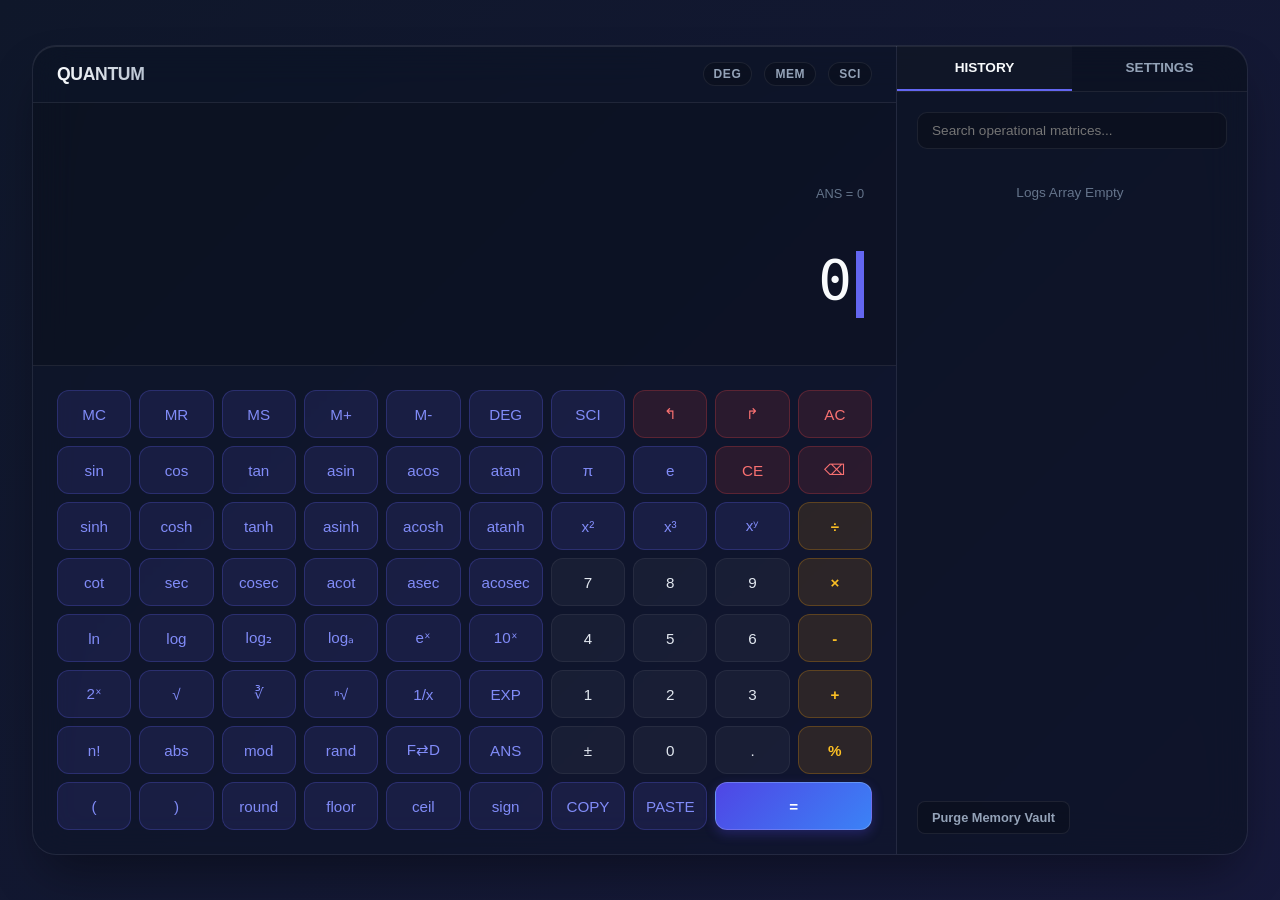
==== index.html @ cb6bd519 "Update index.html" ====
<!DOCTYPE html>
<html lang="en">
<head>
    <meta charset="UTF-8">
    <meta name="viewport" content="width=device-width, initial-scale=1.0">
    <title>QuantumCalc Premium | Advanced Scientific Workspace</title>
    <style>
        /* ==========================================================================
           CSS VARIABLES & SYSTEM DESIGN TOKENS
           ========================================================================== */
        :root {
            /* Fonts */
            --font-family: -apple-system, BlinkMacSystemFont, "Segoe UI", Roboto, Helvetica, Arial, sans-serif, "Apple Color Emoji", "Segoe UI Emoji";
            
            /* Dark Theme (Default) */
            --bg-gradient: linear-gradient(135deg, #0f172a 0%, #1e1b4b 50%, #020617 100%);
            --panel-bg: rgba(15, 23, 42, 0.45);
            --panel-border: rgba(255, 255, 255, 0.08);
            --text-primary: #f8fafc;
            --text-secondary: #94a3b8;
            --text-dim: #64748b;
            
            /* Button Tones */
            --btn-fn-bg: rgba(99, 102, 241, 0.12);
            --btn-fn-border: rgba(99, 102, 241, 0.25);
            --btn-fn-text: #818cf8;
            --btn-fn-hover: rgba(99, 102, 241, 0.25);
            
            --btn-op-bg: rgba(245, 158, 11, 0.12);
            --btn-op-border: rgba(245, 158, 11, 0.25);
            --btn-op-text: #fbbf24;
            --btn-op-hover: rgba(245, 158, 11, 0.25);
            
            --btn-num-bg: rgba(255, 255, 255, 0.04);
            --btn-num-border: rgba(255, 255, 255, 0.06);
            --btn-num-text: #e2e8f0;
            --btn-num-hover: rgba(255, 255, 255, 0.1);
            
            --btn-action-bg: rgba(239, 68, 68, 0.12);
            --btn-action-border: rgba(239, 68, 68, 0.25);
            --btn-action-text: #f87171;
            --btn-action-hover: rgba(239, 68, 68, 0.25);
            
            --btn-eq-bg: linear-gradient(135deg, #4f46e5 0%, #3b82f6 100%);
            --btn-eq-border: rgba(255, 255, 255, 0.2);
            --btn-eq-text: #ffffff;
            --btn-eq-hover: linear-gradient(135deg, #6366f1 0%, #60a5fa 100%);
            
            /* Accents & Effects */
            --glow-color: rgba(99, 102, 241, 0.15);
            --shadow-intensity: rgba(0, 0, 0, 0.4);
            --blur-radius: 20px;
            --transition-speed: 0.25s;
            --neon-accent: #6366f1;
            
            /* UI States */
            --active-indicator: #10b981;
        }

        [data-theme="light"] {
            --bg-gradient: linear-gradient(135deg, #f1f5f9 0%, #e0e7ff 50%, #f8fafc 100%);
            --panel-bg: rgba(255, 255, 255, 0.65);
            --panel-border: rgba(0, 0, 0, 0.08);
            --text-primary: #0f172a;
            --text-secondary: #475569;
            --text-dim: #94a3b8;
            
            --btn-fn-bg: rgba(79, 70, 229, 0.08);
            --btn-fn-border: rgba(79, 70, 229, 0.15);
            --btn-fn-text: #4f46e5;
            --btn-fn-hover: rgba(79, 70, 229, 0.15);
            
            --btn-op-bg: rgba(217, 119, 6, 0.08);
            --btn-op-border: rgba(217, 119, 6, 0.15);
            --btn-op-text: #b45309;
            --btn-op-hover: rgba(217, 119, 6, 0.15);
            
            --btn-num-bg: rgba(0, 0, 0, 0.03);
            --btn-num-border: rgba(0, 0, 0, 0.06);
            --btn-num-text: #1e293b;
            --btn-num-hover: rgba(0, 0, 0, 0.08);
            
            --btn-action-bg: rgba(220, 38, 38, 0.08);
            --btn-action-border: rgba(220, 38, 38, 0.15);
            --btn-action-text: #dc2626;
            --btn-action-hover: rgba(220, 38, 38, 0.15);
            
            --btn-eq-bg: linear-gradient(135deg, #4f46e5 0%, #2563eb 100%);
            --btn-eq-text: #ffffff;
            --btn-eq-hover: linear-gradient(135deg, #4338ca 0%, #1d4ed8 100%);
            
            --glow-color: rgba(79, 70, 229, 0.05);
            --shadow-intensity: rgba(0, 0, 0, 0.08);
            --neon-accent: #4f46e5;
        }

        /* ==========================================================================
           GLOBAL BASE STYLES & RESET
           ========================================================================== */
        * {
            box-sizing: border-box;
            margin: 0;
            padding: 0;
            font-family: var(--font-family);
            user-select: none;
            -webkit-user-select: none;
        }

        body {
            width: 100vw;
            height: 100vh;
            overflow: hidden;
            background: var(--bg-gradient);
            background-size: 400% 400%;
            animation: gradientBg 25s ease infinite;
            display: flex;
            justify-content: center;
            align-items: center;
            color: var(--text-primary);
            perspective: 1000px;
        }

        @keyframes gradientBg {
            0% { background-position: 0% 50%; }
            50% { background-position: 100% 50%; }
            100% { background-position: 0% 50%; }
        }

        /* ==========================================================================
           MAIN LAYER ARCHITECTURE (APPLICATION CONTAINER)
           ========================================================================== */
        .app-workspace {
            width: 95vw;
            max-width: 1440px;
            height: 90vh;
            max-height: 960px;
            background: var(--panel-bg);
            backdrop-filter: blur(var(--blur-radius));
            -webkit-backdrop-filter: blur(var(--blur-radius));
            border: 1px solid var(--panel-border);
            border-radius: 24px;
            box-shadow: 0 25px 50px -12px var(--shadow-intensity), 
                        inset 0 1px 0 rgba(255,255,255,0.1);
            display: grid;
            grid-template-columns: 1fr 350px;
            overflow: hidden;
            animation: appEntrance 0.8s cubic-bezier(0.16, 1, 0.3, 1) both;
            position: relative;
        }

        @keyframes appEntrance {
            0% { opacity: 0; transform: scale(0.96) translateY(20px); }
            100% { opacity: 1; transform: scale(1) translateY(0); }
        }

        /* ==========================================================================
           LEFT WORKSPACE: CALCULATOR CORE
           ========================================================================== */
        .calculator-core {
            display: grid;
            grid-template-rows: auto 1fr;
            border-right: 1px solid var(--panel-border);
            overflow: hidden;
            position: relative;
        }

        /* Header Bar */
        .core-header {
            display: flex;
            justify-content: space-between;
            align-items: center;
            padding: 16px 24px;
            background: rgba(0, 0, 0, 0.1);
            border-bottom: 1px solid var(--panel-border);
        }

        .brand-signature {
            font-weight: 700;
            font-size: 1.1rem;
            letter-spacing: -0.02em;
            background: linear-gradient(90deg, var(--text-primary), var(--text-secondary));
            -webkit-background-clip: text;
            -webkit-text-fill-color: transparent;
            display: flex;
            align-items: center;
            gap: 8px;
        }

        .system-status-indicators {
            display: flex;
            gap: 12px;
        }

        .status-pill {
            padding: 4px 10px;
            border-radius: 20px;
            font-size: 0.75rem;
            font-weight: 600;
            letter-spacing: 0.05em;
            background: rgba(0,0,0,0.2);
            border: 1px solid var(--panel-border);
            color: var(--text-secondary);
            transition: all var(--transition-speed);
        }

        .status-pill.active {
            color: var(--active-indicator);
            border-color: rgba(16, 185, 129, 0.3);
            box-shadow: 0 0 8px rgba(16, 185, 129, 0.15);
        }

        /* Unified Terminal Screen Display */
        .display-terminal {
            background: rgba(0, 0, 0, 0.2);
            padding: 24px 32px;
            display: flex;
            flex-direction: column;
            justify-content: flex-end;
            align-items: flex-end;
            position: relative;
            min-height: 180px;
            border-bottom: 1px solid var(--panel-border);
            overflow: hidden;
        }

        .meta-line {
            display: flex;
            gap: 12px;
            font-size: 0.8rem;
            color: var(--text-dim);
            margin-bottom: 8px;
            width: 100%;
            justify-content: flex-end;
            font-family: monospace;
        }

        .meta-line span {
            transition: color var(--transition-speed);
        }

        .meta-line span.active {
            color: var(--neon-accent);
            font-weight: bold;
        }

        .expression-stream {
            font-size: 1.4rem;
            color: var(--text-secondary);
            min-height: 2rem;
            word-wrap: break-word;
            word-break: break-all;
            text-align: right;
            width: 100%;
            max-height: 4rem;
            overflow-y: auto;
            font-family: monospace;
            line-height: 1.3;
        }

        .result-render-pipeline {
            font-size: 3.5rem;
            font-weight: 300;
            color: var(--text-primary);
            margin-top: 8px;
            white-space: nowrap;
            overflow-x: auto;
            width: 100%;
            text-align: right;
            font-family: monospace;
            scrollbar-width: none;
            position: relative;
            line-height: 1.1;
        }

        .result-render-pipeline::-webkit-scrollbar {
            display: none;
        }

        .live-preview-subline {
            font-size: 1rem;
            color: var(--text-dim);
            min-height: 1.2rem;
            margin-top: 4px;
            font-family: monospace;
        }

        /* Console Cursor Effect */
        .terminal-cursor {
            display: inline-block;
            width: 8px;
            height: 1.2em;
            background: var(--neon-accent);
            margin-left: 4px;
            vertical-align: middle;
            animation: cursorBlink 1s infinite;
        }

        @keyframes cursorBlink {
            0%, 100% { opacity: 0; }
            50% { opacity: 1; }
        }

        /* Matrix Core Input Workspace Matrix Grid Layout */
        .input-matrix-grid {
            display: grid;
            grid-template-columns: repeat(10, 1fr);
            gap: 8px;
            padding: 24px;
            background: rgba(0,0,0,0.05);
            align-content: stretch;
            height: calc(100% - 0px);
            overflow-y: auto;
        }

        /* Unified Keyboard Interface Units */
        .key-unit {
            border: 1px solid;
            border-radius: 12px;
            font-size: 0.95rem;
            font-weight: 500;
            display: flex;
            justify-content: center;
            align-items: center;
            cursor: pointer;
            transition: all 0.15s cubic-bezier(0.4, 0, 0.2, 1);
            position: relative;
            overflow: hidden;
            min-height: 48px;
            outline: none;
        }

        /* Key Theming & Class Specifiers */
        .key-fn {
            background: var(--btn-fn-bg);
            border-color: var(--btn-fn-border);
            color: var(--btn-fn-text);
        }
        .key-fn:hover { background: var(--btn-fn-hover); transform: translateY(-1px); }
        .key-fn:active { transform: translateY(1px); }

        .key-op {
            background: var(--btn-op-bg);
            border-color: var(--btn-op-border);
            color: var(--btn-op-text);
            font-weight: 600;
        }
        .key-op:hover { background: var(--btn-op-hover); transform: translateY(-1px); }
        .key-op:active { transform: translateY(1px); }

        .key-num {
            background: var(--btn-num-bg);
            border-color: var(--btn-num-border);
            color: var(--btn-num-text);
        }
        .key-num:hover { background: var(--btn-num-hover); transform: translateY(-1px); }
        .key-num:active { transform: translateY(1px); }

        .key-action {
            background: var(--btn-action-bg);
            border-color: var(--btn-action-border);
            color: var(--btn-action-text);
        }
        .key-action:hover { background: var(--btn-action-hover); transform: translateY(-1px); }
        .key-action:active { transform: translateY(1px); }

        .key-equal {
            background: var(--btn-eq-bg);
            border-color: var(--btn-eq-border);
            color: var(--btn-eq-text);
            font-weight: bold;
            grid-column: span 2;
            box-shadow: 0 4px 12px rgba(79, 70, 229, 0.3);
        }
        .key-equal:hover { background: var(--btn-eq-hover); transform: translateY(-1px); box-shadow: 0 6px 16px rgba(79, 70, 229, 0.4); }
        .key-equal:active { transform: translateY(1px); }

        .key-unit:focus-visible {
            box-shadow: 0 0 0 3px var(--neon-accent);
        }

        /* Keyboard Ripple Element */
        .ripple-surface {
            position: absolute;
            border-radius: 50%;
            background: rgba(255,255,255,0.25);
            transform: scale(0);
            animation: rippleEffect 0.4s linear;
            pointer-events: none;
        }

        @keyframes rippleEffect {
            to { transform: scale(4); opacity: 0; }
        }

        /* ==========================================================================
           RIGHT PANEL: METRICS, WORKSPACE LOGS, SYSTEM PREFERENCES
           ========================================================================== */
        .control-sidebar {
            display: grid;
            grid-template-rows: auto 1fr;
            background: rgba(0,0,0,0.15);
            overflow: hidden;
        }

        .sidebar-tabs {
            display: flex;
            border-bottom: 1px solid var(--panel-border);
            background: rgba(0,0,0,0.1);
        }

        .tab-trigger {
            flex: 1;
            padding: 14px;
            text-align: center;
            font-size: 0.85rem;
            font-weight: 600;
            cursor: pointer;
            color: var(--text-secondary);
            transition: all var(--transition-speed);
            border-bottom: 2px solid transparent;
        }

        .tab-trigger.active {
            color: var(--text-primary);
            border-bottom-color: var(--neon-accent);
            background: rgba(255,255,255,0.02);
        }

        .panel-content-viewport {
            overflow-y: auto;
            padding: 20px;
            position: relative;
            height: 100%;
        }

        .tab-panel {
            display: none;
            height: 100%;
            flex-direction: column;
        }

        .tab-panel.active {
            display: flex;
        }

        /* History Stream Architecture */
        .history-search-bar {
            width: 100%;
            padding: 10px 14px;
            border-radius: 10px;
            background: rgba(0,0,0,0.2);
            border: 1px solid var(--panel-border);
            color: var(--text-primary);
            font-size: 0.85rem;
            margin-bottom: 16px;
            outline: none;
        }
        
        .history-search-bar:focus {
            border-color: var(--neon-accent);
        }

        .history-list-stream {
            flex: 1;
            overflow-y: auto;
            display: flex;
            flex-direction: column;
            gap: 12px;
            padding-right: 4px;
        }

        .history-item-card {
            background: rgba(255,255,255,0.02);
            border: 1px solid var(--panel-border);
            border-radius: 12px;
            padding: 12px;
            position: relative;
            cursor: pointer;
            transition: all var(--transition-speed);
            animation: slideInUp 0.3s ease;
        }

        @keyframes slideInUp {
            from { opacity: 0; transform: translateY(10px); }
            to { opacity: 1; transform: translateY(0); }
        }

        .history-item-card:hover {
            background: rgba(255,255,255,0.05);
            border-color: rgba(255,255,255,0.15);
        }

        .history-card-meta {
            display: flex;
            justify-content: space-between;
            font-size: 0.7rem;
            color: var(--text-dim);
            margin-bottom: 6px;
        }

        .history-card-expr {
            font-size: 0.95rem;
            color: var(--text-secondary);
            word-break: break-all;
            text-align: right;
            font-family: monospace;
        }

        .history-card-res {
            font-size: 1.25rem;
            font-weight: 600;
            color: var(--text-primary);
            text-align: right;
            margin-top: 4px;
            word-break: break-all;
            font-family: monospace;
        }

        .history-item-actions {
            display: flex;
            justify-content: flex-end;
            gap: 8px;
            margin-top: 8px;
            opacity: 0;
            transition: opacity var(--transition-speed);
        }

        .history-item-card:hover .history-item-actions {
            opacity: 1;
        }

        .hist-action-btn {
            background: transparent;
            border: none;
            color: var(--text-dim);
            font-size: 0.75rem;
            cursor: pointer;
        }

        .hist-action-btn:hover {
            color: var(--text-primary);
        }

        .panel-action-footer {
            margin-top: 16px;
            display: flex;
            justify-content: space-between;
        }

        .footer-action-btn {
            padding: 8px 14px;
            border-radius: 8px;
            font-size: 0.8rem;
            font-weight: 600;
            cursor: pointer;
            background: rgba(0,0,0,0.2);
            border: 1px solid var(--panel-border);
            color: var(--text-secondary);
            transition: all var(--transition-speed);
        }

        .footer-action-btn:hover {
            color: var(--text-primary);
            background: rgba(255,255,255,0.05);
        }

        /* Settings Sub-System Layout Architecture */
        .settings-box-structure {
            display: flex;
            flex-direction: column;
            gap: 20px;
        }

        .setting-row-item {
            display: flex;
            flex-direction: column;
            gap: 6px;
        }

        .setting-row-header {
            display: flex;
            justify-content: space-between;
            align-items: center;
        }

        .setting-label {
            font-size: 0.9rem;
            font-weight: 600;
        }

        .setting-desc {
            font-size: 0.75rem;
            color: var(--text-dim);
        }

        /* Control Switch Toggle Mechanism */
        .toggle-switch-shell {
            width: 44px;
            height: 24px;
            background: rgba(0,0,0,0.3);
            border: 1px solid var(--panel-border);
            border-radius: 12px;
            position: relative;
            cursor: pointer;
            transition: background var(--transition-speed);
        }

        .toggle-switch-shell::after {
            content: '';
            position: absolute;
            width: 18px;
            height: 18px;
            border-radius: 50%;
            background: #ffffff;
            top: 2px;
            left: 2px;
            transition: transform var(--transition-speed);
            box-shadow: 0 2px 4px rgba(0,0,0,0.2);
        }

        .toggle-switch-shell.enabled {
            background: var(--neon-accent);
        }

        .toggle-switch-shell.enabled::after {
            transform: translateX(20px);
        }

        .select-native-wrapper select {
            width: 100%;
            padding: 8px 12px;
            border-radius: 8px;
            background: rgba(0,0,0,0.2);
            border: 1px solid var(--panel-border);
            color: var(--text-primary);
            font-size: 0.85rem;
            outline: none;
        }

        /* ==========================================================================
           MODAL SYSTEM: TOAST NOTIFICATIONS & ERRORS
           ========================================================================== */
        .toast-notification-system {
            position: absolute;
            bottom: 24px;
            left: 24px;
            z-index: 9999;
            display: flex;
            flex-direction: column;
            gap: 10px;
            pointer-events: none;
        }

        .toast-unit {
            padding: 12px 20px;
            border-radius: 10px;
            background: rgba(15, 23, 42, 0.9);
            border-left: 4px solid var(--neon-accent);
            box-shadow: 0 10px 25px -5px rgba(0,0,0,0.5);
            color: var(--text-primary);
            font-size: 0.85rem;
            display: flex;
            align-items: center;
            gap: 12px;
            transform: translateX(-120%);
            transition: transform 0.4s cubic-bezier(0.175, 0.885, 0.32, 1.275), opacity 0.3s;
            opacity: 0;
            pointer-events: auto;
        }

        .toast-unit.visible {
            transform: translateX(0);
            opacity: 1;
        }

        .toast-unit.toast-error {
            border-left-color: #ef4444;
        }

        /* ==========================================================================
           RESPONSIVE RE-ARCHITECTURE SYSTEM SPECIFICATIONS (MEDIA QUERIES)
           ========================================================================== */
        @media (max-width: 1100px) {
            .app-workspace {
                grid-template-columns: 1fr;
                height: 95vh;
            }
            .control-sidebar {
                display: none; /* Desktop sidebar hidden on portable units unless invoked */
            }
        }

        @media (max-width: 768px) {
            .input-matrix-grid {
                grid-template-columns: repeat(5, 1fr);
            }
            .key-equal {
                grid-column: span 2;
            }
            .result-render-pipeline {
                font-size: 2.5rem;
            }
        }

        /* Animation suppression utility logic */
        .no-animations *, .no-animations {
            animation: none !important;
            transition: none !important;
        }
    </style>
</head>
<body>

    <div class="app-workspace" id="rootWorkspace">
        <!-- CALCULATOR LOGICAL CORE CONTEXT -->
        <main class="calculator-core">
            <header class="core-header">
                <div class="brand-signature">
                    <span>QUANTUM</span><span style="font-weight:300; opacity:0.7;">CALC</span>
                </div>
                <div class="system-status-indicators">
                    <div class="status-pill" id="indicatorAngle">DEG</div>
                    <div class="status-pill" id="indicatorMemory">MEM</div>
                    <div class="status-pill" id="indicatorSci">SCI</div>
                </div>
            </header>

            <section class="display-terminal" aria-label="Calculator Screen Display">
                <div class="meta-line">
                    <span id="screenMetaAns">ANS = 0</span>
                </div>
                <div class="expression-stream" id="displayExpression" role="textbox" aria-placeholder="0"></div>
                <div class="result-render-pipeline" id="displayResult">0<span class="terminal-cursor"></span></div>
                <div class="live-preview-subline" id="displayLivePreview"></div>
            </section>

            <!-- KEYBOARD WORKSPACE INTERFACE GRID MAP -->
            <div class="input-matrix-grid" id="keyboardMatrixContainer" role="grid">
                <!-- ROW 1: MEMORY & CONFIGURATION AGENTS -->
                <button class="key-unit key-fn" data-token="MC" aria-label="Clear Memory">MC</button>
                <button class="key-unit key-fn" data-token="MR" aria-label="Recall Memory">MR</button>
                <button class="key-unit key-fn" data-token="MS" aria-label="Store Memory">MS</button>
                <button class="key-unit key-fn" data-token="M+" aria-label="Memory Add">M+</button>
                <button class="key-unit key-fn" data-token="M-" aria-label="Memory Subtract">M-</button>
                <button class="key-unit key-fn" data-token="DEG" id="btnToggleAngle" aria-label="Toggle Angle Mode">DEG</button>
                <button class="key-unit key-fn" data-token="SCI" id="btnToggleSci" aria-label="Toggle Scientific Mode">SCI</button>
                <button class="key-unit key-action" data-token="UNDO" aria-label="Undo Actions">↰</button>
                <button class="key-unit key-action" data-token="REDO" aria-label="Redo Actions">↱</button>
                <button class="key-unit key-action" data-token="AC" aria-label="All Clear">AC</button>

                <!-- ROW 2: ADVANCED MATHS & SCALING REPRESENTATIONS -->
                <button class="key-unit key-fn" data-token="sin" aria-label="Sine">sin</button>
                <button class="key-unit key-fn" data-token="cos" aria-label="Cosine">cos</button>
                <button class="key-unit key-fn" data-token="tan" aria-label="Tangent">tan</button>
                <button class="key-unit key-fn" data-token="asin" aria-label="Inverse Sine">asin</button>
                <button class="key-unit key-fn" data-token="acos" aria-label="Inverse Cosine">acos</button>
                <button class="key-unit key-fn" data-token="atan" aria-label="Inverse Tangent">atan</button>
                <button class="key-unit key-fn" data-token="π" aria-label="Constant Pi">π</button>
                <button class="key-unit key-fn" data-token="e" aria-label="Constant Euler Number">e</button>
                <button class="key-unit key-action" data-token="CE" aria-label="Clear Entry">CE</button>
                <button class="key-unit key-action" data-token="BACKSPACE" aria-label="Backspace">⌫</button>

                <!-- ROW 3: HYPERBOLICS & ALGEBRAIC COMPLEXITY PACKETS -->
                <button class="key-unit key-fn" data-token="sinh" aria-label="Hyperbolic Sine">sinh</button>
                <button class="key-unit key-fn" data-token="cosh" aria-label="Hyperbolic Cosine">cosh</button>
                <button class="key-unit key-fn" data-token="tanh" aria-label="Hyperbolic Tangent">tanh</button>
                <button class="key-unit key-fn" data-token="asinh" aria-label="Inverse Hyperbolic Sine">asinh</button>
                <button class="key-unit key-fn" data-token="acosh" aria-label="Inverse Hyperbolic Cosine">acosh</button>
                <button class="key-unit key-fn" data-token="atanh" aria-label="Inverse Hyperbolic Tangent">atanh</button>
                <button class="key-unit key-fn" data-token="x²" aria-label="Square">x²</button>
                <button class="key-unit key-fn" data-token="x³" aria-label="Cube">x³</button>
                <button class="key-unit key-fn" data-token="xʸ" aria-label="Power of Y">xʸ</button>
                <button class="key-unit key-op" data-token="÷" aria-label="Divide">÷</button>

                <!-- ROW 4: COSECANTS, INVERSES & CO-FUNCTIONS -->
                <button class="key-unit key-fn" data-token="cot" aria-label="Cotangent">cot</button>
                <button class="key-unit key-fn" data-token="sec" aria-label="Secant">sec</button>
                <button class="key-unit key-fn" data-token="cosec" aria-label="Cosecant">cosec</button>
                <button class="key-unit key-fn" data-token="acot" aria-label="Inverse Cotangent">acot</button>
                <button class="key-unit key-fn" data-token="asec" aria-label="Inverse Secant">asec</button>
                <button class="key-unit key-fn" data-token="acosec" aria-label="Inverse Cosecant">acosec</button>
                <button class="key-unit key-num" data-token="7" aria-label="Digit 7">7</button>
                <button class="key-unit key-num" data-token="8" aria-label="Digit 8">8</button>
                <button class="key-unit key-num" data-token="9" aria-label="Digit 9">9</button>
                <button class="key-unit key-op" data-token="×" aria-label="Multiply">×</button>

                <!-- ROW 5: LOGARITHMIC STREAM MECHANICS & EXPONENTIALS -->
                <button class="key-unit key-fn" data-token="ln" aria-label="Natural Logarithm">ln</button>
                <button class="key-unit key-fn" data-token="log" aria-label="Base 10 Logarithm">log</button>
                <button class="key-unit key-fn" data-token="log₂" aria-label="Base 2 Logarithm">log₂</button>
                <button class="key-unit key-fn" data-token="logₐ" aria-label="Logarithm base A">logₐ</button>
                <button class="key-unit key-fn" data-token="eˣ" aria-label="E to power X">eˣ</button>
                <button class="key-unit key-fn" data-token="10ˣ" aria-label="10 to power X">10ˣ</button>
                <button class="key-unit key-num" data-token="4" aria-label="Digit 4">4</button>
                <button class="key-unit key-num" data-token="5" aria-label="Digit 5">5</button>
                <button class="key-unit key-num" data-token="6" aria-label="Digit 6">6</button>
                <button class="key-unit key-op" data-token="-" aria-label="Subtract">-</button>

                <!-- ROW 6: ROOTS, RADICALS, GRAPH CONSTANTS -->
                <button class="key-unit key-fn" data-token="2ˣ" aria-label="2 to power X">2ˣ</button>
                <button class="key-unit key-fn" data-token="√" aria-label="Square Root">√</button>
                <button class="key-unit key-fn" data-token="∛" aria-label="Cube Root">∛</button>
                <button class="key-unit key-fn" data-token="ⁿ√" aria-label="Nth Root">ⁿ√</button>
                <button class="key-unit key-fn" data-token="1/x" aria-label="Reciprocal">1/x</button>
                <button class="key-unit key-fn" data-token="EXP" aria-label="Scientific Exponential">EXP</button>
                <button class="key-unit key-num" data-token="1" aria-label="Digit 1">1</button>
                <button class="key-unit key-num" data-token="2" aria-label="Digit 2">2</button>
                <button class="key-unit key-num" data-token="3" aria-label="Digit 3">3</button>
                <button class="key-unit key-op" data-token="+" aria-label="Add">+</button>

                <!-- ROW 7: NUMBER FUNCTIONS & PARSER MODES -->
                <button class="key-unit key-fn" data-token="!" aria-label="Factorial">n!</button>
                <button class="key-unit key-fn" data-token="abs" aria-label="Absolute Value">abs</button>
                <button class="key-unit key-fn" data-token="mod" aria-label="Modulo Operations">mod</button>
                <button class="key-unit key-fn" data-token="rand" aria-label="Random Float Generator">rand</button>
                <button class="key-unit key-fn" data-token="F⇄D" aria-label="Fraction to Decimal conversion">F⇄D</button>
                <button class="key-unit key-fn" data-token="ANS" aria-label="Answer Cache Reference">ANS</button>
                <button class="key-unit key-num" data-token="±" aria-label="Negate Value">±</button>
                <button class="key-unit key-num" data-token="0" aria-label="Digit 0">0</button>
                <button class="key-unit key-num" data-token="." aria-label="Decimal point">.</button>
                <button class="key-unit key-op" data-token="%" aria-label="Percentage">%</button>

                <!-- ROW 8: COMPLEX ALGEBRA GROUPERS & INVOCATION OPERATOR -->
                <button class="key-unit key-fn" data-token="(" aria-label="Left Parenthesis">(</button>
                <button class="key-unit key-fn" data-token=")" aria-label="Right Parenthesis">)</button>
                <button class="key-unit key-fn" data-token="round" aria-label="Round Real Number">round</button>
                <button class="key-unit key-fn" data-token="floor" aria-label="Floor Logic">floor</button>
                <button class="key-unit key-fn" data-token="ceil" aria-label="Ceiling Logic">ceil</button>
                <button class="key-unit key-fn" data-token="sign" aria-label="Signum Evaluation">sign</button>
                <button class="key-unit key-fn" data-token="COPY" aria-label="Copy Result">COPY</button>
                <button class="key-unit key-fn" data-token="PASTE" aria-label="Paste String Engine">PASTE</button>
                <button class="key-unit key-equal" data-token="=" aria-label="Evaluate Expression">=</button>
            </div>
        </main>

        <!-- CONTROL SIDEBAR INTERFACE FRAMEWORK -->
        <aside class="control-sidebar" aria-label="Workspace Configurations and Log Trackers">
            <nav class="sidebar-tabs" role="tablist">
                <div class="tab-trigger active" id="tabTriggerHistory" role="tab" aria-selected="true">HISTORY</div>
                <div class="tab-trigger" id="tabTriggerSettings" role="tab" aria-selected="false">SETTINGS</div>
            </nav>

            <div class="panel-content-viewport">
                <!-- PANEL: HISTORICAL ENGINE STORAGE SYSTEM -->
                <div class="tab-panel active" id="panelHistory" role="tabpanel">
                    <input type="text" class="history-search-bar" id="historySearchEngine" placeholder="Search operational matrices...">
                    <div class="history-list-stream" id="historyStreamTarget">
                        <!-- Hydrated programmatically via History Engine Modules -->
                    </div>
                    <footer class="panel-action-footer">
                        <button class="footer-action-btn" id="btnHistoryClearAll">Purge Memory Vault</button>
                    </footer>
                </div>

                <!-- PANEL: SYSTEM PREFERENCES CONFIGURATION ARCHITECTURE -->
                <div class="tab-panel" id="panelSettings" role="tabpanel">
                    <div class="settings-box-structure">
                        <div class="setting-row-item">
                            <div class="setting-row-header">
                                <div>
                                    <div class="setting-label">Visual Theme Architecture</div>
                                    <div class="setting-desc">Reconfigure system color tone spectrums</div>
                                </div>
                                <div class="select-native-wrapper">
                                    <select id="settingThemeSelector">
                                        <option value="dark">Deep Space (Dark)</option>
                                        <option value="light">Lab Cleanroom (Light)</option>
                                    </select>
                                </div>
                            </div>
                        </div>

                        <div class="setting-row-item">
                            <div class="setting-row-header">
                                <div>
                                    <div class="setting-label">Fluid Kinetic Framework</div>
                                    <div class="setting-desc">Toggle premium motion canvas physics</div>
                                </div>
                                <div class="toggle-switch-shell enabled" id="settingToggleAnimations"></div>
                            </div>
                        </div>

                        <div class="setting-row-item">
                            <div class="setting-row-header">
                                <div>
                                    <div class="setting-label">Acoustic Feedback Channels</div>
                                    <div class="setting-desc">Synthesize confirmation ticks on execution</div>
                                </div>
                                <div class="toggle-switch-shell" id="settingToggleAcoustics"></div>
                            </div>
                        </div>

                        <div class="setting-row-item">
                            <div class="setting-row-header">
                                <div>
                                    <div class="setting-label">Precision Mantissa Depth</div>
                                    <div class="setting-desc">Define decimal resolution limits</div>
                                </div>
                                <div class="select-native-wrapper">
                                    <select id="settingPrecisionLimit">
                                        <option value="4">4 Decimals</option>
                                        <option value="8">8 Decimals</option>
                                        <option value="12" selected>12 Decimals</option>
                                        <option value="16">16 Decimals</option>
                                    </select>
                                </div>
                            </div>
                        </div>

                        <div class="setting-row-item">
                            <div class="setting-row-header">
                                <div>
                                    <div class="setting-label">System Storage Array</div>
                                    <div class="setting-desc">Reset complete architectural footprint</div>
                                </div>
                                <button class="footer-action-btn" style="color:#ef4444; border-color:rgba(239,68,68,0.2);" id="btnResetConfigurationArray">Factory Reset</button>
                            </div>
                        </div>
                    </div>
                </div>
            </div>
        </aside>
    </div>

    <!-- NOTIFICATION SYSTEM FLOATING ELEMENT LAYER -->
    <div class="toast-notification-system" id="systemToastNotificationLayer"></div>

    <!-- ==========================================================================
         JAVASCRIPT RUNTIME EXECUTION ARCHITECTURE (ES2024 ENGINE CODES)
         ========================================================================== */ -->
    <script>
        document.addEventListener("DOMContentLoaded", () => {

            /* ==========================================================================
               1. DATA STATE CONTROL CENTER & STORAGE REGISTRY
               ========================================================================== */
            const STATE = {
                expression: "",
                result: "0",
                lastAnswer: 0,
                memory: 0,
                angleMode: "DEG", // DEG, RAD, GRAD
                scientificMode: false,
                undoStack: [],
                redoStack: [],
                settings: {
                    theme: "dark",
                    animations: true,
                    acoustics: false,
                    precision: 12,
                    historyLimit: 50
                },
                history: []
            };

            /* ==========================================================================
               2. DOM ELEMENT TARGET REGISTRY
               ========================================================================== */
            const DOM = {
                root: document.getElementById("rootWorkspace"),
                displayExpr: document.getElementById("displayExpression"),
                displayRes: document.getElementById("displayResult"),
                displayLive: document.getElementById("displayLivePreview"),
                metaAns: document.getElementById("screenMetaAns"),
                indAngle: document.getElementById("indicatorAngle"),
                indMemory: document.getElementById("indicatorMemory"),
                indSci: document.getElementById("indicatorSci"),
                keyboardContainer: document.getElementById("keyboardMatrixContainer"),
                toastLayer: document.getElementById("systemToastNotificationLayer"),
                // Navigation Sidebar Elements
                tabHistory: document.getElementById("tabTriggerHistory"),
                tabSettings: document.getElementById("tabTriggerSettings"),
                panelHistory: document.getElementById("panelHistory"),
                panelSettings: document.getElementById("panelSettings"),
                historyStream: document.getElementById("historyStreamTarget"),
                historySearch: document.getElementById("historySearchEngine"),
                clearHistory: document.getElementById("btnHistoryClearAll"),
                // Settings Controls
                themeSelect: document.getElementById("settingThemeSelector"),
                toggleAnim: document.getElementById("settingToggleAnimations"),
                toggleAcoustic: document.getElementById("settingToggleAcoustics"),
                precisionSelect: document.getElementById("settingPrecisionLimit"),
                resetAll: document.getElementById("btnResetConfigurationArray"),
                btnToggleAngle: document.getElementById("btnToggleAngle"),
                btnToggleSci: document.getElementById("btnToggleSci")
            };

            /* ==========================================================================
               3. MATHEMATICAL INTERPRETATION PARSER MATRIX ENGINE
               ========================================================================== */
            const MathEngine = {
                // Tokenizer Lexical Analysis Configuration Maps
                constants: { "π": Math.PI, "e": Math.E },
                
                // Lexical Parser & Core Engine Execution Modules
                tokenize(str) {
                    const tokens = [];
                    let i = 0;
                    // Pre-process conversion logic for specialized scientific signatures
                    str = str.replace(/×/g, "*").replace(/÷/g, "/").replace(/−/g, "-");
                    
                    while (i < str.length) {
                        let c = str[i];
                        
                        if (/\s/.test(c)) { i++; continue; }
                        
                        // Parse Numeric Floating Real Formats
                        if (/[0-9.]/.test(c)) {
                            let numStr = "";
                            while (i < str.length && /[0-9.]/.test(str[i])) {
                                numStr += str[i];
                                i++;
                            }
                            tokens.push({ type: "NUMBER", value: parseFloat(numStr) });
                            continue;
                        }
                        
                        // Parse Alphabetic Functional Vectors
                        if (/[a-zA-Z]/.test(c)) {
                            let fnStr = "";
                            while (i < str.length && /[a-zA-Z0-9₂ₐ]/.test(str[i])) {
                                fnStr += str[i];
                                i++;
                            }
                            if (fnStr === "mod") {
                                tokens.push({ type: "OPERATOR", value: "mod", precedence: 2 });
                            } else {
                                tokens.push({ type: "FUNCTION", value: fnStr });
                            }
                            continue;
                        }
                        
                        // Parenthetical Enclosures
                        if (c === "(" || c === ")") {
                            tokens.push({ type: "PAREN", value: c });
                            i++;
                            continue;
                        }
                        
                        // Custom Dynamic Separator for Log base variants
                        if (c === ",") {
                            tokens.push({ type: "COMMA", value: "," });
                            i++;
                            continue;
                        }

                        // Mathematical Operator Token Blocks
                        if (/[\+\-\*\/^!%]/.test(c)) {
                            let prec = 1;
                            if (c === "*" || c === "/") prec = 2;
                            if (c === "^" || c === "!" || c === "%") prec = 3;
                            tokens.push({ type: "OPERATOR", value: c, precedence: prec });
                            i++;
                            continue;
                        }
                        
                        // Fallback handling logic for structural UTF Characters
                        if (["√", "∛", "ⁿ√", "π", "e"].includes(c)) {
                            if (this.constants[c]) {
                                tokens.push({ type: "NUMBER", value: this.constants[c] });
                            } else {
                                tokens.push({ type: "FUNCTION", value: c });
                            }
                            i++;
                            continue;
                        }

                        throw new Error(`Invalid Character Detected: ${c}`);
                    }
                    return tokens;
                },

                // Abstract Syntax Tree Vector Resolution via Evaluator
                evaluate(expressionString) {
                    if (!expressionString.trim()) return 0;
                    try {
                        const tokenStream = this.tokenize(expressionString);
                        return this.parseAndCompute(tokenStream);
                    } catch (err) {
                        throw new Error(err.message || "Syntax Evaluation Failure");
                    }
                },

                parseAndCompute(tokens) {
                    // Shunting-Yard Engine Mapping Matrix Conversion Pipeline
                    const outputQueue = [];
                    const operatorStack = [];
                    
                    for (let j = 0; j < tokens.length; j++) {
                        const token = tokens[j];
                        
                        if (token.type === "NUMBER") {
                            outputQueue.push(token);
                        } else if (token.type === "FUNCTION") {
                            operatorStack.push(token);
                        } else if (token.type === "COMMA") {
                            while (operatorStack.length && operatorStack[operatorStack.length - 1].value !== "(") {
                                outputQueue.push(operatorStack.pop());
                            }
                            if (!operatorStack.length) throw new Error("Comma mismatch error");
                        } else if (token.type === "OPERATOR") {
                            while (operatorStack.length && operatorStack[operatorStack.length - 1].type === "OPERATOR" && 
                                   operatorStack[operatorStack.length - 1].precedence >= token.precedence) {
                                outputQueue.push(operatorStack.pop());
                            }
                            operatorStack.push(token);
                        } else if (token.type === "PAREN" && token.value === "(") {
                            operatorStack.push(token);
                        } else if (token.type === "PAREN" && token.value === ")") {
                            while (operatorStack.length && operatorStack[operatorStack.length - 1].value !== "(") {
                                outputQueue.push(operatorStack.pop());
                            }
                            if (!operatorStack.length) throw new Error("Parentheses Mismatch Variant");
                            operatorStack.pop(); // Remove the structural opening signature '('
                            
                            if (operatorStack.length && operatorStack[operatorStack.length - 1].type === "FUNCTION") {
                                outputQueue.push(operatorStack.pop());
                            }
                        }
                    }

                    while (operatorStack.length) {
                        const topOp = operatorStack.pop();
                        if (topOp.type === "PAREN") throw new Error("Parentheses Mismatch Variant");
                        outputQueue.push(topOp);
                    }

                    // Stack Execution Paradigm Pipeline Simulation
                    const processingStack = [];
                    
                    for (let k = 0; k < outputQueue.length; k++) {
                        const node = outputQueue[k];
                        
                        if (node.type === "NUMBER") {
                            processingStack.push(node.value);
                        } else if (node.type === "OPERATOR") {
                            if (node.value === "!" || node.value === "%") {
                                const arg = processingStack.pop();
                                if (arg === undefined) throw new Error("Unary Operator Parameter Deficit");
                                processingStack.push(node.value === "!" ? this.execFactorial(arg) : arg / 100);
                            } else {
                                const b = processingStack.pop();
                                const a = processingStack.pop();
                                if (a === undefined || b === undefined) throw new Error("Binary Operator Evaluation Interrupted");
                                processingStack.push(this.execBinaryOp(node.value, a, b));
                            }
                        } else if (node.type === "FUNCTION") {
                            // Compute Functional Nodes based on system signatures
                            const arity = this.getFunctionArity(node.value);
                            const args = [];
                            for (let a = 0; a < arity; a++) {
                                const popped = processingStack.pop();
                                if (popped === undefined) throw new Error(`Missing argument for function: ${node.value}`);
                                args.unshift(popped);
                            }
                            processingStack.push(this.execFunction(node.value, args));
                        }
                    }

                    if (processingStack.length !== 1) throw new Error("Malformed Calculation Pipeline Terminal");
                    return processingStack[0];
                },

                getFunctionArity(name) {
                    if (["logₐ", "ⁿ√"].includes(name)) return 2;
                    return 1;
                },

                execBinaryOp(op, a, b) {
                    switch(op) {
                        case "+": return a + b;
                        case "-": return a - b;
                        case "*": return a * b;
                        case "/": 
                            if (b === 0) throw new Error("Division by zero configuration blocked");
                            return a / b;
                        case "^": return Math.pow(a, b);
                        case "mod": return a % b;
                        default: throw new Error(`Unknown Engine Operator Structure: ${op}`);
                    }
                },

                execFactorial(n) {
                    if (n < 0 || !Number.isInteger(n)) throw new Error("Factorial domain space requires positive integers");
                    if (n > 170) throw new Error("Arithmetic limit overflow on structural processing stack");
                    let result = 1;
                    for (let i = 2; i <= n; i++) result *= i;
                    return result;
                },

                execFunction(name, args) {
                    let val = args[0];
                    
                    // Angle System Angular Transformation Filters
                    const toRad = (v) => {
                        if (STATE.angleMode === "DEG") return v * (Math.PI / 180);
                        if (STATE.angleMode === "GRAD") return v * (Math.PI / 200);
                        return v;
                    };
                    const fromRad = (v) => {
                        if (STATE.angleMode === "DEG") return v * (180 / Math.PI);
                        if (STATE.angleMode === "GRAD") return v * (200 / Math.PI);
                        return v;
                    };

                    switch(name) {
                        // Standard Trigonometrics
                        case "sin": return Math.sin(toRad(val));
                        case "cos": return Math.cos(toRad(val));
                        case "tan": return Math.tan(toRad(val));
                        case "cot": return 1 / Math.tan(toRad(val));
                        case "sec": return 1 / Math.cos(toRad(val));
                        case "cosec": return 1 / Math.sin(toRad(val));
                        
                        // Inverse Trigonometrics
                        case "asin": 
                            if (val < -1 || val > 1) throw new Error("Domain range violation across inverse trig execution");
                            return fromRad(Math.asin(val));
                        case "acos": 
                            if (val < -1 || val > 1) throw new Error("Domain range violation across inverse trig execution");
                            return fromRad(Math.acos(val));
                        case "atan": return fromRad(Math.atan(val));
                        case "acot": return fromRad(Math.PI / 2 - Math.atan(val));
                        case "asec": return fromRad(Math.acos(1 / val));
                        case "acosec": return fromRad(Math.asin(1 / val));
                        
                        // Hyperbolics System Matrix Blocks
                        case "sinh": return Math.sinh(val);
                        case "cosh": return Math.cosh(val);
                        case "tanh": return Math.tanh(val);
                        case "asinh": return Math.asinh(val);
                        case "acosh": 
                            if (val < 1) throw new Error("Domain limit exceeded for hyperbolic processing");
                            return Math.acosh(val);
                        case "atanh": 
                            if (val <= -1 || val >= 1) throw new Error("Domain limit exceeded for hyperbolic processing");
                            return Math.atanh(val);
                        
                        // Exponentials & Roots
                        case "ln": 
                            if (val <= 0) throw new Error("Logarithmic base range space constraints triggered");
                            return Math.log(val);
                        case "log": 
                            if (val <= 0) throw new Error("Logarithmic base range space constraints triggered");
                            return Math.log10(val);
                        case "log₂": 
                            if (val <= 0) throw new Error("Logarithmic base range space constraints triggered");
                            return Math.log2(val);
                        case "logₐ": 
                            if (args[0] <= 0 || args[1] <= 0) throw new Error("Log base dynamic configurations error");
                            return Math.log(args[1]) / Math.log(args[0]);
                        case "√": 
                            if (val < 0) throw new Error("Imaginary structural notation matrix space blocked");
                            return Math.sqrt(val);
                        case "∛": return Math.cbrt(val);
                        case "ⁿ√": 
                            if (args[0] === 0) throw new Error("Root index validation failed");
                            return Math.pow(args[1], 1 / args[0]);
                        case "eˣ": return Math.exp(val);
                        case "10ˣ": return Math.pow(10, val);
                        case "2ˣ": return Math.pow(2, val);
                        case "1/x": 
                            if (val === 0) throw new Error("Reciprocal resolution anomaly on zero spatial limit");
                            return 1 / val;
                        
                        // Discrete Structurals
                        case "abs": return Math.abs(val);
                        case "round": return Math.round(val);
                        case "floor": return Math.floor(val);
                        case "ceil": return Math.ceil(val);
                        case "sign": return Math.sign(val);
                        
                        default: throw new Error(`Unknown target operational pipeline validation signature: ${name}`);
                    }
                }
            };

            /* ==========================================================================
               4. FRACTION CONVERSION MODULES
               ========================================================================== */
            const FractionEngine = {
                decimalToFraction(val) {
                    if (isNaN(val) || !isFinite(val)) return "Invalid Operation Mapping";
                    if (Number.isInteger(val)) return `${val}/1`;
                    
                    const tolerance = 1.0E-9;
                    let h1 = 1, h2 = 0, k1 = 0, k2 = 1;
                    let b = val;
                    do {
                        let a = Math.floor(b);
                        let aux = h1; h1 = a * h1 + h2; h2 = aux;
                        aux = k1; k1 = a * k1 + k2; k2 = aux;
                        b = 1 / (b - a);
                    } while (Math.abs(val - h1 / k1) > val * tolerance);
                    
                    return `${h1}/${k1}`;
                },
                
                fractionToDecimal(str) {
                    if (!str.includes("/")) return parseFloat(str);
                    const parts = str.split("/");
                    if (parts.length !== 2) return NaN;
                    return parseFloat(parts[0]) / parseFloat(parts[1]);
                }
            };

            /* ==========================================================================
               5. USER INTERFACE DISPATCHERS & STATE HANDLERS
               ========================================================================== */
            const UI = {
                init() {
                    this.loadStorageContext();
                    this.attachEventSystemListeners();
                    this.syncSystemStateInterfaces();
                    this.pushStateHistoryFrame();
                },

                loadStorageContext() {
                    const savedSettings = localStorage.getItem("qc_settings");
                    if (savedSettings) {
                        try { STATE.settings = { ...STATE.settings, ...JSON.parse(savedSettings) }; } catch(e) {}
                    }
                    const savedHistory = localStorage.getItem("qc_history");
                    if (savedHistory) {
                        try { STATE.history = JSON.parse(savedHistory); } catch(e) {}
                    }
                    const savedState = localStorage.getItem("qc_state_meta");
                    if (savedState) {
                        try {
                            const parsed = JSON.parse(savedState);
                            STATE.lastAnswer = parsed.lastAnswer || 0;
                            STATE.memory = parsed.memory || 0;
                            STATE.angleMode = parsed.angleMode || "DEG";
                            STATE.scientificMode = parsed.scientificMode || false;
                        } catch(e) {}
                    }
                },

                saveStorageContext() {
                    localStorage.setItem("qc_settings", JSON.stringify(STATE.settings));
                    localStorage.setItem("qc_history", JSON.stringify(STATE.history));
                    localStorage.setItem("qc_state_meta", JSON.stringify({
                        lastAnswer: STATE.lastAnswer,
                        memory: STATE.memory,
                        angleMode: STATE.angleMode,
                        scientificMode: STATE.scientificMode
                    }));
                },

                syncSystemStateInterfaces() {
                    // Sync Configuration Toggles Visual System State Layouts
                    DOM.root.setAttribute("data-theme", STATE.settings.theme);
                    DOM.themeSelect.value = STATE.settings.theme;
                    
                    if (STATE.settings.animations) {
                        DOM.root.classList.remove("no-animations");
                        DOM.toggleAnim.classList.add("enabled");
                    } else {
                        DOM.root.classList.add("no-animations");
                        DOM.toggleAnim.classList.remove("enabled");
                    }

                    if (STATE.settings.acoustics) DOM.toggleAcoustic.classList.add("enabled");
                    else DOM.toggleAcoustic.classList.remove("enabled");

                    DOM.precisionSelect.value = STATE.settings.precision;
                    
                    // Sync Dynamic Application Status Pills
                    DOM.indAngle.textContent = STATE.angleMode;
                    DOM.btnToggleAngle.textContent = STATE.angleMode;
                    
                    if (STATE.memory !== 0) DOM.indMemory.classList.add("active");
                    else DOM.indMemory.classList.remove("active");
                    
                    if (STATE.scientificMode) {
                        DOM.indSci.classList.add("active");
                        DOM.btnToggleSci.style.background = "var(--btn-fn-hover)";
                    } else {
                        DOM.indSci.classList.remove("active");
                        DOM.btnToggleSci.style.background = "var(--btn-fn-bg)";
                    }

                    DOM.metaAns.textContent = `ANS = ${this.formatNumericalOutput(STATE.lastAnswer)}`;
                    
                    this.renderDisplayElements();
                    this.hydrateHistoryStreamDOM();
                },

                pushStateHistoryFrame() {
                    // Check duplicate framework boundaries prior saving internal history states
                    const currentFrame = JSON.stringify({
                        expr: STATE.expression,
                        res: STATE.result
                    });
                    if (STATE.undoStack.length > 0 && JSON.stringify(STATE.undoStack[STATE.undoStack.length - 1]) === currentFrame) return;
                    
                    STATE.undoStack.push({ expression: STATE.expression, result: STATE.result });
                    STATE.redoStack = []; // Break forward execution path vectors on normal workflow interventions
                },

                performUndoAction() {
                    if (STATE.undoStack.length > 1) {
                        const frame = STATE.undoStack.pop();
                        STATE.redoStack.push(frame);
                        const prevFrame = STATE.undoStack[STATE.undoStack.length - 1];
                        STATE.expression = prevFrame.expression;
                        STATE.result = prevFrame.result;
                        this.renderDisplayElements();
                        this.triggerAcousticFeedback();
                    } else {
                        this.spawnToastNotification("Undo bounds reached", "info");
                    }
                },

                performRedoAction() {
                    if (STATE.redoStack.length > 0) {
                        const frame = STATE.redoStack.pop();
                        STATE.undoStack.push(frame);
                        STATE.expression = frame.expression;
                        STATE.result = frame.result;
                        this.renderDisplayElements();
                        this.triggerAcousticFeedback();
                    } else {
                        this.spawnToastNotification("Redo framework tracks empty", "info");
                    }
                },

                renderDisplayElements() {
                    DOM.displayExpr.textContent = STATE.expression;
                    
                    // Render Active State Stream Elements with System Cursor Placement
                    if (STATE.result === "Error" || isNaN(STATE.result)) {
                        DOM.displayRes.innerHTML = `<span style="color:#ef4444;">${STATE.result}</span><span class="terminal-cursor"></span>`;
                    } else {
                        DOM.displayRes.innerHTML = `${STATE.result}<span class="terminal-cursor"></span>`;
                    }

                    // Render Real-Time Compilation Subviews Evaluator
                    if (STATE.expression.trim().length > 0) {
                        try {
                            // Suppress errors during structural mid-input parsing steps
                            const evaluatedPreview = MathEngine.evaluate(STATE.expression);
                            DOM.displayLive.textContent = `= ${this.formatNumericalOutput(evaluatedPreview)}`;
                        } catch(e) {
                            DOM.displayLive.textContent = "";
                        }
                    } else {
                        DOM.displayLive.textContent = "";
                    }
                },

                formatNumericalOutput(val) {
                    if (typeof val !== "number" || isNaN(val) || !isFinite(val)) return val;
                    
                    if (STATE.scientificMode) {
                        return val.toExponential(parseInt(STATE.settings.precision) - 4);
                    }
                    
                    // Enforce System Precision Limitation Paradigms
                    const fixedVal = parseFloat(val.toFixed(parseInt(STATE.settings.precision)));
                    return fixedVal.toString();
                },

                appendExpressionToken(tok) {
                    this.pushStateHistoryFrame();
                    
                    // Formatting map transforms from operational matrix structures
                    const map = {
                        "x²": "^2", "x³": "^3", "xʸ": "^", 
                        "eˣ": "e^", "10ˣ": "10^", "2ˣ": "2^",
                        "logₐ": "logₐ(", "ⁿ√": "ⁿ√("
                    };

                    if (map[tok]) {
                        STATE.expression += map[tok];
                    } else if (["sin","cos","tan","asin","acos","atan","sinh","cosh","tanh","asinh","acosh","atanh","ln","log","log₂","√","∛","abs","round","floor","ceil","sign"].includes(tok)) {
                        STATE.expression += tok + "(";
                    } else if (tok === "1/x") {
                        STATE.expression += "1/(";
                    } else if (tok === "EXP") {
                        STATE.expression += "*10^";
                    } else {
                        STATE.expression += tok;
                    }

                    this.renderDisplayElements();
                },

                handleCoreCommandInvocation(cmd) {
                    this.triggerAcousticFeedback();

                    switch(cmd) {
                        case "AC":
                            this.pushStateHistoryFrame();
                            STATE.expression = "";
                            STATE.result = "0";
                            this.renderDisplayElements();
                            break;
                        case "CE":
                            this.pushStateHistoryFrame();
                            STATE.expression = "";
                            this.renderDisplayElements();
                            break;
                        case "BACKSPACE":
                            this.pushStateHistoryFrame();
                            if (STATE.expression.length > 0) {
                                // Dynamic character sequence slicing logic
                                STATE.expression = STATE.expression.slice(0, -1);
                                this.renderDisplayElements();
                            }
                            break;
                        case "=":
                            this.executeCalculationPipeline();
                            break;
                        case "UNDO":
                            this.performUndoAction();
                            break;
                        case "REDO":
                            this.performRedoAction();
                            break;
                        case "DEG":
                        case "RAD":
                        case "GRAD":
                            this.rotateSystemAngleMode();
                            break;
                        case "SCI":
                            STATE.scientificMode = !STATE.scientificMode;
                            this.spawnToastNotification(`Scientific rendering mode: ${STATE.scientificMode ? 'Active':'Inactive'}`, "info");
                            this.syncSystemStateInterfaces();
                            this.saveStorageContext();
                            break;
                        case "±":
                            this.negateCurrentExpressionMatrix();
                            break;
                        case "F⇄D":
                            this.toggleFractionalDecimalRepresentation();
                            break;
                        case "COPY":
                            this.copyResultToClipboard();
                            break;
                        case "PASTE":
                            this.readClipboardToInputBuffer();
                            break;
                        // Memory Matrix Instructions
                        case "MC":
                            STATE.memory = 0;
                            this.spawnToastNotification("Memory Vault Purged", "info");
                            this.syncSystemStateInterfaces();
                            this.saveStorageContext();
                            break;
                        case "MR":
                            this.appendExpressionToken(STATE.memory.toString());
                            break;
                        case "MS":
                            try {
                                const mVal = MathEngine.evaluate(STATE.expression || STATE.result);
                                STATE.memory = mVal;
                                this.spawnToastNotification(`Stored in Memory: ${this.formatNumericalOutput(mVal)}`, "success");
                                this.syncSystemStateInterfaces();
                                this.saveStorageContext();
                            } catch(e) {
                                this.spawnToastNotification("Cannot store invalid calculation matrices", "error");
                            }
                            break;
                        case "M+":
                            try {
                                const addVal = MathEngine.evaluate(STATE.expression || STATE.result);
                                STATE.memory += addVal;
                                this.spawnToastNotification(`Memory Accumulation Level: ${this.formatNumericalOutput(STATE.memory)}`, "success");
                                this.syncSystemStateInterfaces();
                                this.saveStorageContext();
                            } catch(e) {
                                this.spawnToastNotification("Execution anomaly during memory aggregation", "error");
                            }
                            break;
                        case "M-":
                            try {
                                const subVal = MathEngine.evaluate(STATE.expression || STATE.result);
                                STATE.memory -= subVal;
                                this.spawnToastNotification(`Memory Reduction Level: ${this.formatNumericalOutput(STATE.memory)}`, "success");
                                this.syncSystemStateInterfaces();
                                this.saveStorageContext();
                            } catch(e) {
                                this.spawnToastNotification("Execution anomaly during memory differentiation", "error");
                            }
                            break;
                        default:
                            this.appendExpressionToken(cmd);
                            break;
                    }
                },

                executeCalculationPipeline() {
                    if (!STATE.expression.trim()) return;
                    
                    try {
                        const computationalOutput = MathEngine.evaluate(STATE.expression);
                        
                        // Push log payload record packets onto storage pipelines
                        const historyPayloadItem = {
                            id: crypto.randomUUID ? crypto.randomUUID() : Date.now().toString(),
                            timestamp: new Date().toLocaleTimeString([], { hour: '2-digit', minute: '2-digit', second: '2-digit' }),
                            expression: STATE.expression,
                            result: this.formatNumericalOutput(computationalOutput)
                        };

                        STATE.history.unshift(historyPayloadItem);
                        if (STATE.history.length > STATE.settings.historyLimit) STATE.history.pop();
                        
                        STATE.lastAnswer = computationalOutput;
                        STATE.result = this.formatNumericalOutput(computationalOutput);
                        STATE.expression = ""; // Reset primary structural display vector following calculation execution
                        
                        this.pushStateHistoryFrame();
                        this.syncSystemStateInterfaces();
                        this.saveStorageContext();
                    } catch (runtimeError) {
                        STATE.result = "Error";
                        this.spawnToastNotification(runtimeError.message || "Execution Interrupt Exception", "error");
                        this.renderDisplayElements();
                    }
                },

                rotateSystemAngleMode() {
                    if (STATE.angleMode === "DEG") STATE.angleMode = "RAD";
                    else if (STATE.angleMode === "RAD") STATE.angleMode = "GRAD";
                    else STATE.angleMode = "DEG";
                    
                    this.spawnToastNotification(`Angular tracking reconfigured to: ${STATE.angleMode}`, "info");
                    this.syncSystemStateInterfaces();
                    this.saveStorageContext();
                },

                negateCurrentExpressionMatrix() {
                    if (STATE.expression.startsWith("-(")) {
                        STATE.expression = STATE.expression.slice(2, -1);
                    } else if (STATE.expression) {
                        STATE.expression = `-(${STATE.expression})`;
                    } else {
                        STATE.expression = `-${STATE.result}`;
                    }
                    this.renderDisplayElements();
                },

                toggleFractionalDecimalRepresentation() {
                    if (STATE.result.includes("/")) {
                        const numericRepresentation = FractionEngine.fractionToDecimal(STATE.result);
                        STATE.result = this.formatNumericalOutput(numericRepresentation);
                    } else {
                        const decimalValue = parseFloat(STATE.result);
                        if (!isNaN(decimalValue)) {
                            STATE.result = FractionEngine.decimalToFraction(decimalValue);
                        }
                    }
                    this.renderDisplayElements();
                },

                copyResultToClipboard() {
                    navigator.clipboard.writeText(STATE.result).then(() => {
                        this.spawnToastNotification("Data copied to system clipboard array", "success");
                    }).catch(() => {
                        this.spawnToastNotification("Clipboard access authorization denied", "error");
                    });
                },

                readClipboardToInputBuffer() {
                    navigator.clipboard.readText().then((clipString) => {
                        // Filter untrusted character payloads prior ingestion processing
                        const cleanString = clipString.replace(/[^0-9\+\-\*\/\(\)\.\s]/g, "");
                        STATE.expression += cleanString;
                        this.renderDisplayElements();
                        this.spawnToastNotification("External clipboard string buffer ingested", "success");
                    }).catch(() => {
                        this.spawnToastNotification("Failed to fetch external memory segments", "error");
                    });
                },

                hydrateHistoryStreamDOM() {
                    DOM.historyStream.innerHTML = "";
                    const queryFilter = DOM.historySearch.value.toLowerCase().trim();
                    
                    const filteredItems = STATE.history.filter(item => 
                        item.expression.toLowerCase().includes(queryFilter) || 
                        item.result.toLowerCase().includes(queryFilter)
                    );

                    if (filteredItems.length === 0) {
                        DOM.historyStream.innerHTML = `<div style="text-align:center; color:var(--text-dim); font-size:0.85rem; margin-top:20px;">Logs Array Empty</div>`;
                        return;
                    }

                    filteredItems.forEach(item => {
                        const card = document.createElement("div");
                        card.className = "history-item-card";
                        card.setAttribute("role", "listitem");
                        card.innerHTML = `
                            <div class="history-card-meta">
                                <span>LOG UNIT ${item.id.slice(0,4).toUpperCase()}</span>
                                <span>${item.timestamp}</span>
                            </div>
                            <div class="history-card-expr">${item.expression}</div>
                            <div class="history-card-res">${item.result}</div>
                            <div class="history-item-actions">
                                <button class="hist-action-btn" data-action="load" data-id="${item.id}">Inject</button>
                                <button class="hist-action-btn" data-action="delete" data-id="${item.id}" style="color:#f87171;">Purge</button>
                            </div>
                        `;
                        
                        card.addEventListener("click", (e) => {
                            const btnAction = e.target.closest(".hist-action-btn");
                            if (btnAction) {
                                e.stopPropagation();
                                const act = btnAction.getAttribute("data-action");
                                if (act === "load") {
                                    STATE.expression = item.expression;
                                    this.renderDisplayElements();
                                    this.spawnToastNotification("Expression log tracking recovered", "info");
                                } else if (act === "delete") {
                                    STATE.history = STATE.history.filter(h => h.id !== item.id);
                                    this.hydrateHistoryStreamDOM();
                                    this.saveStorageContext();
                                    this.spawnToastNotification("Log entry deleted", "info");
                                }
                            } else {
                                STATE.expression = item.expression;
                                this.renderDisplayElements();
                            }
                        });

                        DOM.historyStream.appendChild(card);
                    });
                },

                spawnToastNotification(message, type = "info") {
                    const toast = document.createElement("div");
                    toast.className = `toast-unit ${type === 'error' ? 'toast-error' : ''}`;
                    toast.innerHTML = `<span>●</span><span>${message}</span>`;
                    
                    DOM.toastLayer.appendChild(toast);
                    
                    // Force DOM reflow optimization cycle execution
                    toast.offsetHeight;
                    toast.classList.add("visible");
                    
                    setTimeout(() => {
                        toast.classList.remove("visible");
                        toast.addEventListener("transitionend", () => toast.remove());
                    }, 3500);
                },

                triggerAcousticFeedback() {
                    if (!STATE.settings.acoustics) return;
                    try {
                        const ctx = new (window.AudioContext || window.webkitAudioContext)();
                        const osc = ctx.createOscillator();
                        const gainNode = ctx.createGain();
                        
                        osc.type = "sine";
                        osc.frequency.setValueAtTime(1200, ctx.currentTime);
                        
                        gainNode.gain.setValueAtTime(0.02, ctx.currentTime);
                        gainNode.gain.exponentialRampToValueAtTime(0.00001, ctx.currentTime + 0.04);
                        
                        osc.connect(gainNode);
                        gainNode.connect(ctx.destination);
                        
                        osc.start();
                        osc.stop(ctx.currentTime + 0.05);
                    } catch(e) {}
                },

                createKineticRippleEffect(event, element) {
                    if (!STATE.settings.animations) return;
                    const ripple = document.createElement("span");
                    ripple.className = "ripple-surface";
                    
                    const clientRect = element.getBoundingClientRect();
                    const diameter = Math.max(clientRect.width, clientRect.height);
                    const radius = diameter / 2;
                    
                    ripple.style.width = ripple.style.height = `${diameter}px`;
                    ripple.style.left = `${event.clientX - clientRect.left - radius}px`;
                    ripple.style.top = `${event.clientY - clientRect.top - radius}px`;
                    
                    element.appendChild(ripple);
                    ripple.addEventListener("animationend", () => ripple.remove());
                },

                attachEventSystemListeners() {
                    // Central Keyboard Grid Delegations Map Handler
                    DOM.keyboardContainer.addEventListener("click", (e) => {
                        const targetKey = e.target.closest(".key-unit");
                        if (!targetKey) return;
                        
                        const inputToken = targetKey.getAttribute("data-token");
                        this.createKineticRippleEffect(e, targetKey);
                        this.handleCoreCommandInvocation(inputToken);
                    });

                    // Navigation Side Tabs Events Routing
                    DOM.tabHistory.addEventListener("click", () => {
                        DOM.tabHistory.classList.add("active");
                        DOM.tabSettings.classList.remove("active");
                        DOM.panelHistory.classList.add("active");
                        DOM.panelSettings.classList.remove("active");
                    });

                    DOM.tabSettings.addEventListener("click", () => {
                        DOM.tabSettings.classList.add("active");
                        DOM.tabHistory.classList.remove("active");
                        DOM.panelSettings.classList.add("active");
                        DOM.panelHistory.classList.remove("active");
                    });

                    // Live Event Triggers History Search Indexer
                    DOM.historySearch.addEventListener("input", () => this.hydrateHistoryStreamDOM());
                    
                    DOM.clearHistory.addEventListener("click", () => {
                        STATE.history = [];
                        this.hydrateHistoryStreamDOM();
                        this.saveStorageContext();
                        this.spawnToastNotification("Historical storage arrays permanently purged", "info");
                    });

                    // Settings Framework Event Relays
                    DOM.themeSelect.addEventListener("change", (e) => {
                        STATE.settings.theme = e.target.value;
                        this.syncSystemStateInterfaces();
                        this.saveStorageContext();
                    });

                    DOM.toggleAnim.addEventListener("click", () => {
                        STATE.settings.animations = !STATE.settings.animations;
                        this.syncSystemStateInterfaces();
                        this.saveStorageContext();
                        this.spawnToastNotification(`Animations configuration set to: ${STATE.settings.animations ? 'On':'Off'}`, "info");
                    });

                    DOM.toggleAcoustic.addEventListener("click", () => {
                        STATE.settings.acoustics = !STATE.settings.acoustics;
                        this.syncSystemStateInterfaces();
                        this.saveStorageContext();
                        this.spawnToastNotification(`Acoustics feedback set to: ${STATE.settings.acoustics ? 'On':'Off'}`, "info");
                    });

                    DOM.precisionSelect.addEventListener("change", (e) => {
                        STATE.settings.precision = parseInt(e.target.value);
                        this.syncSystemStateInterfaces();
                        this.saveStorageContext();
                    });

                    DOM.resetAll.addEventListener("click", () => {
                        localStorage.clear();
                        STATE.expression = "";
                        STATE.result = "0";
                        STATE.history = [];
                        STATE.settings = { theme: "dark", animations: true, acoustics: false, precision: 12, historyLimit: 50 };
                        this.spawnToastNotification("Factory reset execution initialized successfully", "success");
                        this.syncSystemStateInterfaces();
                    });

                    // Hardware Physical Keyboard Matrix Hook Interceptors
                    document.addEventListener("keydown", (nativeEvent) => {
                        this.routeHardwareKeyboardMapping(nativeEvent);
                    });
                },

                routeHardwareKeyboardMapping(event) {
                    // Filter system overrides to prevent command collision issues
                    if (document.activeElement === DOM.historySearch) return;

                    const keySignature = event.key;
                    
                    // Handle Matrix Control Command Short Circuits
                    if (event.ctrlKey || event.metaKey) {
                        if (keySignature.toLowerCase() === "c") { event.preventDefault(); this.handleCoreCommandInvocation("COPY"); }
                        if (keySignature.toLowerCase() === "v") { event.preventDefault(); this.handleCoreCommandInvocation("PASTE"); }
                        if (keySignature.toLowerCase() === "z") { event.preventDefault(); this.handleCoreCommandInvocation("UNDO"); }
                        if (keySignature.toLowerCase() === "y") { event.preventDefault(); this.handleCoreCommandInvocation("REDO"); }
                        return;
                    }

                    const inputMapping = {
                        "0": "0", "1": "1", "2": "2", "3": "3", "4": "4", "5": "5", "6": "6", "7": "7", "8": "8", "9": "9",
                        ".": ".", "+": "+", "-": "-", "*": "×", "/": "÷", "(": "(", ")": ")", "%": "%",
                        "Enter": "=", "=": "=", "Backspace": "BACKSPACE", "Escape": "AC", "Delete": "CE"
                    };

                    if (inputMapping[keySignature]) {
                        event.preventDefault();
                        
                        // Visual key focus feedback injection cycle simulation
                        const btnDomNode = DOM.keyboardContainer.querySelector(`[data-token="${inputMapping[keySignature]}"]`);
                        if (btnDomNode) {
                            btnDomNode.focus();
                            setTimeout(() => btnDomNode.blur(), 120);
                        }
                        
                        this.handleCoreCommandInvocation(inputMapping[keySignature]);
                    }
                }
            };

            // Run application logic core initiation processing arrays
            UI.init();
        });
    </script>
</body>
</html>
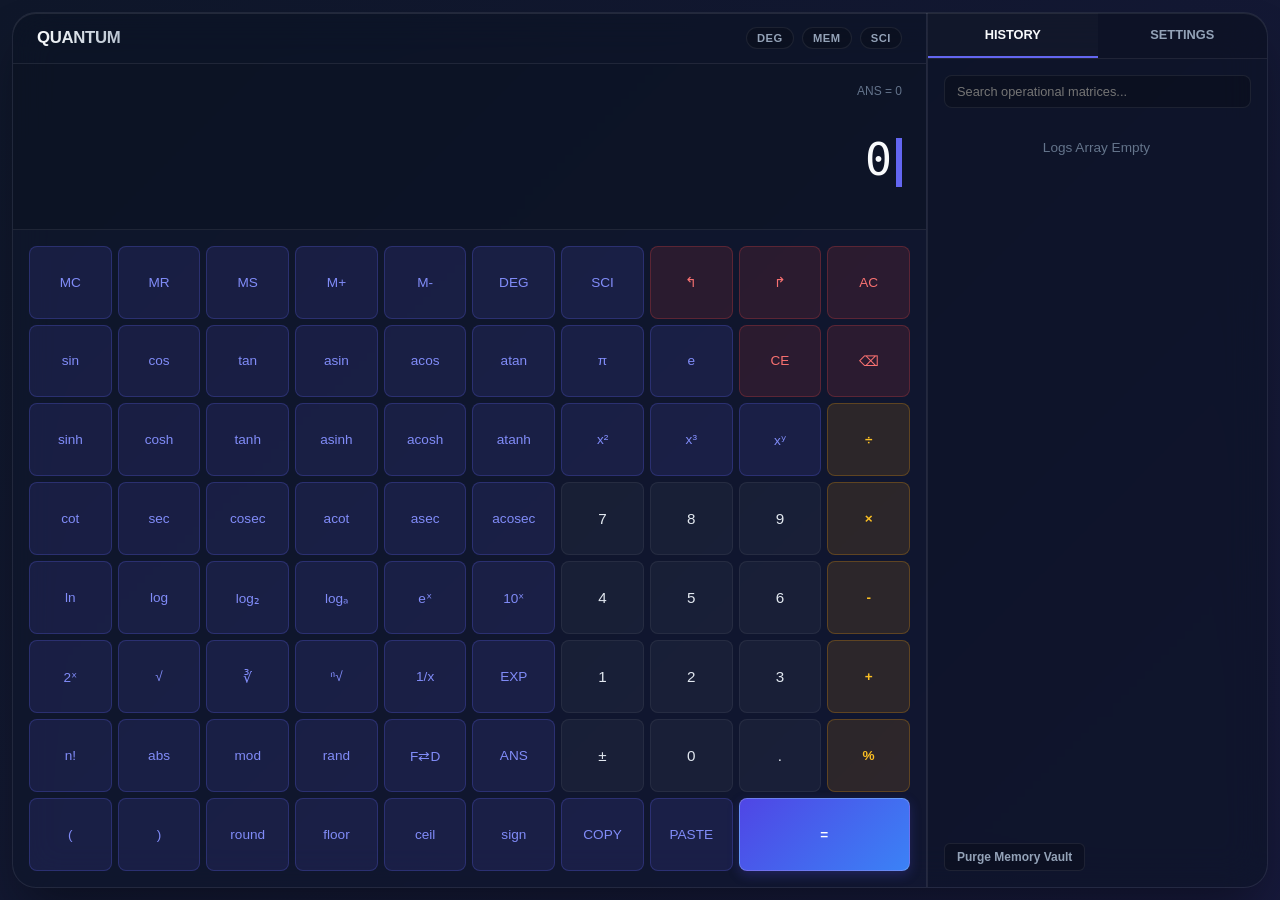
==== commit 4556ff38: "Update index.html" ====
--- a/index.html
+++ b/index.html
@@ -2,7 +2,7 @@
 <html lang="en">
 <head>
     <meta charset="UTF-8">
-    <meta name="viewport" content="width=device-width, initial-scale=1.0">
+    <meta name="viewport" content="width=device-width, initial-scale=1.0, maximum-scale=1.0, user-scalable=no">
     <title>QuantumCalc Premium | Advanced Scientific Workspace</title>
     <style>
         /* ==========================================================================
@@ -109,6 +109,7 @@
         body {
             width: 100vw;
             height: 100vh;
+            height: 100dvh;
             overflow: hidden;
             background: var(--bg-gradient);
             background-size: 400% 400%;
@@ -118,6 +119,7 @@
             align-items: center;
             color: var(--text-primary);
             perspective: 1000px;
+            padding: 12px;
         }
 
         @keyframes gradientBg {
@@ -130,10 +132,10 @@
            MAIN LAYER ARCHITECTURE (APPLICATION CONTAINER)
            ========================================================================== */
         .app-workspace {
-            width: 95vw;
+            width: 100%;
             max-width: 1440px;
-            height: 90vh;
-            max-height: 960px;
+            height: 100%;
+            max-height: 900px;
             background: var(--panel-bg);
             backdrop-filter: blur(var(--blur-radius));
             -webkit-backdrop-filter: blur(var(--blur-radius));
@@ -142,7 +144,7 @@
             box-shadow: 0 25px 50px -12px var(--shadow-intensity), 
                         inset 0 1px 0 rgba(255,255,255,0.1);
             display: grid;
-            grid-template-columns: 1fr 350px;
+            grid-template-columns: 1fr 340px;
             overflow: hidden;
             animation: appEntrance 0.8s cubic-bezier(0.16, 1, 0.3, 1) both;
             position: relative;
@@ -158,7 +160,7 @@
            ========================================================================== */
         .calculator-core {
             display: grid;
-            grid-template-rows: auto 1fr;
+            grid-template-rows: auto auto 1fr;
             border-right: 1px solid var(--panel-border);
             overflow: hidden;
             position: relative;
@@ -169,14 +171,14 @@
             display: flex;
             justify-content: space-between;
             align-items: center;
-            padding: 16px 24px;
+            padding: 14px 24px;
             background: rgba(0, 0, 0, 0.1);
             border-bottom: 1px solid var(--panel-border);
         }
 
         .brand-signature {
             font-weight: 700;
-            font-size: 1.1rem;
+            font-size: 1.05rem;
             letter-spacing: -0.02em;
             background: linear-gradient(90deg, var(--text-primary), var(--text-secondary));
             -webkit-background-clip: text;
@@ -188,13 +190,13 @@
 
         .system-status-indicators {
             display: flex;
-            gap: 12px;
+            gap: 8px;
         }
 
         .status-pill {
             padding: 4px 10px;
             border-radius: 20px;
-            font-size: 0.75rem;
+            font-size: 0.7rem;
             font-weight: 600;
             letter-spacing: 0.05em;
             background: rgba(0,0,0,0.2);
@@ -209,16 +211,29 @@
             box-shadow: 0 0 8px rgba(16, 185, 129, 0.15);
         }
 
+        .mobile-sidebar-toggle {
+            display: none;
+            padding: 6px 12px;
+            border-radius: 8px;
+            font-size: 0.75rem;
+            font-weight: 600;
+            background: rgba(255, 255, 255, 0.05);
+            border: 1px solid var(--panel-border);
+            color: var(--text-primary);
+            cursor: pointer;
+        }
+
         /* Unified Terminal Screen Display */
         .display-terminal {
-            background: rgba(0, 0, 0, 0.2);
-            padding: 24px 32px;
+            background: rgba(0, 0, 0, 0.15);
+            padding: 20px 24px;
             display: flex;
             flex-direction: column;
             justify-content: flex-end;
             align-items: flex-end;
             position: relative;
-            min-height: 180px;
+            min-height: 140px;
+            max-height: 220px;
             border-bottom: 1px solid var(--panel-border);
             overflow: hidden;
         }
@@ -226,42 +241,33 @@
         .meta-line {
             display: flex;
             gap: 12px;
-            font-size: 0.8rem;
+            font-size: 0.75rem;
             color: var(--text-dim);
-            margin-bottom: 8px;
+            margin-bottom: 4px;
             width: 100%;
             justify-content: flex-end;
             font-family: monospace;
         }
 
-        .meta-line span {
-            transition: color var(--transition-speed);
-        }
-
-        .meta-line span.active {
-            color: var(--neon-accent);
-            font-weight: bold;
-        }
-
         .expression-stream {
-            font-size: 1.4rem;
+            font-size: 1.25rem;
             color: var(--text-secondary);
-            min-height: 2rem;
+            min-height: 1.8rem;
             word-wrap: break-word;
             word-break: break-all;
             text-align: right;
             width: 100%;
-            max-height: 4rem;
+            max-height: 3.6rem;
             overflow-y: auto;
             font-family: monospace;
             line-height: 1.3;
         }
 
         .result-render-pipeline {
-            font-size: 3.5rem;
+            font-size: 2.8rem;
             font-weight: 300;
             color: var(--text-primary);
-            margin-top: 8px;
+            margin-top: 4px;
             white-space: nowrap;
             overflow-x: auto;
             width: 100%;
@@ -277,18 +283,18 @@
         }
 
         .live-preview-subline {
-            font-size: 1rem;
+            font-size: 0.95rem;
             color: var(--text-dim);
             min-height: 1.2rem;
-            margin-top: 4px;
+            margin-top: 2px;
             font-family: monospace;
         }
 
         /* Console Cursor Effect */
         .terminal-cursor {
             display: inline-block;
-            width: 8px;
-            height: 1.2em;
+            width: 6px;
+            height: 1.1em;
             background: var(--neon-accent);
             margin-left: 4px;
             vertical-align: middle;
@@ -304,19 +310,17 @@
         .input-matrix-grid {
             display: grid;
             grid-template-columns: repeat(10, 1fr);
-            gap: 8px;
-            padding: 24px;
-            background: rgba(0,0,0,0.05);
-            align-content: stretch;
-            height: calc(100% - 0px);
+            gap: 6px;
+            padding: 16px;
+            background: rgba(0,0,0,0.02);
             overflow-y: auto;
         }
 
         /* Unified Keyboard Interface Units */
         .key-unit {
             border: 1px solid;
-            border-radius: 12px;
-            font-size: 0.95rem;
+            border-radius: 8px;
+            font-size: 0.85rem;
             font-weight: 500;
             display: flex;
             justify-content: center;
@@ -325,8 +329,11 @@
             transition: all 0.15s cubic-bezier(0.4, 0, 0.2, 1);
             position: relative;
             overflow: hidden;
-            min-height: 48px;
+            min-height: 42px;
             outline: none;
+            padding: 4px;
+            text-overflow: ellipsis;
+            white-space: nowrap;
         }
 
         /* Key Theming & Class Specifiers */
@@ -351,6 +358,7 @@
             background: var(--btn-num-bg);
             border-color: var(--btn-num-border);
             color: var(--btn-num-text);
+            font-size: 0.95rem;
         }
         .key-num:hover { background: var(--btn-num-hover); transform: translateY(-1px); }
         .key-num:active { transform: translateY(1px); }
@@ -369,9 +377,9 @@
             color: var(--btn-eq-text);
             font-weight: bold;
             grid-column: span 2;
-            box-shadow: 0 4px 12px rgba(79, 70, 229, 0.3);
-        }
-        .key-equal:hover { background: var(--btn-eq-hover); transform: translateY(-1px); box-shadow: 0 6px 16px rgba(79, 70, 229, 0.4); }
+            box-shadow: 0 4px 12px rgba(79, 70, 229, 0.25);
+        }
+        .key-equal:hover { background: var(--btn-eq-hover); transform: translateY(-1px); box-shadow: 0 6px 16px rgba(79, 70, 229, 0.35); }
         .key-equal:active { transform: translateY(1px); }
 
         .key-unit:focus-visible {
@@ -398,21 +406,22 @@
         .control-sidebar {
             display: grid;
             grid-template-rows: auto 1fr;
-            background: rgba(0,0,0,0.15);
+            background: rgba(0,0,0,0.12);
             overflow: hidden;
+            border-left: 1px solid var(--panel-border);
         }
 
         .sidebar-tabs {
             display: flex;
             border-bottom: 1px solid var(--panel-border);
-            background: rgba(0,0,0,0.1);
+            background: rgba(0,0,0,0.08);
         }
 
         .tab-trigger {
             flex: 1;
             padding: 14px;
             text-align: center;
-            font-size: 0.85rem;
+            font-size: 0.8rem;
             font-weight: 600;
             cursor: pointer;
             color: var(--text-secondary);
@@ -428,7 +437,7 @@
 
         .panel-content-viewport {
             overflow-y: auto;
-            padding: 20px;
+            padding: 16px;
             position: relative;
             height: 100%;
         }
@@ -446,13 +455,13 @@
         /* History Stream Architecture */
         .history-search-bar {
             width: 100%;
-            padding: 10px 14px;
-            border-radius: 10px;
+            padding: 8px 12px;
+            border-radius: 8px;
             background: rgba(0,0,0,0.2);
             border: 1px solid var(--panel-border);
             color: var(--text-primary);
-            font-size: 0.85rem;
-            margin-bottom: 16px;
+            font-size: 0.8rem;
+            margin-bottom: 12px;
             outline: none;
         }
         
@@ -465,15 +474,15 @@
             overflow-y: auto;
             display: flex;
             flex-direction: column;
-            gap: 12px;
-            padding-right: 4px;
+            gap: 10px;
+            padding-right: 2px;
         }
 
         .history-item-card {
             background: rgba(255,255,255,0.02);
             border: 1px solid var(--panel-border);
-            border-radius: 12px;
-            padding: 12px;
+            border-radius: 10px;
+            padding: 10px;
             position: relative;
             cursor: pointer;
             transition: all var(--transition-speed);
@@ -486,20 +495,20 @@
         }
 
         .history-item-card:hover {
-            background: rgba(255,255,255,0.05);
-            border-color: rgba(255,255,255,0.15);
+            background: rgba(255,255,255,0.04);
+            border-color: rgba(255,255,255,0.12);
         }
 
         .history-card-meta {
             display: flex;
             justify-content: space-between;
-            font-size: 0.7rem;
+            font-size: 0.65rem;
             color: var(--text-dim);
-            margin-bottom: 6px;
+            margin-bottom: 4px;
         }
 
         .history-card-expr {
-            font-size: 0.95rem;
+            font-size: 0.85rem;
             color: var(--text-secondary);
             word-break: break-all;
             text-align: right;
@@ -507,11 +516,11 @@
         }
 
         .history-card-res {
-            font-size: 1.25rem;
+            font-size: 1.15rem;
             font-weight: 600;
             color: var(--text-primary);
             text-align: right;
-            margin-top: 4px;
+            margin-top: 2px;
             word-break: break-all;
             font-family: monospace;
         }
@@ -520,7 +529,7 @@
             display: flex;
             justify-content: flex-end;
             gap: 8px;
-            margin-top: 8px;
+            margin-top: 6px;
             opacity: 0;
             transition: opacity var(--transition-speed);
         }
@@ -533,7 +542,7 @@
             background: transparent;
             border: none;
             color: var(--text-dim);
-            font-size: 0.75rem;
+            font-size: 0.7rem;
             cursor: pointer;
         }
 
@@ -542,15 +551,15 @@
         }
 
         .panel-action-footer {
-            margin-top: 16px;
+            margin-top: 12px;
             display: flex;
             justify-content: space-between;
         }
 
         .footer-action-btn {
-            padding: 8px 14px;
-            border-radius: 8px;
-            font-size: 0.8rem;
+            padding: 6px 12px;
+            border-radius: 6px;
+            font-size: 0.75rem;
             font-weight: 600;
             cursor: pointer;
             background: rgba(0,0,0,0.2);
@@ -568,7 +577,7 @@
         .settings-box-structure {
             display: flex;
             flex-direction: column;
-            gap: 20px;
+            gap: 16px;
         }
 
         .setting-row-item {
@@ -581,35 +590,37 @@
             display: flex;
             justify-content: space-between;
             align-items: center;
+            gap: 12px;
         }
 
         .setting-label {
-            font-size: 0.9rem;
+            font-size: 0.85rem;
             font-weight: 600;
         }
 
         .setting-desc {
-            font-size: 0.75rem;
+            font-size: 0.7rem;
             color: var(--text-dim);
         }
 
         /* Control Switch Toggle Mechanism */
         .toggle-switch-shell {
-            width: 44px;
-            height: 24px;
+            width: 40px;
+            height: 22px;
             background: rgba(0,0,0,0.3);
             border: 1px solid var(--panel-border);
             border-radius: 12px;
             position: relative;
             cursor: pointer;
             transition: background var(--transition-speed);
+            flex-shrink: 0;
         }
 
         .toggle-switch-shell::after {
             content: '';
             position: absolute;
-            width: 18px;
-            height: 18px;
+            width: 16px;
+            height: 16px;
             border-radius: 50%;
             background: #ffffff;
             top: 2px;
@@ -623,17 +634,17 @@
         }
 
         .toggle-switch-shell.enabled::after {
-            transform: translateX(20px);
+            transform: translateX(18px);
         }
 
         .select-native-wrapper select {
             width: 100%;
-            padding: 8px 12px;
-            border-radius: 8px;
+            padding: 6px 10px;
+            border-radius: 6px;
             background: rgba(0,0,0,0.2);
             border: 1px solid var(--panel-border);
             color: var(--text-primary);
-            font-size: 0.85rem;
+            font-size: 0.8rem;
             outline: none;
         }
 
@@ -642,26 +653,27 @@
            ========================================================================== */
         .toast-notification-system {
             position: absolute;
-            bottom: 24px;
-            left: 24px;
+            bottom: 16px;
+            left: 16px;
             z-index: 9999;
             display: flex;
             flex-direction: column;
-            gap: 10px;
+            gap: 8px;
             pointer-events: none;
+            max-width: calc(100% - 32px);
         }
 
         .toast-unit {
-            padding: 12px 20px;
-            border-radius: 10px;
-            background: rgba(15, 23, 42, 0.9);
+            padding: 10px 16px;
+            border-radius: 8px;
+            background: rgba(15, 23, 42, 0.95);
             border-left: 4px solid var(--neon-accent);
             box-shadow: 0 10px 25px -5px rgba(0,0,0,0.5);
             color: var(--text-primary);
-            font-size: 0.85rem;
+            font-size: 0.8rem;
             display: flex;
             align-items: center;
-            gap: 12px;
+            gap: 10px;
             transform: translateX(-120%);
             transition: transform 0.4s cubic-bezier(0.175, 0.885, 0.32, 1.275), opacity 0.3s;
             opacity: 0;
@@ -678,27 +690,169 @@
         }
 
         /* ==========================================================================
-           RESPONSIVE RE-ARCHITECTURE SYSTEM SPECIFICATIONS (MEDIA QUERIES)
+           RESPONSIVE DESIGN BREAKPOINTS (ADAPTIVE SYSTEM RE-ARCHITECTURE)
            ========================================================================== */
-        @media (max-width: 1100px) {
+        
+        /* 1. Laptops and Smaller Desktops */
+        @media (max-width: 1200px) {
+            .app-workspace {
+                grid-template-columns: 1fr 300px;
+                height: 95vh;
+            }
+            .input-matrix-grid {
+                grid-template-columns: repeat(8, 1fr);
+            }
+            /* Re-map spanning buttons for dynamic compression alignment */
+            .key-equal {
+                grid-column: span 2;
+            }
+        }
+
+        /* 2. Tablets and Medium Screens (Landscape/Portrait Switchers) */
+        @media (max-width: 992px) {
+            body {
+                padding: 8px;
+            }
             .app-workspace {
                 grid-template-columns: 1fr;
-                height: 95vh;
-            }
+                height: 100%;
+                max-height: none;
+                border-radius: 16px;
+            }
+            .calculator-core {
+                border-right: none;
+            }
+            .mobile-sidebar-toggle {
+                display: block;
+            }
+            
+            /* Reposition Side Panel into Overlay Modal Sheets */
             .control-sidebar {
-                display: none; /* Desktop sidebar hidden on portable units unless invoked */
-            }
-        }
-
+                position: absolute;
+                top: 0;
+                right: 0;
+                width: 320px;
+                height: 100%;
+                z-index: 1000;
+                transform: translateX(100%);
+                transition: transform 0.3s cubic-bezier(0.4, 0, 0.2, 1);
+                background: rgba(15, 23, 42, 0.95);
+                backdrop-filter: blur(25px);
+                -webkit-backdrop-filter: blur(25px);
+                border-left: 1px solid var(--panel-border);
+            }
+            .control-sidebar.sidebar-open {
+                transform: translateX(0);
+                box-shadow: -10px 0 30px rgba(0,0,0,0.5);
+            }
+            
+            .input-matrix-grid {
+                grid-template-columns: repeat(6, 1fr);
+            }
+        }
+
+        /* 3. Small Tablets and Large Smartphones */
         @media (max-width: 768px) {
+            .display-terminal {
+                padding: 16px 20px;
+                min-height: 120px;
+            }
+            .result-render-pipeline {
+                font-size: 2.3rem;
+            }
             .input-matrix-grid {
                 grid-template-columns: repeat(5, 1fr);
-            }
+                gap: 5px;
+                padding: 12px;
+            }
+            .key-unit {
+                min-height: 44px;
+                font-size: 0.8rem;
+            }
+            .key-num {
+                font-size: 0.9rem;
+            }
+        }
+
+        /* 4. Ultra-Compact Mobile Architectures (Standard Phones Portrait) */
+        @media (max-width: 480px) {
+            body {
+                padding: 0;
+            }
+            .app-workspace {
+                border-radius: 0;
+                border: none;
+                height: 100dvh;
+            }
+            .core-header {
+                padding: 10px 16px;
+            }
+            .display-terminal {
+                padding: 12px 16px;
+                min-height: 100px;
+            }
+            .result-render-pipeline {
+                font-size: 2rem;
+            }
+            .expression-stream {
+                font-size: 1.1rem;
+            }
+            .input-matrix-grid {
+                grid-template-columns: repeat(4, 1fr);
+                gap: 4px;
+                padding: 8px;
+            }
+            .key-unit {
+                min-height: 40px;
+                border-radius: 6px;
+                font-size: 0.75rem;
+            }
+            /* Override explicit double grid alignments to protect narrow viewports */
             .key-equal {
-                grid-column: span 2;
+                grid-column: span 1;
+            }
+            .control-sidebar {
+                width: 100%;
+            }
+        }
+
+        /* 5. Device Landscape Mode Visual Protection Adaptations */
+        @media (max-height: 520px) and (orientation: landscape) {
+            body {
+                padding: 0;
+            }
+            .app-workspace {
+                border-radius: 0;
+                height: 100vh;
+                grid-template-columns: 1fr;
+            }
+            .calculator-core {
+                grid-template-rows: auto 1fr; /* Merge screen footprint headers */
+            }
+            .display-terminal {
+                padding: 6px 16px;
+                min-height: 65px;
+                max-height: 85px;
             }
             .result-render-pipeline {
-                font-size: 2.5rem;
+                font-size: 1.6rem;
+                margin-top: 0;
+            }
+            .expression-stream {
+                font-size: 0.95rem;
+                min-height: 1.2rem;
+            }
+            .live-preview-subline {
+                display: none;
+            }
+            .input-matrix-grid {
+                grid-template-columns: repeat(10, 1fr);
+                padding: 6px;
+                gap: 4px;
+            }
+            .key-unit {
+                min-height: 32px;
+                font-size: 0.75rem;
             }
         }
 
@@ -722,6 +876,7 @@
                     <div class="status-pill" id="indicatorAngle">DEG</div>
                     <div class="status-pill" id="indicatorMemory">MEM</div>
                     <div class="status-pill" id="indicatorSci">SCI</div>
+                    <button class="mobile-sidebar-toggle" id="mobilePanelTrigger" aria-label="Toggle Navigation Panel">Menu</button>
                 </div>
             </header>
 
@@ -834,7 +989,7 @@
         </main>
 
         <!-- CONTROL SIDEBAR INTERFACE FRAMEWORK -->
-        <aside class="control-sidebar" aria-label="Workspace Configurations and Log Trackers">
+        <aside class="control-sidebar" id="appSidebar" aria-label="Workspace Configurations and Log Trackers">
             <nav class="sidebar-tabs" role="tablist">
                 <div class="tab-trigger active" id="tabTriggerHistory" role="tab" aria-selected="true">HISTORY</div>
                 <div class="tab-trigger" id="tabTriggerSettings" role="tab" aria-selected="false">SETTINGS</div>
@@ -968,6 +1123,8 @@
                 keyboardContainer: document.getElementById("keyboardMatrixContainer"),
                 toastLayer: document.getElementById("systemToastNotificationLayer"),
                 // Navigation Sidebar Elements
+                sidebar: document.getElementById("appSidebar"),
+                mobilePanelTrigger: document.getElementById("mobilePanelTrigger"),
                 tabHistory: document.getElementById("tabTriggerHistory"),
                 tabSettings: document.getElementById("tabTriggerSettings"),
                 panelHistory: document.getElementById("panelHistory"),
@@ -989,14 +1146,11 @@
                3. MATHEMATICAL INTERPRETATION PARSER MATRIX ENGINE
                ========================================================================== */
             const MathEngine = {
-                // Tokenizer Lexical Analysis Configuration Maps
                 constants: { "π": Math.PI, "e": Math.E },
                 
-                // Lexical Parser & Core Engine Execution Modules
                 tokenize(str) {
                     const tokens = [];
                     let i = 0;
-                    // Pre-process conversion logic for specialized scientific signatures
                     str = str.replace(/×/g, "*").replace(/÷/g, "/").replace(/−/g, "-");
                     
                     while (i < str.length) {
@@ -1004,7 +1158,6 @@
                         
                         if (/\s/.test(c)) { i++; continue; }
                         
-                        // Parse Numeric Floating Real Formats
                         if (/[0-9.]/.test(c)) {
                             let numStr = "";
                             while (i < str.length && /[0-9.]/.test(str[i])) {
@@ -1015,7 +1168,6 @@
                             continue;
                         }
                         
-                        // Parse Alphabetic Functional Vectors
                         if (/[a-zA-Z]/.test(c)) {
                             let fnStr = "";
                             while (i < str.length && /[a-zA-Z0-9₂ₐ]/.test(str[i])) {
@@ -1030,21 +1182,18 @@
                             continue;
                         }
                         
-                        // Parenthetical Enclosures
                         if (c === "(" || c === ")") {
                             tokens.push({ type: "PAREN", value: c });
                             i++;
                             continue;
                         }
                         
-                        // Custom Dynamic Separator for Log base variants
                         if (c === ",") {
                             tokens.push({ type: "COMMA", value: "," });
                             i++;
                             continue;
                         }
 
-                        // Mathematical Operator Token Blocks
                         if (/[\+\-\*\/^!%]/.test(c)) {
                             let prec = 1;
                             if (c === "*" || c === "/") prec = 2;
@@ -1054,7 +1203,6 @@
                             continue;
                         }
                         
-                        // Fallback handling logic for structural UTF Characters
                         if (["√", "∛", "ⁿ√", "π", "e"].includes(c)) {
                             if (this.constants[c]) {
                                 tokens.push({ type: "NUMBER", value: this.constants[c] });
@@ -1070,7 +1218,6 @@
                     return tokens;
                 },
 
-                // Abstract Syntax Tree Vector Resolution via Evaluator
                 evaluate(expressionString) {
                     if (!expressionString.trim()) return 0;
                     try {
@@ -1082,7 +1229,6 @@
                 },
 
                 parseAndCompute(tokens) {
-                    // Shunting-Yard Engine Mapping Matrix Conversion Pipeline
                     const outputQueue = [];
                     const operatorStack = [];
                     
@@ -1108,11 +1254,16 @@
                             operatorStack.push(token);
                         } else if (token.type === "PAREN" && token.value === ")") {
                             while (operatorStack.length && operatorStack[operatorStack.length - 1].value !== "(") {
-                                outputQueue.push(operatorStack.pop());
+                                outputQueue.push(outputQueue.pop());
+                                let top = operatorStack.pop();
+                                while(top && top.value !== "(") {
+                                    outputQueue.push(top);
+                                    top = operatorStack.pop();
+                                }
                             }
-                            if (!operatorStack.length) throw new Error("Parentheses Mismatch Variant");
-                            operatorStack.pop(); // Remove the structural opening signature '('
-                            
+                            if (operatorStack.length && operatorStack[operatorStack.length - 1].value === "(") {
+                                operatorStack.pop();
+                            }
                             if (operatorStack.length && operatorStack[operatorStack.length - 1].type === "FUNCTION") {
                                 outputQueue.push(operatorStack.pop());
                             }
@@ -1125,7 +1276,6 @@
                         outputQueue.push(topOp);
                     }
 
-                    // Stack Execution Paradigm Pipeline Simulation
                     const processingStack = [];
                     
                     for (let k = 0; k < outputQueue.length; k++) {
@@ -1145,7 +1295,6 @@
                                 processingStack.push(this.execBinaryOp(node.value, a, b));
                             }
                         } else if (node.type === "FUNCTION") {
-                            // Compute Functional Nodes based on system signatures
                             const arity = this.getFunctionArity(node.value);
                             const args = [];
                             for (let a = 0; a < arity; a++) {
@@ -1190,8 +1339,6 @@
 
                 execFunction(name, args) {
                     let val = args[0];
-                    
-                    // Angle System Angular Transformation Filters
                     const toRad = (v) => {
                         if (STATE.angleMode === "DEG") return v * (Math.PI / 180);
                         if (STATE.angleMode === "GRAD") return v * (Math.PI / 200);
@@ -1204,15 +1351,12 @@
                     };
 
                     switch(name) {
-                        // Standard Trigonometrics
                         case "sin": return Math.sin(toRad(val));
                         case "cos": return Math.cos(toRad(val));
                         case "tan": return Math.tan(toRad(val));
                         case "cot": return 1 / Math.tan(toRad(val));
                         case "sec": return 1 / Math.cos(toRad(val));
                         case "cosec": return 1 / Math.sin(toRad(val));
-                        
-                        // Inverse Trigonometrics
                         case "asin": 
                             if (val < -1 || val > 1) throw new Error("Domain range violation across inverse trig execution");
                             return fromRad(Math.asin(val));
@@ -1223,8 +1367,6 @@
                         case "acot": return fromRad(Math.PI / 2 - Math.atan(val));
                         case "asec": return fromRad(Math.acos(1 / val));
                         case "acosec": return fromRad(Math.asin(1 / val));
-                        
-                        // Hyperbolics System Matrix Blocks
                         case "sinh": return Math.sinh(val);
                         case "cosh": return Math.cosh(val);
                         case "tanh": return Math.tanh(val);
@@ -1235,8 +1377,6 @@
                         case "atanh": 
                             if (val <= -1 || val >= 1) throw new Error("Domain limit exceeded for hyperbolic processing");
                             return Math.atanh(val);
-                        
-                        // Exponentials & Roots
                         case "ln": 
                             if (val <= 0) throw new Error("Logarithmic base range space constraints triggered");
                             return Math.log(val);
@@ -1262,15 +1402,12 @@
                         case "1/x": 
                             if (val === 0) throw new Error("Reciprocal resolution anomaly on zero spatial limit");
                             return 1 / val;
-                        
-                        // Discrete Structurals
                         case "abs": return Math.abs(val);
                         case "round": return Math.round(val);
                         case "floor": return Math.floor(val);
                         case "ceil": return Math.ceil(val);
                         case "sign": return Math.sign(val);
-                        
-                        default: throw new Error(`Unknown target operational pipeline validation signature: ${name}`);
+                        default: throw new Error(`Unknown target function: ${name}`);
                     }
                 }
             };
@@ -1313,6 +1450,7 @@
                     this.attachEventSystemListeners();
                     this.syncSystemStateInterfaces();
                     this.pushStateHistoryFrame();
+                    this.autoCloseSidebarOnOutsideClick();
                 },
 
                 loadStorageContext() {
@@ -1348,7 +1486,6 @@
                 },
 
                 syncSystemStateInterfaces() {
-                    // Sync Configuration Toggles Visual System State Layouts
                     DOM.root.setAttribute("data-theme", STATE.settings.theme);
                     DOM.themeSelect.value = STATE.settings.theme;
                     
@@ -1365,7 +1502,6 @@
 
                     DOM.precisionSelect.value = STATE.settings.precision;
                     
-                    // Sync Dynamic Application Status Pills
                     DOM.indAngle.textContent = STATE.angleMode;
                     DOM.btnToggleAngle.textContent = STATE.angleMode;
                     
@@ -1387,7 +1523,6 @@
                 },
 
                 pushStateHistoryFrame() {
-                    // Check duplicate framework boundaries prior saving internal history states
                     const currentFrame = JSON.stringify({
                         expr: STATE.expression,
                         res: STATE.result
@@ -1395,7 +1530,7 @@
                     if (STATE.undoStack.length > 0 && JSON.stringify(STATE.undoStack[STATE.undoStack.length - 1]) === currentFrame) return;
                     
                     STATE.undoStack.push({ expression: STATE.expression, result: STATE.result });
-                    STATE.redoStack = []; // Break forward execution path vectors on normal workflow interventions
+                    STATE.redoStack = [];
                 },
 
                 performUndoAction() {
@@ -1421,24 +1556,21 @@
                         this.renderDisplayElements();
                         this.triggerAcousticFeedback();
                     } else {
-                        this.spawnToastNotification("Redo framework tracks empty", "info");
+                        this.spawnToastNotification("Redo tracks empty", "info");
                     }
                 },
 
                 renderDisplayElements() {
                     DOM.displayExpr.textContent = STATE.expression;
                     
-                    // Render Active State Stream Elements with System Cursor Placement
                     if (STATE.result === "Error" || isNaN(STATE.result)) {
                         DOM.displayRes.innerHTML = `<span style="color:#ef4444;">${STATE.result}</span><span class="terminal-cursor"></span>`;
                     } else {
                         DOM.displayRes.innerHTML = `${STATE.result}<span class="terminal-cursor"></span>`;
                     }
 
-                    // Render Real-Time Compilation Subviews Evaluator
                     if (STATE.expression.trim().length > 0) {
                         try {
-                            // Suppress errors during structural mid-input parsing steps
                             const evaluatedPreview = MathEngine.evaluate(STATE.expression);
                             DOM.displayLive.textContent = `= ${this.formatNumericalOutput(evaluatedPreview)}`;
                         } catch(e) {
@@ -1447,6 +1579,9 @@
                     } else {
                         DOM.displayLive.textContent = "";
                     }
+                    
+                    // Maintain horizontal terminal scrolling position focus points on inputs
+                    DOM.displayRes.scrollLeft = DOM.displayRes.scrollWidth;
                 },
 
                 formatNumericalOutput(val) {
@@ -1456,7 +1591,6 @@
                         return val.toExponential(parseInt(STATE.settings.precision) - 4);
                     }
                     
-                    // Enforce System Precision Limitation Paradigms
                     const fixedVal = parseFloat(val.toFixed(parseInt(STATE.settings.precision)));
                     return fixedVal.toString();
                 },
@@ -1464,7 +1598,6 @@
                 appendExpressionToken(tok) {
                     this.pushStateHistoryFrame();
                     
-                    // Formatting map transforms from operational matrix structures
                     const map = {
                         "x²": "^2", "x³": "^3", "xʸ": "^", 
                         "eˣ": "e^", "10ˣ": "10^", "2ˣ": "2^",
@@ -1504,7 +1637,6 @@
                         case "BACKSPACE":
                             this.pushStateHistoryFrame();
                             if (STATE.expression.length > 0) {
-                                // Dynamic character sequence slicing logic
                                 STATE.expression = STATE.expression.slice(0, -1);
                                 this.renderDisplayElements();
                             }
@@ -1541,7 +1673,6 @@
                         case "PASTE":
                             this.readClipboardToInputBuffer();
                             break;
-                        // Memory Matrix Instructions
                         case "MC":
                             STATE.memory = 0;
                             this.spawnToastNotification("Memory Vault Purged", "info");
@@ -1596,7 +1727,6 @@
                     try {
                         const computationalOutput = MathEngine.evaluate(STATE.expression);
                         
-                        // Push log payload record packets onto storage pipelines
                         const historyPayloadItem = {
                             id: crypto.randomUUID ? crypto.randomUUID() : Date.now().toString(),
                             timestamp: new Date().toLocaleTimeString([], { hour: '2-digit', minute: '2-digit', second: '2-digit' }),
@@ -1609,7 +1739,7 @@
                         
                         STATE.lastAnswer = computationalOutput;
                         STATE.result = this.formatNumericalOutput(computationalOutput);
-                        STATE.expression = ""; // Reset primary structural display vector following calculation execution
+                        STATE.expression = ""; 
                         
                         this.pushStateHistoryFrame();
                         this.syncSystemStateInterfaces();
@@ -1665,7 +1795,6 @@
 
                 readClipboardToInputBuffer() {
                     navigator.clipboard.readText().then((clipString) => {
-                        // Filter untrusted character payloads prior ingestion processing
                         const cleanString = clipString.replace(/[^0-9\+\-\*\/\(\)\.\s]/g, "");
                         STATE.expression += cleanString;
                         this.renderDisplayElements();
@@ -1715,6 +1844,7 @@
                                     STATE.expression = item.expression;
                                     this.renderDisplayElements();
                                     this.spawnToastNotification("Expression log tracking recovered", "info");
+                                    DOM.sidebar.classList.remove("sidebar-open");
                                 } else if (act === "delete") {
                                     STATE.history = STATE.history.filter(h => h.id !== item.id);
                                     this.hydrateHistoryStreamDOM();
@@ -1724,6 +1854,7 @@
                             } else {
                                 STATE.expression = item.expression;
                                 this.renderDisplayElements();
+                                DOM.sidebar.classList.remove("sidebar-open");
                             }
                         });
 
@@ -1737,8 +1868,6 @@
                     toast.innerHTML = `<span>●</span><span>${message}</span>`;
                     
                     DOM.toastLayer.appendChild(toast);
-                    
-                    // Force DOM reflow optimization cycle execution
                     toast.offsetHeight;
                     toast.classList.add("visible");
                     
@@ -1786,8 +1915,17 @@
                     ripple.addEventListener("animationend", () => ripple.remove());
                 },
 
+                autoCloseSidebarOnOutsideClick() {
+                    document.addEventListener("click", (e) => {
+                        if (window.innerWidth <= 992 && DOM.sidebar.classList.contains("sidebar-open")) {
+                            if (!DOM.sidebar.contains(e.target) && e.target !== DOM.mobilePanelTrigger) {
+                                DOM.sidebar.classList.remove("sidebar-open");
+                            }
+                        }
+                    });
+                },
+
                 attachEventSystemListeners() {
-                    // Central Keyboard Grid Delegations Map Handler
                     DOM.keyboardContainer.addEventListener("click", (e) => {
                         const targetKey = e.target.closest(".key-unit");
                         if (!targetKey) return;
@@ -1797,7 +1935,11 @@
                         this.handleCoreCommandInvocation(inputToken);
                     });
 
-                    // Navigation Side Tabs Events Routing
+                    DOM.mobilePanelTrigger.addEventListener("click", (e) => {
+                        e.stopPropagation();
+                        DOM.sidebar.classList.toggle("sidebar-open");
+                    });
+
                     DOM.tabHistory.addEventListener("click", () => {
                         DOM.tabHistory.classList.add("active");
                         DOM.tabSettings.classList.remove("active");
@@ -1812,17 +1954,15 @@
                         DOM.panelHistory.classList.remove("active");
                     });
 
-                    // Live Event Triggers History Search Indexer
                     DOM.historySearch.addEventListener("input", () => this.hydrateHistoryStreamDOM());
                     
                     DOM.clearHistory.addEventListener("click", () => {
                         STATE.history = [];
                         this.hydrateHistoryStreamDOM();
                         this.saveStorageContext();
-                        this.spawnToastNotification("Historical storage arrays permanently purged", "info");
+                        this.spawnToastNotification("Historical storage arrays purged", "info");
                     });
 
-                    // Settings Framework Event Relays
                     DOM.themeSelect.addEventListener("change", (e) => {
                         STATE.settings.theme = e.target.value;
                         this.syncSystemStateInterfaces();
@@ -1857,21 +1997,19 @@
                         STATE.settings = { theme: "dark", animations: true, acoustics: false, precision: 12, historyLimit: 50 };
                         this.spawnToastNotification("Factory reset execution initialized successfully", "success");
                         this.syncSystemStateInterfaces();
+                        DOM.sidebar.classList.remove("sidebar-open");
                     });
 
-                    // Hardware Physical Keyboard Matrix Hook Interceptors
                     document.addEventListener("keydown", (nativeEvent) => {
                         this.routeHardwareKeyboardMapping(nativeEvent);
                     });
                 },
 
                 routeHardwareKeyboardMapping(event) {
-                    // Filter system overrides to prevent command collision issues
                     if (document.activeElement === DOM.historySearch) return;
 
                     const keySignature = event.key;
                     
-                    // Handle Matrix Control Command Short Circuits
                     if (event.ctrlKey || event.metaKey) {
                         if (keySignature.toLowerCase() === "c") { event.preventDefault(); this.handleCoreCommandInvocation("COPY"); }
                         if (keySignature.toLowerCase() === "v") { event.preventDefault(); this.handleCoreCommandInvocation("PASTE"); }
@@ -1888,20 +2026,16 @@
 
                     if (inputMapping[keySignature]) {
                         event.preventDefault();
-                        
-                        // Visual key focus feedback injection cycle simulation
                         const btnDomNode = DOM.keyboardContainer.querySelector(`[data-token="${inputMapping[keySignature]}"]`);
                         if (btnDomNode) {
                             btnDomNode.focus();
                             setTimeout(() => btnDomNode.blur(), 120);
                         }
-                        
                         this.handleCoreCommandInvocation(inputMapping[keySignature]);
                     }
                 }
             };
 
-            // Run application logic core initiation processing arrays
             UI.init();
         });
     </script>
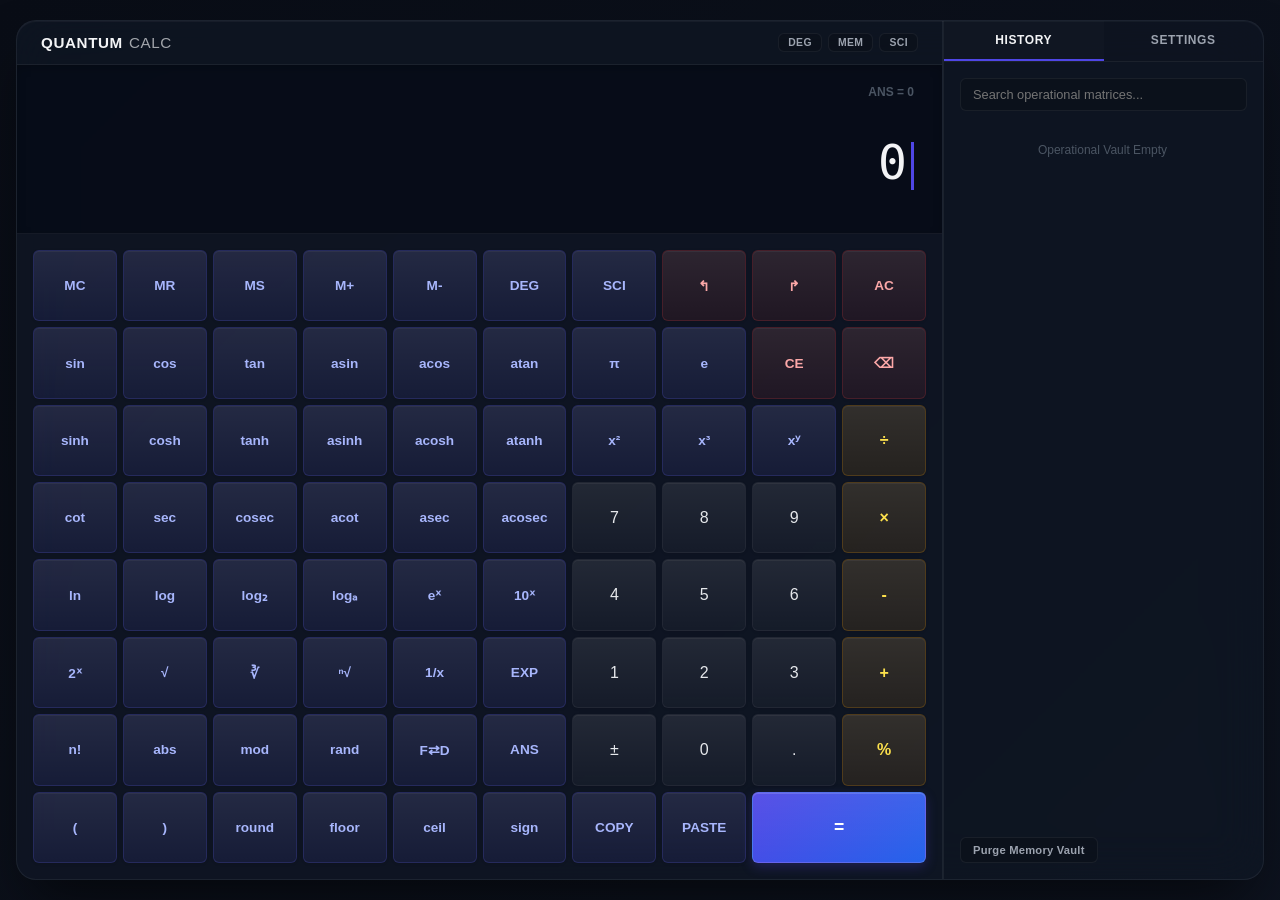
==== commit af2d56fe: "Update index.html" ====
--- a/index.html
+++ b/index.html
@@ -10,88 +10,89 @@
            ========================================================================== */
         :root {
             /* Fonts */
-            --font-family: -apple-system, BlinkMacSystemFont, "Segoe UI", Roboto, Helvetica, Arial, sans-serif, "Apple Color Emoji", "Segoe UI Emoji";
+            --font-family: -apple-system, BlinkMacSystemFont, "SF Pro Display", "Segoe UI", Roboto, Helvetica, Arial, sans-serif;
             
-            /* Dark Theme (Default) */
-            --bg-gradient: linear-gradient(135deg, #0f172a 0%, #1e1b4b 50%, #020617 100%);
-            --panel-bg: rgba(15, 23, 42, 0.45);
-            --panel-border: rgba(255, 255, 255, 0.08);
-            --text-primary: #f8fafc;
-            --text-secondary: #94a3b8;
-            --text-dim: #64748b;
+            /* Dark Theme (Default - Ultra Premium Slate / Matte Black) */
+            --bg-gradient: linear-gradient(135deg, #090d16 0%, #111827 50%, #030712 100%);
+            --panel-bg: rgba(17, 24, 39, 0.75);
+            --panel-border: rgba(255, 255, 255, 0.06);
+            --screen-bg: rgba(3, 7, 18, 0.6);
+            --text-primary: #f3f4f6;
+            --text-secondary: #9ca3af;
+            --text-dim: #4b5563;
             
-            /* Button Tones */
-            --btn-fn-bg: rgba(99, 102, 241, 0.12);
-            --btn-fn-border: rgba(99, 102, 241, 0.25);
-            --btn-fn-text: #818cf8;
-            --btn-fn-hover: rgba(99, 102, 241, 0.25);
+            /* Button Tones - Dark Mode */
+            --btn-fn-bg: rgba(99, 102, 241, 0.1);
+            --btn-fn-border: rgba(99, 102, 241, 0.2);
+            --btn-fn-text: #a5b4fc;
+            --btn-fn-hover: rgba(99, 102, 241, 0.22);
             
-            --btn-op-bg: rgba(245, 158, 11, 0.12);
-            --btn-op-border: rgba(245, 158, 11, 0.25);
-            --btn-op-text: #fbbf24;
-            --btn-op-hover: rgba(245, 158, 11, 0.25);
+            --btn-op-bg: rgba(245, 158, 11, 0.1);
+            --btn-op-border: rgba(245, 158, 11, 0.2);
+            --btn-op-text: #fde047;
+            --btn-op-hover: rgba(245, 158, 11, 0.22);
             
-            --btn-num-bg: rgba(255, 255, 255, 0.04);
-            --btn-num-border: rgba(255, 255, 255, 0.06);
-            --btn-num-text: #e2e8f0;
-            --btn-num-hover: rgba(255, 255, 255, 0.1);
+            --btn-num-bg: rgba(255, 255, 255, 0.03);
+            --btn-num-border: rgba(255, 255, 255, 0.05);
+            --btn-num-text: #e5e7eb;
+            --btn-num-hover: rgba(255, 255, 255, 0.08);
             
-            --btn-action-bg: rgba(239, 68, 68, 0.12);
-            --btn-action-border: rgba(239, 68, 68, 0.25);
-            --btn-action-text: #f87171;
-            --btn-action-hover: rgba(239, 68, 68, 0.25);
+            --btn-action-bg: rgba(239, 68, 68, 0.08);
+            --btn-action-border: rgba(239, 68, 68, 0.18);
+            --btn-action-text: #fca5a5;
+            --btn-action-hover: rgba(239, 68, 68, 0.18);
             
-            --btn-eq-bg: linear-gradient(135deg, #4f46e5 0%, #3b82f6 100%);
-            --btn-eq-border: rgba(255, 255, 255, 0.2);
+            --btn-eq-bg: linear-gradient(135deg, #4f46e5 0%, #2563eb 100%);
+            --btn-eq-border: rgba(255, 255, 255, 0.15);
             --btn-eq-text: #ffffff;
-            --btn-eq-hover: linear-gradient(135deg, #6366f1 0%, #60a5fa 100%);
+            --btn-eq-hover: linear-gradient(135deg, #6366f1 0%, #3b82f6 100%);
             
             /* Accents & Effects */
-            --glow-color: rgba(99, 102, 241, 0.15);
-            --shadow-intensity: rgba(0, 0, 0, 0.4);
-            --blur-radius: 20px;
-            --transition-speed: 0.25s;
-            --neon-accent: #6366f1;
-            
-            /* UI States */
+            --shadow-intensity: rgba(0, 0, 0, 0.6);
+            --blur-radius: 24px;
+            --transition-speed: 0.2s;
+            --neon-accent: #4f46e5;
             --active-indicator: #10b981;
         }
 
         [data-theme="light"] {
-            --bg-gradient: linear-gradient(135deg, #f1f5f9 0%, #e0e7ff 50%, #f8fafc 100%);
-            --panel-bg: rgba(255, 255, 255, 0.65);
-            --panel-border: rgba(0, 0, 0, 0.08);
+            /* Light Theme (Premium Precision Hardware Finish) */
+            --bg-gradient: linear-gradient(135deg, #e2e8f0 0%, #cbd5e1 50%, #94a3b8 100%);
+            --panel-bg: rgba(248, 250, 252, 0.82);
+            --panel-border: rgba(15, 23, 42, 0.08);
+            --screen-bg: rgba(255, 255, 255, 0.75);
             --text-primary: #0f172a;
             --text-secondary: #475569;
             --text-dim: #94a3b8;
             
-            --btn-fn-bg: rgba(79, 70, 229, 0.08);
-            --btn-fn-border: rgba(79, 70, 229, 0.15);
+            /* Button Tones - Light Mode */
+            --btn-fn-bg: rgba(79, 70, 229, 0.06);
+            --btn-fn-border: rgba(79, 70, 229, 0.12);
             --btn-fn-text: #4f46e5;
-            --btn-fn-hover: rgba(79, 70, 229, 0.15);
+            --btn-fn-hover: rgba(79, 70, 229, 0.14);
             
-            --btn-op-bg: rgba(217, 119, 6, 0.08);
-            --btn-op-border: rgba(217, 119, 6, 0.15);
-            --btn-op-text: #b45309;
-            --btn-op-hover: rgba(217, 119, 6, 0.15);
+            --btn-op-bg: rgba(217, 119, 6, 0.06);
+            --btn-op-border: rgba(217, 119, 6, 0.14);
+            --btn-op-text: #d97706;
+            --btn-op-hover: rgba(217, 119, 6, 0.14);
             
-            --btn-num-bg: rgba(0, 0, 0, 0.03);
+            --btn-num-bg: rgba(0, 0, 0, 0.02);
             --btn-num-border: rgba(0, 0, 0, 0.06);
             --btn-num-text: #1e293b;
-            --btn-num-hover: rgba(0, 0, 0, 0.08);
+            --btn-num-hover: rgba(0, 0, 0, 0.06);
             
-            --btn-action-bg: rgba(220, 38, 38, 0.08);
-            --btn-action-border: rgba(220, 38, 38, 0.15);
+            --btn-action-bg: rgba(220, 38, 38, 0.05);
+            --btn-action-border: rgba(220, 38, 38, 0.12);
             --btn-action-text: #dc2626;
-            --btn-action-hover: rgba(220, 38, 38, 0.15);
+            --btn-action-hover: rgba(220, 38, 38, 0.12);
             
-            --btn-eq-bg: linear-gradient(135deg, #4f46e5 0%, #2563eb 100%);
+            --btn-eq-bg: linear-gradient(135deg, #3b82f6 0%, #1d4ed8 100%);
+            --btn-eq-border: rgba(0, 0, 0, 0.1);
             --btn-eq-text: #ffffff;
-            --btn-eq-hover: linear-gradient(135deg, #4338ca 0%, #1d4ed8 100%);
+            --btn-eq-hover: linear-gradient(135deg, #2563eb 0%, #1e40af 100%);
             
-            --glow-color: rgba(79, 70, 229, 0.05);
-            --shadow-intensity: rgba(0, 0, 0, 0.08);
-            --neon-accent: #4f46e5;
+            --shadow-intensity: rgba(15, 23, 42, 0.12);
+            --neon-accent: #3b82f6;
         }
 
         /* ==========================================================================
@@ -113,13 +114,14 @@
             overflow: hidden;
             background: var(--bg-gradient);
             background-size: 400% 400%;
-            animation: gradientBg 25s ease infinite;
+            animation: gradientBg 20s ease infinite;
             display: flex;
             justify-content: center;
             align-items: center;
             color: var(--text-primary);
-            perspective: 1000px;
-            padding: 12px;
+            perspective: 1200px;
+            padding: 16px;
+            transition: background var(--transition-speed) ease;
         }
 
         @keyframes gradientBg {
@@ -133,25 +135,25 @@
            ========================================================================== */
         .app-workspace {
             width: 100%;
-            max-width: 1440px;
+            max-width: 1360px;
             height: 100%;
-            max-height: 900px;
+            max-height: 860px;
             background: var(--panel-bg);
             backdrop-filter: blur(var(--blur-radius));
             -webkit-backdrop-filter: blur(var(--blur-radius));
             border: 1px solid var(--panel-border);
-            border-radius: 24px;
-            box-shadow: 0 25px 50px -12px var(--shadow-intensity), 
-                        inset 0 1px 0 rgba(255,255,255,0.1);
+            border-radius: 20px;
+            box-shadow: 0 30px 60px -15px var(--shadow-intensity), 
+                        inset 0 1px 1px rgba(255,255,255,0.05);
             display: grid;
-            grid-template-columns: 1fr 340px;
+            grid-template-columns: 1fr 320px;
             overflow: hidden;
-            animation: appEntrance 0.8s cubic-bezier(0.16, 1, 0.3, 1) both;
+            animation: appEntrance 0.6s cubic-bezier(0.16, 1, 0.3, 1) both;
             position: relative;
         }
 
         @keyframes appEntrance {
-            0% { opacity: 0; transform: scale(0.96) translateY(20px); }
+            0% { opacity: 0; transform: scale(0.97) translateY(15px); }
             100% { opacity: 1; transform: scale(1) translateY(0); }
         }
 
@@ -171,71 +173,77 @@
             display: flex;
             justify-content: space-between;
             align-items: center;
-            padding: 14px 24px;
-            background: rgba(0, 0, 0, 0.1);
+            padding: 12px 24px;
+            background: rgba(0, 0, 0, 0.06);
             border-bottom: 1px solid var(--panel-border);
         }
 
         .brand-signature {
             font-weight: 700;
-            font-size: 1.05rem;
-            letter-spacing: -0.02em;
-            background: linear-gradient(90deg, var(--text-primary), var(--text-secondary));
-            -webkit-background-clip: text;
-            -webkit-text-fill-color: transparent;
+            font-size: 0.95rem;
+            letter-spacing: 0.04em;
+            color: var(--text-primary);
             display: flex;
             align-items: center;
-            gap: 8px;
+            gap: 6px;
         }
 
         .system-status-indicators {
             display: flex;
-            gap: 8px;
+            gap: 6px;
+            align-items: center;
         }
 
         .status-pill {
-            padding: 4px 10px;
-            border-radius: 20px;
-            font-size: 0.7rem;
+            padding: 3px 9px;
+            border-radius: 6px;
+            font-size: 0.65rem;
             font-weight: 600;
-            letter-spacing: 0.05em;
-            background: rgba(0,0,0,0.2);
+            letter-spacing: 0.04em;
+            background: rgba(0,0,0,0.15);
             border: 1px solid var(--panel-border);
             color: var(--text-secondary);
-            transition: all var(--transition-speed);
+            transition: all var(--transition-speed) ease;
         }
 
         .status-pill.active {
-            color: var(--active-indicator);
-            border-color: rgba(16, 185, 129, 0.3);
-            box-shadow: 0 0 8px rgba(16, 185, 129, 0.15);
+            color: #ffffff;
+            background: var(--neon-accent);
+            border-color: rgba(255,255,255,0.1);
+            box-shadow: 0 2px 6px rgba(79, 70, 229, 0.3);
         }
 
         .mobile-sidebar-toggle {
             display: none;
-            padding: 6px 12px;
-            border-radius: 8px;
-            font-size: 0.75rem;
+            padding: 5px 10px;
+            border-radius: 6px;
+            font-size: 0.7rem;
             font-weight: 600;
             background: rgba(255, 255, 255, 0.05);
             border: 1px solid var(--panel-border);
             color: var(--text-primary);
             cursor: pointer;
-        }
-
-        /* Unified Terminal Screen Display */
+            transition: all var(--transition-speed);
+        }
+        .mobile-sidebar-toggle:hover {
+            background: rgba(255, 255, 255, 0.1);
+        }
+
+        /* Premium Matte Screen Display */
         .display-terminal {
-            background: rgba(0, 0, 0, 0.15);
-            padding: 20px 24px;
+            background: var(--screen-bg);
+            padding: 20px 28px;
             display: flex;
             flex-direction: column;
             justify-content: flex-end;
             align-items: flex-end;
             position: relative;
-            min-height: 140px;
-            max-height: 220px;
+            min-height: 150px;
+            max-height: 200px;
             border-bottom: 1px solid var(--panel-border);
             overflow: hidden;
+            box-shadow: inset 0 3px 10px rgba(0,0,0,0.2);
+            transition: background var(--transition-speed) ease;
         }
 
         .meta-line {
@@ -243,14 +251,15 @@
             gap: 12px;
             font-size: 0.75rem;
             color: var(--text-dim);
-            margin-bottom: 4px;
+            margin-bottom: 6px;
             width: 100%;
             justify-content: flex-end;
             font-family: monospace;
+            font-weight: 600;
         }
 
         .expression-stream {
-            font-size: 1.25rem;
+            font-size: 1.3rem;
             color: var(--text-secondary);
             min-height: 1.8rem;
             word-wrap: break-word;
@@ -259,23 +268,26 @@
             width: 100%;
             max-height: 3.6rem;
             overflow-y: auto;
-            font-family: monospace;
+            font-family: "SF Mono", Monaco, Consolas, monospace;
             line-height: 1.3;
+            letter-spacing: -0.01em;
+            opacity: 0.85;
         }
 
         .result-render-pipeline {
-            font-size: 2.8rem;
-            font-weight: 300;
+            font-size: 3rem;
+            font-weight: 400;
             color: var(--text-primary);
-            margin-top: 4px;
+            margin-top: 2px;
             white-space: nowrap;
             overflow-x: auto;
             width: 100%;
             text-align: right;
-            font-family: monospace;
+            font-family: "SF Mono", Monaco, Consolas, monospace;
             scrollbar-width: none;
             position: relative;
             line-height: 1.1;
+            letter-spacing: -0.02em;
         }
 
         .result-render-pipeline::-webkit-scrollbar {
@@ -286,19 +298,19 @@
             font-size: 0.95rem;
             color: var(--text-dim);
             min-height: 1.2rem;
-            margin-top: 2px;
-            font-family: monospace;
+            margin-top: 4px;
+            font-family: "SF Mono", Monaco, Consolas, monospace;
         }
 
         /* Console Cursor Effect */
         .terminal-cursor {
             display: inline-block;
-            width: 6px;
-            height: 1.1em;
+            width: 3px;
+            height: 1em;
             background: var(--neon-accent);
-            margin-left: 4px;
+            margin-left: 5px;
             vertical-align: middle;
-            animation: cursorBlink 1s infinite;
+            animation: cursorBlink 1.2s steps(2, start) infinite;
         }
 
         @keyframes cursorBlink {
@@ -306,93 +318,108 @@
             50% { opacity: 1; }
         }
 
-        /* Matrix Core Input Workspace Matrix Grid Layout */
+        /* Keyboard Workspace Grid Layout */
         .input-matrix-grid {
             display: grid;
             grid-template-columns: repeat(10, 1fr);
             gap: 6px;
             padding: 16px;
-            background: rgba(0,0,0,0.02);
+            background: rgba(0,0,0,0.04);
             overflow-y: auto;
         }
 
-        /* Unified Keyboard Interface Units */
+        /* Tactical Button Interface Units */
         .key-unit {
             border: 1px solid;
-            border-radius: 8px;
+            border-radius: 6px;
             font-size: 0.85rem;
-            font-weight: 500;
+            font-weight: 600;
             display: flex;
             justify-content: center;
             align-items: center;
             cursor: pointer;
-            transition: all 0.15s cubic-bezier(0.4, 0, 0.2, 1);
+            transition: transform 0.08s ease, background-color var(--transition-speed) ease, border-color var(--transition-speed) ease, box-shadow var(--transition-speed) ease;
             position: relative;
             overflow: hidden;
-            min-height: 42px;
+            min-height: 44px;
             outline: none;
-            padding: 4px;
+            padding: 6px;
             text-overflow: ellipsis;
             white-space: nowrap;
-        }
-
-        /* Key Theming & Class Specifiers */
+            box-shadow: 0 1px 3px rgba(0,0,0,0.1), inset 0 1px 0 rgba(255,255,255,0.05);
+        }
+
+        .key-unit::after {
+            content: '';
+            position: absolute;
+            top: 0; left: 0; width: 100%; height: 100%;
+            background: linear-gradient(to bottom, rgba(255,255,255,0.06), transparent);
+            pointer-events: none;
+        }
+
+        /* Key Color Variants Map Mechanics */
         .key-fn {
             background: var(--btn-fn-bg);
             border-color: var(--btn-fn-border);
             color: var(--btn-fn-text);
         }
-        .key-fn:hover { background: var(--btn-fn-hover); transform: translateY(-1px); }
-        .key-fn:active { transform: translateY(1px); }
+        .key-fn:hover { background: var(--btn-fn-hover); border-color: rgba(99, 102, 241, 0.35); }
+        .key-fn:active { transform: scale(0.95); background: rgba(99, 102, 241, 0.3); }
 
         .key-op {
             background: var(--btn-op-bg);
             border-color: var(--btn-op-border);
             color: var(--btn-op-text);
-            font-weight: 600;
-        }
-        .key-op:hover { background: var(--btn-op-hover); transform: translateY(-1px); }
-        .key-op:active { transform: translateY(1px); }
+            font-size: 1rem;
+        }
+        .key-op:hover { background: var(--btn-op-hover); border-color: rgba(245, 158, 11, 0.35); }
+        .key-op:active { transform: scale(0.95); background: rgba(245, 158, 11, 0.3); }
 
         .key-num {
             background: var(--btn-num-bg);
             border-color: var(--btn-num-border);
             color: var(--btn-num-text);
-            font-size: 0.95rem;
-        }
-        .key-num:hover { background: var(--btn-num-hover); transform: translateY(-1px); }
-        .key-num:active { transform: translateY(1px); }
+            font-size: 1rem;
+            font-weight: 500;
+        }
+        .key-num:hover { background: var(--btn-num-hover); border-color: rgba(255, 255, 255, 0.15); }
+        .key-num:active { transform: scale(0.95); background: rgba(255, 255, 255, 0.15); }
+
+        [data-theme="light"] .key-num:hover {
+            border-color: rgba(0, 0, 0, 0.15);
+        }
 
         .key-action {
             background: var(--btn-action-bg);
             border-color: var(--btn-action-border);
             color: var(--btn-action-text);
         }
-        .key-action:hover { background: var(--btn-action-hover); transform: translateY(-1px); }
-        .key-action:active { transform: translateY(1px); }
+        .key-action:hover { background: var(--btn-action-hover); border-color: rgba(239, 68, 68, 0.35); }
+        .key-action:active { transform: scale(0.95); background: rgba(239, 68, 68, 0.25); }
 
         .key-equal {
             background: var(--btn-eq-bg);
             border-color: var(--btn-eq-border);
             color: var(--btn-eq-text);
-            font-weight: bold;
+            font-weight: 700;
+            font-size: 1.1rem;
             grid-column: span 2;
-            box-shadow: 0 4px 12px rgba(79, 70, 229, 0.25);
-        }
-        .key-equal:hover { background: var(--btn-eq-hover); transform: translateY(-1px); box-shadow: 0 6px 16px rgba(79, 70, 229, 0.35); }
-        .key-equal:active { transform: translateY(1px); }
+            box-shadow: 0 4px 12px rgba(79, 70, 229, 0.25), inset 0 1px 0 rgba(255,255,255,0.15);
+        }
+        .key-equal:hover { background: var(--btn-eq-hover); box-shadow: 0 6px 16px rgba(79, 70, 229, 0.35); }
+        .key-equal:active { transform: scale(0.97); }
 
         .key-unit:focus-visible {
             box-shadow: 0 0 0 3px var(--neon-accent);
         }
 
-        /* Keyboard Ripple Element */
+        /* Keyboard Kinetic Ripple Element */
         .ripple-surface {
             position: absolute;
             border-radius: 50%;
-            background: rgba(255,255,255,0.25);
+            background: rgba(255,255,255,0.18);
             transform: scale(0);
-            animation: rippleEffect 0.4s linear;
+            animation: rippleEffect 0.35s linear;
             pointer-events: none;
         }
 
@@ -406,7 +433,7 @@
         .control-sidebar {
             display: grid;
             grid-template-rows: auto 1fr;
-            background: rgba(0,0,0,0.12);
+            background: rgba(0,0,0,0.08);
             overflow: hidden;
             border-left: 1px solid var(--panel-border);
         }
@@ -414,25 +441,26 @@
         .sidebar-tabs {
             display: flex;
             border-bottom: 1px solid var(--panel-border);
-            background: rgba(0,0,0,0.08);
+            background: rgba(0,0,0,0.04);
         }
 
         .tab-trigger {
             flex: 1;
-            padding: 14px;
+            padding: 12px;
             text-align: center;
-            font-size: 0.8rem;
-            font-weight: 600;
+            font-size: 0.75rem;
+            font-weight: 700;
+            letter-spacing: 0.05em;
             cursor: pointer;
             color: var(--text-secondary);
-            transition: all var(--transition-speed);
+            transition: all var(--transition-speed) ease;
             border-bottom: 2px solid transparent;
         }
 
         .tab-trigger.active {
             color: var(--text-primary);
             border-bottom-color: var(--neon-accent);
-            background: rgba(255,255,255,0.02);
+            background: rgba(255,255,255,0.01);
         }
 
         .panel-content-viewport {
@@ -452,19 +480,19 @@
             display: flex;
         }
 
-        /* History Stream Architecture */
+        /* History Track Management Components */
         .history-search-bar {
             width: 100%;
             padding: 8px 12px;
-            border-radius: 8px;
-            background: rgba(0,0,0,0.2);
+            border-radius: 6px;
+            background: rgba(0,0,0,0.15);
             border: 1px solid var(--panel-border);
             color: var(--text-primary);
             font-size: 0.8rem;
             margin-bottom: 12px;
             outline: none;
-        }
-        
+            transition: border-color var(--transition-speed);
+        }
         .history-search-bar:focus {
             border-color: var(--neon-accent);
         }
@@ -474,29 +502,29 @@
             overflow-y: auto;
             display: flex;
             flex-direction: column;
-            gap: 10px;
+            gap: 8px;
             padding-right: 2px;
         }
 
         .history-item-card {
-            background: rgba(255,255,255,0.02);
+            background: rgba(255,255,255,0.01);
             border: 1px solid var(--panel-border);
-            border-radius: 10px;
+            border-radius: 8px;
             padding: 10px;
             position: relative;
             cursor: pointer;
-            transition: all var(--transition-speed);
-            animation: slideInUp 0.3s ease;
+            transition: all var(--transition-speed) ease;
+            animation: slideInUp 0.25s ease;
         }
 
         @keyframes slideInUp {
-            from { opacity: 0; transform: translateY(10px); }
+            from { opacity: 0; transform: translateY(8px); }
             to { opacity: 1; transform: translateY(0); }
         }
 
         .history-item-card:hover {
-            background: rgba(255,255,255,0.04);
-            border-color: rgba(255,255,255,0.12);
+            background: rgba(255,255,255,0.03);
+            border-color: rgba(255,255,255,0.1);
         }
 
         .history-card-meta {
@@ -505,6 +533,7 @@
             font-size: 0.65rem;
             color: var(--text-dim);
             margin-bottom: 4px;
+            font-weight: 600;
         }
 
         .history-card-expr {
@@ -516,7 +545,7 @@
         }
 
         .history-card-res {
-            font-size: 1.15rem;
+            font-size: 1.1rem;
             font-weight: 600;
             color: var(--text-primary);
             text-align: right;
@@ -542,7 +571,8 @@
             background: transparent;
             border: none;
             color: var(--text-dim);
-            font-size: 0.7rem;
+            font-size: 0.65rem;
+            font-weight: 600;
             cursor: pointer;
         }
 
@@ -559,31 +589,32 @@
         .footer-action-btn {
             padding: 6px 12px;
             border-radius: 6px;
-            font-size: 0.75rem;
-            font-weight: 600;
+            font-size: 0.7rem;
+            font-weight: 700;
+            letter-spacing: 0.02em;
             cursor: pointer;
-            background: rgba(0,0,0,0.2);
+            background: rgba(0,0,0,0.15);
             border: 1px solid var(--panel-border);
             color: var(--text-secondary);
-            transition: all var(--transition-speed);
+            transition: all var(--transition-speed) ease;
         }
 
         .footer-action-btn:hover {
             color: var(--text-primary);
-            background: rgba(255,255,255,0.05);
-        }
-
-        /* Settings Sub-System Layout Architecture */
+            background: rgba(255,255,255,0.04);
+        }
+
+        /* Settings Structurals */
         .settings-box-structure {
             display: flex;
             flex-direction: column;
-            gap: 16px;
+            gap: 14px;
         }
 
         .setting-row-item {
             display: flex;
             flex-direction: column;
-            gap: 6px;
+            gap: 4px;
         }
 
         .setting-row-header {
@@ -594,22 +625,22 @@
         }
 
         .setting-label {
-            font-size: 0.85rem;
-            font-weight: 600;
+            font-size: 0.8rem;
+            font-weight: 700;
         }
 
         .setting-desc {
-            font-size: 0.7rem;
+            font-size: 0.68rem;
             color: var(--text-dim);
         }
 
-        /* Control Switch Toggle Mechanism */
+        /* Toggle Switches */
         .toggle-switch-shell {
-            width: 40px;
-            height: 22px;
-            background: rgba(0,0,0,0.3);
+            width: 38px;
+            height: 20px;
+            background: rgba(0,0,0,0.2);
             border: 1px solid var(--panel-border);
-            border-radius: 12px;
+            border-radius: 10px;
             position: relative;
             cursor: pointer;
             transition: background var(--transition-speed);
@@ -619,14 +650,14 @@
         .toggle-switch-shell::after {
             content: '';
             position: absolute;
-            width: 16px;
-            height: 16px;
+            width: 14px;
+            height: 14px;
             border-radius: 50%;
             background: #ffffff;
             top: 2px;
             left: 2px;
-            transition: transform var(--transition-speed);
-            box-shadow: 0 2px 4px rgba(0,0,0,0.2);
+            transition: transform var(--transition-speed) cubic-bezier(0.25, 1, 0.5, 1);
+            box-shadow: 0 1px 3px rgba(0,0,0,0.3);
         }
 
         .toggle-switch-shell.enabled {
@@ -639,12 +670,13 @@
 
         .select-native-wrapper select {
             width: 100%;
-            padding: 6px 10px;
+            padding: 5px 8px;
             border-radius: 6px;
-            background: rgba(0,0,0,0.2);
+            background: rgba(0,0,0,0.15);
             border: 1px solid var(--panel-border);
             color: var(--text-primary);
-            font-size: 0.8rem;
+            font-size: 0.75rem;
+            font-weight: 600;
             outline: none;
         }
 
@@ -664,18 +696,19 @@
         }
 
         .toast-unit {
-            padding: 10px 16px;
-            border-radius: 8px;
-            background: rgba(15, 23, 42, 0.95);
-            border-left: 4px solid var(--neon-accent);
-            box-shadow: 0 10px 25px -5px rgba(0,0,0,0.5);
-            color: var(--text-primary);
-            font-size: 0.8rem;
+            padding: 8px 14px;
+            border-radius: 6px;
+            background: rgba(17, 24, 39, 0.95);
+            border-left: 3px solid var(--neon-accent);
+            box-shadow: 0 12px 30px rgba(0,0,0,0.4);
+            color: #f3f4f6;
+            font-size: 0.75rem;
+            font-weight: 600;
             display: flex;
             align-items: center;
-            gap: 10px;
+            gap: 8px;
             transform: translateX(-120%);
-            transition: transform 0.4s cubic-bezier(0.175, 0.885, 0.32, 1.275), opacity 0.3s;
+            transition: transform 0.35s cubic-bezier(0.175, 0.885, 0.32, 1.15), opacity 0.25s;
             opacity: 0;
             pointer-events: auto;
         }
@@ -690,173 +723,83 @@
         }
 
         /* ==========================================================================
-           RESPONSIVE DESIGN BREAKPOINTS (ADAPTIVE SYSTEM RE-ARCHITECTURE)
+           RESPONSIVE RE-ARCHITECTURE & MEDIA ADAPTATION MATRIX
            ========================================================================== */
-        
-        /* 1. Laptops and Smaller Desktops */
         @media (max-width: 1200px) {
             .app-workspace {
-                grid-template-columns: 1fr 300px;
+                grid-template-columns: 1fr 280px;
                 height: 95vh;
             }
             .input-matrix-grid {
                 grid-template-columns: repeat(8, 1fr);
             }
-            /* Re-map spanning buttons for dynamic compression alignment */
             .key-equal {
                 grid-column: span 2;
             }
         }
 
-        /* 2. Tablets and Medium Screens (Landscape/Portrait Switchers) */
         @media (max-width: 992px) {
-            body {
-                padding: 8px;
-            }
+            body { padding: 8px; }
             .app-workspace {
                 grid-template-columns: 1fr;
                 height: 100%;
                 max-height: none;
-                border-radius: 16px;
+                border-radius: 12px;
             }
-            .calculator-core {
-                border-right: none;
-            }
-            .mobile-sidebar-toggle {
-                display: block;
-            }
+            .calculator-core { border-right: none; }
+            .mobile-sidebar-toggle { display: block; }
             
-            /* Reposition Side Panel into Overlay Modal Sheets */
             .control-sidebar {
                 position: absolute;
-                top: 0;
-                right: 0;
-                width: 320px;
-                height: 100%;
+                top: 0; right: 0;
+                width: 300px; height: 100%;
                 z-index: 1000;
                 transform: translateX(100%);
                 transition: transform 0.3s cubic-bezier(0.4, 0, 0.2, 1);
-                background: rgba(15, 23, 42, 0.95);
-                backdrop-filter: blur(25px);
-                -webkit-backdrop-filter: blur(25px);
+                background: var(--panel-bg);
+                backdrop-filter: blur(30px);
+                -webkit-backdrop-filter: blur(30px);
                 border-left: 1px solid var(--panel-border);
             }
             .control-sidebar.sidebar-open {
                 transform: translateX(0);
-                box-shadow: -10px 0 30px rgba(0,0,0,0.5);
+                box-shadow: -10px 0 40px rgba(0,0,0,0.4);
             }
-            
-            .input-matrix-grid {
-                grid-template-columns: repeat(6, 1fr);
-            }
-        }
-
-        /* 3. Small Tablets and Large Smartphones */
+            .input-matrix-grid { grid-template-columns: repeat(6, 1fr); }
+        }
+
         @media (max-width: 768px) {
-            .display-terminal {
-                padding: 16px 20px;
-                min-height: 120px;
-            }
-            .result-render-pipeline {
-                font-size: 2.3rem;
-            }
-            .input-matrix-grid {
-                grid-template-columns: repeat(5, 1fr);
-                gap: 5px;
-                padding: 12px;
-            }
-            .key-unit {
-                min-height: 44px;
-                font-size: 0.8rem;
-            }
-            .key-num {
-                font-size: 0.9rem;
-            }
-        }
-
-        /* 4. Ultra-Compact Mobile Architectures (Standard Phones Portrait) */
+            .display-terminal { padding: 16px 20px; min-height: 120px; }
+            .result-render-pipeline { font-size: 2.4rem; }
+            .input-matrix-grid { grid-template-columns: repeat(5, 1fr); gap: 5px; padding: 12px; }
+            .key-unit { min-height: 42px; font-size: 0.8rem; }
+        }
+
         @media (max-width: 480px) {
-            body {
-                padding: 0;
-            }
-            .app-workspace {
-                border-radius: 0;
-                border: none;
-                height: 100dvh;
-            }
-            .core-header {
-                padding: 10px 16px;
-            }
-            .display-terminal {
-                padding: 12px 16px;
-                min-height: 100px;
-            }
-            .result-render-pipeline {
-                font-size: 2rem;
-            }
-            .expression-stream {
-                font-size: 1.1rem;
-            }
-            .input-matrix-grid {
-                grid-template-columns: repeat(4, 1fr);
-                gap: 4px;
-                padding: 8px;
-            }
-            .key-unit {
-                min-height: 40px;
-                border-radius: 6px;
-                font-size: 0.75rem;
-            }
-            /* Override explicit double grid alignments to protect narrow viewports */
-            .key-equal {
-                grid-column: span 1;
-            }
-            .control-sidebar {
-                width: 100%;
-            }
-        }
-
-        /* 5. Device Landscape Mode Visual Protection Adaptations */
+            body { padding: 0; }
+            .app-workspace { border-radius: 0; border: none; height: 100dvh; }
+            .core-header { padding: 8px 14px; }
+            .display-terminal { padding: 12px 16px; min-height: 95px; }
+            .result-render-pipeline { font-size: 1.9rem; }
+            .expression-stream { font-size: 1.05rem; }
+            .input-matrix-grid { grid-template-columns: repeat(4, 1fr); gap: 4px; padding: 6px; }
+            .key-unit { min-height: 38px; border-radius: 5px; font-size: 0.75rem; }
+            .key-equal { grid-column: span 1; }
+            .control-sidebar { width: 100%; }
+        }
+
         @media (max-height: 520px) and (orientation: landscape) {
-            body {
-                padding: 0;
-            }
-            .app-workspace {
-                border-radius: 0;
-                height: 100vh;
-                grid-template-columns: 1fr;
-            }
-            .calculator-core {
-                grid-template-rows: auto 1fr; /* Merge screen footprint headers */
-            }
-            .display-terminal {
-                padding: 6px 16px;
-                min-height: 65px;
-                max-height: 85px;
-            }
-            .result-render-pipeline {
-                font-size: 1.6rem;
-                margin-top: 0;
-            }
-            .expression-stream {
-                font-size: 0.95rem;
-                min-height: 1.2rem;
-            }
-            .live-preview-subline {
-                display: none;
-            }
-            .input-matrix-grid {
-                grid-template-columns: repeat(10, 1fr);
-                padding: 6px;
-                gap: 4px;
-            }
-            .key-unit {
-                min-height: 32px;
-                font-size: 0.75rem;
-            }
-        }
-
-        /* Animation suppression utility logic */
+            body { padding: 0; }
+            .app-workspace { border-radius: 0; height: 100vh; grid-template-columns: 1fr; }
+            .calculator-core { grid-template-rows: auto 1fr; }
+            .display-terminal { padding: 6px 16px; min-height: 60px; max-height: 80px; }
+            .result-render-pipeline { font-size: 1.5rem; margin-top: 0; }
+            .expression-stream { font-size: 0.9rem; min-height: 1.2rem; }
+            .live-preview-subline { display: none; }
+            .input-matrix-grid { grid-template-columns: repeat(10, 1fr); padding: 4px; gap: 4px; }
+            .key-unit { min-height: 30px; font-size: 0.72rem; padding: 2px; }
+        }
+
         .no-animations *, .no-animations {
             animation: none !important;
             transition: none !important;
@@ -870,13 +813,13 @@
         <main class="calculator-core">
             <header class="core-header">
                 <div class="brand-signature">
-                    <span>QUANTUM</span><span style="font-weight:300; opacity:0.7;">CALC</span>
+                    <span>QUANTUM</span><span style="font-weight:300; opacity:0.65;">CALC</span>
                 </div>
                 <div class="system-status-indicators">
                     <div class="status-pill" id="indicatorAngle">DEG</div>
                     <div class="status-pill" id="indicatorMemory">MEM</div>
                     <div class="status-pill" id="indicatorSci">SCI</div>
-                    <button class="mobile-sidebar-toggle" id="mobilePanelTrigger" aria-label="Toggle Navigation Panel">Menu</button>
+                    <button class="mobile-sidebar-toggle" id="mobilePanelTrigger" aria-label="Toggle Configuration Panel">Menu</button>
                 </div>
             </header>
 
@@ -889,9 +832,9 @@
                 <div class="live-preview-subline" id="displayLivePreview"></div>
             </section>
 
-            <!-- KEYBOARD WORKSPACE INTERFACE GRID MAP -->
+            <!-- KEYBOARD GRID MATRICES -->
             <div class="input-matrix-grid" id="keyboardMatrixContainer" role="grid">
-                <!-- ROW 1: MEMORY & CONFIGURATION AGENTS -->
+                <!-- ROW 1 -->
                 <button class="key-unit key-fn" data-token="MC" aria-label="Clear Memory">MC</button>
                 <button class="key-unit key-fn" data-token="MR" aria-label="Recall Memory">MR</button>
                 <button class="key-unit key-fn" data-token="MS" aria-label="Store Memory">MS</button>
@@ -903,7 +846,7 @@
                 <button class="key-unit key-action" data-token="REDO" aria-label="Redo Actions">↱</button>
                 <button class="key-unit key-action" data-token="AC" aria-label="All Clear">AC</button>
 
-                <!-- ROW 2: ADVANCED MATHS & SCALING REPRESENTATIONS -->
+                <!-- ROW 2 -->
                 <button class="key-unit key-fn" data-token="sin" aria-label="Sine">sin</button>
                 <button class="key-unit key-fn" data-token="cos" aria-label="Cosine">cos</button>
                 <button class="key-unit key-fn" data-token="tan" aria-label="Tangent">tan</button>
@@ -915,7 +858,7 @@
                 <button class="key-unit key-action" data-token="CE" aria-label="Clear Entry">CE</button>
                 <button class="key-unit key-action" data-token="BACKSPACE" aria-label="Backspace">⌫</button>
 
-                <!-- ROW 3: HYPERBOLICS & ALGEBRAIC COMPLEXITY PACKETS -->
+                <!-- ROW 3 -->
                 <button class="key-unit key-fn" data-token="sinh" aria-label="Hyperbolic Sine">sinh</button>
                 <button class="key-unit key-fn" data-token="cosh" aria-label="Hyperbolic Cosine">cosh</button>
                 <button class="key-unit key-fn" data-token="tanh" aria-label="Hyperbolic Tangent">tanh</button>
@@ -927,7 +870,7 @@
                 <button class="key-unit key-fn" data-token="xʸ" aria-label="Power of Y">xʸ</button>
                 <button class="key-unit key-op" data-token="÷" aria-label="Divide">÷</button>
 
-                <!-- ROW 4: COSECANTS, INVERSES & CO-FUNCTIONS -->
+                <!-- ROW 4 -->
                 <button class="key-unit key-fn" data-token="cot" aria-label="Cotangent">cot</button>
                 <button class="key-unit key-fn" data-token="sec" aria-label="Secant">sec</button>
                 <button class="key-unit key-fn" data-token="cosec" aria-label="Cosecant">cosec</button>
@@ -939,7 +882,7 @@
                 <button class="key-unit key-num" data-token="9" aria-label="Digit 9">9</button>
                 <button class="key-unit key-op" data-token="×" aria-label="Multiply">×</button>
 
-                <!-- ROW 5: LOGARITHMIC STREAM MECHANICS & EXPONENTIALS -->
+                <!-- ROW 5 -->
                 <button class="key-unit key-fn" data-token="ln" aria-label="Natural Logarithm">ln</button>
                 <button class="key-unit key-fn" data-token="log" aria-label="Base 10 Logarithm">log</button>
                 <button class="key-unit key-fn" data-token="log₂" aria-label="Base 2 Logarithm">log₂</button>
@@ -951,7 +894,7 @@
                 <button class="key-unit key-num" data-token="6" aria-label="Digit 6">6</button>
                 <button class="key-unit key-op" data-token="-" aria-label="Subtract">-</button>
 
-                <!-- ROW 6: ROOTS, RADICALS, GRAPH CONSTANTS -->
+                <!-- ROW 6 -->
                 <button class="key-unit key-fn" data-token="2ˣ" aria-label="2 to power X">2ˣ</button>
                 <button class="key-unit key-fn" data-token="√" aria-label="Square Root">√</button>
                 <button class="key-unit key-fn" data-token="∛" aria-label="Cube Root">∛</button>
@@ -963,7 +906,7 @@
                 <button class="key-unit key-num" data-token="3" aria-label="Digit 3">3</button>
                 <button class="key-unit key-op" data-token="+" aria-label="Add">+</button>
 
-                <!-- ROW 7: NUMBER FUNCTIONS & PARSER MODES -->
+                <!-- ROW 7 -->
                 <button class="key-unit key-fn" data-token="!" aria-label="Factorial">n!</button>
                 <button class="key-unit key-fn" data-token="abs" aria-label="Absolute Value">abs</button>
                 <button class="key-unit key-fn" data-token="mod" aria-label="Modulo Operations">mod</button>
@@ -975,7 +918,7 @@
                 <button class="key-unit key-num" data-token="." aria-label="Decimal point">.</button>
                 <button class="key-unit key-op" data-token="%" aria-label="Percentage">%</button>
 
-                <!-- ROW 8: COMPLEX ALGEBRA GROUPERS & INVOCATION OPERATOR -->
+                <!-- ROW 8 -->
                 <button class="key-unit key-fn" data-token="(" aria-label="Left Parenthesis">(</button>
                 <button class="key-unit key-fn" data-token=")" aria-label="Right Parenthesis">)</button>
                 <button class="key-unit key-fn" data-token="round" aria-label="Round Real Number">round</button>
@@ -996,25 +939,23 @@
             </nav>
 
             <div class="panel-content-viewport">
-                <!-- PANEL: HISTORICAL ENGINE STORAGE SYSTEM -->
+                <!-- PANEL: HISTORY -->
                 <div class="tab-panel active" id="panelHistory" role="tabpanel">
                     <input type="text" class="history-search-bar" id="historySearchEngine" placeholder="Search operational matrices...">
-                    <div class="history-list-stream" id="historyStreamTarget">
-                        <!-- Hydrated programmatically via History Engine Modules -->
-                    </div>
+                    <div class="history-list-stream" id="historyStreamTarget"></div>
                     <footer class="panel-action-footer">
                         <button class="footer-action-btn" id="btnHistoryClearAll">Purge Memory Vault</button>
                     </footer>
                 </div>
 
-                <!-- PANEL: SYSTEM PREFERENCES CONFIGURATION ARCHITECTURE -->
+                <!-- PANEL: SETTINGS -->
                 <div class="tab-panel" id="panelSettings" role="tabpanel">
                     <div class="settings-box-structure">
                         <div class="setting-row-item">
                             <div class="setting-row-header">
                                 <div>
                                     <div class="setting-label">Visual Theme Architecture</div>
-                                    <div class="setting-desc">Reconfigure system color tone spectrums</div>
+                                    <div class="setting-desc">Reconfigure color execution parameters</div>
                                 </div>
                                 <div class="select-native-wrapper">
                                     <select id="settingThemeSelector">
@@ -1029,7 +970,7 @@
                             <div class="setting-row-header">
                                 <div>
                                     <div class="setting-label">Fluid Kinetic Framework</div>
-                                    <div class="setting-desc">Toggle premium motion canvas physics</div>
+                                    <div class="setting-desc">Toggle layout physics layers</div>
                                 </div>
                                 <div class="toggle-switch-shell enabled" id="settingToggleAnimations"></div>
                             </div>
@@ -1039,7 +980,7 @@
                             <div class="setting-row-header">
                                 <div>
                                     <div class="setting-label">Acoustic Feedback Channels</div>
-                                    <div class="setting-desc">Synthesize confirmation ticks on execution</div>
+                                    <div class="setting-desc">Synthesize execution waveforms</div>
                                 </div>
                                 <div class="toggle-switch-shell" id="settingToggleAcoustics"></div>
                             </div>
@@ -1049,7 +990,7 @@
                             <div class="setting-row-header">
                                 <div>
                                     <div class="setting-label">Precision Mantissa Depth</div>
-                                    <div class="setting-desc">Define decimal resolution limits</div>
+                                    <div class="setting-desc">Define processing scaling cutoff limits</div>
                                 </div>
                                 <div class="select-native-wrapper">
                                     <select id="settingPrecisionLimit">
@@ -1066,7 +1007,7 @@
                             <div class="setting-row-header">
                                 <div>
                                     <div class="setting-label">System Storage Array</div>
-                                    <div class="setting-desc">Reset complete architectural footprint</div>
+                                    <div class="setting-desc">Purge state configurations array map</div>
                                 </div>
                                 <button class="footer-action-btn" style="color:#ef4444; border-color:rgba(239,68,68,0.2);" id="btnResetConfigurationArray">Factory Reset</button>
                             </div>
@@ -1077,24 +1018,20 @@
         </aside>
     </div>
 
-    <!-- NOTIFICATION SYSTEM FLOATING ELEMENT LAYER -->
+    <!-- TOAST NOTIFICATION STACK -->
     <div class="toast-notification-system" id="systemToastNotificationLayer"></div>
 
     <!-- ==========================================================================
-         JAVASCRIPT RUNTIME EXECUTION ARCHITECTURE (ES2024 ENGINE CODES)
+         JAVASCRIPT RUNTIME ENGINE CORE
          ========================================================================== */ -->
     <script>
         document.addEventListener("DOMContentLoaded", () => {
-
-            /* ==========================================================================
-               1. DATA STATE CONTROL CENTER & STORAGE REGISTRY
-               ========================================================================== */
             const STATE = {
                 expression: "",
                 result: "0",
                 lastAnswer: 0,
                 memory: 0,
-                angleMode: "DEG", // DEG, RAD, GRAD
+                angleMode: "DEG",
                 scientificMode: false,
                 undoStack: [],
                 redoStack: [],
@@ -1108,9 +1045,6 @@
                 history: []
             };
 
-            /* ==========================================================================
-               2. DOM ELEMENT TARGET REGISTRY
-               ========================================================================== */
             const DOM = {
                 root: document.getElementById("rootWorkspace"),
                 displayExpr: document.getElementById("displayExpression"),
@@ -1122,7 +1056,6 @@
                 indSci: document.getElementById("indicatorSci"),
                 keyboardContainer: document.getElementById("keyboardMatrixContainer"),
                 toastLayer: document.getElementById("systemToastNotificationLayer"),
-                // Navigation Sidebar Elements
                 sidebar: document.getElementById("appSidebar"),
                 mobilePanelTrigger: document.getElementById("mobilePanelTrigger"),
                 tabHistory: document.getElementById("tabTriggerHistory"),
@@ -1132,7 +1065,6 @@
                 historyStream: document.getElementById("historyStreamTarget"),
                 historySearch: document.getElementById("historySearchEngine"),
                 clearHistory: document.getElementById("btnHistoryClearAll"),
-                // Settings Controls
                 themeSelect: document.getElementById("settingThemeSelector"),
                 toggleAnim: document.getElementById("settingToggleAnimations"),
                 toggleAcoustic: document.getElementById("settingToggleAcoustics"),
@@ -1142,9 +1074,6 @@
                 btnToggleSci: document.getElementById("btnToggleSci")
             };
 
-            /* ==========================================================================
-               3. MATHEMATICAL INTERPRETATION PARSER MATRIX ENGINE
-               ========================================================================== */
             const MathEngine = {
                 constants: { "π": Math.PI, "e": Math.E },
                 
@@ -1155,7 +1084,6 @@
                     
                     while (i < str.length) {
                         let c = str[i];
-                        
                         if (/\s/.test(c)) { i++; continue; }
                         
                         if (/[0-9.]/.test(c)) {
@@ -1212,8 +1140,7 @@
                             i++;
                             continue;
                         }
-
-                        throw new Error(`Invalid Character Detected: ${c}`);
+                        throw new Error(`Syntax Error: ${c}`);
                     }
                     return tokens;
                 },
@@ -1224,7 +1151,7 @@
                         const tokenStream = this.tokenize(expressionString);
                         return this.parseAndCompute(tokenStream);
                     } catch (err) {
-                        throw new Error(err.message || "Syntax Evaluation Failure");
+                        throw new Error(err.message || "Execution Error");
                     }
                 },
 
@@ -1234,7 +1161,6 @@
                     
                     for (let j = 0; j < tokens.length; j++) {
                         const token = tokens[j];
-                        
                         if (token.type === "NUMBER") {
                             outputQueue.push(token);
                         } else if (token.type === "FUNCTION") {
@@ -1243,7 +1169,7 @@
                             while (operatorStack.length && operatorStack[operatorStack.length - 1].value !== "(") {
                                 outputQueue.push(operatorStack.pop());
                             }
-                            if (!operatorStack.length) throw new Error("Comma mismatch error");
+                            if (!operatorStack.length) throw new Error("Argument split error");
                         } else if (token.type === "OPERATOR") {
                             while (operatorStack.length && operatorStack[operatorStack.length - 1].type === "OPERATOR" && 
                                    operatorStack[operatorStack.length - 1].precedence >= token.precedence) {
@@ -1254,16 +1180,10 @@
                             operatorStack.push(token);
                         } else if (token.type === "PAREN" && token.value === ")") {
                             while (operatorStack.length && operatorStack[operatorStack.length - 1].value !== "(") {
-                                outputQueue.push(outputQueue.pop());
-                                let top = operatorStack.pop();
-                                while(top && top.value !== "(") {
-                                    outputQueue.push(top);
-                                    top = operatorStack.pop();
-                                }
+                                outputQueue.push(operatorStack.pop());
                             }
-                            if (operatorStack.length && operatorStack[operatorStack.length - 1].value === "(") {
-                                operatorStack.pop();
-                            }
+                            if (!operatorStack.length) throw new Error("Mismatched scope nesting");
+                            operatorStack.pop(); 
                             if (operatorStack.length && operatorStack[operatorStack.length - 1].type === "FUNCTION") {
                                 outputQueue.push(operatorStack.pop());
                             }
@@ -1272,26 +1192,24 @@
 
                     while (operatorStack.length) {
                         const topOp = operatorStack.pop();
-                        if (topOp.type === "PAREN") throw new Error("Parentheses Mismatch Variant");
+                        if (topOp.type === "PAREN") throw new Error("Mismatched bracket tokens");
                         outputQueue.push(topOp);
                     }
 
                     const processingStack = [];
-                    
                     for (let k = 0; k < outputQueue.length; k++) {
                         const node = outputQueue[k];
-                        
                         if (node.type === "NUMBER") {
                             processingStack.push(node.value);
                         } else if (node.type === "OPERATOR") {
                             if (node.value === "!" || node.value === "%") {
                                 const arg = processingStack.pop();
-                                if (arg === undefined) throw new Error("Unary Operator Parameter Deficit");
+                                if (arg === undefined) throw new Error("Validation breakdown on parameters");
                                 processingStack.push(node.value === "!" ? this.execFactorial(arg) : arg / 100);
                             } else {
                                 const b = processingStack.pop();
                                 const a = processingStack.pop();
-                                if (a === undefined || b === undefined) throw new Error("Binary Operator Evaluation Interrupted");
+                                if (a === undefined || b === undefined) throw new Error("Mathematical operational breakdown");
                                 processingStack.push(this.execBinaryOp(node.value, a, b));
                             }
                         } else if (node.type === "FUNCTION") {
@@ -1299,20 +1217,19 @@
                             const args = [];
                             for (let a = 0; a < arity; a++) {
                                 const popped = processingStack.pop();
-                                if (popped === undefined) throw new Error(`Missing argument for function: ${node.value}`);
+                                if (popped === undefined) throw new Error("Functional processing matrix failure");
                                 args.unshift(popped);
                             }
                             processingStack.push(this.execFunction(node.value, args));
                         }
                     }
 
-                    if (processingStack.length !== 1) throw new Error("Malformed Calculation Pipeline Terminal");
+                    if (processingStack.length !== 1) throw new Error("Parser computation flow mismatch");
                     return processingStack[0];
                 },
 
                 getFunctionArity(name) {
-                    if (["logₐ", "ⁿ√"].includes(name)) return 2;
-                    return 1;
+                    return ["logₐ", "ⁿ√"].includes(name) ? 2 : 1;
                 },
 
                 execBinaryOp(op, a, b) {
@@ -1321,17 +1238,17 @@
                         case "-": return a - b;
                         case "*": return a * b;
                         case "/": 
-                            if (b === 0) throw new Error("Division by zero configuration blocked");
+                            if (b === 0) throw new Error("Division by zero");
                             return a / b;
                         case "^": return Math.pow(a, b);
                         case "mod": return a % b;
-                        default: throw new Error(`Unknown Engine Operator Structure: ${op}`);
+                        default: throw new Error(`Operator unexpected: ${op}`);
                     }
                 },
 
                 execFactorial(n) {
-                    if (n < 0 || !Number.isInteger(n)) throw new Error("Factorial domain space requires positive integers");
-                    if (n > 170) throw new Error("Arithmetic limit overflow on structural processing stack");
+                    if (n < 0 || !Number.isInteger(n)) throw new Error("Factorial domain requires integers");
+                    if (n > 170) throw new Error("Overflow limits reached");
                     let result = 1;
                     for (let i = 2; i <= n; i++) result *= i;
                     return result;
@@ -1358,10 +1275,10 @@
                         case "sec": return 1 / Math.cos(toRad(val));
                         case "cosec": return 1 / Math.sin(toRad(val));
                         case "asin": 
-                            if (val < -1 || val > 1) throw new Error("Domain range violation across inverse trig execution");
+                            if (val < -1 || val > 1) throw new Error("Inverse trig scope bounds violation");
                             return fromRad(Math.asin(val));
                         case "acos": 
-                            if (val < -1 || val > 1) throw new Error("Domain range violation across inverse trig execution");
+                            if (val < -1 || val > 1) throw new Error("Inverse trig scope bounds violation");
                             return fromRad(Math.acos(val));
                         case "atan": return fromRad(Math.atan(val));
                         case "acot": return fromRad(Math.PI / 2 - Math.atan(val));
@@ -1372,54 +1289,50 @@
                         case "tanh": return Math.tanh(val);
                         case "asinh": return Math.asinh(val);
                         case "acosh": 
-                            if (val < 1) throw new Error("Domain limit exceeded for hyperbolic processing");
+                            if (val < 1) throw new Error("Hyperbolic constraint bounds error");
                             return Math.acosh(val);
                         case "atanh": 
-                            if (val <= -1 || val >= 1) throw new Error("Domain limit exceeded for hyperbolic processing");
+                            if (val <= -1 || val >= 1) throw new Error("Hyperbolic constraint bounds error");
                             return Math.atanh(val);
                         case "ln": 
-                            if (val <= 0) throw new Error("Logarithmic base range space constraints triggered");
+                            if (val <= 0) throw new Error("Log base space rules boundary error");
                             return Math.log(val);
                         case "log": 
-                            if (val <= 0) throw new Error("Logarithmic base range space constraints triggered");
+                            if (val <= 0) throw new Error("Log base space rules boundary error");
                             return Math.log10(val);
                         case "log₂": 
-                            if (val <= 0) throw new Error("Logarithmic base range space constraints triggered");
+                            if (val <= 0) throw new Error("Log base space rules boundary error");
                             return Math.log2(val);
                         case "logₐ": 
-                            if (args[0] <= 0 || args[1] <= 0) throw new Error("Log base dynamic configurations error");
+                            if (args[0] <= 0 || args[1] <= 0) throw new Error("Log base variable configuration matrix crash");
                             return Math.log(args[1]) / Math.log(args[0]);
                         case "√": 
-                            if (val < 0) throw new Error("Imaginary structural notation matrix space blocked");
+                            if (val < 0) throw new Error("Imaginary matrix space execution re-routed");
                             return Math.sqrt(val);
                         case "∛": return Math.cbrt(val);
                         case "ⁿ√": 
-                            if (args[0] === 0) throw new Error("Root index validation failed");
+                            if (args[0] === 0) throw new Error("Root mapping execution split exception");
                             return Math.pow(args[1], 1 / args[0]);
                         case "eˣ": return Math.exp(val);
                         case "10ˣ": return Math.pow(10, val);
                         case "2ˣ": return Math.pow(2, val);
                         case "1/x": 
-                            if (val === 0) throw new Error("Reciprocal resolution anomaly on zero spatial limit");
+                            if (val === 0) throw new Error("Zero reciprocity transformation structural lock");
                             return 1 / val;
                         case "abs": return Math.abs(val);
                         case "round": return Math.round(val);
                         case "floor": return Math.floor(val);
                         case "ceil": return Math.ceil(val);
                         case "sign": return Math.sign(val);
-                        default: throw new Error(`Unknown target function: ${name}`);
+                        default: throw new Error(`Matrix operation unknown: ${name}`);
                     }
                 }
             };
 
-            /* ==========================================================================
-               4. FRACTION CONVERSION MODULES
-               ========================================================================== */
             const FractionEngine = {
                 decimalToFraction(val) {
-                    if (isNaN(val) || !isFinite(val)) return "Invalid Operation Mapping";
+                    if (isNaN(val) || !isFinite(val)) return "Domain Mapping Error";
                     if (Number.isInteger(val)) return `${val}/1`;
-                    
                     const tolerance = 1.0E-9;
                     let h1 = 1, h2 = 0, k1 = 0, k2 = 1;
                     let b = val;
@@ -1429,10 +1342,8 @@
                         aux = k1; k1 = a * k1 + k2; k2 = aux;
                         b = 1 / (b - a);
                     } while (Math.abs(val - h1 / k1) > val * tolerance);
-                    
                     return `${h1}/${k1}`;
                 },
-                
                 fractionToDecimal(str) {
                     if (!str.includes("/")) return parseFloat(str);
                     const parts = str.split("/");
@@ -1441,9 +1352,6 @@
                 }
             };
 
-            /* ==========================================================================
-               5. USER INTERFACE DISPATCHERS & STATE HANDLERS
-               ========================================================================== */
             const UI = {
                 init() {
                     this.loadStorageContext();
@@ -1501,7 +1409,6 @@
                     else DOM.toggleAcoustic.classList.remove("enabled");
 
                     DOM.precisionSelect.value = STATE.settings.precision;
-                    
                     DOM.indAngle.textContent = STATE.angleMode;
                     DOM.btnToggleAngle.textContent = STATE.angleMode;
                     
@@ -1510,25 +1417,20 @@
                     
                     if (STATE.scientificMode) {
                         DOM.indSci.classList.add("active");
-                        DOM.btnToggleSci.style.background = "var(--btn-fn-hover)";
+                        DOM.btnToggleSci.classList.add("active");
                     } else {
                         DOM.indSci.classList.remove("active");
-                        DOM.btnToggleSci.style.background = "var(--btn-fn-bg)";
+                        DOM.btnToggleSci.classList.remove("active");
                     }
 
                     DOM.metaAns.textContent = `ANS = ${this.formatNumericalOutput(STATE.lastAnswer)}`;
-                    
                     this.renderDisplayElements();
                     this.hydrateHistoryStreamDOM();
                 },
 
                 pushStateHistoryFrame() {
-                    const currentFrame = JSON.stringify({
-                        expr: STATE.expression,
-                        res: STATE.result
-                    });
+                    const currentFrame = JSON.stringify({ expr: STATE.expression, res: STATE.result });
                     if (STATE.undoStack.length > 0 && JSON.stringify(STATE.undoStack[STATE.undoStack.length - 1]) === currentFrame) return;
-                    
                     STATE.undoStack.push({ expression: STATE.expression, result: STATE.result });
                     STATE.redoStack = [];
                 },
@@ -1543,7 +1445,7 @@
                         this.renderDisplayElements();
                         this.triggerAcousticFeedback();
                     } else {
-                        this.spawnToastNotification("Undo bounds reached", "info");
+                        this.spawnToastNotification("First operation reached", "info");
                     }
                 },
 
@@ -1556,13 +1458,12 @@
                         this.renderDisplayElements();
                         this.triggerAcousticFeedback();
                     } else {
-                        this.spawnToastNotification("Redo tracks empty", "info");
+                        this.spawnToastNotification("Redo cache terminal cleared", "info");
                     }
                 },
 
                 renderDisplayElements() {
                     DOM.displayExpr.textContent = STATE.expression;
-                    
                     if (STATE.result === "Error" || isNaN(STATE.result)) {
                         DOM.displayRes.innerHTML = `<span style="color:#ef4444;">${STATE.result}</span><span class="terminal-cursor"></span>`;
                     } else {
@@ -1579,25 +1480,19 @@
                     } else {
                         DOM.displayLive.textContent = "";
                     }
-                    
-                    // Maintain horizontal terminal scrolling position focus points on inputs
                     DOM.displayRes.scrollLeft = DOM.displayRes.scrollWidth;
                 },
 
                 formatNumericalOutput(val) {
                     if (typeof val !== "number" || isNaN(val) || !isFinite(val)) return val;
-                    
                     if (STATE.scientificMode) {
-                        return val.toExponential(parseInt(STATE.settings.precision) - 4);
-                    }
-                    
-                    const fixedVal = parseFloat(val.toFixed(parseInt(STATE.settings.precision)));
-                    return fixedVal.toString();
+                        return val.toExponential(Math.max(1, parseInt(STATE.settings.precision) - 4));
+                    }
+                    return parseFloat(val.toFixed(parseInt(STATE.settings.precision))).toString();
                 },
 
                 appendExpressionToken(tok) {
                     this.pushStateHistoryFrame();
-                    
                     const map = {
                         "x²": "^2", "x³": "^3", "xʸ": "^", 
                         "eˣ": "e^", "10ˣ": "10^", "2ˣ": "2^",
@@ -1615,7 +1510,6 @@
                     } else {
                         STATE.expression += tok;
                     }
-
                     this.renderDisplayElements();
                 },
 
@@ -1657,7 +1551,7 @@
                             break;
                         case "SCI":
                             STATE.scientificMode = !STATE.scientificMode;
-                            this.spawnToastNotification(`Scientific rendering mode: ${STATE.scientificMode ? 'Active':'Inactive'}`, "info");
+                            this.spawnToastNotification(`Scientific rendering: ${STATE.scientificMode ? 'Active':'Inactive'}`, "info");
                             this.syncSystemStateInterfaces();
                             this.saveStorageContext();
                             break;
@@ -1675,7 +1569,7 @@
                             break;
                         case "MC":
                             STATE.memory = 0;
-                            this.spawnToastNotification("Memory Vault Purged", "info");
+                            this.spawnToastNotification("Memory registers purged", "info");
                             this.syncSystemStateInterfaces();
                             this.saveStorageContext();
                             break;
@@ -1686,33 +1580,33 @@
                             try {
                                 const mVal = MathEngine.evaluate(STATE.expression || STATE.result);
                                 STATE.memory = mVal;
-                                this.spawnToastNotification(`Stored in Memory: ${this.formatNumericalOutput(mVal)}`, "success");
+                                this.spawnToastNotification(`Memory Saved: ${this.formatNumericalOutput(mVal)}`, "success");
                                 this.syncSystemStateInterfaces();
                                 this.saveStorageContext();
                             } catch(e) {
-                                this.spawnToastNotification("Cannot store invalid calculation matrices", "error");
+                                this.spawnToastNotification("Invalid format context", "error");
                             }
                             break;
                         case "M+":
                             try {
                                 const addVal = MathEngine.evaluate(STATE.expression || STATE.result);
                                 STATE.memory += addVal;
-                                this.spawnToastNotification(`Memory Accumulation Level: ${this.formatNumericalOutput(STATE.memory)}`, "success");
+                                this.spawnToastNotification(`Memory Stack Aggregated`, "success");
                                 this.syncSystemStateInterfaces();
                                 this.saveStorageContext();
                             } catch(e) {
-                                this.spawnToastNotification("Execution anomaly during memory aggregation", "error");
+                                this.spawnToastNotification("Aggregation structural exception", "error");
                             }
                             break;
                         case "M-":
                             try {
                                 const subVal = MathEngine.evaluate(STATE.expression || STATE.result);
                                 STATE.memory -= subVal;
-                                this.spawnToastNotification(`Memory Reduction Level: ${this.formatNumericalOutput(STATE.memory)}`, "success");
+                                this.spawnToastNotification(`Memory Stack Differentiated`, "success");
                                 this.syncSystemStateInterfaces();
                                 this.saveStorageContext();
                             } catch(e) {
-                                this.spawnToastNotification("Execution anomaly during memory differentiation", "error");
+                                this.spawnToastNotification("Differentiation structural exception", "error");
                             }
                             break;
                         default:
@@ -1723,10 +1617,8 @@
 
                 executeCalculationPipeline() {
                     if (!STATE.expression.trim()) return;
-                    
                     try {
                         const computationalOutput = MathEngine.evaluate(STATE.expression);
-                        
                         const historyPayloadItem = {
                             id: crypto.randomUUID ? crypto.randomUUID() : Date.now().toString(),
                             timestamp: new Date().toLocaleTimeString([], { hour: '2-digit', minute: '2-digit', second: '2-digit' }),
@@ -1746,7 +1638,7 @@
                         this.saveStorageContext();
                     } catch (runtimeError) {
                         STATE.result = "Error";
-                        this.spawnToastNotification(runtimeError.message || "Execution Interrupt Exception", "error");
+                        this.spawnToastNotification(runtimeError.message || "Compilation Breakdown Anomaly", "error");
                         this.renderDisplayElements();
                     }
                 },
@@ -1755,8 +1647,7 @@
                     if (STATE.angleMode === "DEG") STATE.angleMode = "RAD";
                     else if (STATE.angleMode === "RAD") STATE.angleMode = "GRAD";
                     else STATE.angleMode = "DEG";
-                    
-                    this.spawnToastNotification(`Angular tracking reconfigured to: ${STATE.angleMode}`, "info");
+                    this.spawnToastNotification(`Angular coordinates updated: ${STATE.angleMode}`, "info");
                     this.syncSystemStateInterfaces();
                     this.saveStorageContext();
                 },
@@ -1787,9 +1678,9 @@
 
                 copyResultToClipboard() {
                     navigator.clipboard.writeText(STATE.result).then(() => {
-                        this.spawnToastNotification("Data copied to system clipboard array", "success");
+                        this.spawnToastNotification("Calculated data saved to clipboard array", "success");
                     }).catch(() => {
-                        this.spawnToastNotification("Clipboard access authorization denied", "error");
+                        this.spawnToastNotification("Access request denied", "error");
                     });
                 },
 
@@ -1798,23 +1689,22 @@
                         const cleanString = clipString.replace(/[^0-9\+\-\*\/\(\)\.\s]/g, "");
                         STATE.expression += cleanString;
                         this.renderDisplayElements();
-                        this.spawnToastNotification("External clipboard string buffer ingested", "success");
+                        this.spawnToastNotification("Pipeline cache data ingested", "success");
                     }).catch(() => {
-                        this.spawnToastNotification("Failed to fetch external memory segments", "error");
+                        this.spawnToastNotification("Read request blocked", "error");
                     });
                 },
 
                 hydrateHistoryStreamDOM() {
                     DOM.historyStream.innerHTML = "";
                     const queryFilter = DOM.historySearch.value.toLowerCase().trim();
-                    
                     const filteredItems = STATE.history.filter(item => 
                         item.expression.toLowerCase().includes(queryFilter) || 
                         item.result.toLowerCase().includes(queryFilter)
                     );
 
                     if (filteredItems.length === 0) {
-                        DOM.historyStream.innerHTML = `<div style="text-align:center; color:var(--text-dim); font-size:0.85rem; margin-top:20px;">Logs Array Empty</div>`;
+                        DOM.historyStream.innerHTML = `<div style="text-align:center; color:var(--text-dim); font-size:0.75rem; margin-top:20px;">Operational Vault Empty</div>`;
                         return;
                     }
 
@@ -1824,14 +1714,14 @@
                         card.setAttribute("role", "listitem");
                         card.innerHTML = `
                             <div class="history-card-meta">
-                                <span>LOG UNIT ${item.id.slice(0,4).toUpperCase()}</span>
+                                <span>BLOCK ${item.id.slice(0,4).toUpperCase()}</span>
                                 <span>${item.timestamp}</span>
                             </div>
                             <div class="history-card-expr">${item.expression}</div>
                             <div class="history-card-res">${item.result}</div>
                             <div class="history-item-actions">
-                                <button class="hist-action-btn" data-action="load" data-id="${item.id}">Inject</button>
-                                <button class="hist-action-btn" data-action="delete" data-id="${item.id}" style="color:#f87171;">Purge</button>
+                                <button class="hist-action-btn" data-action="load" data-id="${item.id}">Recover</button>
+                                <button class="hist-action-btn" data-action="delete" data-id="${item.id}" style="color:#ef4444;">Purge</button>
                             </div>
                         `;
                         
@@ -1843,13 +1733,13 @@
                                 if (act === "load") {
                                     STATE.expression = item.expression;
                                     this.renderDisplayElements();
-                                    this.spawnToastNotification("Expression log tracking recovered", "info");
+                                    this.spawnToastNotification("Trace layer context recovered", "info");
                                     DOM.sidebar.classList.remove("sidebar-open");
                                 } else if (act === "delete") {
                                     STATE.history = STATE.history.filter(h => h.id !== item.id);
                                     this.hydrateHistoryStreamDOM();
                                     this.saveStorageContext();
-                                    this.spawnToastNotification("Log entry deleted", "info");
+                                    this.spawnToastNotification("Node wiped out", "info");
                                 }
                             } else {
                                 STATE.expression = item.expression;
@@ -1857,7 +1747,6 @@
                                 DOM.sidebar.classList.remove("sidebar-open");
                             }
                         });
-
                         DOM.historyStream.appendChild(card);
                     });
                 },
@@ -1866,7 +1755,6 @@
                     const toast = document.createElement("div");
                     toast.className = `toast-unit ${type === 'error' ? 'toast-error' : ''}`;
                     toast.innerHTML = `<span>●</span><span>${message}</span>`;
-                    
                     DOM.toastLayer.appendChild(toast);
                     toast.offsetHeight;
                     toast.classList.add("visible");
@@ -1874,7 +1762,7 @@
                     setTimeout(() => {
                         toast.classList.remove("visible");
                         toast.addEventListener("transitionend", () => toast.remove());
-                    }, 3500);
+                    }, 3000);
                 },
 
                 triggerAcousticFeedback() {
@@ -1883,18 +1771,14 @@
                         const ctx = new (window.AudioContext || window.webkitAudioContext)();
                         const osc = ctx.createOscillator();
                         const gainNode = ctx.createGain();
-                        
                         osc.type = "sine";
-                        osc.frequency.setValueAtTime(1200, ctx.currentTime);
-                        
-                        gainNode.gain.setValueAtTime(0.02, ctx.currentTime);
-                        gainNode.gain.exponentialRampToValueAtTime(0.00001, ctx.currentTime + 0.04);
-                        
+                        osc.frequency.setValueAtTime(1400, ctx.currentTime);
+                        gainNode.gain.setValueAtTime(0.015, ctx.currentTime);
+                        gainNode.gain.exponentialRampToValueAtTime(0.00001, ctx.currentTime + 0.03);
                         osc.connect(gainNode);
                         gainNode.connect(ctx.destination);
-                        
                         osc.start();
-                        osc.stop(ctx.currentTime + 0.05);
+                        osc.stop(ctx.currentTime + 0.04);
                     } catch(e) {}
                 },
 
@@ -1902,15 +1786,12 @@
                     if (!STATE.settings.animations) return;
                     const ripple = document.createElement("span");
                     ripple.className = "ripple-surface";
-                    
                     const clientRect = element.getBoundingClientRect();
                     const diameter = Math.max(clientRect.width, clientRect.height);
                     const radius = diameter / 2;
-                    
                     ripple.style.width = ripple.style.height = `${diameter}px`;
                     ripple.style.left = `${event.clientX - clientRect.left - radius}px`;
                     ripple.style.top = `${event.clientY - clientRect.top - radius}px`;
-                    
                     element.appendChild(ripple);
                     ripple.addEventListener("animationend", () => ripple.remove());
                 },
@@ -1929,7 +1810,6 @@
                     DOM.keyboardContainer.addEventListener("click", (e) => {
                         const targetKey = e.target.closest(".key-unit");
                         if (!targetKey) return;
-                        
                         const inputToken = targetKey.getAttribute("data-token");
                         this.createKineticRippleEffect(e, targetKey);
                         this.handleCoreCommandInvocation(inputToken);
@@ -1960,7 +1840,7 @@
                         STATE.history = [];
                         this.hydrateHistoryStreamDOM();
                         this.saveStorageContext();
-                        this.spawnToastNotification("Historical storage arrays purged", "info");
+                        this.spawnToastNotification("Calculated tracking arrays wiped out", "info");
                     });
 
                     DOM.themeSelect.addEventListener("change", (e) => {
@@ -1973,14 +1853,14 @@
                         STATE.settings.animations = !STATE.settings.animations;
                         this.syncSystemStateInterfaces();
                         this.saveStorageContext();
-                        this.spawnToastNotification(`Animations configuration set to: ${STATE.settings.animations ? 'On':'Off'}`, "info");
+                        this.spawnToastNotification(`Animations framework set to: ${STATE.settings.animations ? 'On':'Off'}`, "info");
                     });
 
                     DOM.toggleAcoustic.addEventListener("click", () => {
                         STATE.settings.acoustics = !STATE.settings.acoustics;
                         this.syncSystemStateInterfaces();
                         this.saveStorageContext();
-                        this.spawnToastNotification(`Acoustics feedback set to: ${STATE.settings.acoustics ? 'On':'Off'}`, "info");
+                        this.spawnToastNotification(`Acoustic tick signature set to: ${STATE.settings.acoustics ? 'On':'Off'}`, "info");
                     });
 
                     DOM.precisionSelect.addEventListener("change", (e) => {
@@ -1995,7 +1875,7 @@
                         STATE.result = "0";
                         STATE.history = [];
                         STATE.settings = { theme: "dark", animations: true, acoustics: false, precision: 12, historyLimit: 50 };
-                        this.spawnToastNotification("Factory reset execution initialized successfully", "success");
+                        this.spawnToastNotification("Calculated workspace tracking variables reset", "success");
                         this.syncSystemStateInterfaces();
                         DOM.sidebar.classList.remove("sidebar-open");
                     });
@@ -2007,7 +1887,6 @@
 
                 routeHardwareKeyboardMapping(event) {
                     if (document.activeElement === DOM.historySearch) return;
-
                     const keySignature = event.key;
                     
                     if (event.ctrlKey || event.metaKey) {
@@ -2029,7 +1908,7 @@
                         const btnDomNode = DOM.keyboardContainer.querySelector(`[data-token="${inputMapping[keySignature]}"]`);
                         if (btnDomNode) {
                             btnDomNode.focus();
-                            setTimeout(() => btnDomNode.blur(), 120);
+                            setTimeout(() => btnDomNode.blur(), 100);
                         }
                         this.handleCoreCommandInvocation(inputMapping[keySignature]);
                     }
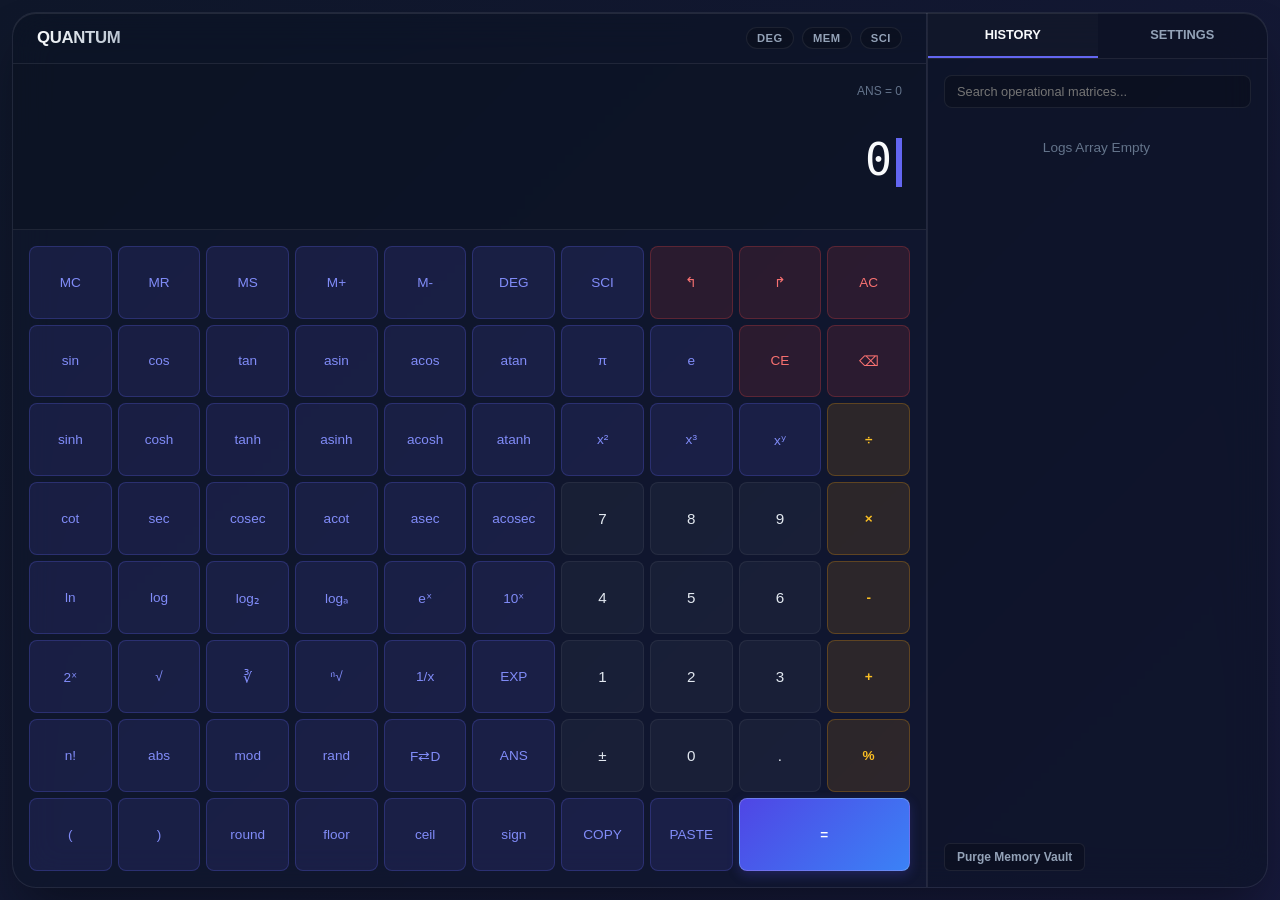
==== commit c65cc371: "Update index.html" ====
--- a/index.html
+++ b/index.html
@@ -10,89 +10,88 @@
            ========================================================================== */
         :root {
             /* Fonts */
-            --font-family: -apple-system, BlinkMacSystemFont, "SF Pro Display", "Segoe UI", Roboto, Helvetica, Arial, sans-serif;
+            --font-family: -apple-system, BlinkMacSystemFont, "Segoe UI", Roboto, Helvetica, Arial, sans-serif, "Apple Color Emoji", "Segoe UI Emoji";
             
-            /* Dark Theme (Default - Ultra Premium Slate / Matte Black) */
-            --bg-gradient: linear-gradient(135deg, #090d16 0%, #111827 50%, #030712 100%);
-            --panel-bg: rgba(17, 24, 39, 0.75);
-            --panel-border: rgba(255, 255, 255, 0.06);
-            --screen-bg: rgba(3, 7, 18, 0.6);
-            --text-primary: #f3f4f6;
-            --text-secondary: #9ca3af;
-            --text-dim: #4b5563;
+            /* Dark Theme (Default) */
+            --bg-gradient: linear-gradient(135deg, #0f172a 0%, #1e1b4b 50%, #020617 100%);
+            --panel-bg: rgba(15, 23, 42, 0.45);
+            --panel-border: rgba(255, 255, 255, 0.08);
+            --text-primary: #f8fafc;
+            --text-secondary: #94a3b8;
+            --text-dim: #64748b;
             
-            /* Button Tones - Dark Mode */
-            --btn-fn-bg: rgba(99, 102, 241, 0.1);
-            --btn-fn-border: rgba(99, 102, 241, 0.2);
-            --btn-fn-text: #a5b4fc;
-            --btn-fn-hover: rgba(99, 102, 241, 0.22);
+            /* Button Tones */
+            --btn-fn-bg: rgba(99, 102, 241, 0.12);
+            --btn-fn-border: rgba(99, 102, 241, 0.25);
+            --btn-fn-text: #818cf8;
+            --btn-fn-hover: rgba(99, 102, 241, 0.25);
             
-            --btn-op-bg: rgba(245, 158, 11, 0.1);
-            --btn-op-border: rgba(245, 158, 11, 0.2);
-            --btn-op-text: #fde047;
-            --btn-op-hover: rgba(245, 158, 11, 0.22);
+            --btn-op-bg: rgba(245, 158, 11, 0.12);
+            --btn-op-border: rgba(245, 158, 11, 0.25);
+            --btn-op-text: #fbbf24;
+            --btn-op-hover: rgba(245, 158, 11, 0.25);
             
-            --btn-num-bg: rgba(255, 255, 255, 0.03);
-            --btn-num-border: rgba(255, 255, 255, 0.05);
-            --btn-num-text: #e5e7eb;
-            --btn-num-hover: rgba(255, 255, 255, 0.08);
+            --btn-num-bg: rgba(255, 255, 255, 0.04);
+            --btn-num-border: rgba(255, 255, 255, 0.06);
+            --btn-num-text: #e2e8f0;
+            --btn-num-hover: rgba(255, 255, 255, 0.1);
             
-            --btn-action-bg: rgba(239, 68, 68, 0.08);
-            --btn-action-border: rgba(239, 68, 68, 0.18);
-            --btn-action-text: #fca5a5;
-            --btn-action-hover: rgba(239, 68, 68, 0.18);
+            --btn-action-bg: rgba(239, 68, 68, 0.12);
+            --btn-action-border: rgba(239, 68, 68, 0.25);
+            --btn-action-text: #f87171;
+            --btn-action-hover: rgba(239, 68, 68, 0.25);
             
-            --btn-eq-bg: linear-gradient(135deg, #4f46e5 0%, #2563eb 100%);
-            --btn-eq-border: rgba(255, 255, 255, 0.15);
+            --btn-eq-bg: linear-gradient(135deg, #4f46e5 0%, #3b82f6 100%);
+            --btn-eq-border: rgba(255, 255, 255, 0.2);
             --btn-eq-text: #ffffff;
-            --btn-eq-hover: linear-gradient(135deg, #6366f1 0%, #3b82f6 100%);
+            --btn-eq-hover: linear-gradient(135deg, #6366f1 0%, #60a5fa 100%);
             
             /* Accents & Effects */
-            --shadow-intensity: rgba(0, 0, 0, 0.6);
-            --blur-radius: 24px;
-            --transition-speed: 0.2s;
-            --neon-accent: #4f46e5;
+            --glow-color: rgba(99, 102, 241, 0.15);
+            --shadow-intensity: rgba(0, 0, 0, 0.4);
+            --blur-radius: 20px;
+            --transition-speed: 0.25s;
+            --neon-accent: #6366f1;
+            
+            /* UI States */
             --active-indicator: #10b981;
         }
 
         [data-theme="light"] {
-            /* Light Theme (Premium Precision Hardware Finish) */
-            --bg-gradient: linear-gradient(135deg, #e2e8f0 0%, #cbd5e1 50%, #94a3b8 100%);
-            --panel-bg: rgba(248, 250, 252, 0.82);
-            --panel-border: rgba(15, 23, 42, 0.08);
-            --screen-bg: rgba(255, 255, 255, 0.75);
+            --bg-gradient: linear-gradient(135deg, #f1f5f9 0%, #e0e7ff 50%, #f8fafc 100%);
+            --panel-bg: rgba(255, 255, 255, 0.65);
+            --panel-border: rgba(0, 0, 0, 0.08);
             --text-primary: #0f172a;
             --text-secondary: #475569;
             --text-dim: #94a3b8;
             
-            /* Button Tones - Light Mode */
-            --btn-fn-bg: rgba(79, 70, 229, 0.06);
-            --btn-fn-border: rgba(79, 70, 229, 0.12);
+            --btn-fn-bg: rgba(79, 70, 229, 0.08);
+            --btn-fn-border: rgba(79, 70, 229, 0.15);
             --btn-fn-text: #4f46e5;
-            --btn-fn-hover: rgba(79, 70, 229, 0.14);
+            --btn-fn-hover: rgba(79, 70, 229, 0.15);
             
-            --btn-op-bg: rgba(217, 119, 6, 0.06);
-            --btn-op-border: rgba(217, 119, 6, 0.14);
-            --btn-op-text: #d97706;
-            --btn-op-hover: rgba(217, 119, 6, 0.14);
+            --btn-op-bg: rgba(217, 119, 6, 0.08);
+            --btn-op-border: rgba(217, 119, 6, 0.15);
+            --btn-op-text: #b45309;
+            --btn-op-hover: rgba(217, 119, 6, 0.15);
             
-            --btn-num-bg: rgba(0, 0, 0, 0.02);
+            --btn-num-bg: rgba(0, 0, 0, 0.03);
             --btn-num-border: rgba(0, 0, 0, 0.06);
             --btn-num-text: #1e293b;
-            --btn-num-hover: rgba(0, 0, 0, 0.06);
+            --btn-num-hover: rgba(0, 0, 0, 0.08);
             
-            --btn-action-bg: rgba(220, 38, 38, 0.05);
-            --btn-action-border: rgba(220, 38, 38, 0.12);
+            --btn-action-bg: rgba(220, 38, 38, 0.08);
+            --btn-action-border: rgba(220, 38, 38, 0.15);
             --btn-action-text: #dc2626;
-            --btn-action-hover: rgba(220, 38, 38, 0.12);
+            --btn-action-hover: rgba(220, 38, 38, 0.15);
             
-            --btn-eq-bg: linear-gradient(135deg, #3b82f6 0%, #1d4ed8 100%);
-            --btn-eq-border: rgba(0, 0, 0, 0.1);
+            --btn-eq-bg: linear-gradient(135deg, #4f46e5 0%, #2563eb 100%);
             --btn-eq-text: #ffffff;
-            --btn-eq-hover: linear-gradient(135deg, #2563eb 0%, #1e40af 100%);
+            --btn-eq-hover: linear-gradient(135deg, #4338ca 0%, #1d4ed8 100%);
             
-            --shadow-intensity: rgba(15, 23, 42, 0.12);
-            --neon-accent: #3b82f6;
+            --glow-color: rgba(79, 70, 229, 0.05);
+            --shadow-intensity: rgba(0, 0, 0, 0.08);
+            --neon-accent: #4f46e5;
         }
 
         /* ==========================================================================
@@ -114,14 +113,13 @@
             overflow: hidden;
             background: var(--bg-gradient);
             background-size: 400% 400%;
-            animation: gradientBg 20s ease infinite;
+            animation: gradientBg 25s ease infinite;
             display: flex;
             justify-content: center;
             align-items: center;
             color: var(--text-primary);
-            perspective: 1200px;
-            padding: 16px;
-            transition: background var(--transition-speed) ease;
+            perspective: 1000px;
+            padding: 12px;
         }
 
         @keyframes gradientBg {
@@ -135,25 +133,25 @@
            ========================================================================== */
         .app-workspace {
             width: 100%;
-            max-width: 1360px;
+            max-width: 1440px;
             height: 100%;
-            max-height: 860px;
+            max-height: 900px;
             background: var(--panel-bg);
             backdrop-filter: blur(var(--blur-radius));
             -webkit-backdrop-filter: blur(var(--blur-radius));
             border: 1px solid var(--panel-border);
-            border-radius: 20px;
-            box-shadow: 0 30px 60px -15px var(--shadow-intensity), 
-                        inset 0 1px 1px rgba(255,255,255,0.05);
+            border-radius: 24px;
+            box-shadow: 0 25px 50px -12px var(--shadow-intensity), 
+                        inset 0 1px 0 rgba(255,255,255,0.1);
             display: grid;
-            grid-template-columns: 1fr 320px;
+            grid-template-columns: 1fr 340px;
             overflow: hidden;
-            animation: appEntrance 0.6s cubic-bezier(0.16, 1, 0.3, 1) both;
+            animation: appEntrance 0.8s cubic-bezier(0.16, 1, 0.3, 1) both;
             position: relative;
         }
 
         @keyframes appEntrance {
-            0% { opacity: 0; transform: scale(0.97) translateY(15px); }
+            0% { opacity: 0; transform: scale(0.96) translateY(20px); }
             100% { opacity: 1; transform: scale(1) translateY(0); }
         }
 
@@ -173,77 +171,71 @@
             display: flex;
             justify-content: space-between;
             align-items: center;
-            padding: 12px 24px;
-            background: rgba(0, 0, 0, 0.06);
+            padding: 14px 24px;
+            background: rgba(0, 0, 0, 0.1);
             border-bottom: 1px solid var(--panel-border);
         }
 
         .brand-signature {
             font-weight: 700;
-            font-size: 0.95rem;
-            letter-spacing: 0.04em;
-            color: var(--text-primary);
+            font-size: 1.05rem;
+            letter-spacing: -0.02em;
+            background: linear-gradient(90deg, var(--text-primary), var(--text-secondary));
+            -webkit-background-clip: text;
+            -webkit-text-fill-color: transparent;
             display: flex;
             align-items: center;
-            gap: 6px;
+            gap: 8px;
         }
 
         .system-status-indicators {
             display: flex;
-            gap: 6px;
-            align-items: center;
+            gap: 8px;
         }
 
         .status-pill {
-            padding: 3px 9px;
-            border-radius: 6px;
-            font-size: 0.65rem;
+            padding: 4px 10px;
+            border-radius: 20px;
+            font-size: 0.7rem;
             font-weight: 600;
-            letter-spacing: 0.04em;
-            background: rgba(0,0,0,0.15);
+            letter-spacing: 0.05em;
+            background: rgba(0,0,0,0.2);
             border: 1px solid var(--panel-border);
             color: var(--text-secondary);
-            transition: all var(--transition-speed) ease;
+            transition: all var(--transition-speed);
         }
 
         .status-pill.active {
-            color: #ffffff;
-            background: var(--neon-accent);
-            border-color: rgba(255,255,255,0.1);
-            box-shadow: 0 2px 6px rgba(79, 70, 229, 0.3);
+            color: var(--active-indicator);
+            border-color: rgba(16, 185, 129, 0.3);
+            box-shadow: 0 0 8px rgba(16, 185, 129, 0.15);
         }
 
         .mobile-sidebar-toggle {
             display: none;
-            padding: 5px 10px;
-            border-radius: 6px;
-            font-size: 0.7rem;
+            padding: 6px 12px;
+            border-radius: 8px;
+            font-size: 0.75rem;
             font-weight: 600;
             background: rgba(255, 255, 255, 0.05);
             border: 1px solid var(--panel-border);
             color: var(--text-primary);
             cursor: pointer;
-            transition: all var(--transition-speed);
-        }
-        .mobile-sidebar-toggle:hover {
-            background: rgba(255, 255, 255, 0.1);
-        }
-
-        /* Premium Matte Screen Display */
+        }
+
+        /* Unified Terminal Screen Display */
         .display-terminal {
-            background: var(--screen-bg);
-            padding: 20px 28px;
+            background: rgba(0, 0, 0, 0.15);
+            padding: 20px 24px;
             display: flex;
             flex-direction: column;
             justify-content: flex-end;
             align-items: flex-end;
             position: relative;
-            min-height: 150px;
-            max-height: 200px;
+            min-height: 140px;
+            max-height: 220px;
             border-bottom: 1px solid var(--panel-border);
             overflow: hidden;
-            box-shadow: inset 0 3px 10px rgba(0,0,0,0.2);
-            transition: background var(--transition-speed) ease;
         }
 
         .meta-line {
@@ -251,15 +243,14 @@
             gap: 12px;
             font-size: 0.75rem;
             color: var(--text-dim);
-            margin-bottom: 6px;
+            margin-bottom: 4px;
             width: 100%;
             justify-content: flex-end;
             font-family: monospace;
-            font-weight: 600;
         }
 
         .expression-stream {
-            font-size: 1.3rem;
+            font-size: 1.25rem;
             color: var(--text-secondary);
             min-height: 1.8rem;
             word-wrap: break-word;
@@ -268,26 +259,23 @@
             width: 100%;
             max-height: 3.6rem;
             overflow-y: auto;
-            font-family: "SF Mono", Monaco, Consolas, monospace;
+            font-family: monospace;
             line-height: 1.3;
-            letter-spacing: -0.01em;
-            opacity: 0.85;
         }
 
         .result-render-pipeline {
-            font-size: 3rem;
-            font-weight: 400;
+            font-size: 2.8rem;
+            font-weight: 300;
             color: var(--text-primary);
-            margin-top: 2px;
+            margin-top: 4px;
             white-space: nowrap;
             overflow-x: auto;
             width: 100%;
             text-align: right;
-            font-family: "SF Mono", Monaco, Consolas, monospace;
+            font-family: monospace;
             scrollbar-width: none;
             position: relative;
             line-height: 1.1;
-            letter-spacing: -0.02em;
         }
 
         .result-render-pipeline::-webkit-scrollbar {
@@ -298,19 +286,19 @@
             font-size: 0.95rem;
             color: var(--text-dim);
             min-height: 1.2rem;
-            margin-top: 4px;
-            font-family: "SF Mono", Monaco, Consolas, monospace;
+            margin-top: 2px;
+            font-family: monospace;
         }
 
         /* Console Cursor Effect */
         .terminal-cursor {
             display: inline-block;
-            width: 3px;
-            height: 1em;
+            width: 6px;
+            height: 1.1em;
             background: var(--neon-accent);
-            margin-left: 5px;
+            margin-left: 4px;
             vertical-align: middle;
-            animation: cursorBlink 1.2s steps(2, start) infinite;
+            animation: cursorBlink 1s infinite;
         }
 
         @keyframes cursorBlink {
@@ -318,108 +306,93 @@
             50% { opacity: 1; }
         }
 
-        /* Keyboard Workspace Grid Layout */
+        /* Matrix Core Input Workspace Matrix Grid Layout */
         .input-matrix-grid {
             display: grid;
             grid-template-columns: repeat(10, 1fr);
             gap: 6px;
             padding: 16px;
-            background: rgba(0,0,0,0.04);
+            background: rgba(0,0,0,0.02);
             overflow-y: auto;
         }
 
-        /* Tactical Button Interface Units */
+        /* Unified Keyboard Interface Units */
         .key-unit {
             border: 1px solid;
-            border-radius: 6px;
+            border-radius: 8px;
             font-size: 0.85rem;
-            font-weight: 600;
+            font-weight: 500;
             display: flex;
             justify-content: center;
             align-items: center;
             cursor: pointer;
-            transition: transform 0.08s ease, background-color var(--transition-speed) ease, border-color var(--transition-speed) ease, box-shadow var(--transition-speed) ease;
+            transition: all 0.15s cubic-bezier(0.4, 0, 0.2, 1);
             position: relative;
             overflow: hidden;
-            min-height: 44px;
+            min-height: 42px;
             outline: none;
-            padding: 6px;
+            padding: 4px;
             text-overflow: ellipsis;
             white-space: nowrap;
-            box-shadow: 0 1px 3px rgba(0,0,0,0.1), inset 0 1px 0 rgba(255,255,255,0.05);
-        }
-
-        .key-unit::after {
-            content: '';
-            position: absolute;
-            top: 0; left: 0; width: 100%; height: 100%;
-            background: linear-gradient(to bottom, rgba(255,255,255,0.06), transparent);
-            pointer-events: none;
-        }
-
-        /* Key Color Variants Map Mechanics */
+        }
+
+        /* Key Theming & Class Specifiers */
         .key-fn {
             background: var(--btn-fn-bg);
             border-color: var(--btn-fn-border);
             color: var(--btn-fn-text);
         }
-        .key-fn:hover { background: var(--btn-fn-hover); border-color: rgba(99, 102, 241, 0.35); }
-        .key-fn:active { transform: scale(0.95); background: rgba(99, 102, 241, 0.3); }
+        .key-fn:hover { background: var(--btn-fn-hover); transform: translateY(-1px); }
+        .key-fn:active { transform: translateY(1px); }
 
         .key-op {
             background: var(--btn-op-bg);
             border-color: var(--btn-op-border);
             color: var(--btn-op-text);
-            font-size: 1rem;
-        }
-        .key-op:hover { background: var(--btn-op-hover); border-color: rgba(245, 158, 11, 0.35); }
-        .key-op:active { transform: scale(0.95); background: rgba(245, 158, 11, 0.3); }
+            font-weight: 600;
+        }
+        .key-op:hover { background: var(--btn-op-hover); transform: translateY(-1px); }
+        .key-op:active { transform: translateY(1px); }
 
         .key-num {
             background: var(--btn-num-bg);
             border-color: var(--btn-num-border);
             color: var(--btn-num-text);
-            font-size: 1rem;
-            font-weight: 500;
-        }
-        .key-num:hover { background: var(--btn-num-hover); border-color: rgba(255, 255, 255, 0.15); }
-        .key-num:active { transform: scale(0.95); background: rgba(255, 255, 255, 0.15); }
-
-        [data-theme="light"] .key-num:hover {
-            border-color: rgba(0, 0, 0, 0.15);
-        }
+            font-size: 0.95rem;
+        }
+        .key-num:hover { background: var(--btn-num-hover); transform: translateY(-1px); }
+        .key-num:active { transform: translateY(1px); }
 
         .key-action {
             background: var(--btn-action-bg);
             border-color: var(--btn-action-border);
             color: var(--btn-action-text);
         }
-        .key-action:hover { background: var(--btn-action-hover); border-color: rgba(239, 68, 68, 0.35); }
-        .key-action:active { transform: scale(0.95); background: rgba(239, 68, 68, 0.25); }
+        .key-action:hover { background: var(--btn-action-hover); transform: translateY(-1px); }
+        .key-action:active { transform: translateY(1px); }
 
         .key-equal {
             background: var(--btn-eq-bg);
             border-color: var(--btn-eq-border);
             color: var(--btn-eq-text);
-            font-weight: 700;
-            font-size: 1.1rem;
+            font-weight: bold;
             grid-column: span 2;
-            box-shadow: 0 4px 12px rgba(79, 70, 229, 0.25), inset 0 1px 0 rgba(255,255,255,0.15);
-        }
-        .key-equal:hover { background: var(--btn-eq-hover); box-shadow: 0 6px 16px rgba(79, 70, 229, 0.35); }
-        .key-equal:active { transform: scale(0.97); }
+            box-shadow: 0 4px 12px rgba(79, 70, 229, 0.25);
+        }
+        .key-equal:hover { background: var(--btn-eq-hover); transform: translateY(-1px); box-shadow: 0 6px 16px rgba(79, 70, 229, 0.35); }
+        .key-equal:active { transform: translateY(1px); }
 
         .key-unit:focus-visible {
             box-shadow: 0 0 0 3px var(--neon-accent);
         }
 
-        /* Keyboard Kinetic Ripple Element */
+        /* Keyboard Ripple Element */
         .ripple-surface {
             position: absolute;
             border-radius: 50%;
-            background: rgba(255,255,255,0.18);
+            background: rgba(255,255,255,0.25);
             transform: scale(0);
-            animation: rippleEffect 0.35s linear;
+            animation: rippleEffect 0.4s linear;
             pointer-events: none;
         }
 
@@ -433,7 +406,7 @@
         .control-sidebar {
             display: grid;
             grid-template-rows: auto 1fr;
-            background: rgba(0,0,0,0.08);
+            background: rgba(0,0,0,0.12);
             overflow: hidden;
             border-left: 1px solid var(--panel-border);
         }
@@ -441,26 +414,25 @@
         .sidebar-tabs {
             display: flex;
             border-bottom: 1px solid var(--panel-border);
-            background: rgba(0,0,0,0.04);
+            background: rgba(0,0,0,0.08);
         }
 
         .tab-trigger {
             flex: 1;
-            padding: 12px;
+            padding: 14px;
             text-align: center;
-            font-size: 0.75rem;
-            font-weight: 700;
-            letter-spacing: 0.05em;
+            font-size: 0.8rem;
+            font-weight: 600;
             cursor: pointer;
             color: var(--text-secondary);
-            transition: all var(--transition-speed) ease;
+            transition: all var(--transition-speed);
             border-bottom: 2px solid transparent;
         }
 
         .tab-trigger.active {
             color: var(--text-primary);
             border-bottom-color: var(--neon-accent);
-            background: rgba(255,255,255,0.01);
+            background: rgba(255,255,255,0.02);
         }
 
         .panel-content-viewport {
@@ -480,19 +452,19 @@
             display: flex;
         }
 
-        /* History Track Management Components */
+        /* History Stream Architecture */
         .history-search-bar {
             width: 100%;
             padding: 8px 12px;
-            border-radius: 6px;
-            background: rgba(0,0,0,0.15);
+            border-radius: 8px;
+            background: rgba(0,0,0,0.2);
             border: 1px solid var(--panel-border);
             color: var(--text-primary);
             font-size: 0.8rem;
             margin-bottom: 12px;
             outline: none;
-            transition: border-color var(--transition-speed);
-        }
+        }
+        
         .history-search-bar:focus {
             border-color: var(--neon-accent);
         }
@@ -502,29 +474,29 @@
             overflow-y: auto;
             display: flex;
             flex-direction: column;
-            gap: 8px;
+            gap: 10px;
             padding-right: 2px;
         }
 
         .history-item-card {
-            background: rgba(255,255,255,0.01);
+            background: rgba(255,255,255,0.02);
             border: 1px solid var(--panel-border);
-            border-radius: 8px;
+            border-radius: 10px;
             padding: 10px;
             position: relative;
             cursor: pointer;
-            transition: all var(--transition-speed) ease;
-            animation: slideInUp 0.25s ease;
+            transition: all var(--transition-speed);
+            animation: slideInUp 0.3s ease;
         }
 
         @keyframes slideInUp {
-            from { opacity: 0; transform: translateY(8px); }
+            from { opacity: 0; transform: translateY(10px); }
             to { opacity: 1; transform: translateY(0); }
         }
 
         .history-item-card:hover {
-            background: rgba(255,255,255,0.03);
-            border-color: rgba(255,255,255,0.1);
+            background: rgba(255,255,255,0.04);
+            border-color: rgba(255,255,255,0.12);
         }
 
         .history-card-meta {
@@ -533,7 +505,6 @@
             font-size: 0.65rem;
             color: var(--text-dim);
             margin-bottom: 4px;
-            font-weight: 600;
         }
 
         .history-card-expr {
@@ -545,7 +516,7 @@
         }
 
         .history-card-res {
-            font-size: 1.1rem;
+            font-size: 1.15rem;
             font-weight: 600;
             color: var(--text-primary);
             text-align: right;
@@ -571,8 +542,7 @@
             background: transparent;
             border: none;
             color: var(--text-dim);
-            font-size: 0.65rem;
-            font-weight: 600;
+            font-size: 0.7rem;
             cursor: pointer;
         }
 
@@ -589,32 +559,31 @@
         .footer-action-btn {
             padding: 6px 12px;
             border-radius: 6px;
-            font-size: 0.7rem;
-            font-weight: 700;
-            letter-spacing: 0.02em;
+            font-size: 0.75rem;
+            font-weight: 600;
             cursor: pointer;
-            background: rgba(0,0,0,0.15);
+            background: rgba(0,0,0,0.2);
             border: 1px solid var(--panel-border);
             color: var(--text-secondary);
-            transition: all var(--transition-speed) ease;
+            transition: all var(--transition-speed);
         }
 
         .footer-action-btn:hover {
             color: var(--text-primary);
-            background: rgba(255,255,255,0.04);
-        }
-
-        /* Settings Structurals */
+            background: rgba(255,255,255,0.05);
+        }
+
+        /* Settings Sub-System Layout Architecture */
         .settings-box-structure {
             display: flex;
             flex-direction: column;
-            gap: 14px;
+            gap: 16px;
         }
 
         .setting-row-item {
             display: flex;
             flex-direction: column;
-            gap: 4px;
+            gap: 6px;
         }
 
         .setting-row-header {
@@ -625,22 +594,22 @@
         }
 
         .setting-label {
-            font-size: 0.8rem;
-            font-weight: 700;
+            font-size: 0.85rem;
+            font-weight: 600;
         }
 
         .setting-desc {
-            font-size: 0.68rem;
+            font-size: 0.7rem;
             color: var(--text-dim);
         }
 
-        /* Toggle Switches */
+        /* Control Switch Toggle Mechanism */
         .toggle-switch-shell {
-            width: 38px;
-            height: 20px;
-            background: rgba(0,0,0,0.2);
+            width: 40px;
+            height: 22px;
+            background: rgba(0,0,0,0.3);
             border: 1px solid var(--panel-border);
-            border-radius: 10px;
+            border-radius: 12px;
             position: relative;
             cursor: pointer;
             transition: background var(--transition-speed);
@@ -650,14 +619,14 @@
         .toggle-switch-shell::after {
             content: '';
             position: absolute;
-            width: 14px;
-            height: 14px;
+            width: 16px;
+            height: 16px;
             border-radius: 50%;
             background: #ffffff;
             top: 2px;
             left: 2px;
-            transition: transform var(--transition-speed) cubic-bezier(0.25, 1, 0.5, 1);
-            box-shadow: 0 1px 3px rgba(0,0,0,0.3);
+            transition: transform var(--transition-speed);
+            box-shadow: 0 2px 4px rgba(0,0,0,0.2);
         }
 
         .toggle-switch-shell.enabled {
@@ -670,13 +639,12 @@
 
         .select-native-wrapper select {
             width: 100%;
-            padding: 5px 8px;
+            padding: 6px 10px;
             border-radius: 6px;
-            background: rgba(0,0,0,0.15);
+            background: rgba(0,0,0,0.2);
             border: 1px solid var(--panel-border);
             color: var(--text-primary);
-            font-size: 0.75rem;
-            font-weight: 600;
+            font-size: 0.8rem;
             outline: none;
         }
 
@@ -696,19 +664,18 @@
         }
 
         .toast-unit {
-            padding: 8px 14px;
-            border-radius: 6px;
-            background: rgba(17, 24, 39, 0.95);
-            border-left: 3px solid var(--neon-accent);
-            box-shadow: 0 12px 30px rgba(0,0,0,0.4);
-            color: #f3f4f6;
-            font-size: 0.75rem;
-            font-weight: 600;
+            padding: 10px 16px;
+            border-radius: 8px;
+            background: rgba(15, 23, 42, 0.95);
+            border-left: 4px solid var(--neon-accent);
+            box-shadow: 0 10px 25px -5px rgba(0,0,0,0.5);
+            color: var(--text-primary);
+            font-size: 0.8rem;
             display: flex;
             align-items: center;
-            gap: 8px;
+            gap: 10px;
             transform: translateX(-120%);
-            transition: transform 0.35s cubic-bezier(0.175, 0.885, 0.32, 1.15), opacity 0.25s;
+            transition: transform 0.4s cubic-bezier(0.175, 0.885, 0.32, 1.275), opacity 0.3s;
             opacity: 0;
             pointer-events: auto;
         }
@@ -723,83 +690,173 @@
         }
 
         /* ==========================================================================
-           RESPONSIVE RE-ARCHITECTURE & MEDIA ADAPTATION MATRIX
+           RESPONSIVE DESIGN BREAKPOINTS (ADAPTIVE SYSTEM RE-ARCHITECTURE)
            ========================================================================== */
+        
+        /* 1. Laptops and Smaller Desktops */
         @media (max-width: 1200px) {
             .app-workspace {
-                grid-template-columns: 1fr 280px;
+                grid-template-columns: 1fr 300px;
                 height: 95vh;
             }
             .input-matrix-grid {
                 grid-template-columns: repeat(8, 1fr);
             }
+            /* Re-map spanning buttons for dynamic compression alignment */
             .key-equal {
                 grid-column: span 2;
             }
         }
 
+        /* 2. Tablets and Medium Screens (Landscape/Portrait Switchers) */
         @media (max-width: 992px) {
-            body { padding: 8px; }
+            body {
+                padding: 8px;
+            }
             .app-workspace {
                 grid-template-columns: 1fr;
                 height: 100%;
                 max-height: none;
-                border-radius: 12px;
-            }
-            .calculator-core { border-right: none; }
-            .mobile-sidebar-toggle { display: block; }
+                border-radius: 16px;
+            }
+            .calculator-core {
+                border-right: none;
+            }
+            .mobile-sidebar-toggle {
+                display: block;
+            }
             
+            /* Reposition Side Panel into Overlay Modal Sheets */
             .control-sidebar {
                 position: absolute;
-                top: 0; right: 0;
-                width: 300px; height: 100%;
+                top: 0;
+                right: 0;
+                width: 320px;
+                height: 100%;
                 z-index: 1000;
                 transform: translateX(100%);
                 transition: transform 0.3s cubic-bezier(0.4, 0, 0.2, 1);
-                background: var(--panel-bg);
-                backdrop-filter: blur(30px);
-                -webkit-backdrop-filter: blur(30px);
+                background: rgba(15, 23, 42, 0.95);
+                backdrop-filter: blur(25px);
+                -webkit-backdrop-filter: blur(25px);
                 border-left: 1px solid var(--panel-border);
             }
             .control-sidebar.sidebar-open {
                 transform: translateX(0);
-                box-shadow: -10px 0 40px rgba(0,0,0,0.4);
-            }
-            .input-matrix-grid { grid-template-columns: repeat(6, 1fr); }
-        }
-
+                box-shadow: -10px 0 30px rgba(0,0,0,0.5);
+            }
+            
+            .input-matrix-grid {
+                grid-template-columns: repeat(6, 1fr);
+            }
+        }
+
+        /* 3. Small Tablets and Large Smartphones */
         @media (max-width: 768px) {
-            .display-terminal { padding: 16px 20px; min-height: 120px; }
-            .result-render-pipeline { font-size: 2.4rem; }
-            .input-matrix-grid { grid-template-columns: repeat(5, 1fr); gap: 5px; padding: 12px; }
-            .key-unit { min-height: 42px; font-size: 0.8rem; }
-        }
-
+            .display-terminal {
+                padding: 16px 20px;
+                min-height: 120px;
+            }
+            .result-render-pipeline {
+                font-size: 2.3rem;
+            }
+            .input-matrix-grid {
+                grid-template-columns: repeat(5, 1fr);
+                gap: 5px;
+                padding: 12px;
+            }
+            .key-unit {
+                min-height: 44px;
+                font-size: 0.8rem;
+            }
+            .key-num {
+                font-size: 0.9rem;
+            }
+        }
+
+        /* 4. Ultra-Compact Mobile Architectures (Standard Phones Portrait) */
         @media (max-width: 480px) {
-            body { padding: 0; }
-            .app-workspace { border-radius: 0; border: none; height: 100dvh; }
-            .core-header { padding: 8px 14px; }
-            .display-terminal { padding: 12px 16px; min-height: 95px; }
-            .result-render-pipeline { font-size: 1.9rem; }
-            .expression-stream { font-size: 1.05rem; }
-            .input-matrix-grid { grid-template-columns: repeat(4, 1fr); gap: 4px; padding: 6px; }
-            .key-unit { min-height: 38px; border-radius: 5px; font-size: 0.75rem; }
-            .key-equal { grid-column: span 1; }
-            .control-sidebar { width: 100%; }
-        }
-
+            body {
+                padding: 0;
+            }
+            .app-workspace {
+                border-radius: 0;
+                border: none;
+                height: 100dvh;
+            }
+            .core-header {
+                padding: 10px 16px;
+            }
+            .display-terminal {
+                padding: 12px 16px;
+                min-height: 100px;
+            }
+            .result-render-pipeline {
+                font-size: 2rem;
+            }
+            .expression-stream {
+                font-size: 1.1rem;
+            }
+            .input-matrix-grid {
+                grid-template-columns: repeat(4, 1fr);
+                gap: 4px;
+                padding: 8px;
+            }
+            .key-unit {
+                min-height: 40px;
+                border-radius: 6px;
+                font-size: 0.75rem;
+            }
+            /* Override explicit double grid alignments to protect narrow viewports */
+            .key-equal {
+                grid-column: span 1;
+            }
+            .control-sidebar {
+                width: 100%;
+            }
+        }
+
+        /* 5. Device Landscape Mode Visual Protection Adaptations */
         @media (max-height: 520px) and (orientation: landscape) {
-            body { padding: 0; }
-            .app-workspace { border-radius: 0; height: 100vh; grid-template-columns: 1fr; }
-            .calculator-core { grid-template-rows: auto 1fr; }
-            .display-terminal { padding: 6px 16px; min-height: 60px; max-height: 80px; }
-            .result-render-pipeline { font-size: 1.5rem; margin-top: 0; }
-            .expression-stream { font-size: 0.9rem; min-height: 1.2rem; }
-            .live-preview-subline { display: none; }
-            .input-matrix-grid { grid-template-columns: repeat(10, 1fr); padding: 4px; gap: 4px; }
-            .key-unit { min-height: 30px; font-size: 0.72rem; padding: 2px; }
-        }
-
+            body {
+                padding: 0;
+            }
+            .app-workspace {
+                border-radius: 0;
+                height: 100vh;
+                grid-template-columns: 1fr;
+            }
+            .calculator-core {
+                grid-template-rows: auto 1fr; /* Merge screen footprint headers */
+            }
+            .display-terminal {
+                padding: 6px 16px;
+                min-height: 65px;
+                max-height: 85px;
+            }
+            .result-render-pipeline {
+                font-size: 1.6rem;
+                margin-top: 0;
+            }
+            .expression-stream {
+                font-size: 0.95rem;
+                min-height: 1.2rem;
+            }
+            .live-preview-subline {
+                display: none;
+            }
+            .input-matrix-grid {
+                grid-template-columns: repeat(10, 1fr);
+                padding: 6px;
+                gap: 4px;
+            }
+            .key-unit {
+                min-height: 32px;
+                font-size: 0.75rem;
+            }
+        }
+
+        /* Animation suppression utility logic */
         .no-animations *, .no-animations {
             animation: none !important;
             transition: none !important;
@@ -813,13 +870,13 @@
         <main class="calculator-core">
             <header class="core-header">
                 <div class="brand-signature">
-                    <span>QUANTUM</span><span style="font-weight:300; opacity:0.65;">CALC</span>
+                    <span>QUANTUM</span><span style="font-weight:300; opacity:0.7;">CALC</span>
                 </div>
                 <div class="system-status-indicators">
                     <div class="status-pill" id="indicatorAngle">DEG</div>
                     <div class="status-pill" id="indicatorMemory">MEM</div>
                     <div class="status-pill" id="indicatorSci">SCI</div>
-                    <button class="mobile-sidebar-toggle" id="mobilePanelTrigger" aria-label="Toggle Configuration Panel">Menu</button>
+                    <button class="mobile-sidebar-toggle" id="mobilePanelTrigger" aria-label="Toggle Navigation Panel">Menu</button>
                 </div>
             </header>
 
@@ -832,9 +889,9 @@
                 <div class="live-preview-subline" id="displayLivePreview"></div>
             </section>
 
-            <!-- KEYBOARD GRID MATRICES -->
+            <!-- KEYBOARD WORKSPACE INTERFACE GRID MAP -->
             <div class="input-matrix-grid" id="keyboardMatrixContainer" role="grid">
-                <!-- ROW 1 -->
+                <!-- ROW 1: MEMORY & CONFIGURATION AGENTS -->
                 <button class="key-unit key-fn" data-token="MC" aria-label="Clear Memory">MC</button>
                 <button class="key-unit key-fn" data-token="MR" aria-label="Recall Memory">MR</button>
                 <button class="key-unit key-fn" data-token="MS" aria-label="Store Memory">MS</button>
@@ -846,7 +903,7 @@
                 <button class="key-unit key-action" data-token="REDO" aria-label="Redo Actions">↱</button>
                 <button class="key-unit key-action" data-token="AC" aria-label="All Clear">AC</button>
 
-                <!-- ROW 2 -->
+                <!-- ROW 2: ADVANCED MATHS & SCALING REPRESENTATIONS -->
                 <button class="key-unit key-fn" data-token="sin" aria-label="Sine">sin</button>
                 <button class="key-unit key-fn" data-token="cos" aria-label="Cosine">cos</button>
                 <button class="key-unit key-fn" data-token="tan" aria-label="Tangent">tan</button>
@@ -858,7 +915,7 @@
                 <button class="key-unit key-action" data-token="CE" aria-label="Clear Entry">CE</button>
                 <button class="key-unit key-action" data-token="BACKSPACE" aria-label="Backspace">⌫</button>
 
-                <!-- ROW 3 -->
+                <!-- ROW 3: HYPERBOLICS & ALGEBRAIC COMPLEXITY PACKETS -->
                 <button class="key-unit key-fn" data-token="sinh" aria-label="Hyperbolic Sine">sinh</button>
                 <button class="key-unit key-fn" data-token="cosh" aria-label="Hyperbolic Cosine">cosh</button>
                 <button class="key-unit key-fn" data-token="tanh" aria-label="Hyperbolic Tangent">tanh</button>
@@ -870,7 +927,7 @@
                 <button class="key-unit key-fn" data-token="xʸ" aria-label="Power of Y">xʸ</button>
                 <button class="key-unit key-op" data-token="÷" aria-label="Divide">÷</button>
 
-                <!-- ROW 4 -->
+                <!-- ROW 4: COSECANTS, INVERSES & CO-FUNCTIONS -->
                 <button class="key-unit key-fn" data-token="cot" aria-label="Cotangent">cot</button>
                 <button class="key-unit key-fn" data-token="sec" aria-label="Secant">sec</button>
                 <button class="key-unit key-fn" data-token="cosec" aria-label="Cosecant">cosec</button>
@@ -882,7 +939,7 @@
                 <button class="key-unit key-num" data-token="9" aria-label="Digit 9">9</button>
                 <button class="key-unit key-op" data-token="×" aria-label="Multiply">×</button>
 
-                <!-- ROW 5 -->
+                <!-- ROW 5: LOGARITHMIC STREAM MECHANICS & EXPONENTIALS -->
                 <button class="key-unit key-fn" data-token="ln" aria-label="Natural Logarithm">ln</button>
                 <button class="key-unit key-fn" data-token="log" aria-label="Base 10 Logarithm">log</button>
                 <button class="key-unit key-fn" data-token="log₂" aria-label="Base 2 Logarithm">log₂</button>
@@ -894,7 +951,7 @@
                 <button class="key-unit key-num" data-token="6" aria-label="Digit 6">6</button>
                 <button class="key-unit key-op" data-token="-" aria-label="Subtract">-</button>
 
-                <!-- ROW 6 -->
+                <!-- ROW 6: ROOTS, RADICALS, GRAPH CONSTANTS -->
                 <button class="key-unit key-fn" data-token="2ˣ" aria-label="2 to power X">2ˣ</button>
                 <button class="key-unit key-fn" data-token="√" aria-label="Square Root">√</button>
                 <button class="key-unit key-fn" data-token="∛" aria-label="Cube Root">∛</button>
@@ -906,7 +963,7 @@
                 <button class="key-unit key-num" data-token="3" aria-label="Digit 3">3</button>
                 <button class="key-unit key-op" data-token="+" aria-label="Add">+</button>
 
-                <!-- ROW 7 -->
+                <!-- ROW 7: NUMBER FUNCTIONS & PARSER MODES -->
                 <button class="key-unit key-fn" data-token="!" aria-label="Factorial">n!</button>
                 <button class="key-unit key-fn" data-token="abs" aria-label="Absolute Value">abs</button>
                 <button class="key-unit key-fn" data-token="mod" aria-label="Modulo Operations">mod</button>
@@ -918,7 +975,7 @@
                 <button class="key-unit key-num" data-token="." aria-label="Decimal point">.</button>
                 <button class="key-unit key-op" data-token="%" aria-label="Percentage">%</button>
 
-                <!-- ROW 8 -->
+                <!-- ROW 8: COMPLEX ALGEBRA GROUPERS & INVOCATION OPERATOR -->
                 <button class="key-unit key-fn" data-token="(" aria-label="Left Parenthesis">(</button>
                 <button class="key-unit key-fn" data-token=")" aria-label="Right Parenthesis">)</button>
                 <button class="key-unit key-fn" data-token="round" aria-label="Round Real Number">round</button>
@@ -939,23 +996,25 @@
             </nav>
 
             <div class="panel-content-viewport">
-                <!-- PANEL: HISTORY -->
+                <!-- PANEL: HISTORICAL ENGINE STORAGE SYSTEM -->
                 <div class="tab-panel active" id="panelHistory" role="tabpanel">
                     <input type="text" class="history-search-bar" id="historySearchEngine" placeholder="Search operational matrices...">
-                    <div class="history-list-stream" id="historyStreamTarget"></div>
+                    <div class="history-list-stream" id="historyStreamTarget">
+                        <!-- Hydrated programmatically via History Engine Modules -->
+                    </div>
                     <footer class="panel-action-footer">
                         <button class="footer-action-btn" id="btnHistoryClearAll">Purge Memory Vault</button>
                     </footer>
                 </div>
 
-                <!-- PANEL: SETTINGS -->
+                <!-- PANEL: SYSTEM PREFERENCES CONFIGURATION ARCHITECTURE -->
                 <div class="tab-panel" id="panelSettings" role="tabpanel">
                     <div class="settings-box-structure">
                         <div class="setting-row-item">
                             <div class="setting-row-header">
                                 <div>
                                     <div class="setting-label">Visual Theme Architecture</div>
-                                    <div class="setting-desc">Reconfigure color execution parameters</div>
+                                    <div class="setting-desc">Reconfigure system color tone spectrums</div>
                                 </div>
                                 <div class="select-native-wrapper">
                                     <select id="settingThemeSelector">
@@ -970,7 +1029,7 @@
                             <div class="setting-row-header">
                                 <div>
                                     <div class="setting-label">Fluid Kinetic Framework</div>
-                                    <div class="setting-desc">Toggle layout physics layers</div>
+                                    <div class="setting-desc">Toggle premium motion canvas physics</div>
                                 </div>
                                 <div class="toggle-switch-shell enabled" id="settingToggleAnimations"></div>
                             </div>
@@ -980,7 +1039,7 @@
                             <div class="setting-row-header">
                                 <div>
                                     <div class="setting-label">Acoustic Feedback Channels</div>
-                                    <div class="setting-desc">Synthesize execution waveforms</div>
+                                    <div class="setting-desc">Synthesize confirmation ticks on execution</div>
                                 </div>
                                 <div class="toggle-switch-shell" id="settingToggleAcoustics"></div>
                             </div>
@@ -990,7 +1049,7 @@
                             <div class="setting-row-header">
                                 <div>
                                     <div class="setting-label">Precision Mantissa Depth</div>
-                                    <div class="setting-desc">Define processing scaling cutoff limits</div>
+                                    <div class="setting-desc">Define decimal resolution limits</div>
                                 </div>
                                 <div class="select-native-wrapper">
                                     <select id="settingPrecisionLimit">
@@ -1007,7 +1066,7 @@
                             <div class="setting-row-header">
                                 <div>
                                     <div class="setting-label">System Storage Array</div>
-                                    <div class="setting-desc">Purge state configurations array map</div>
+                                    <div class="setting-desc">Reset complete architectural footprint</div>
                                 </div>
                                 <button class="footer-action-btn" style="color:#ef4444; border-color:rgba(239,68,68,0.2);" id="btnResetConfigurationArray">Factory Reset</button>
                             </div>
@@ -1018,20 +1077,24 @@
         </aside>
     </div>
 
-    <!-- TOAST NOTIFICATION STACK -->
+    <!-- NOTIFICATION SYSTEM FLOATING ELEMENT LAYER -->
     <div class="toast-notification-system" id="systemToastNotificationLayer"></div>
 
     <!-- ==========================================================================
-         JAVASCRIPT RUNTIME ENGINE CORE
+         JAVASCRIPT RUNTIME EXECUTION ARCHITECTURE (ES2024 ENGINE CODES)
          ========================================================================== */ -->
     <script>
         document.addEventListener("DOMContentLoaded", () => {
+
+            /* ==========================================================================
+               1. DATA STATE CONTROL CENTER & STORAGE REGISTRY
+               ========================================================================== */
             const STATE = {
                 expression: "",
                 result: "0",
                 lastAnswer: 0,
                 memory: 0,
-                angleMode: "DEG",
+                angleMode: "DEG", // DEG, RAD, GRAD
                 scientificMode: false,
                 undoStack: [],
                 redoStack: [],
@@ -1045,6 +1108,9 @@
                 history: []
             };
 
+            /* ==========================================================================
+               2. DOM ELEMENT TARGET REGISTRY
+               ========================================================================== */
             const DOM = {
                 root: document.getElementById("rootWorkspace"),
                 displayExpr: document.getElementById("displayExpression"),
@@ -1056,6 +1122,7 @@
                 indSci: document.getElementById("indicatorSci"),
                 keyboardContainer: document.getElementById("keyboardMatrixContainer"),
                 toastLayer: document.getElementById("systemToastNotificationLayer"),
+                // Navigation Sidebar Elements
                 sidebar: document.getElementById("appSidebar"),
                 mobilePanelTrigger: document.getElementById("mobilePanelTrigger"),
                 tabHistory: document.getElementById("tabTriggerHistory"),
@@ -1065,6 +1132,7 @@
                 historyStream: document.getElementById("historyStreamTarget"),
                 historySearch: document.getElementById("historySearchEngine"),
                 clearHistory: document.getElementById("btnHistoryClearAll"),
+                // Settings Controls
                 themeSelect: document.getElementById("settingThemeSelector"),
                 toggleAnim: document.getElementById("settingToggleAnimations"),
                 toggleAcoustic: document.getElementById("settingToggleAcoustics"),
@@ -1074,6 +1142,9 @@
                 btnToggleSci: document.getElementById("btnToggleSci")
             };
 
+            /* ==========================================================================
+               3. MATHEMATICAL INTERPRETATION PARSER MATRIX ENGINE
+               ========================================================================== */
             const MathEngine = {
                 constants: { "π": Math.PI, "e": Math.E },
                 
@@ -1084,6 +1155,7 @@
                     
                     while (i < str.length) {
                         let c = str[i];
+                        
                         if (/\s/.test(c)) { i++; continue; }
                         
                         if (/[0-9.]/.test(c)) {
@@ -1140,7 +1212,8 @@
                             i++;
                             continue;
                         }
-                        throw new Error(`Syntax Error: ${c}`);
+
+                        throw new Error(`Invalid Character Detected: ${c}`);
                     }
                     return tokens;
                 },
@@ -1151,7 +1224,7 @@
                         const tokenStream = this.tokenize(expressionString);
                         return this.parseAndCompute(tokenStream);
                     } catch (err) {
-                        throw new Error(err.message || "Execution Error");
+                        throw new Error(err.message || "Syntax Evaluation Failure");
                     }
                 },
 
@@ -1161,6 +1234,7 @@
                     
                     for (let j = 0; j < tokens.length; j++) {
                         const token = tokens[j];
+                        
                         if (token.type === "NUMBER") {
                             outputQueue.push(token);
                         } else if (token.type === "FUNCTION") {
@@ -1169,7 +1243,7 @@
                             while (operatorStack.length && operatorStack[operatorStack.length - 1].value !== "(") {
                                 outputQueue.push(operatorStack.pop());
                             }
-                            if (!operatorStack.length) throw new Error("Argument split error");
+                            if (!operatorStack.length) throw new Error("Comma mismatch error");
                         } else if (token.type === "OPERATOR") {
                             while (operatorStack.length && operatorStack[operatorStack.length - 1].type === "OPERATOR" && 
                                    operatorStack[operatorStack.length - 1].precedence >= token.precedence) {
@@ -1180,10 +1254,16 @@
                             operatorStack.push(token);
                         } else if (token.type === "PAREN" && token.value === ")") {
                             while (operatorStack.length && operatorStack[operatorStack.length - 1].value !== "(") {
-                                outputQueue.push(operatorStack.pop());
+                                outputQueue.push(outputQueue.pop());
+                                let top = operatorStack.pop();
+                                while(top && top.value !== "(") {
+                                    outputQueue.push(top);
+                                    top = operatorStack.pop();
+                                }
                             }
-                            if (!operatorStack.length) throw new Error("Mismatched scope nesting");
-                            operatorStack.pop(); 
+                            if (operatorStack.length && operatorStack[operatorStack.length - 1].value === "(") {
+                                operatorStack.pop();
+                            }
                             if (operatorStack.length && operatorStack[operatorStack.length - 1].type === "FUNCTION") {
                                 outputQueue.push(operatorStack.pop());
                             }
@@ -1192,24 +1272,26 @@
 
                     while (operatorStack.length) {
                         const topOp = operatorStack.pop();
-                        if (topOp.type === "PAREN") throw new Error("Mismatched bracket tokens");
+                        if (topOp.type === "PAREN") throw new Error("Parentheses Mismatch Variant");
                         outputQueue.push(topOp);
                     }
 
                     const processingStack = [];
+                    
                     for (let k = 0; k < outputQueue.length; k++) {
                         const node = outputQueue[k];
+                        
                         if (node.type === "NUMBER") {
                             processingStack.push(node.value);
                         } else if (node.type === "OPERATOR") {
                             if (node.value === "!" || node.value === "%") {
                                 const arg = processingStack.pop();
-                                if (arg === undefined) throw new Error("Validation breakdown on parameters");
+                                if (arg === undefined) throw new Error("Unary Operator Parameter Deficit");
                                 processingStack.push(node.value === "!" ? this.execFactorial(arg) : arg / 100);
                             } else {
                                 const b = processingStack.pop();
                                 const a = processingStack.pop();
-                                if (a === undefined || b === undefined) throw new Error("Mathematical operational breakdown");
+                                if (a === undefined || b === undefined) throw new Error("Binary Operator Evaluation Interrupted");
                                 processingStack.push(this.execBinaryOp(node.value, a, b));
                             }
                         } else if (node.type === "FUNCTION") {
@@ -1217,19 +1299,20 @@
                             const args = [];
                             for (let a = 0; a < arity; a++) {
                                 const popped = processingStack.pop();
-                                if (popped === undefined) throw new Error("Functional processing matrix failure");
+                                if (popped === undefined) throw new Error(`Missing argument for function: ${node.value}`);
                                 args.unshift(popped);
                             }
                             processingStack.push(this.execFunction(node.value, args));
                         }
                     }
 
-                    if (processingStack.length !== 1) throw new Error("Parser computation flow mismatch");
+                    if (processingStack.length !== 1) throw new Error("Malformed Calculation Pipeline Terminal");
                     return processingStack[0];
                 },
 
                 getFunctionArity(name) {
-                    return ["logₐ", "ⁿ√"].includes(name) ? 2 : 1;
+                    if (["logₐ", "ⁿ√"].includes(name)) return 2;
+                    return 1;
                 },
 
                 execBinaryOp(op, a, b) {
@@ -1238,17 +1321,17 @@
                         case "-": return a - b;
                         case "*": return a * b;
                         case "/": 
-                            if (b === 0) throw new Error("Division by zero");
+                            if (b === 0) throw new Error("Division by zero configuration blocked");
                             return a / b;
                         case "^": return Math.pow(a, b);
                         case "mod": return a % b;
-                        default: throw new Error(`Operator unexpected: ${op}`);
+                        default: throw new Error(`Unknown Engine Operator Structure: ${op}`);
                     }
                 },
 
                 execFactorial(n) {
-                    if (n < 0 || !Number.isInteger(n)) throw new Error("Factorial domain requires integers");
-                    if (n > 170) throw new Error("Overflow limits reached");
+                    if (n < 0 || !Number.isInteger(n)) throw new Error("Factorial domain space requires positive integers");
+                    if (n > 170) throw new Error("Arithmetic limit overflow on structural processing stack");
                     let result = 1;
                     for (let i = 2; i <= n; i++) result *= i;
                     return result;
@@ -1275,10 +1358,10 @@
                         case "sec": return 1 / Math.cos(toRad(val));
                         case "cosec": return 1 / Math.sin(toRad(val));
                         case "asin": 
-                            if (val < -1 || val > 1) throw new Error("Inverse trig scope bounds violation");
+                            if (val < -1 || val > 1) throw new Error("Domain range violation across inverse trig execution");
                             return fromRad(Math.asin(val));
                         case "acos": 
-                            if (val < -1 || val > 1) throw new Error("Inverse trig scope bounds violation");
+                            if (val < -1 || val > 1) throw new Error("Domain range violation across inverse trig execution");
                             return fromRad(Math.acos(val));
                         case "atan": return fromRad(Math.atan(val));
                         case "acot": return fromRad(Math.PI / 2 - Math.atan(val));
@@ -1289,50 +1372,54 @@
                         case "tanh": return Math.tanh(val);
                         case "asinh": return Math.asinh(val);
                         case "acosh": 
-                            if (val < 1) throw new Error("Hyperbolic constraint bounds error");
+                            if (val < 1) throw new Error("Domain limit exceeded for hyperbolic processing");
                             return Math.acosh(val);
                         case "atanh": 
-                            if (val <= -1 || val >= 1) throw new Error("Hyperbolic constraint bounds error");
+                            if (val <= -1 || val >= 1) throw new Error("Domain limit exceeded for hyperbolic processing");
                             return Math.atanh(val);
                         case "ln": 
-                            if (val <= 0) throw new Error("Log base space rules boundary error");
+                            if (val <= 0) throw new Error("Logarithmic base range space constraints triggered");
                             return Math.log(val);
                         case "log": 
-                            if (val <= 0) throw new Error("Log base space rules boundary error");
+                            if (val <= 0) throw new Error("Logarithmic base range space constraints triggered");
                             return Math.log10(val);
                         case "log₂": 
-                            if (val <= 0) throw new Error("Log base space rules boundary error");
+                            if (val <= 0) throw new Error("Logarithmic base range space constraints triggered");
                             return Math.log2(val);
                         case "logₐ": 
-                            if (args[0] <= 0 || args[1] <= 0) throw new Error("Log base variable configuration matrix crash");
+                            if (args[0] <= 0 || args[1] <= 0) throw new Error("Log base dynamic configurations error");
                             return Math.log(args[1]) / Math.log(args[0]);
                         case "√": 
-                            if (val < 0) throw new Error("Imaginary matrix space execution re-routed");
+                            if (val < 0) throw new Error("Imaginary structural notation matrix space blocked");
                             return Math.sqrt(val);
                         case "∛": return Math.cbrt(val);
                         case "ⁿ√": 
-                            if (args[0] === 0) throw new Error("Root mapping execution split exception");
+                            if (args[0] === 0) throw new Error("Root index validation failed");
                             return Math.pow(args[1], 1 / args[0]);
                         case "eˣ": return Math.exp(val);
                         case "10ˣ": return Math.pow(10, val);
                         case "2ˣ": return Math.pow(2, val);
                         case "1/x": 
-                            if (val === 0) throw new Error("Zero reciprocity transformation structural lock");
+                            if (val === 0) throw new Error("Reciprocal resolution anomaly on zero spatial limit");
                             return 1 / val;
                         case "abs": return Math.abs(val);
                         case "round": return Math.round(val);
                         case "floor": return Math.floor(val);
                         case "ceil": return Math.ceil(val);
                         case "sign": return Math.sign(val);
-                        default: throw new Error(`Matrix operation unknown: ${name}`);
+                        default: throw new Error(`Unknown target function: ${name}`);
                     }
                 }
             };
 
+            /* ==========================================================================
+               4. FRACTION CONVERSION MODULES
+               ========================================================================== */
             const FractionEngine = {
                 decimalToFraction(val) {
-                    if (isNaN(val) || !isFinite(val)) return "Domain Mapping Error";
+                    if (isNaN(val) || !isFinite(val)) return "Invalid Operation Mapping";
                     if (Number.isInteger(val)) return `${val}/1`;
+                    
                     const tolerance = 1.0E-9;
                     let h1 = 1, h2 = 0, k1 = 0, k2 = 1;
                     let b = val;
@@ -1342,8 +1429,10 @@
                         aux = k1; k1 = a * k1 + k2; k2 = aux;
                         b = 1 / (b - a);
                     } while (Math.abs(val - h1 / k1) > val * tolerance);
+                    
                     return `${h1}/${k1}`;
                 },
+                
                 fractionToDecimal(str) {
                     if (!str.includes("/")) return parseFloat(str);
                     const parts = str.split("/");
@@ -1352,6 +1441,9 @@
                 }
             };
 
+            /* ==========================================================================
+               5. USER INTERFACE DISPATCHERS & STATE HANDLERS
+               ========================================================================== */
             const UI = {
                 init() {
                     this.loadStorageContext();
@@ -1409,6 +1501,7 @@
                     else DOM.toggleAcoustic.classList.remove("enabled");
 
                     DOM.precisionSelect.value = STATE.settings.precision;
+                    
                     DOM.indAngle.textContent = STATE.angleMode;
                     DOM.btnToggleAngle.textContent = STATE.angleMode;
                     
@@ -1417,20 +1510,25 @@
                     
                     if (STATE.scientificMode) {
                         DOM.indSci.classList.add("active");
-                        DOM.btnToggleSci.classList.add("active");
+                        DOM.btnToggleSci.style.background = "var(--btn-fn-hover)";
                     } else {
                         DOM.indSci.classList.remove("active");
-                        DOM.btnToggleSci.classList.remove("active");
+                        DOM.btnToggleSci.style.background = "var(--btn-fn-bg)";
                     }
 
                     DOM.metaAns.textContent = `ANS = ${this.formatNumericalOutput(STATE.lastAnswer)}`;
+                    
                     this.renderDisplayElements();
                     this.hydrateHistoryStreamDOM();
                 },
 
                 pushStateHistoryFrame() {
-                    const currentFrame = JSON.stringify({ expr: STATE.expression, res: STATE.result });
+                    const currentFrame = JSON.stringify({
+                        expr: STATE.expression,
+                        res: STATE.result
+                    });
                     if (STATE.undoStack.length > 0 && JSON.stringify(STATE.undoStack[STATE.undoStack.length - 1]) === currentFrame) return;
+                    
                     STATE.undoStack.push({ expression: STATE.expression, result: STATE.result });
                     STATE.redoStack = [];
                 },
@@ -1445,7 +1543,7 @@
                         this.renderDisplayElements();
                         this.triggerAcousticFeedback();
                     } else {
-                        this.spawnToastNotification("First operation reached", "info");
+                        this.spawnToastNotification("Undo bounds reached", "info");
                     }
                 },
 
@@ -1458,12 +1556,13 @@
                         this.renderDisplayElements();
                         this.triggerAcousticFeedback();
                     } else {
-                        this.spawnToastNotification("Redo cache terminal cleared", "info");
+                        this.spawnToastNotification("Redo tracks empty", "info");
                     }
                 },
 
                 renderDisplayElements() {
                     DOM.displayExpr.textContent = STATE.expression;
+                    
                     if (STATE.result === "Error" || isNaN(STATE.result)) {
                         DOM.displayRes.innerHTML = `<span style="color:#ef4444;">${STATE.result}</span><span class="terminal-cursor"></span>`;
                     } else {
@@ -1480,19 +1579,25 @@
                     } else {
                         DOM.displayLive.textContent = "";
                     }
+                    
+                    // Maintain horizontal terminal scrolling position focus points on inputs
                     DOM.displayRes.scrollLeft = DOM.displayRes.scrollWidth;
                 },
 
                 formatNumericalOutput(val) {
                     if (typeof val !== "number" || isNaN(val) || !isFinite(val)) return val;
+                    
                     if (STATE.scientificMode) {
-                        return val.toExponential(Math.max(1, parseInt(STATE.settings.precision) - 4));
-                    }
-                    return parseFloat(val.toFixed(parseInt(STATE.settings.precision))).toString();
+                        return val.toExponential(parseInt(STATE.settings.precision) - 4);
+                    }
+                    
+                    const fixedVal = parseFloat(val.toFixed(parseInt(STATE.settings.precision)));
+                    return fixedVal.toString();
                 },
 
                 appendExpressionToken(tok) {
                     this.pushStateHistoryFrame();
+                    
                     const map = {
                         "x²": "^2", "x³": "^3", "xʸ": "^", 
                         "eˣ": "e^", "10ˣ": "10^", "2ˣ": "2^",
@@ -1510,6 +1615,7 @@
                     } else {
                         STATE.expression += tok;
                     }
+
                     this.renderDisplayElements();
                 },
 
@@ -1551,7 +1657,7 @@
                             break;
                         case "SCI":
                             STATE.scientificMode = !STATE.scientificMode;
-                            this.spawnToastNotification(`Scientific rendering: ${STATE.scientificMode ? 'Active':'Inactive'}`, "info");
+                            this.spawnToastNotification(`Scientific rendering mode: ${STATE.scientificMode ? 'Active':'Inactive'}`, "info");
                             this.syncSystemStateInterfaces();
                             this.saveStorageContext();
                             break;
@@ -1569,7 +1675,7 @@
                             break;
                         case "MC":
                             STATE.memory = 0;
-                            this.spawnToastNotification("Memory registers purged", "info");
+                            this.spawnToastNotification("Memory Vault Purged", "info");
                             this.syncSystemStateInterfaces();
                             this.saveStorageContext();
                             break;
@@ -1580,33 +1686,33 @@
                             try {
                                 const mVal = MathEngine.evaluate(STATE.expression || STATE.result);
                                 STATE.memory = mVal;
-                                this.spawnToastNotification(`Memory Saved: ${this.formatNumericalOutput(mVal)}`, "success");
+                                this.spawnToastNotification(`Stored in Memory: ${this.formatNumericalOutput(mVal)}`, "success");
                                 this.syncSystemStateInterfaces();
                                 this.saveStorageContext();
                             } catch(e) {
-                                this.spawnToastNotification("Invalid format context", "error");
+                                this.spawnToastNotification("Cannot store invalid calculation matrices", "error");
                             }
                             break;
                         case "M+":
                             try {
                                 const addVal = MathEngine.evaluate(STATE.expression || STATE.result);
                                 STATE.memory += addVal;
-                                this.spawnToastNotification(`Memory Stack Aggregated`, "success");
+                                this.spawnToastNotification(`Memory Accumulation Level: ${this.formatNumericalOutput(STATE.memory)}`, "success");
                                 this.syncSystemStateInterfaces();
                                 this.saveStorageContext();
                             } catch(e) {
-                                this.spawnToastNotification("Aggregation structural exception", "error");
+                                this.spawnToastNotification("Execution anomaly during memory aggregation", "error");
                             }
                             break;
                         case "M-":
                             try {
                                 const subVal = MathEngine.evaluate(STATE.expression || STATE.result);
                                 STATE.memory -= subVal;
-                                this.spawnToastNotification(`Memory Stack Differentiated`, "success");
+                                this.spawnToastNotification(`Memory Reduction Level: ${this.formatNumericalOutput(STATE.memory)}`, "success");
                                 this.syncSystemStateInterfaces();
                                 this.saveStorageContext();
                             } catch(e) {
-                                this.spawnToastNotification("Differentiation structural exception", "error");
+                                this.spawnToastNotification("Execution anomaly during memory differentiation", "error");
                             }
                             break;
                         default:
@@ -1617,8 +1723,10 @@
 
                 executeCalculationPipeline() {
                     if (!STATE.expression.trim()) return;
+                    
                     try {
                         const computationalOutput = MathEngine.evaluate(STATE.expression);
+                        
                         const historyPayloadItem = {
                             id: crypto.randomUUID ? crypto.randomUUID() : Date.now().toString(),
                             timestamp: new Date().toLocaleTimeString([], { hour: '2-digit', minute: '2-digit', second: '2-digit' }),
@@ -1638,7 +1746,7 @@
                         this.saveStorageContext();
                     } catch (runtimeError) {
                         STATE.result = "Error";
-                        this.spawnToastNotification(runtimeError.message || "Compilation Breakdown Anomaly", "error");
+                        this.spawnToastNotification(runtimeError.message || "Execution Interrupt Exception", "error");
                         this.renderDisplayElements();
                     }
                 },
@@ -1647,7 +1755,8 @@
                     if (STATE.angleMode === "DEG") STATE.angleMode = "RAD";
                     else if (STATE.angleMode === "RAD") STATE.angleMode = "GRAD";
                     else STATE.angleMode = "DEG";
-                    this.spawnToastNotification(`Angular coordinates updated: ${STATE.angleMode}`, "info");
+                    
+                    this.spawnToastNotification(`Angular tracking reconfigured to: ${STATE.angleMode}`, "info");
                     this.syncSystemStateInterfaces();
                     this.saveStorageContext();
                 },
@@ -1678,9 +1787,9 @@
 
                 copyResultToClipboard() {
                     navigator.clipboard.writeText(STATE.result).then(() => {
-                        this.spawnToastNotification("Calculated data saved to clipboard array", "success");
+                        this.spawnToastNotification("Data copied to system clipboard array", "success");
                     }).catch(() => {
-                        this.spawnToastNotification("Access request denied", "error");
+                        this.spawnToastNotification("Clipboard access authorization denied", "error");
                     });
                 },
 
@@ -1689,22 +1798,23 @@
                         const cleanString = clipString.replace(/[^0-9\+\-\*\/\(\)\.\s]/g, "");
                         STATE.expression += cleanString;
                         this.renderDisplayElements();
-                        this.spawnToastNotification("Pipeline cache data ingested", "success");
+                        this.spawnToastNotification("External clipboard string buffer ingested", "success");
                     }).catch(() => {
-                        this.spawnToastNotification("Read request blocked", "error");
+                        this.spawnToastNotification("Failed to fetch external memory segments", "error");
                     });
                 },
 
                 hydrateHistoryStreamDOM() {
                     DOM.historyStream.innerHTML = "";
                     const queryFilter = DOM.historySearch.value.toLowerCase().trim();
+                    
                     const filteredItems = STATE.history.filter(item => 
                         item.expression.toLowerCase().includes(queryFilter) || 
                         item.result.toLowerCase().includes(queryFilter)
                     );
 
                     if (filteredItems.length === 0) {
-                        DOM.historyStream.innerHTML = `<div style="text-align:center; color:var(--text-dim); font-size:0.75rem; margin-top:20px;">Operational Vault Empty</div>`;
+                        DOM.historyStream.innerHTML = `<div style="text-align:center; color:var(--text-dim); font-size:0.85rem; margin-top:20px;">Logs Array Empty</div>`;
                         return;
                     }
 
@@ -1714,14 +1824,14 @@
                         card.setAttribute("role", "listitem");
                         card.innerHTML = `
                             <div class="history-card-meta">
-                                <span>BLOCK ${item.id.slice(0,4).toUpperCase()}</span>
+                                <span>LOG UNIT ${item.id.slice(0,4).toUpperCase()}</span>
                                 <span>${item.timestamp}</span>
                             </div>
                             <div class="history-card-expr">${item.expression}</div>
                             <div class="history-card-res">${item.result}</div>
                             <div class="history-item-actions">
-                                <button class="hist-action-btn" data-action="load" data-id="${item.id}">Recover</button>
-                                <button class="hist-action-btn" data-action="delete" data-id="${item.id}" style="color:#ef4444;">Purge</button>
+                                <button class="hist-action-btn" data-action="load" data-id="${item.id}">Inject</button>
+                                <button class="hist-action-btn" data-action="delete" data-id="${item.id}" style="color:#f87171;">Purge</button>
                             </div>
                         `;
                         
@@ -1733,13 +1843,13 @@
                                 if (act === "load") {
                                     STATE.expression = item.expression;
                                     this.renderDisplayElements();
-                                    this.spawnToastNotification("Trace layer context recovered", "info");
+                                    this.spawnToastNotification("Expression log tracking recovered", "info");
                                     DOM.sidebar.classList.remove("sidebar-open");
                                 } else if (act === "delete") {
                                     STATE.history = STATE.history.filter(h => h.id !== item.id);
                                     this.hydrateHistoryStreamDOM();
                                     this.saveStorageContext();
-                                    this.spawnToastNotification("Node wiped out", "info");
+                                    this.spawnToastNotification("Log entry deleted", "info");
                                 }
                             } else {
                                 STATE.expression = item.expression;
@@ -1747,6 +1857,7 @@
                                 DOM.sidebar.classList.remove("sidebar-open");
                             }
                         });
+
                         DOM.historyStream.appendChild(card);
                     });
                 },
@@ -1755,6 +1866,7 @@
                     const toast = document.createElement("div");
                     toast.className = `toast-unit ${type === 'error' ? 'toast-error' : ''}`;
                     toast.innerHTML = `<span>●</span><span>${message}</span>`;
+                    
                     DOM.toastLayer.appendChild(toast);
                     toast.offsetHeight;
                     toast.classList.add("visible");
@@ -1762,7 +1874,7 @@
                     setTimeout(() => {
                         toast.classList.remove("visible");
                         toast.addEventListener("transitionend", () => toast.remove());
-                    }, 3000);
+                    }, 3500);
                 },
 
                 triggerAcousticFeedback() {
@@ -1771,14 +1883,18 @@
                         const ctx = new (window.AudioContext || window.webkitAudioContext)();
                         const osc = ctx.createOscillator();
                         const gainNode = ctx.createGain();
+                        
                         osc.type = "sine";
-                        osc.frequency.setValueAtTime(1400, ctx.currentTime);
-                        gainNode.gain.setValueAtTime(0.015, ctx.currentTime);
-                        gainNode.gain.exponentialRampToValueAtTime(0.00001, ctx.currentTime + 0.03);
+                        osc.frequency.setValueAtTime(1200, ctx.currentTime);
+                        
+                        gainNode.gain.setValueAtTime(0.02, ctx.currentTime);
+                        gainNode.gain.exponentialRampToValueAtTime(0.00001, ctx.currentTime + 0.04);
+                        
                         osc.connect(gainNode);
                         gainNode.connect(ctx.destination);
+                        
                         osc.start();
-                        osc.stop(ctx.currentTime + 0.04);
+                        osc.stop(ctx.currentTime + 0.05);
                     } catch(e) {}
                 },
 
@@ -1786,12 +1902,15 @@
                     if (!STATE.settings.animations) return;
                     const ripple = document.createElement("span");
                     ripple.className = "ripple-surface";
+                    
                     const clientRect = element.getBoundingClientRect();
                     const diameter = Math.max(clientRect.width, clientRect.height);
                     const radius = diameter / 2;
+                    
                     ripple.style.width = ripple.style.height = `${diameter}px`;
                     ripple.style.left = `${event.clientX - clientRect.left - radius}px`;
                     ripple.style.top = `${event.clientY - clientRect.top - radius}px`;
+                    
                     element.appendChild(ripple);
                     ripple.addEventListener("animationend", () => ripple.remove());
                 },
@@ -1810,6 +1929,7 @@
                     DOM.keyboardContainer.addEventListener("click", (e) => {
                         const targetKey = e.target.closest(".key-unit");
                         if (!targetKey) return;
+                        
                         const inputToken = targetKey.getAttribute("data-token");
                         this.createKineticRippleEffect(e, targetKey);
                         this.handleCoreCommandInvocation(inputToken);
@@ -1840,7 +1960,7 @@
                         STATE.history = [];
                         this.hydrateHistoryStreamDOM();
                         this.saveStorageContext();
-                        this.spawnToastNotification("Calculated tracking arrays wiped out", "info");
+                        this.spawnToastNotification("Historical storage arrays purged", "info");
                     });
 
                     DOM.themeSelect.addEventListener("change", (e) => {
@@ -1853,14 +1973,14 @@
                         STATE.settings.animations = !STATE.settings.animations;
                         this.syncSystemStateInterfaces();
                         this.saveStorageContext();
-                        this.spawnToastNotification(`Animations framework set to: ${STATE.settings.animations ? 'On':'Off'}`, "info");
+                        this.spawnToastNotification(`Animations configuration set to: ${STATE.settings.animations ? 'On':'Off'}`, "info");
                     });
 
                     DOM.toggleAcoustic.addEventListener("click", () => {
                         STATE.settings.acoustics = !STATE.settings.acoustics;
                         this.syncSystemStateInterfaces();
                         this.saveStorageContext();
-                        this.spawnToastNotification(`Acoustic tick signature set to: ${STATE.settings.acoustics ? 'On':'Off'}`, "info");
+                        this.spawnToastNotification(`Acoustics feedback set to: ${STATE.settings.acoustics ? 'On':'Off'}`, "info");
                     });
 
                     DOM.precisionSelect.addEventListener("change", (e) => {
@@ -1875,7 +1995,7 @@
                         STATE.result = "0";
                         STATE.history = [];
                         STATE.settings = { theme: "dark", animations: true, acoustics: false, precision: 12, historyLimit: 50 };
-                        this.spawnToastNotification("Calculated workspace tracking variables reset", "success");
+                        this.spawnToastNotification("Factory reset execution initialized successfully", "success");
                         this.syncSystemStateInterfaces();
                         DOM.sidebar.classList.remove("sidebar-open");
                     });
@@ -1887,6 +2007,7 @@
 
                 routeHardwareKeyboardMapping(event) {
                     if (document.activeElement === DOM.historySearch) return;
+
                     const keySignature = event.key;
                     
                     if (event.ctrlKey || event.metaKey) {
@@ -1908,7 +2029,7 @@
                         const btnDomNode = DOM.keyboardContainer.querySelector(`[data-token="${inputMapping[keySignature]}"]`);
                         if (btnDomNode) {
                             btnDomNode.focus();
-                            setTimeout(() => btnDomNode.blur(), 100);
+                            setTimeout(() => btnDomNode.blur(), 120);
                         }
                         this.handleCoreCommandInvocation(inputMapping[keySignature]);
                     }
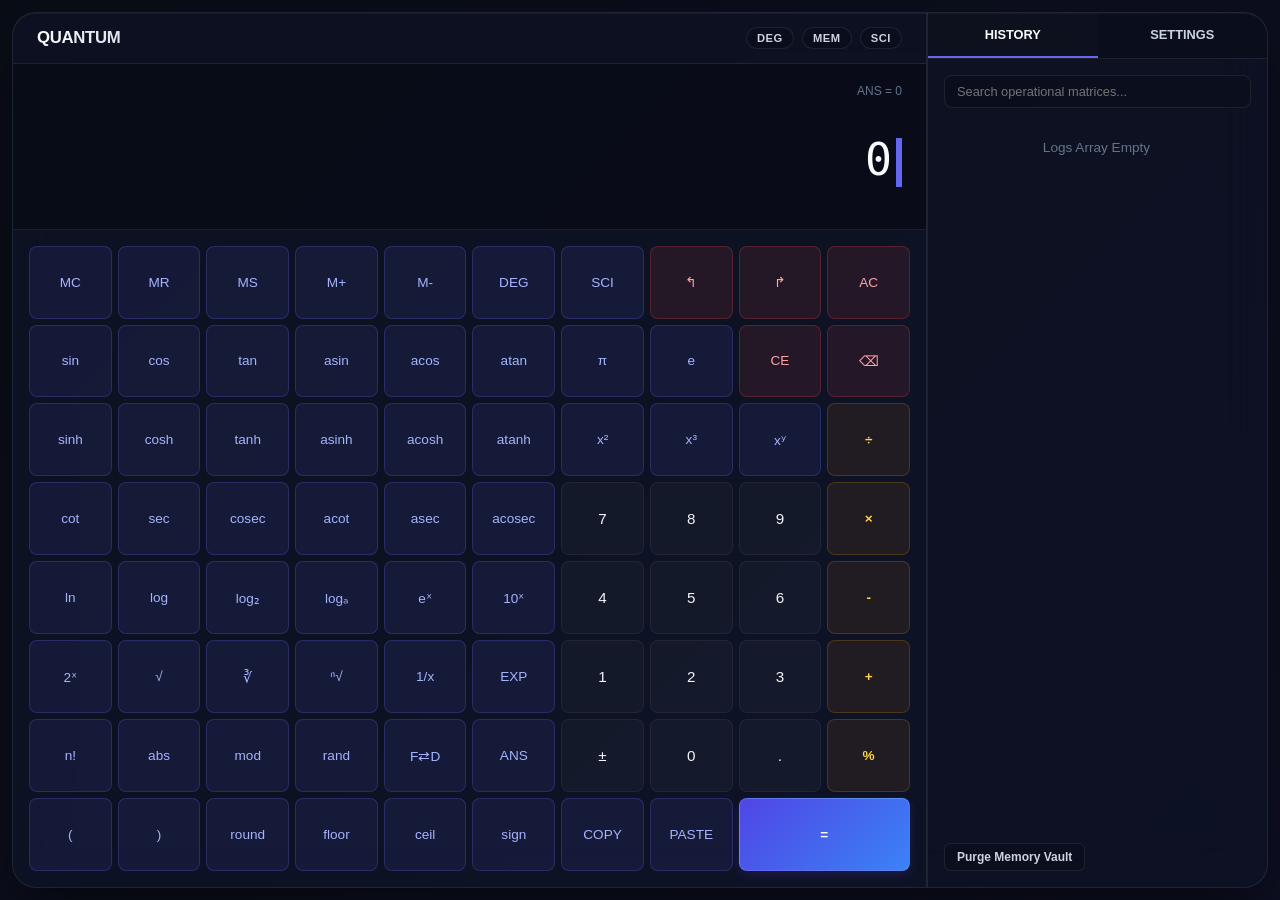
==== commit 11ac2545: "Update index.html" ====
--- a/index.html
+++ b/index.html
@@ -12,86 +12,101 @@
             /* Fonts */
             --font-family: -apple-system, BlinkMacSystemFont, "Segoe UI", Roboto, Helvetica, Arial, sans-serif, "Apple Color Emoji", "Segoe UI Emoji";
             
-            /* Dark Theme (Default) */
-            --bg-gradient: linear-gradient(135deg, #0f172a 0%, #1e1b4b 50%, #020617 100%);
-            --panel-bg: rgba(15, 23, 42, 0.45);
+            /* Dark Theme (Default) - Deep Space */
+            --bg-gradient: linear-gradient(135deg, #090d16 0%, #11102b 50%, #030712 100%);
+            --panel-bg: rgba(15, 23, 42, 0.6);
             --panel-border: rgba(255, 255, 255, 0.08);
             --text-primary: #f8fafc;
-            --text-secondary: #94a3b8;
+            --text-secondary: #cbd5e1;
             --text-dim: #64748b;
+            --terminal-display-bg: rgba(0, 0, 0, 0.3);
             
-            /* Button Tones */
-            --btn-fn-bg: rgba(99, 102, 241, 0.12);
+            /* Button Tones (Dark) */
+            --btn-fn-bg: rgba(99, 102, 241, 0.1);
             --btn-fn-border: rgba(99, 102, 241, 0.25);
-            --btn-fn-text: #818cf8;
-            --btn-fn-hover: rgba(99, 102, 241, 0.25);
+            --btn-fn-text: #a5b4fc;
+            --btn-fn-hover: rgba(99, 102, 241, 0.2);
             
-            --btn-op-bg: rgba(245, 158, 11, 0.12);
-            --btn-op-border: rgba(245, 158, 11, 0.25);
-            --btn-op-text: #fbbf24;
-            --btn-op-hover: rgba(245, 158, 11, 0.25);
+            --btn-op-bg: rgba(245, 158, 11, 0.08);
+            --btn-op-border: rgba(245, 158, 11, 0.2);
+            --btn-op-text: #fcd34d;
+            --btn-op-hover: rgba(245, 158, 11, 0.18);
             
-            --btn-num-bg: rgba(255, 255, 255, 0.04);
-            --btn-num-border: rgba(255, 255, 255, 0.06);
-            --btn-num-text: #e2e8f0;
-            --btn-num-hover: rgba(255, 255, 255, 0.1);
+            --btn-num-bg: rgba(255, 255, 255, 0.03);
+            --btn-num-border: rgba(255, 255, 255, 0.05);
+            --btn-num-text: #f1f5f9;
+            --btn-num-hover: rgba(255, 255, 255, 0.08);
             
-            --btn-action-bg: rgba(239, 68, 68, 0.12);
+            --btn-action-bg: rgba(239, 68, 68, 0.1);
             --btn-action-border: rgba(239, 68, 68, 0.25);
-            --btn-action-text: #f87171;
-            --btn-action-hover: rgba(239, 68, 68, 0.25);
+            --btn-action-text: #fca5a5;
+            --btn-action-hover: rgba(239, 68, 68, 0.2);
             
             --btn-eq-bg: linear-gradient(135deg, #4f46e5 0%, #3b82f6 100%);
-            --btn-eq-border: rgba(255, 255, 255, 0.2);
+            --btn-eq-border: rgba(255, 255, 255, 0.15);
             --btn-eq-text: #ffffff;
             --btn-eq-hover: linear-gradient(135deg, #6366f1 0%, #60a5fa 100%);
             
             /* Accents & Effects */
             --glow-color: rgba(99, 102, 241, 0.15);
-            --shadow-intensity: rgba(0, 0, 0, 0.4);
-            --blur-radius: 20px;
-            --transition-speed: 0.25s;
+            --shadow-intensity: rgba(0, 0, 0, 0.5);
+            --blur-radius: 24px;
+            --transition-speed: 0.2s;
             --neon-accent: #6366f1;
             
             /* UI States */
-            --active-indicator: #10b981;
+            --active-indicator: #34d399;
+            --sidebar-tab-bg: rgba(0, 0, 0, 0.2);
+            --card-item-bg: rgba(255, 255, 255, 0.02);
+            --select-bg: rgba(0, 0, 0, 0.4);
         }
 
         [data-theme="light"] {
-            --bg-gradient: linear-gradient(135deg, #f1f5f9 0%, #e0e7ff 50%, #f8fafc 100%);
-            --panel-bg: rgba(255, 255, 255, 0.65);
-            --panel-border: rgba(0, 0, 0, 0.08);
+            /* Light Theme - Lab Cleanroom */
+            --bg-gradient: linear-gradient(135deg, #e2e8f0 0%, #dde4ff 50%, #f1f5f9 100%);
+            --panel-bg: rgba(255, 255, 255, 0.75);
+            --panel-border: rgba(15, 23, 42, 0.08);
             --text-primary: #0f172a;
-            --text-secondary: #475569;
-            --text-dim: #94a3b8;
+            --text-secondary: #334155;
+            --text-dim: #64748b;
+            --terminal-display-bg: rgba(255, 255, 255, 0.55);
             
-            --btn-fn-bg: rgba(79, 70, 229, 0.08);
+            /* Button Tones (Light) */
+            --btn-fn-bg: rgba(79, 70, 229, 0.06);
             --btn-fn-border: rgba(79, 70, 229, 0.15);
             --btn-fn-text: #4f46e5;
-            --btn-fn-hover: rgba(79, 70, 229, 0.15);
+            --btn-fn-hover: rgba(79, 70, 229, 0.12);
             
-            --btn-op-bg: rgba(217, 119, 6, 0.08);
-            --btn-op-border: rgba(217, 119, 6, 0.15);
+            --btn-op-bg: rgba(180, 83, 9, 0.06);
+            --btn-op-border: rgba(180, 83, 9, 0.15);
             --btn-op-text: #b45309;
-            --btn-op-hover: rgba(217, 119, 6, 0.15);
+            --btn-op-hover: rgba(180, 83, 9, 0.12);
             
-            --btn-num-bg: rgba(0, 0, 0, 0.03);
-            --btn-num-border: rgba(0, 0, 0, 0.06);
-            --btn-num-text: #1e293b;
-            --btn-num-hover: rgba(0, 0, 0, 0.08);
+            --btn-num-bg: rgba(15, 23, 42, 0.04);
+            --btn-num-border: rgba(15, 23, 42, 0.06);
+            --btn-num-text: #0f172a;
+            --btn-num-hover: rgba(15, 23, 42, 0.09);
             
-            --btn-action-bg: rgba(220, 38, 38, 0.08);
+            --btn-action-bg: rgba(220, 38, 38, 0.06);
             --btn-action-border: rgba(220, 38, 38, 0.15);
-            --btn-action-text: #dc2626;
-            --btn-action-hover: rgba(220, 38, 38, 0.15);
+            --btn-action-text: #c53030;
+            --btn-action-hover: rgba(220, 38, 38, 0.12);
             
-            --btn-eq-bg: linear-gradient(135deg, #4f46e5 0%, #2563eb 100%);
+            --btn-eq-bg: linear-gradient(135deg, #3b82f6 0%, #1d4ed8 100%);
+            --btn-eq-border: rgba(0, 0, 0, 0.1);
             --btn-eq-text: #ffffff;
-            --btn-eq-hover: linear-gradient(135deg, #4338ca 0%, #1d4ed8 100%);
+            --btn-eq-hover: linear-gradient(135deg, #60a5fa 0%, #2563eb 100%);
             
+            /* Accents & Effects */
             --glow-color: rgba(79, 70, 229, 0.05);
-            --shadow-intensity: rgba(0, 0, 0, 0.08);
+            --shadow-intensity: rgba(15, 23, 42, 0.08);
             --neon-accent: #4f46e5;
+            
+            /* UI States */
+            --active-indicator: #059669;
+            --sidebar-tab-bg: rgba(15, 23, 42, 0.03);
+            --card-item-bg: rgba(15, 23, 42, 0.02);
+            --select-bg: rgba(255, 255, 255, 0.8);
         }
 
         /* ==========================================================================
@@ -120,6 +135,7 @@
             color: var(--text-primary);
             perspective: 1000px;
             padding: 12px;
+            transition: color var(--transition-speed);
         }
 
         @keyframes gradientBg {
@@ -142,12 +158,13 @@
             border: 1px solid var(--panel-border);
             border-radius: 24px;
             box-shadow: 0 25px 50px -12px var(--shadow-intensity), 
-                        inset 0 1px 0 rgba(255,255,255,0.1);
+                        inset 0 1px 0 rgba(255,255,255,0.05);
             display: grid;
             grid-template-columns: 1fr 340px;
             overflow: hidden;
             animation: appEntrance 0.8s cubic-bezier(0.16, 1, 0.3, 1) both;
             position: relative;
+            transition: background var(--transition-speed), border-color var(--transition-speed);
         }
 
         @keyframes appEntrance {
@@ -172,7 +189,7 @@
             justify-content: space-between;
             align-items: center;
             padding: 14px 24px;
-            background: rgba(0, 0, 0, 0.1);
+            background: rgba(0, 0, 0, 0.05);
             border-bottom: 1px solid var(--panel-border);
         }
 
@@ -199,16 +216,20 @@
             font-size: 0.7rem;
             font-weight: 600;
             letter-spacing: 0.05em;
-            background: rgba(0,0,0,0.2);
+            background: rgba(0,0,0,0.15);
             border: 1px solid var(--panel-border);
             color: var(--text-secondary);
             transition: all var(--transition-speed);
         }
 
+        [data-theme="light"] .status-pill {
+            background: rgba(0, 0, 0, 0.04);
+        }
+
         .status-pill.active {
             color: var(--active-indicator);
-            border-color: rgba(16, 185, 129, 0.3);
-            box-shadow: 0 0 8px rgba(16, 185, 129, 0.15);
+            border-color: rgba(16, 185, 129, 0.25);
+            background: rgba(16, 185, 129, 0.06);
         }
 
         .mobile-sidebar-toggle {
@@ -225,7 +246,7 @@
 
         /* Unified Terminal Screen Display */
         .display-terminal {
-            background: rgba(0, 0, 0, 0.15);
+            background: var(--terminal-display-bg);
             padding: 20px 24px;
             display: flex;
             flex-direction: column;
@@ -236,6 +257,7 @@
             max-height: 220px;
             border-bottom: 1px solid var(--panel-border);
             overflow: hidden;
+            transition: background var(--transition-speed);
         }
 
         .meta-line {
@@ -312,7 +334,7 @@
             grid-template-columns: repeat(10, 1fr);
             gap: 6px;
             padding: 16px;
-            background: rgba(0,0,0,0.02);
+            background: rgba(0,0,0,0.01);
             overflow-y: auto;
         }
 
@@ -326,7 +348,7 @@
             justify-content: center;
             align-items: center;
             cursor: pointer;
-            transition: all 0.15s cubic-bezier(0.4, 0, 0.2, 1);
+            transition: background var(--transition-speed), border-color var(--transition-speed), color var(--transition-speed), transform 0.1s;
             position: relative;
             overflow: hidden;
             min-height: 42px;
@@ -377,9 +399,9 @@
             color: var(--btn-eq-text);
             font-weight: bold;
             grid-column: span 2;
-            box-shadow: 0 4px 12px rgba(79, 70, 229, 0.25);
-        }
-        .key-equal:hover { background: var(--btn-eq-hover); transform: translateY(-1px); box-shadow: 0 6px 16px rgba(79, 70, 229, 0.35); }
+            box-shadow: 0 4px 12px rgba(79, 70, 229, 0.2);
+        }
+        .key-equal:hover { background: var(--btn-eq-hover); transform: translateY(-1px); box-shadow: 0 6px 16px rgba(79, 70, 229, 0.3); }
         .key-equal:active { transform: translateY(1px); }
 
         .key-unit:focus-visible {
@@ -390,10 +412,13 @@
         .ripple-surface {
             position: absolute;
             border-radius: 50%;
-            background: rgba(255,255,255,0.25);
+            background: rgba(255,255,255,0.15);
             transform: scale(0);
             animation: rippleEffect 0.4s linear;
             pointer-events: none;
+        }
+        [data-theme="light"] .ripple-surface {
+            background: rgba(0,0,0,0.06);
         }
 
         @keyframes rippleEffect {
@@ -406,7 +431,7 @@
         .control-sidebar {
             display: grid;
             grid-template-rows: auto 1fr;
-            background: rgba(0,0,0,0.12);
+            background: rgba(0,0,0,0.05);
             overflow: hidden;
             border-left: 1px solid var(--panel-border);
         }
@@ -414,7 +439,7 @@
         .sidebar-tabs {
             display: flex;
             border-bottom: 1px solid var(--panel-border);
-            background: rgba(0,0,0,0.08);
+            background: var(--sidebar-tab-bg);
         }
 
         .tab-trigger {
@@ -432,7 +457,7 @@
         .tab-trigger.active {
             color: var(--text-primary);
             border-bottom-color: var(--neon-accent);
-            background: rgba(255,255,255,0.02);
+            background: rgba(255,255,255,0.01);
         }
 
         .panel-content-viewport {
@@ -457,16 +482,25 @@
             width: 100%;
             padding: 8px 12px;
             border-radius: 8px;
-            background: rgba(0,0,0,0.2);
+            background: rgba(0,0,0,0.15);
             border: 1px solid var(--panel-border);
             color: var(--text-primary);
             font-size: 0.8rem;
             margin-bottom: 12px;
             outline: none;
+            transition: background var(--transition-speed), border-color var(--transition-speed);
+        }
+        
+        [data-theme="light"] .history-search-bar {
+            background: rgba(255,255,255,0.6);
         }
         
         .history-search-bar:focus {
             border-color: var(--neon-accent);
+            background: rgba(0,0,0,0.25);
+        }
+        [data-theme="light"] .history-search-bar:focus {
+            background: rgba(255,255,255,0.9);
         }
 
         .history-list-stream {
@@ -479,7 +513,7 @@
         }
 
         .history-item-card {
-            background: rgba(255,255,255,0.02);
+            background: var(--card-item-bg);
             border: 1px solid var(--panel-border);
             border-radius: 10px;
             padding: 10px;
@@ -495,8 +529,12 @@
         }
 
         .history-item-card:hover {
-            background: rgba(255,255,255,0.04);
-            border-color: rgba(255,255,255,0.12);
+            background: rgba(255,255,255,0.05);
+            border-color: rgba(255,255,255,0.15);
+        }
+        [data-theme="light"] .history-item-card:hover {
+            background: rgba(0,0,0,0.03);
+            border-color: rgba(0,0,0,0.12);
         }
 
         .history-card-meta {
@@ -562,15 +600,21 @@
             font-size: 0.75rem;
             font-weight: 600;
             cursor: pointer;
-            background: rgba(0,0,0,0.2);
+            background: rgba(0,0,0,0.15);
             border: 1px solid var(--panel-border);
             color: var(--text-secondary);
             transition: all var(--transition-speed);
         }
+        [data-theme="light"] .footer-action-btn {
+            background: rgba(255,255,255,0.6);
+        }
 
         .footer-action-btn:hover {
             color: var(--text-primary);
             background: rgba(255,255,255,0.05);
+        }
+        [data-theme="light"] .footer-action-btn:hover {
+            background: rgba(0,0,0,0.04);
         }
 
         /* Settings Sub-System Layout Architecture */
@@ -607,13 +651,16 @@
         .toggle-switch-shell {
             width: 40px;
             height: 22px;
-            background: rgba(0,0,0,0.3);
+            background: rgba(0,0,0,0.2);
             border: 1px solid var(--panel-border);
             border-radius: 12px;
             position: relative;
             cursor: pointer;
             transition: background var(--transition-speed);
             flex-shrink: 0;
+        }
+        [data-theme="light"] .toggle-switch-shell {
+            background: rgba(0,0,0,0.08);
         }
 
         .toggle-switch-shell::after {
@@ -626,7 +673,7 @@
             top: 2px;
             left: 2px;
             transition: transform var(--transition-speed);
-            box-shadow: 0 2px 4px rgba(0,0,0,0.2);
+            box-shadow: 0 2px 4px rgba(0,0,0,0.15);
         }
 
         .toggle-switch-shell.enabled {
@@ -641,11 +688,12 @@
             width: 100%;
             padding: 6px 10px;
             border-radius: 6px;
-            background: rgba(0,0,0,0.2);
+            background: var(--select-bg);
             border: 1px solid var(--panel-border);
             color: var(--text-primary);
             font-size: 0.8rem;
             outline: none;
+            transition: background var(--transition-speed), color var(--transition-speed);
         }
 
         /* ==========================================================================
@@ -668,8 +716,8 @@
             border-radius: 8px;
             background: rgba(15, 23, 42, 0.95);
             border-left: 4px solid var(--neon-accent);
-            box-shadow: 0 10px 25px -5px rgba(0,0,0,0.5);
-            color: var(--text-primary);
+            box-shadow: 0 10px 25px -5px rgba(0,0,0,0.4);
+            color: #f8fafc;
             font-size: 0.8rem;
             display: flex;
             align-items: center;
@@ -678,6 +726,13 @@
             transition: transform 0.4s cubic-bezier(0.175, 0.885, 0.32, 1.275), opacity 0.3s;
             opacity: 0;
             pointer-events: auto;
+        }
+
+        [data-theme="light"] .toast-unit {
+            background: rgba(255, 255, 255, 0.98);
+            color: #0f172a;
+            box-shadow: 0 10px 25px -5px rgba(15, 23, 42, 0.15);
+            border-left-width: 4px;
         }
 
         .toast-unit.visible {
@@ -702,7 +757,6 @@
             .input-matrix-grid {
                 grid-template-columns: repeat(8, 1fr);
             }
-            /* Re-map spanning buttons for dynamic compression alignment */
             .key-equal {
                 grid-column: span 2;
             }
@@ -741,9 +795,12 @@
                 -webkit-backdrop-filter: blur(25px);
                 border-left: 1px solid var(--panel-border);
             }
+            [data-theme="light"] .control-sidebar {
+                background: rgba(255, 255, 255, 0.95);
+            }
             .control-sidebar.sidebar-open {
                 transform: translateX(0);
-                box-shadow: -10px 0 30px rgba(0,0,0,0.5);
+                box-shadow: -10px 0 30px rgba(0,0,0,0.3);
             }
             
             .input-matrix-grid {
@@ -807,7 +864,6 @@
                 border-radius: 6px;
                 font-size: 0.75rem;
             }
-            /* Override explicit double grid alignments to protect narrow viewports */
             .key-equal {
                 grid-column: span 1;
             }
@@ -827,7 +883,7 @@
                 grid-template-columns: 1fr;
             }
             .calculator-core {
-                grid-template-rows: auto 1fr; /* Merge screen footprint headers */
+                grid-template-rows: auto 1fr;
             }
             .display-terminal {
                 padding: 6px 16px;
@@ -1580,7 +1636,6 @@
                         DOM.displayLive.textContent = "";
                     }
                     
-                    // Maintain horizontal terminal scrolling position focus points on inputs
                     DOM.displayRes.scrollLeft = DOM.displayRes.scrollWidth;
                 },
 
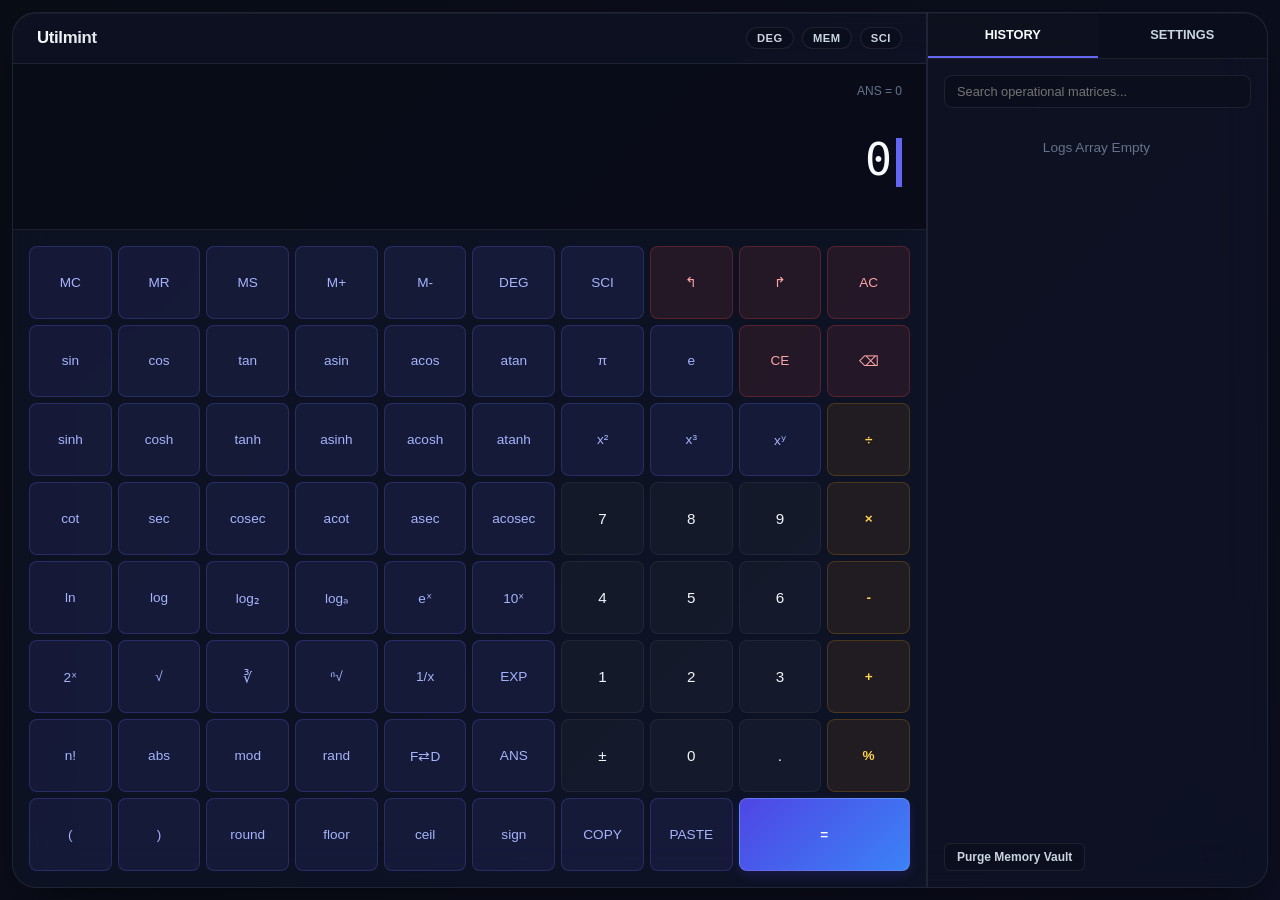
==== commit a68a3b1e: "Update index.html" ====
--- a/index.html
+++ b/index.html
@@ -3,7 +3,7 @@
 <head>
     <meta charset="UTF-8">
     <meta name="viewport" content="width=device-width, initial-scale=1.0, maximum-scale=1.0, user-scalable=no">
-    <title>QuantumCalc Premium | Advanced Scientific Workspace</title>
+    <title>Utilmint Premium | Advanced Scientific Workspace</title>
     <style>
         /* ==========================================================================
            CSS VARIABLES & SYSTEM DESIGN TOKENS
@@ -926,7 +926,7 @@
         <main class="calculator-core">
             <header class="core-header">
                 <div class="brand-signature">
-                    <span>QUANTUM</span><span style="font-weight:300; opacity:0.7;">CALC</span>
+                    <span>Utilmint</span><span style="font-weight:300; opacity:0.7;">CALC</span>
                 </div>
                 <div class="system-status-indicators">
                     <div class="status-pill" id="indicatorAngle">DEG</div>
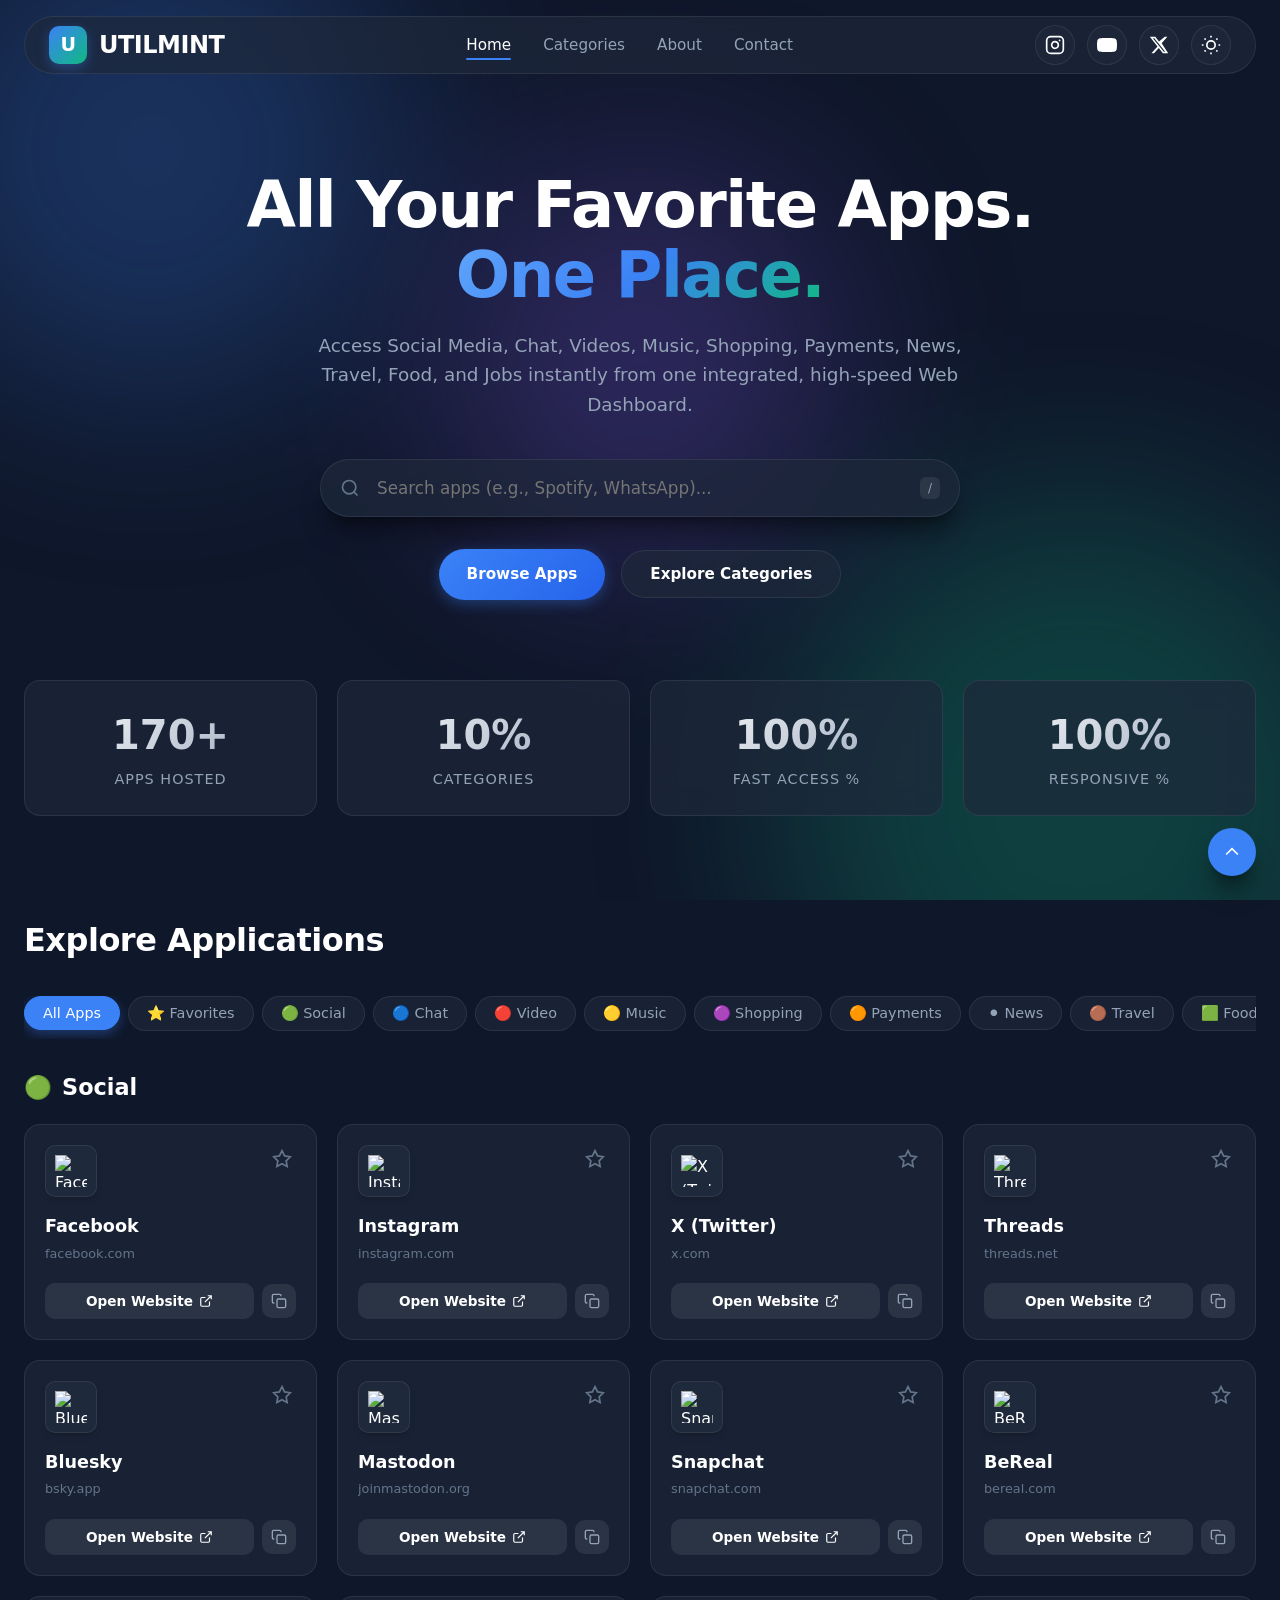
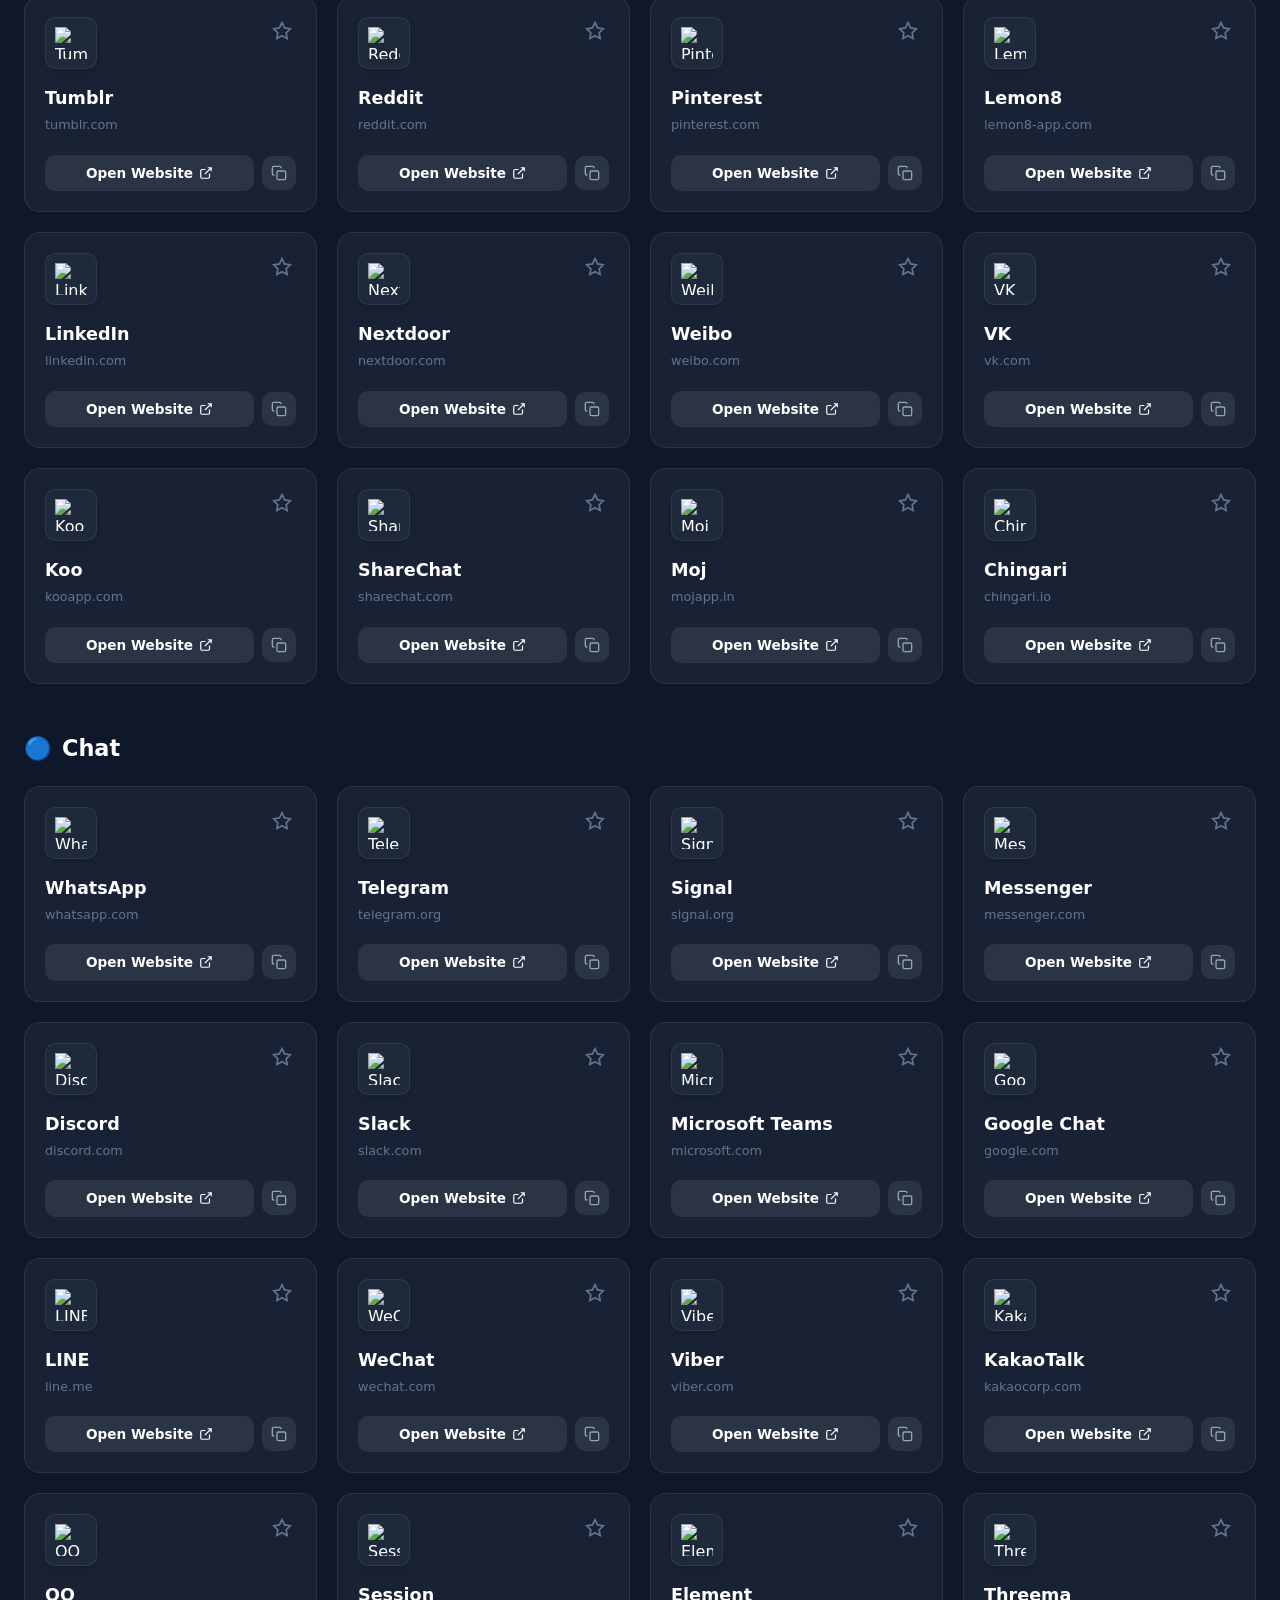
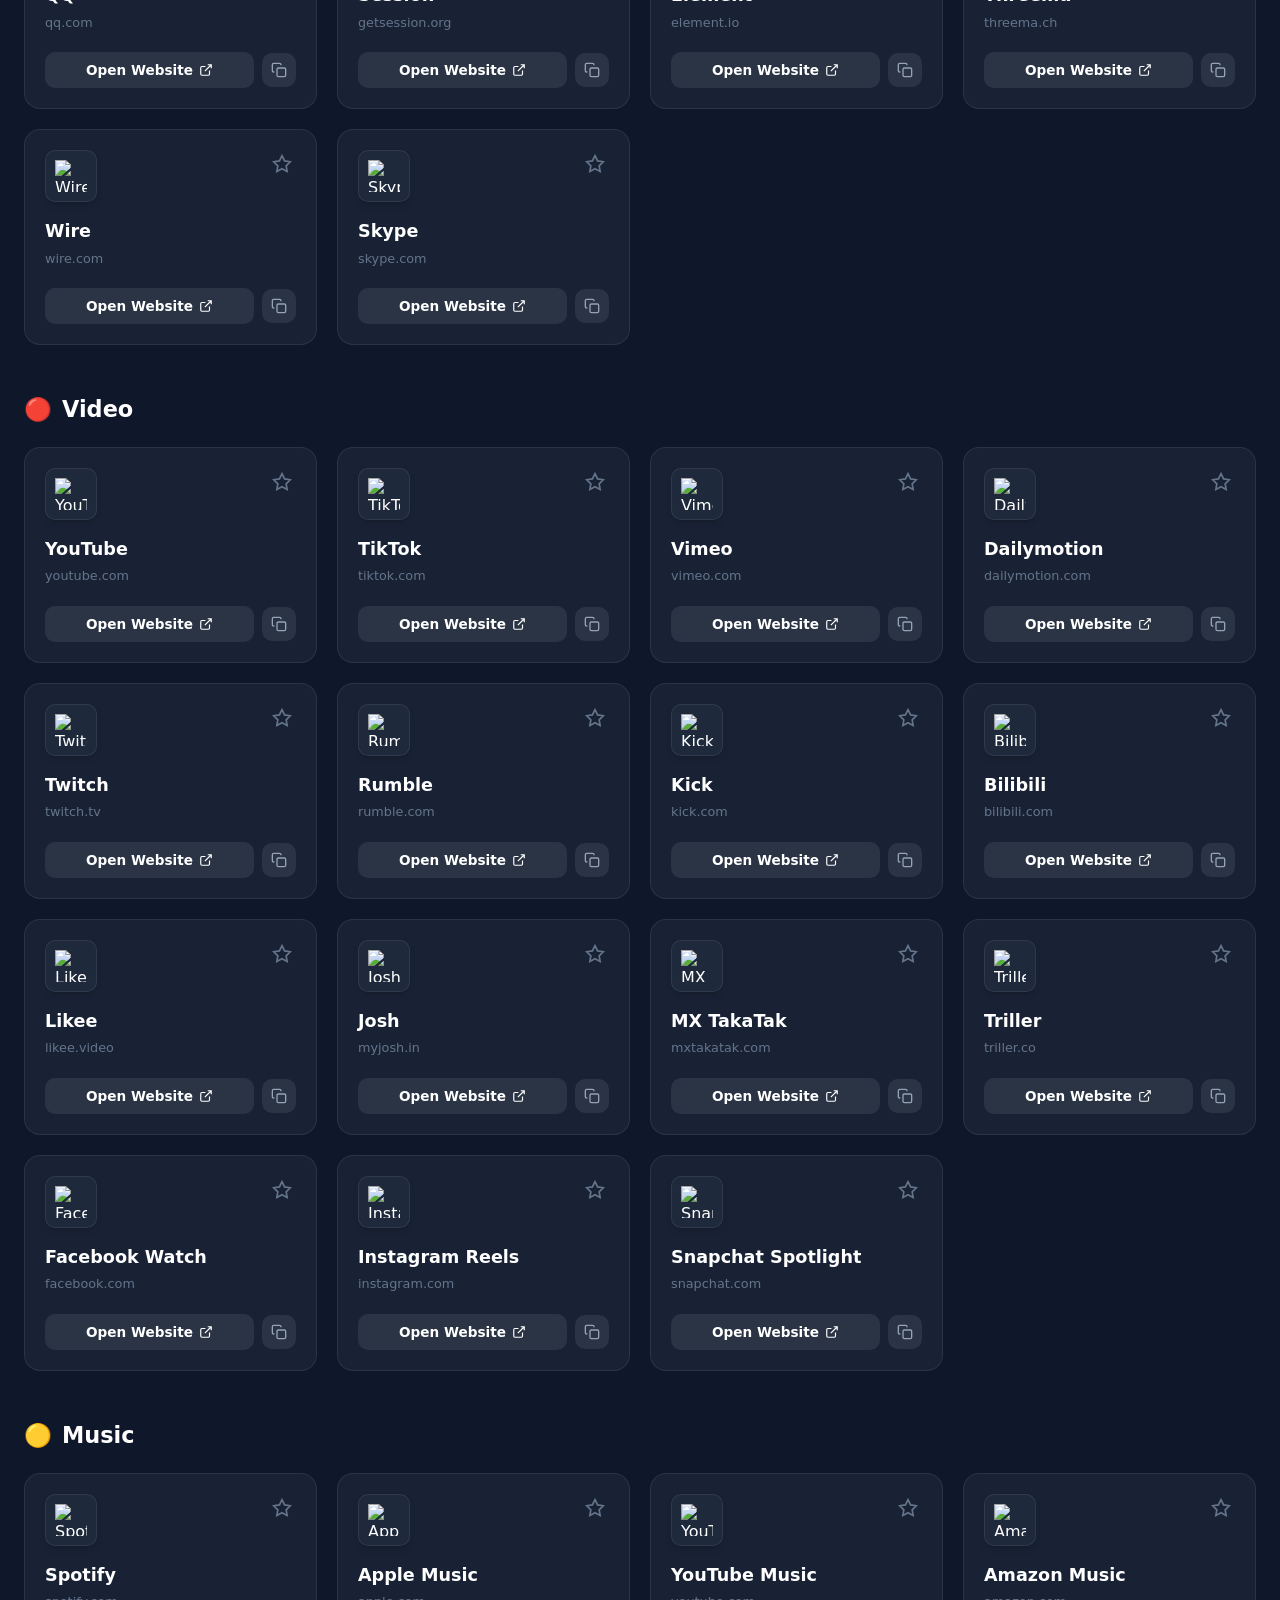
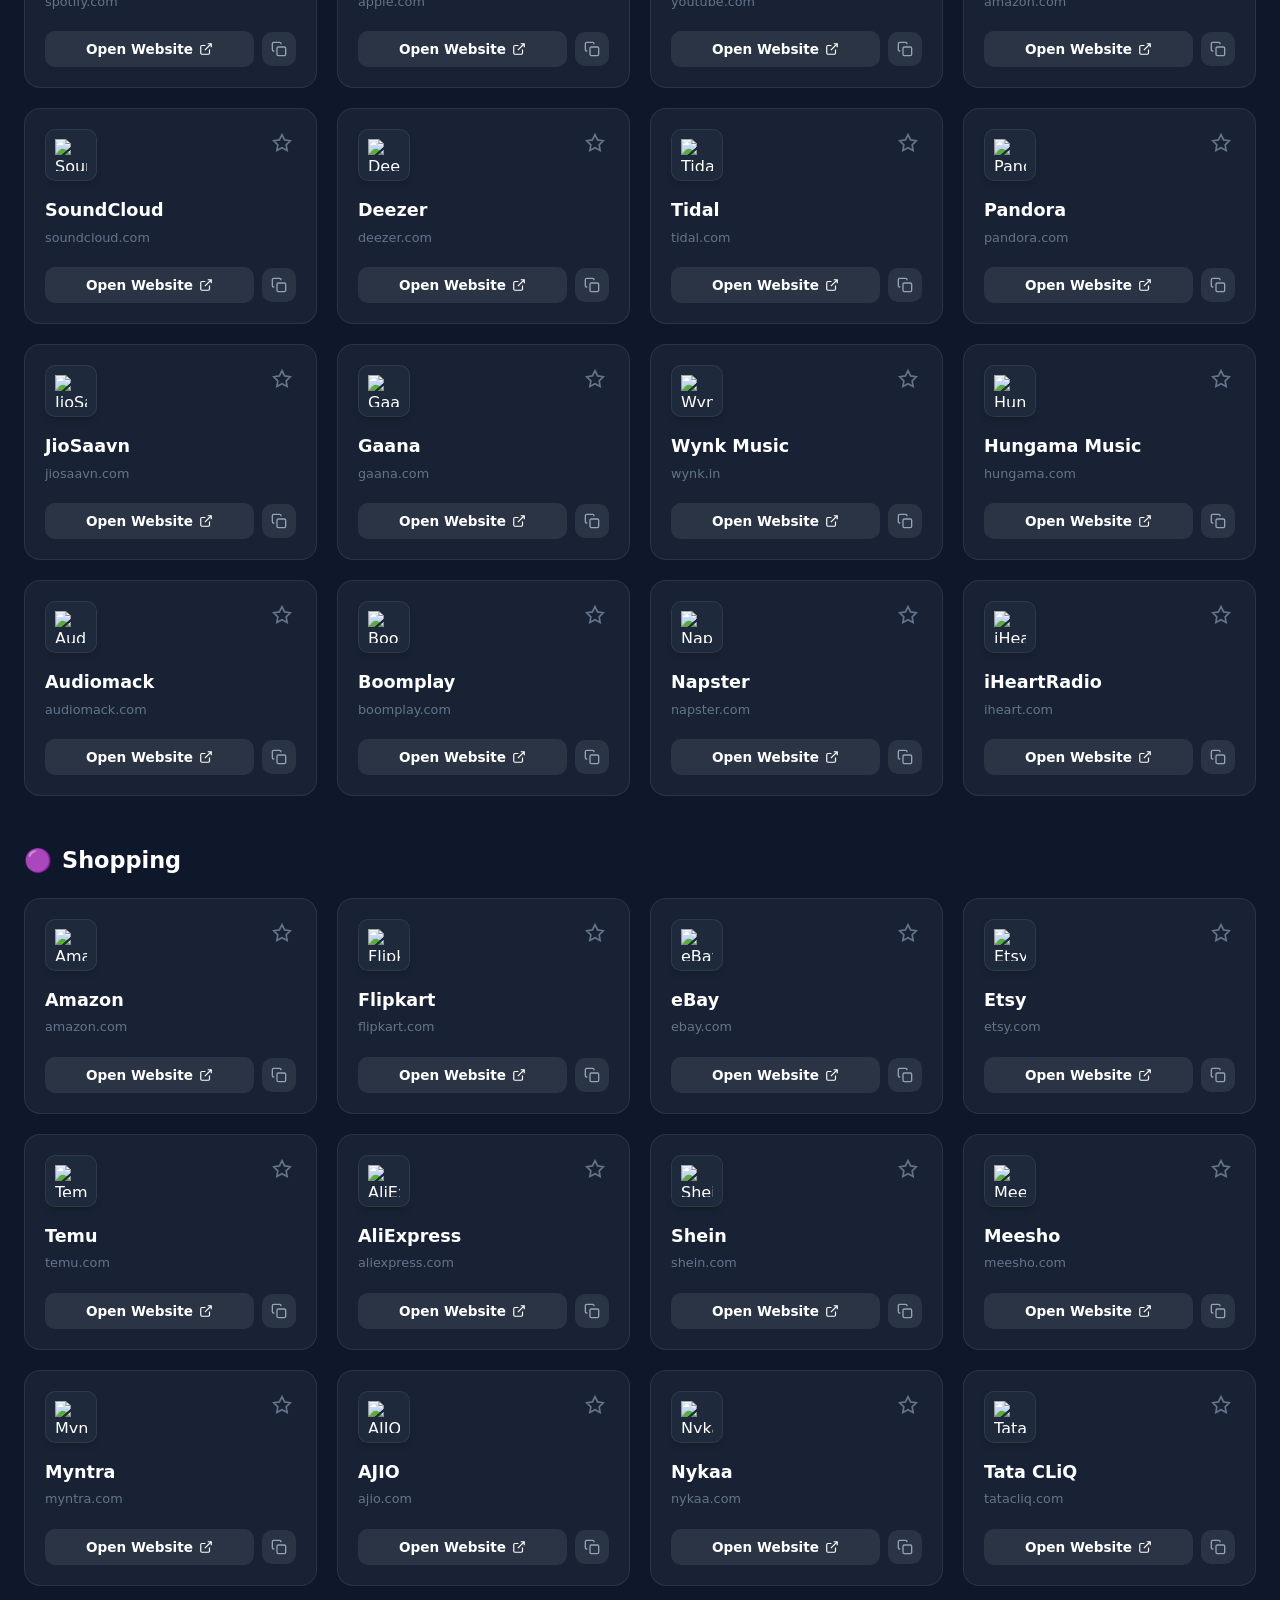
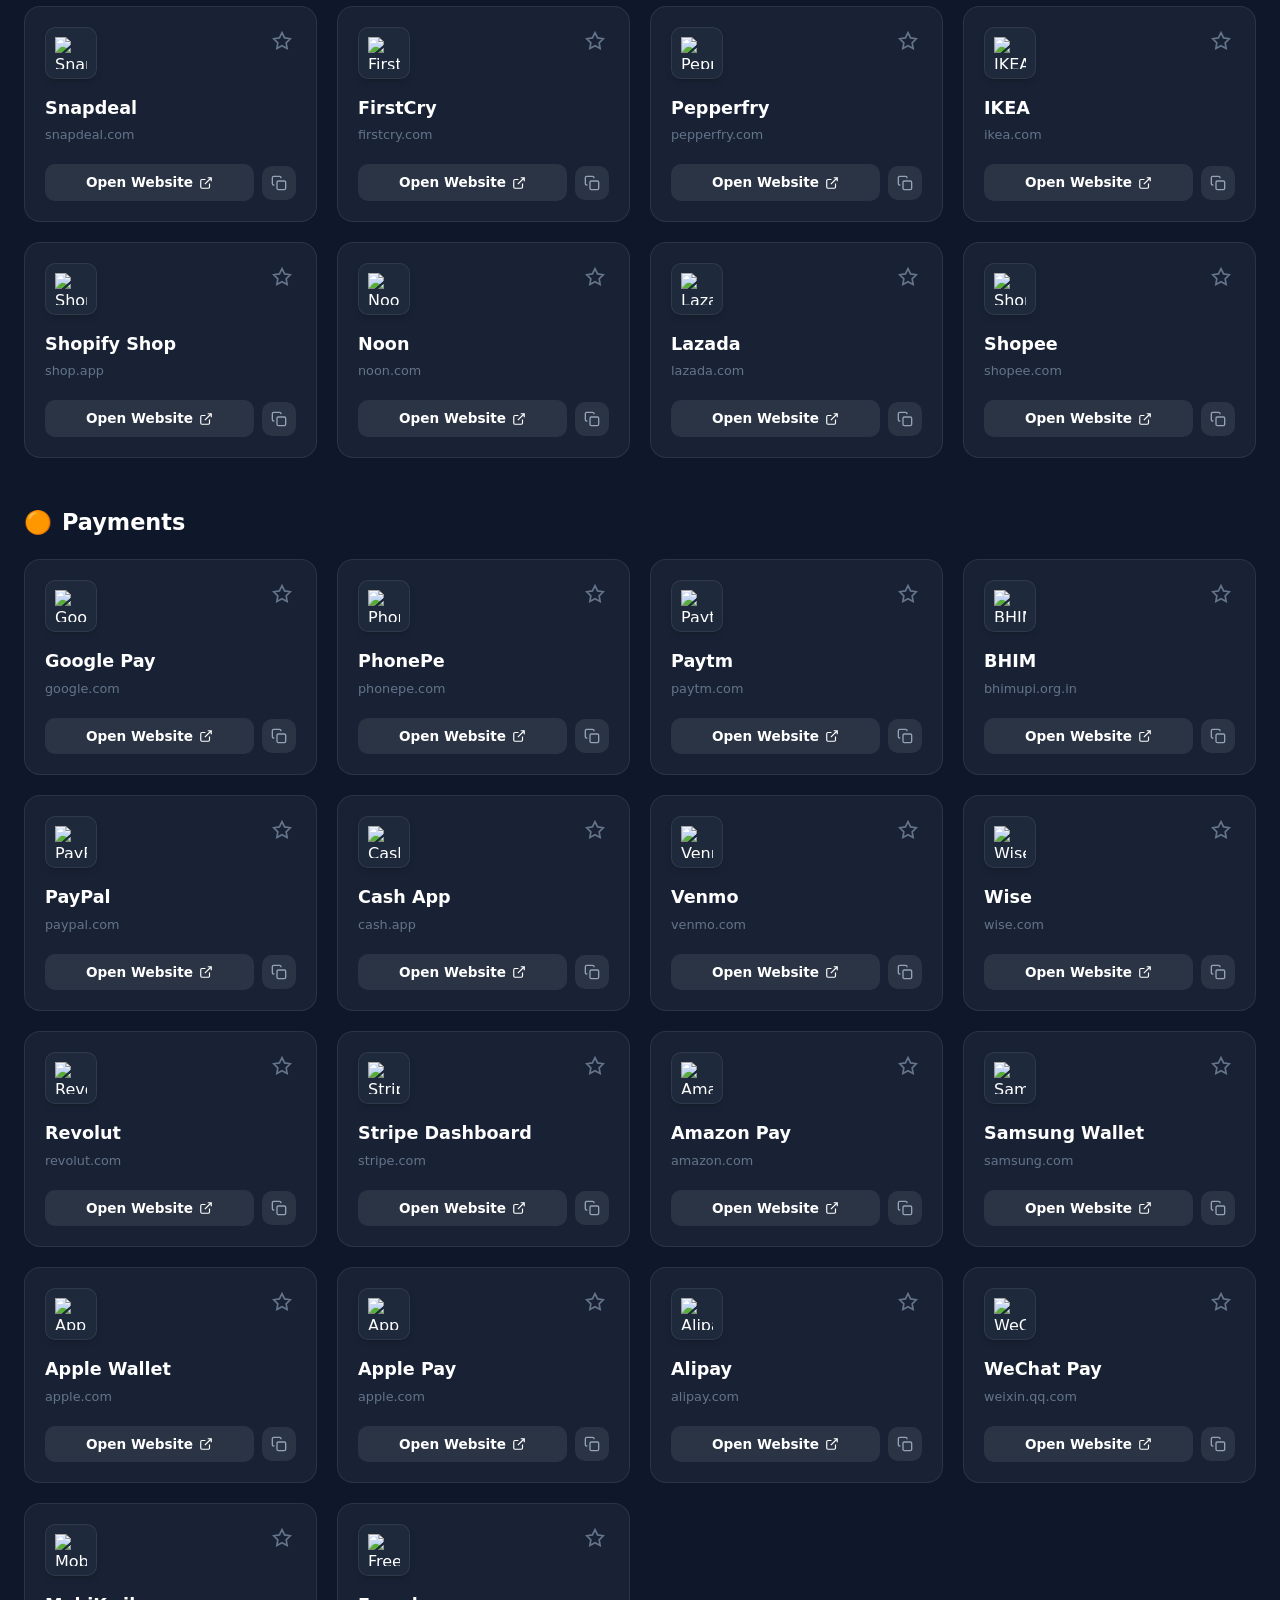
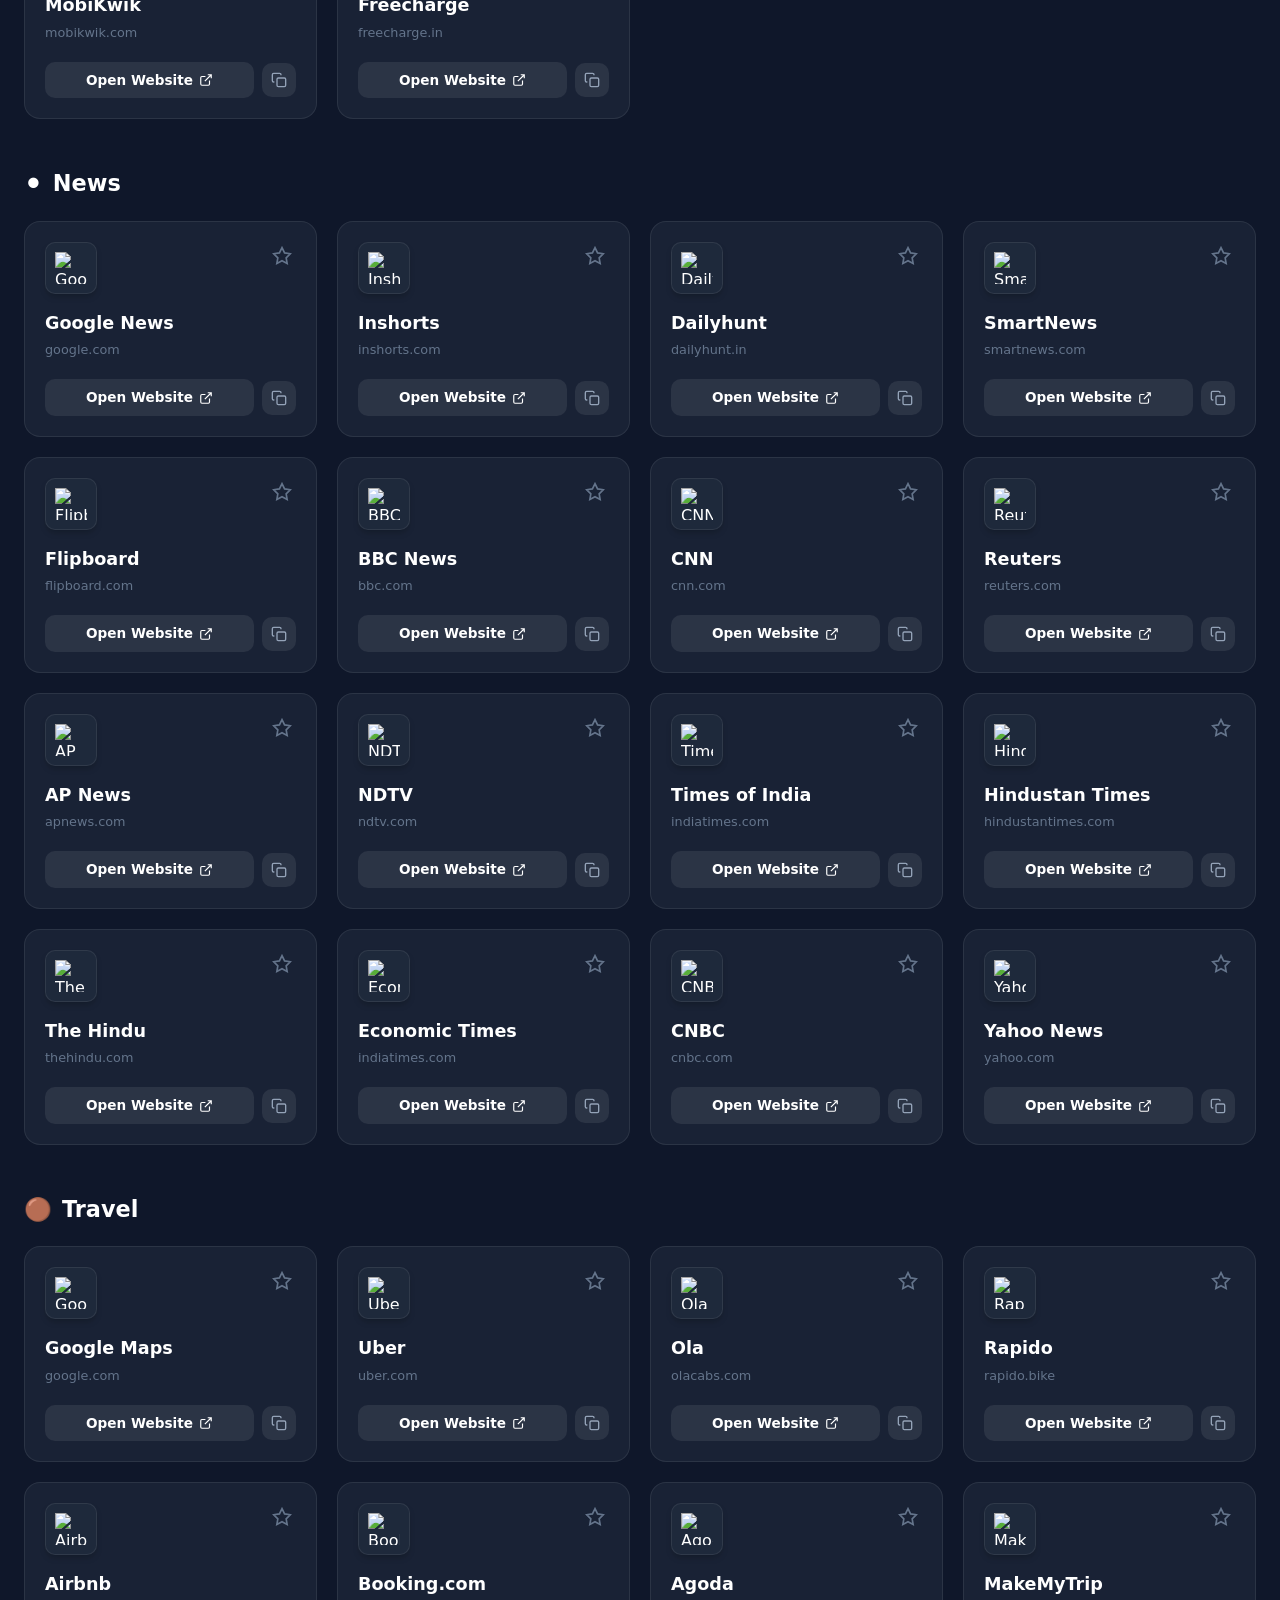
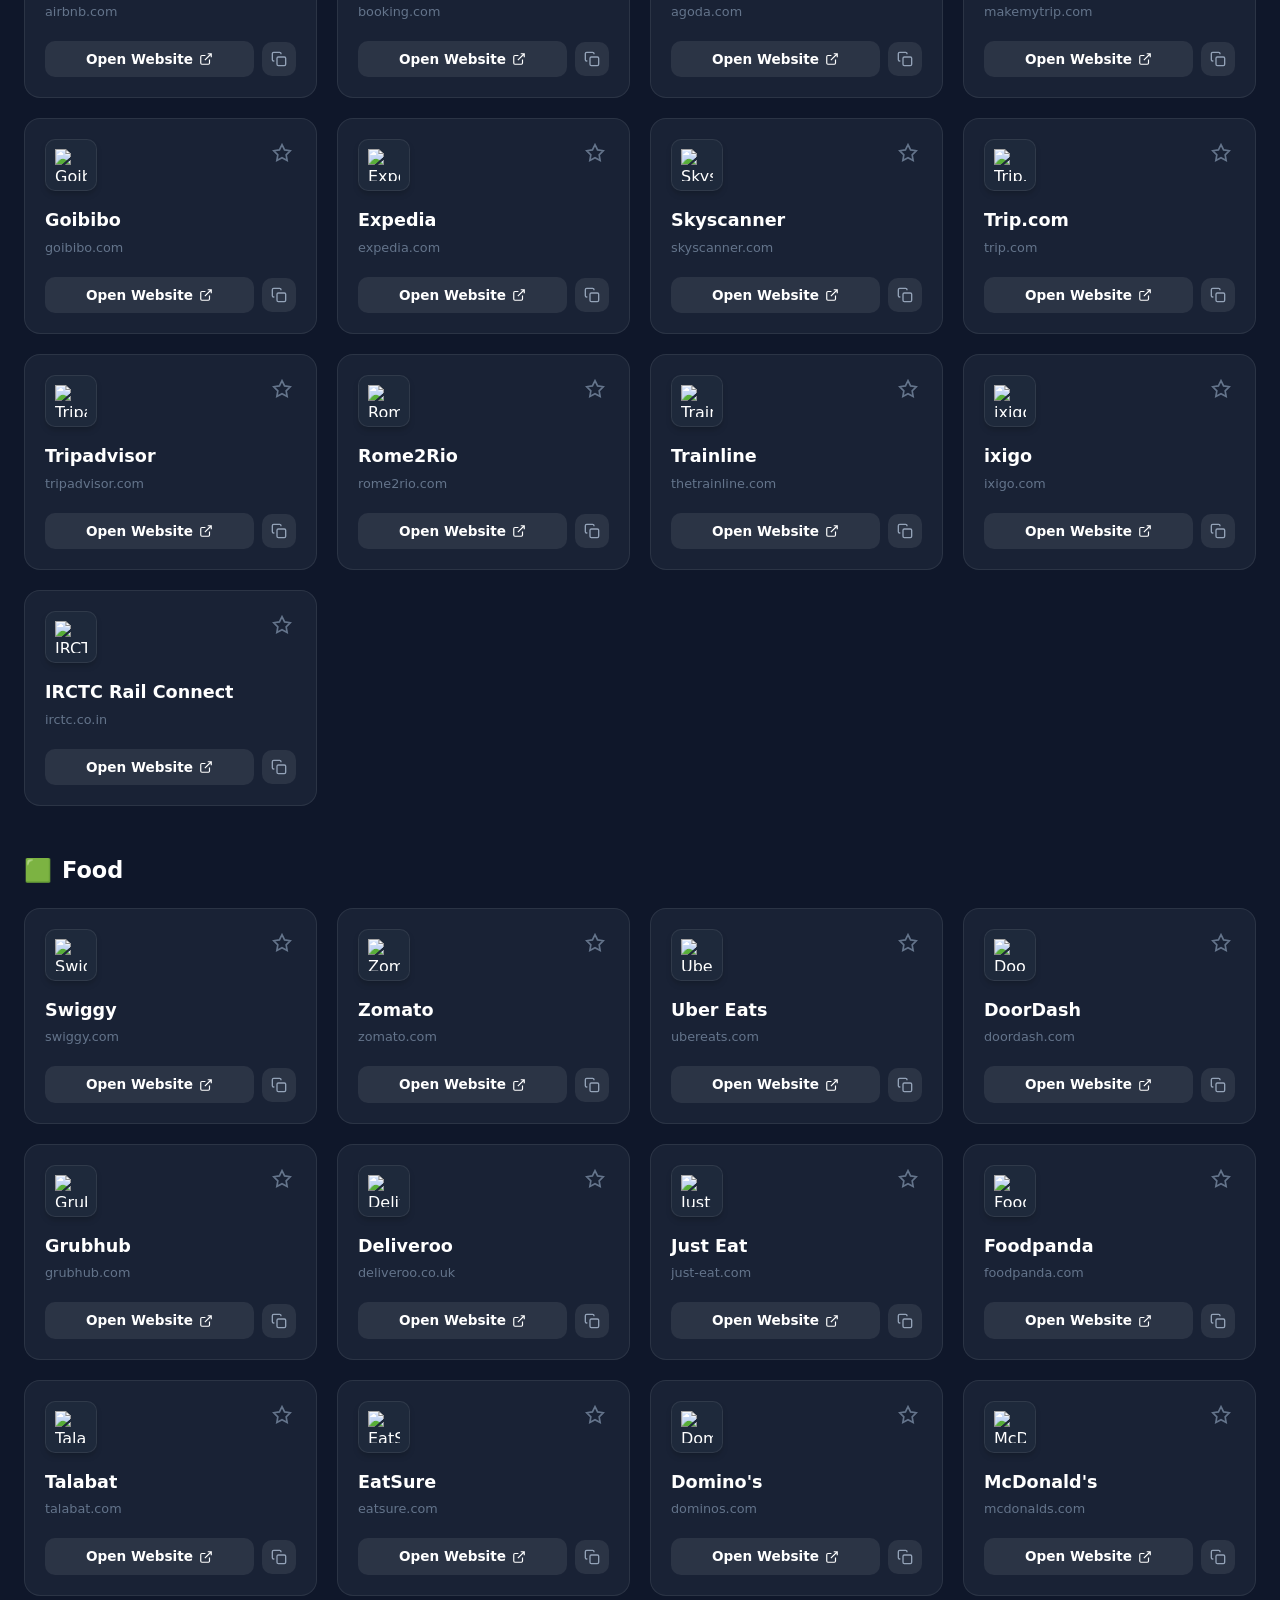
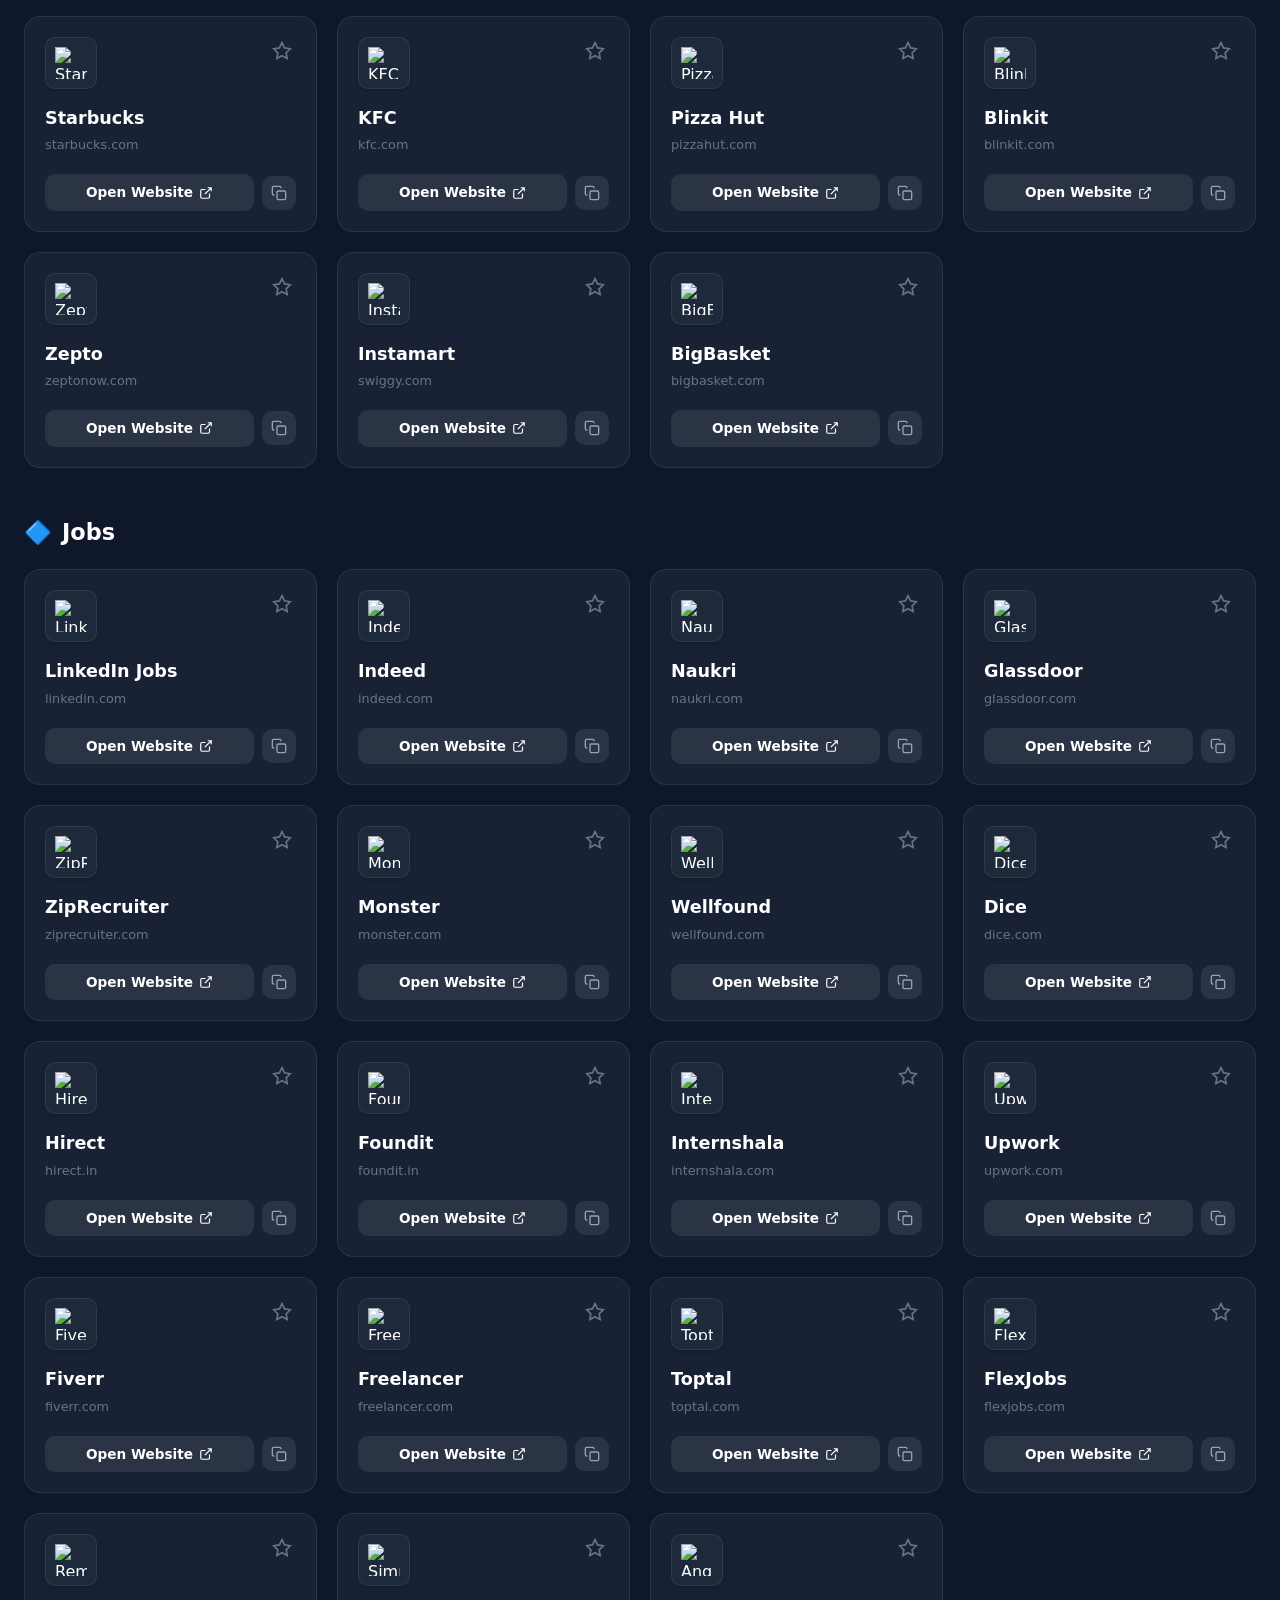
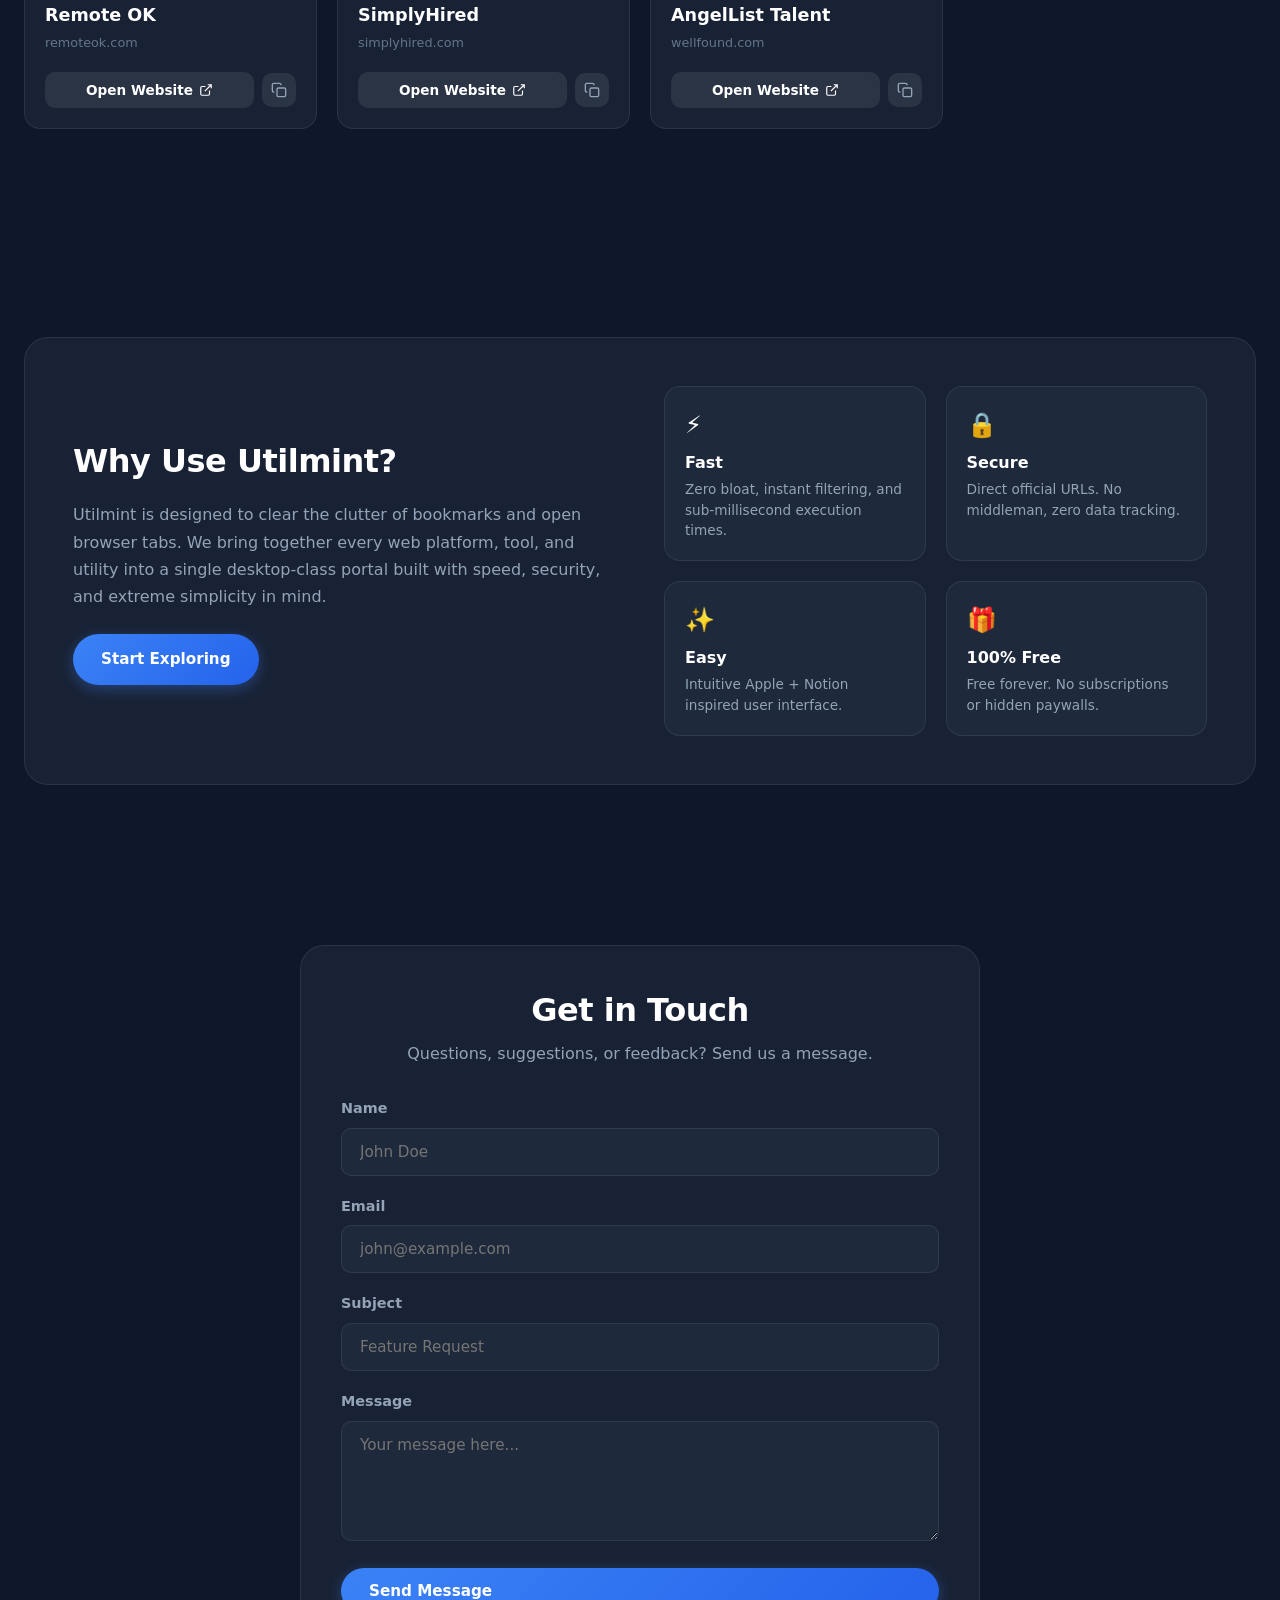
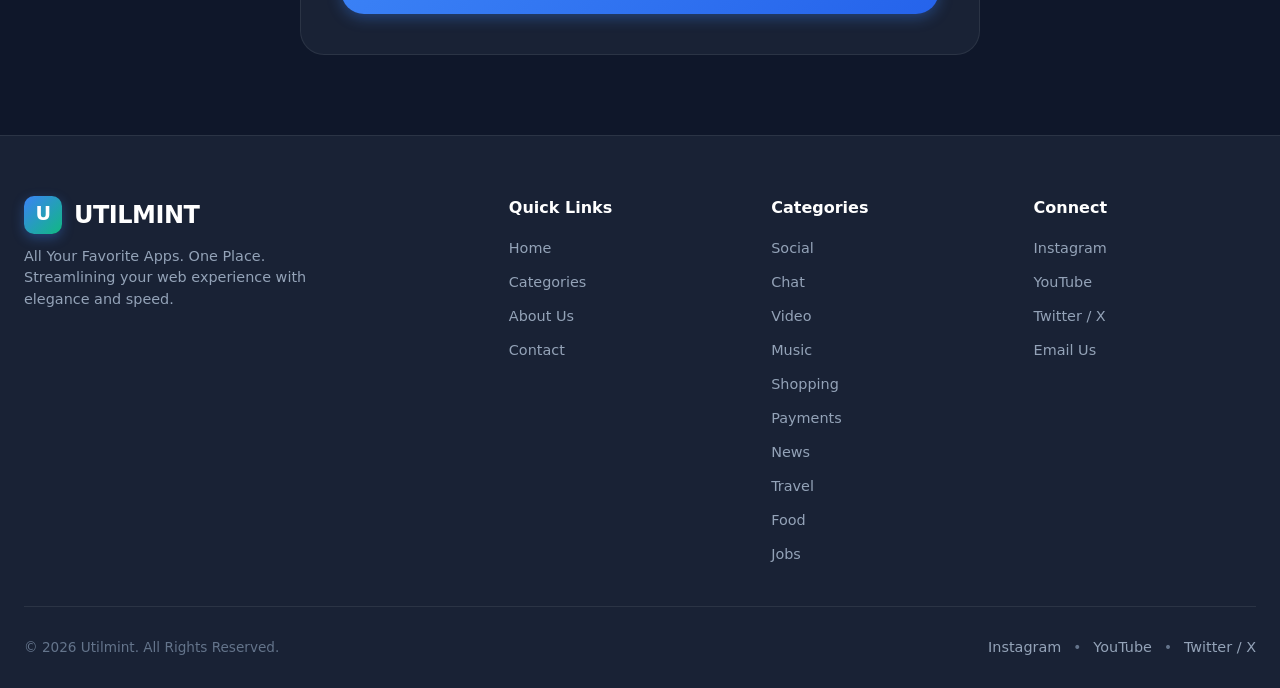
==== commit a55d8eb3: "Update index.html" ====
--- a/index.html
+++ b/index.html
@@ -1,2097 +1,2090 @@
 <!DOCTYPE html>
-<html lang="en">
+<html lang="en" data-theme="dark">
 <head>
     <meta charset="UTF-8">
-    <meta name="viewport" content="width=device-width, initial-scale=1.0, maximum-scale=1.0, user-scalable=no">
-    <title>Utilmint Premium | Advanced Scientific Workspace</title>
+    <meta name="viewport" content="width=device-width, initial-scale=1.0">
+    
+    <!-- Primary Meta Tags -->
+    <title>Utilmint - All Your Favorite Apps. One Place.</title>
+    <meta name="title" content="Utilmint - All Your Favorite Apps. One Place.">
+    <meta name="description" content="Access Social Media, Chat, Videos, Music, Shopping, Payments, News, Travel, Food, and Jobs from one beautiful, fast, and unified Web Dashboard.">
+    <meta name="keywords" content="app directory, social media apps, web apps dashboard, productive bookmark manager, quick app launcher, utilmint">
+    <meta name="author" content="Utilmint">
+    <meta name="theme-color" content="#0F172A">
+    <link rel="canonical" href="https://utilmint.com">
+    
+    <!-- Favicon SVG -->
+    <link rel="icon" type="image/svg+xml" href="data:image/svg+xml,<svg xmlns='http://www.w3.org/2000/svg' viewBox='0 0 100 100'><defs><linearGradient id='g' x1='0%' y1='0%' x2='100%' y2='100%'><stop offset='0%' stop-color='%233B82F6'/><stop offset='100%' stop-color='%2310B981'/></linearGradient></defs><rect width='100' height='100' rx='28' fill='url(%23g)'/><path d='M30 32 L50 70 L70 32 M50 50 L50 70' stroke='white' stroke-width='10' stroke-linecap='round' stroke-linejoin='round' fill='none'/></svg>">
+
+    <!-- Open Graph / Facebook -->
+    <meta property="og:type" content="website">
+    <meta property="og:url" content="https://utilmint.com/">
+    <meta property="og:title" content="Utilmint - All Your Favorite Apps. One Place.">
+    <meta property="og:description" content="Access Social Media, Chat, Videos, Music, Shopping, Payments, News, Travel, Food, and Jobs from one unified dashboard.">
+    <meta property="og:image" content="https://utilmint.com/og-image.png">
+
+    <!-- Twitter -->
+    <meta property="twitter:card" content="summary_large_image">
+    <meta property="twitter:url" content="https://utilmint.com/">
+    <meta property="twitter:title" content="Utilmint - All Your Favorite Apps. One Place.">
+    <meta property="twitter:description" content="Access Social Media, Chat, Videos, Music, Shopping, Payments, News, Travel, Food, and Jobs from one unified dashboard.">
+    <meta property="twitter:image" content="https://utilmint.com/og-image.png">
+
+    <!-- Schema.org WebSite Structured Data -->
+    <script type="application/ld+json">
+    {
+      "@context": "https://schema.org",
+      "@type": "WebApplication",
+      "name": "Utilmint",
+      "url": "https://utilmint.com",
+      "description": "All Your Favorite Apps. One Place.",
+      "applicationCategory": "UtilitiesApplication",
+      "operatingSystem": "All"
+    }
+    </script>
+
     <style>
         /* ==========================================================================
-           CSS VARIABLES & SYSTEM DESIGN TOKENS
+           1. CSS VARIABLES & THEME SETUP
            ========================================================================== */
         :root {
-            /* Fonts */
-            --font-family: -apple-system, BlinkMacSystemFont, "Segoe UI", Roboto, Helvetica, Arial, sans-serif, "Apple Color Emoji", "Segoe UI Emoji";
+            --primary: #3B82F6;
+            --primary-hover: #2563EB;
+            --primary-glow: rgba(59, 130, 246, 0.35);
+            --accent: #10B981;
+            --accent-glow: rgba(16, 185, 129, 0.35);
             
-            /* Dark Theme (Default) - Deep Space */
-            --bg-gradient: linear-gradient(135deg, #090d16 0%, #11102b 50%, #030712 100%);
-            --panel-bg: rgba(15, 23, 42, 0.6);
-            --panel-border: rgba(255, 255, 255, 0.08);
-            --text-primary: #f8fafc;
-            --text-secondary: #cbd5e1;
-            --text-dim: #64748b;
-            --terminal-display-bg: rgba(0, 0, 0, 0.3);
-            
-            /* Button Tones (Dark) */
-            --btn-fn-bg: rgba(99, 102, 241, 0.1);
-            --btn-fn-border: rgba(99, 102, 241, 0.25);
-            --btn-fn-text: #a5b4fc;
-            --btn-fn-hover: rgba(99, 102, 241, 0.2);
-            
-            --btn-op-bg: rgba(245, 158, 11, 0.08);
-            --btn-op-border: rgba(245, 158, 11, 0.2);
-            --btn-op-text: #fcd34d;
-            --btn-op-hover: rgba(245, 158, 11, 0.18);
-            
-            --btn-num-bg: rgba(255, 255, 255, 0.03);
-            --btn-num-border: rgba(255, 255, 255, 0.05);
-            --btn-num-text: #f1f5f9;
-            --btn-num-hover: rgba(255, 255, 255, 0.08);
-            
-            --btn-action-bg: rgba(239, 68, 68, 0.1);
-            --btn-action-border: rgba(239, 68, 68, 0.25);
-            --btn-action-text: #fca5a5;
-            --btn-action-hover: rgba(239, 68, 68, 0.2);
-            
-            --btn-eq-bg: linear-gradient(135deg, #4f46e5 0%, #3b82f6 100%);
-            --btn-eq-border: rgba(255, 255, 255, 0.15);
-            --btn-eq-text: #ffffff;
-            --btn-eq-hover: linear-gradient(135deg, #6366f1 0%, #60a5fa 100%);
-            
-            /* Accents & Effects */
-            --glow-color: rgba(99, 102, 241, 0.15);
-            --shadow-intensity: rgba(0, 0, 0, 0.5);
-            --blur-radius: 24px;
-            --transition-speed: 0.2s;
-            --neon-accent: #6366f1;
-            
-            /* UI States */
-            --active-indicator: #34d399;
-            --sidebar-tab-bg: rgba(0, 0, 0, 0.2);
-            --card-item-bg: rgba(255, 255, 255, 0.02);
-            --select-bg: rgba(0, 0, 0, 0.4);
+            --bg-base: #0F172A;
+            --bg-surface: #1E293B;
+            --bg-glass: rgba(30, 41, 59, 0.7);
+            --bg-glass-hover: rgba(51, 65, 85, 0.8);
+            --border-glass: rgba(255, 255, 255, 0.08);
+            --border-hover: rgba(255, 255, 255, 0.2);
+
+            --text-main: #FFFFFF;
+            --text-muted: #94A3B8;
+            --text-dim: #64748B;
+
+            --radius-lg: 24px;
+            --radius-md: 16px;
+            --radius-sm: 10px;
+            --radius-full: 9999px;
+
+            --shadow-sm: 0 4px 6px -1px rgba(0, 0, 0, 0.2);
+            --shadow-lg: 0 20px 25px -5px rgba(0, 0, 0, 0.4), 0 8px 10px -6px rgba(0, 0, 0, 0.3);
+            --shadow-glow: 0 0 25px var(--primary-glow);
+
+            --font-sans: system-ui, -apple-system, BlinkMacSystemFont, "SF Pro Display", "Segoe UI", Roboto, Helvetica, Arial, sans-serif;
+            --transition-fast: 0.2s cubic-bezier(0.4, 0, 0.2, 1);
+            --transition-bounce: 0.4s cubic-bezier(0.34, 1.56, 0.64, 1);
         }
 
         [data-theme="light"] {
-            /* Light Theme - Lab Cleanroom */
-            --bg-gradient: linear-gradient(135deg, #e2e8f0 0%, #dde4ff 50%, #f1f5f9 100%);
-            --panel-bg: rgba(255, 255, 255, 0.75);
-            --panel-border: rgba(15, 23, 42, 0.08);
-            --text-primary: #0f172a;
-            --text-secondary: #334155;
-            --text-dim: #64748b;
-            --terminal-display-bg: rgba(255, 255, 255, 0.55);
-            
-            /* Button Tones (Light) */
-            --btn-fn-bg: rgba(79, 70, 229, 0.06);
-            --btn-fn-border: rgba(79, 70, 229, 0.15);
-            --btn-fn-text: #4f46e5;
-            --btn-fn-hover: rgba(79, 70, 229, 0.12);
-            
-            --btn-op-bg: rgba(180, 83, 9, 0.06);
-            --btn-op-border: rgba(180, 83, 9, 0.15);
-            --btn-op-text: #b45309;
-            --btn-op-hover: rgba(180, 83, 9, 0.12);
-            
-            --btn-num-bg: rgba(15, 23, 42, 0.04);
-            --btn-num-border: rgba(15, 23, 42, 0.06);
-            --btn-num-text: #0f172a;
-            --btn-num-hover: rgba(15, 23, 42, 0.09);
-            
-            --btn-action-bg: rgba(220, 38, 38, 0.06);
-            --btn-action-border: rgba(220, 38, 38, 0.15);
-            --btn-action-text: #c53030;
-            --btn-action-hover: rgba(220, 38, 38, 0.12);
-            
-            --btn-eq-bg: linear-gradient(135deg, #3b82f6 0%, #1d4ed8 100%);
-            --btn-eq-border: rgba(0, 0, 0, 0.1);
-            --btn-eq-text: #ffffff;
-            --btn-eq-hover: linear-gradient(135deg, #60a5fa 0%, #2563eb 100%);
-            
-            /* Accents & Effects */
-            --glow-color: rgba(79, 70, 229, 0.05);
-            --shadow-intensity: rgba(15, 23, 42, 0.08);
-            --neon-accent: #4f46e5;
-            
-            /* UI States */
-            --active-indicator: #059669;
-            --sidebar-tab-bg: rgba(15, 23, 42, 0.03);
-            --card-item-bg: rgba(15, 23, 42, 0.02);
-            --select-bg: rgba(255, 255, 255, 0.8);
-        }
-
-        /* ==========================================================================
-           GLOBAL BASE STYLES & RESET
-           ========================================================================== */
-        * {
+            --bg-base: #F8FAFC;
+            --bg-surface: #FFFFFF;
+            --bg-glass: rgba(255, 255, 255, 0.75);
+            --bg-glass-hover: rgba(241, 245, 249, 0.9);
+            --border-glass: rgba(0, 0, 0, 0.08);
+            --border-hover: rgba(0, 0, 0, 0.2);
+
+            --text-main: #0F172A;
+            --text-muted: #475569;
+            --text-dim: #94A3B8;
+
+            --shadow-sm: 0 4px 6px -1px rgba(0, 0, 0, 0.05);
+            --shadow-lg: 0 20px 25px -5px rgba(0, 0, 0, 0.08);
+        }
+
+        /* ==========================================================================
+           2. BASE RESETS & LAYOUT
+           ========================================================================== */
+        *, *::before, *::after {
             box-sizing: border-box;
             margin: 0;
             padding: 0;
-            font-family: var(--font-family);
-            user-select: none;
-            -webkit-user-select: none;
+        }
+
+        html {
+            scroll-behavior: smooth;
+            font-size: 16px;
         }
 
         body {
+            font-family: var(--font-sans);
+            background-color: var(--bg-base);
+            color: var(--text-main);
+            min-height: 100vh;
+            line-height: 1.5;
+            overflow-x: hidden;
+            transition: background-color var(--transition-fast), color var(--transition-fast);
+            -webkit-font-smoothing: antialiased;
+        }
+
+        a {
+            color: inherit;
+            text-decoration: none;
+        }
+
+        button, input, textarea {
+            font-family: inherit;
+            border: none;
+            outline: none;
+            background: none;
+            color: inherit;
+        }
+
+        button {
+            cursor: pointer;
+        }
+
+        /* Ambient Blobs background */
+        .ambient-bg {
+            position: fixed;
+            top: 0;
+            left: 0;
             width: 100vw;
             height: 100vh;
-            height: 100dvh;
+            z-index: -1;
             overflow: hidden;
-            background: var(--bg-gradient);
-            background-size: 400% 400%;
-            animation: gradientBg 25s ease infinite;
-            display: flex;
+            pointer-events: none;
+        }
+
+        .blob {
+            position: absolute;
+            border-radius: 50%;
+            filter: blur(100px);
+            opacity: 0.25;
+            animation: float 20s infinite alternate ease-in-out;
+        }
+
+        .blob-1 {
+            width: 500px;
+            height: 500px;
+            background: var(--primary);
+            top: -100px;
+            left: -100px;
+        }
+
+        .blob-2 {
+            width: 600px;
+            height: 600px;
+            background: var(--accent);
+            bottom: -200px;
+            right: -100px;
+            animation-delay: -5s;
+        }
+
+        .blob-3 {
+            width: 400px;
+            height: 400px;
+            background: #8B5CF6;
+            top: 40%;
+            left: 50%;
+            transform: translate(-50%, -50%);
+            animation-delay: -10s;
+        }
+
+        @keyframes float {
+            0% { transform: translate(0, 0) scale(1); }
+            50% { transform: translate(50px, 80px) scale(1.1); }
+            100% { transform: translate(-40px, 30px) scale(0.95); }
+        }
+
+        /* Scroll Progress Bar */
+        .scroll-progress {
+            position: fixed;
+            top: 0;
+            left: 0;
+            height: 3px;
+            background: linear-gradient(90deg, var(--primary), var(--accent));
+            width: 0%;
+            z-index: 1000;
+            transition: width 0.1s linear;
+        }
+
+        .container {
+            width: 100%;
+            max-width: 1280px;
+            margin: 0 auto;
+            padding: 0 24px;
+        }
+
+        /* Glass Utility */
+        .glass {
+            background: var(--bg-glass);
+            backdrop-filter: blur(16px);
+            -webkit-backdrop-filter: blur(16px);
+            border: 1px solid var(--border-glass);
+        }
+
+        /* Ripple Effect Container */
+        .ripple {
+            position: relative;
+            overflow: hidden;
+        }
+
+        .ripple-ink {
+            position: absolute;
+            border-radius: 50%;
+            background: rgba(255, 255, 255, 0.3);
+            transform: scale(0);
+            animation: ripple-anim 0.6s linear;
+            pointer-events: none;
+        }
+
+        @keyframes ripple-anim {
+            to {
+                transform: scale(4);
+                opacity: 0;
+            }
+        }
+
+        /* ==========================================================================
+           3. LOADING SCREEN
+           ========================================================================== */
+        #loader {
+            position: fixed;
+            inset: 0;
+            background: var(--bg-base);
+            z-index: 9999;
+            display: flex;
+            flex-direction: column;
+            align-items: center;
             justify-content: center;
-            align-items: center;
-            color: var(--text-primary);
-            perspective: 1000px;
-            padding: 12px;
-            transition: color var(--transition-speed);
-        }
-
-        @keyframes gradientBg {
-            0% { background-position: 0% 50%; }
-            50% { background-position: 100% 50%; }
-            100% { background-position: 0% 50%; }
-        }
-
-        /* ==========================================================================
-           MAIN LAYER ARCHITECTURE (APPLICATION CONTAINER)
-           ========================================================================== */
-        .app-workspace {
-            width: 100%;
-            max-width: 1440px;
-            height: 100%;
-            max-height: 900px;
-            background: var(--panel-bg);
-            backdrop-filter: blur(var(--blur-radius));
-            -webkit-backdrop-filter: blur(var(--blur-radius));
-            border: 1px solid var(--panel-border);
-            border-radius: 24px;
-            box-shadow: 0 25px 50px -12px var(--shadow-intensity), 
-                        inset 0 1px 0 rgba(255,255,255,0.05);
-            display: grid;
-            grid-template-columns: 1fr 340px;
-            overflow: hidden;
-            animation: appEntrance 0.8s cubic-bezier(0.16, 1, 0.3, 1) both;
-            position: relative;
-            transition: background var(--transition-speed), border-color var(--transition-speed);
-        }
-
-        @keyframes appEntrance {
-            0% { opacity: 0; transform: scale(0.96) translateY(20px); }
-            100% { opacity: 1; transform: scale(1) translateY(0); }
-        }
-
-        /* ==========================================================================
-           LEFT WORKSPACE: CALCULATOR CORE
-           ========================================================================== */
-        .calculator-core {
-            display: grid;
-            grid-template-rows: auto auto 1fr;
-            border-right: 1px solid var(--panel-border);
-            overflow: hidden;
-            position: relative;
-        }
-
-        /* Header Bar */
-        .core-header {
-            display: flex;
-            justify-content: space-between;
-            align-items: center;
-            padding: 14px 24px;
-            background: rgba(0, 0, 0, 0.05);
-            border-bottom: 1px solid var(--panel-border);
-        }
-
-        .brand-signature {
-            font-weight: 700;
-            font-size: 1.05rem;
-            letter-spacing: -0.02em;
-            background: linear-gradient(90deg, var(--text-primary), var(--text-secondary));
+            transition: opacity 0.5s ease, visibility 0.5s ease;
+        }
+
+        .loader-logo {
+            font-size: 2.5rem;
+            font-weight: 800;
+            background: linear-gradient(135deg, var(--primary), var(--accent));
             -webkit-background-clip: text;
             -webkit-text-fill-color: transparent;
-            display: flex;
+            margin-bottom: 20px;
+            letter-spacing: -1px;
+        }
+
+        .spinner {
+            width: 48px;
+            height: 48px;
+            border: 4px solid var(--border-glass);
+            border-top-color: var(--primary);
+            border-radius: 50%;
+            animation: spin 1s infinite linear;
+        }
+
+        @keyframes spin {
+            to { transform: rotate(360deg); }
+        }
+
+        /* ==========================================================================
+           4. HEADER & NAVIGATION
+           ========================================================================== */
+        .header {
+            position: sticky;
+            top: 0;
+            z-index: 500;
+            padding: 16px 0;
+            transition: all var(--transition-fast);
+        }
+
+        .header.scrolled {
+            padding: 12px 0;
+            box-shadow: var(--shadow-sm);
+        }
+
+        .header-inner {
+            display: flex;
+            align-items: center;
+            justify-content: space-between;
+            border-radius: var(--radius-full);
+            padding: 8px 24px;
+        }
+
+        .logo {
+            display: flex;
+            align-items: center;
+            gap: 12px;
+            font-size: 1.5rem;
+            font-weight: 800;
+            letter-spacing: -0.5px;
+            color: var(--text-main);
+        }
+
+        .logo-icon {
+            width: 38px;
+            height: 38px;
+            background: linear-gradient(135deg, var(--primary), var(--accent));
+            border-radius: 10px;
+            display: flex;
+            align-items: center;
+            justify-content: center;
+            color: white;
+            font-weight: 900;
+            font-size: 1.2rem;
+            box-shadow: 0 4px 12px var(--primary-glow);
+        }
+
+        .nav-links {
+            display: flex;
+            align-items: center;
+            gap: 32px;
+            list-style: none;
+        }
+
+        .nav-link {
+            font-weight: 500;
+            font-size: 0.95rem;
+            color: var(--text-muted);
+            transition: color var(--transition-fast);
+            position: relative;
+        }
+
+        .nav-link:hover, .nav-link.active {
+            color: var(--text-main);
+        }
+
+        .nav-link.active::after {
+            content: '';
+            position: absolute;
+            bottom: -6px;
+            left: 0;
+            width: 100%;
+            height: 2px;
+            background: var(--primary);
+            border-radius: 2px;
+        }
+
+        .header-actions {
+            display: flex;
+            align-items: center;
+            gap: 12px;
+        }
+
+        .icon-btn {
+            width: 40px;
+            height: 40px;
+            border-radius: 50%;
+            display: flex;
+            align-items: center;
+            justify-content: center;
+            color: var(--text-main);
+            transition: all var(--transition-fast);
+            background: var(--bg-glass);
+            border: 1px solid var(--border-glass);
+        }
+
+        .icon-btn:hover {
+            background: var(--bg-glass-hover);
+            transform: translateY(-2px);
+            border-color: var(--border-hover);
+        }
+
+        .mobile-toggle {
+            display: none;
+        }
+
+        /* Mobile Drawer */
+        .mobile-nav {
+            position: fixed;
+            inset: 0;
+            background: var(--bg-base);
+            z-index: 490;
+            padding: 100px 32px 32px;
+            display: flex;
+            flex-direction: column;
+            gap: 24px;
+            transform: translateX(100%);
+            transition: transform 0.3s cubic-bezier(0.4, 0, 0.2, 1);
+        }
+
+        .mobile-nav.open {
+            transform: translateX(0);
+        }
+
+        .mobile-nav .nav-link {
+            font-size: 1.5rem;
+            font-weight: 700;
+        }
+
+        /* ==========================================================================
+           5. HERO SECTION
+           ========================================================================== */
+        .hero {
+            padding: 80px 0 60px;
+            text-align: center;
+            position: relative;
+        }
+
+        .hero-title {
+            font-size: clamp(2.5rem, 5vw, 4.5rem);
+            font-weight: 800;
+            line-height: 1.1;
+            letter-spacing: -1.5px;
+            margin-bottom: 20px;
+        }
+
+        .hero-title-gradient {
+            background: linear-gradient(135deg, #60A5FA, var(--primary), var(--accent));
+            -webkit-background-clip: text;
+            -webkit-text-fill-color: transparent;
+        }
+
+        .hero-subtitle {
+            max-width: 680px;
+            margin: 0 auto 40px;
+            font-size: 1.15rem;
+            color: var(--text-muted);
+            line-height: 1.6;
+        }
+
+        /* Search Bar & Suggestions */
+        .search-wrapper {
+            max-width: 640px;
+            margin: 0 auto 32px;
+            position: relative;
+        }
+
+        .search-bar {
+            width: 100%;
+            padding: 18px 24px 18px 56px;
+            border-radius: var(--radius-full);
+            font-size: 1.05rem;
+            background: var(--bg-glass);
+            border: 1px solid var(--border-glass);
+            color: var(--text-main);
+            box-shadow: var(--shadow-lg);
+            transition: all var(--transition-fast);
+        }
+
+        .search-bar:focus {
+            border-color: var(--primary);
+            box-shadow: var(--shadow-glow);
+            background: var(--bg-surface);
+        }
+
+        .search-icon {
+            position: absolute;
+            left: 20px;
+            top: 50%;
+            transform: translateY(-50%);
+            color: var(--text-dim);
+            pointer-events: none;
+            width: 20px;
+            height: 20px;
+        }
+
+        .search-clear {
+            position: absolute;
+            right: 20px;
+            top: 50%;
+            transform: translateY(-50%);
+            color: var(--text-dim);
+            cursor: pointer;
+            display: none;
+        }
+
+        .search-suggestions {
+            position: absolute;
+            top: calc(100% + 8px);
+            left: 0;
+            right: 0;
+            border-radius: var(--radius-md);
+            max-height: 300px;
+            overflow-y: auto;
+            z-index: 100;
+            display: none;
+            text-align: left;
+            box-shadow: var(--shadow-lg);
+        }
+
+        .search-suggestions.active {
+            display: block;
+        }
+
+        .suggestion-item {
+            padding: 12px 20px;
+            display: flex;
+            align-items: center;
+            gap: 12px;
+            cursor: pointer;
+            transition: background var(--transition-fast);
+        }
+
+        .suggestion-item:hover {
+            background: var(--bg-glass-hover);
+        }
+
+        .suggestion-img {
+            width: 24px;
+            height: 24px;
+            border-radius: 6px;
+            object-fit: cover;
+        }
+
+        .hero-buttons {
+            display: flex;
+            align-items: center;
+            justify-content: center;
+            gap: 16px;
+            flex-wrap: wrap;
+        }
+
+        .btn {
+            padding: 14px 28px;
+            border-radius: var(--radius-full);
+            font-weight: 600;
+            font-size: 0.95rem;
+            display: inline-flex;
             align-items: center;
             gap: 8px;
-        }
-
-        .system-status-indicators {
-            display: flex;
+            transition: all var(--transition-fast);
+        }
+
+        .btn-primary {
+            background: linear-gradient(135deg, var(--primary), #2563EB);
+            color: white;
+            box-shadow: 0 4px 14px var(--primary-glow);
+        }
+
+        .btn-primary:hover {
+            transform: translateY(-2px);
+            box-shadow: 0 6px 20px var(--primary-glow);
+        }
+
+        .btn-secondary {
+            background: var(--bg-glass);
+            border: 1px solid var(--border-glass);
+            color: var(--text-main);
+        }
+
+        .btn-secondary:hover {
+            background: var(--bg-glass-hover);
+            border-color: var(--border-hover);
+            transform: translateY(-2px);
+        }
+
+        /* Keyboard Shortcut Hint */
+        .kbd-hint {
+            position: absolute;
+            right: 20px;
+            top: 50%;
+            transform: translateY(-50%);
+            background: var(--border-glass);
+            padding: 2px 8px;
+            border-radius: 6px;
+            font-size: 0.75rem;
+            color: var(--text-muted);
+            pointer-events: none;
+        }
+
+        /* ==========================================================================
+           6. STATS SECTION
+           ========================================================================== */
+        .stats {
+            padding: 20px 0 60px;
+        }
+
+        .stats-grid {
+            display: grid;
+            grid-template-columns: repeat(auto-fit, minmax(220px, 1fr));
+            gap: 20px;
+        }
+
+        .stat-card {
+            padding: 24px;
+            border-radius: var(--radius-md);
+            text-align: center;
+            transition: transform var(--transition-fast);
+        }
+
+        .stat-card:hover {
+            transform: translateY(-4px);
+        }
+
+        .stat-number {
+            font-size: 2.5rem;
+            font-weight: 800;
+            background: linear-gradient(135deg, var(--text-main), var(--text-muted));
+            -webkit-background-clip: text;
+            -webkit-text-fill-color: transparent;
+            margin-bottom: 4px;
+        }
+
+        .stat-label {
+            font-size: 0.9rem;
+            color: var(--text-muted);
+            font-weight: 500;
+            text-transform: uppercase;
+            letter-spacing: 1px;
+        }
+
+        /* ==========================================================================
+           7. CATEGORIES & APP GRID
+           ========================================================================== */
+        .categories-section {
+            padding: 40px 0 80px;
+        }
+
+        .section-header {
+            display: flex;
+            align-items: center;
+            justify-content: space-between;
+            margin-bottom: 32px;
+            flex-wrap: wrap;
+            gap: 16px;
+        }
+
+        .section-title {
+            font-size: 2rem;
+            font-weight: 800;
+            letter-spacing: -0.5px;
+        }
+
+        /* Filter Pills */
+        .category-pills {
+            display: flex;
+            align-items: center;
             gap: 8px;
-        }
-
-        .status-pill {
-            padding: 4px 10px;
-            border-radius: 20px;
-            font-size: 0.7rem;
-            font-weight: 600;
-            letter-spacing: 0.05em;
-            background: rgba(0,0,0,0.15);
-            border: 1px solid var(--panel-border);
-            color: var(--text-secondary);
-            transition: all var(--transition-speed);
-        }
-
-        [data-theme="light"] .status-pill {
-            background: rgba(0, 0, 0, 0.04);
-        }
-
-        .status-pill.active {
-            color: var(--active-indicator);
-            border-color: rgba(16, 185, 129, 0.25);
-            background: rgba(16, 185, 129, 0.06);
-        }
-
-        .mobile-sidebar-toggle {
+            overflow-x: auto;
+            padding-bottom: 8px;
+            margin-bottom: 32px;
+            scrollbar-width: none;
+        }
+
+        .category-pills::-webkit-scrollbar {
             display: none;
-            padding: 6px 12px;
-            border-radius: 8px;
-            font-size: 0.75rem;
-            font-weight: 600;
-            background: rgba(255, 255, 255, 0.05);
-            border: 1px solid var(--panel-border);
-            color: var(--text-primary);
-            cursor: pointer;
-        }
-
-        /* Unified Terminal Screen Display */
-        .display-terminal {
-            background: var(--terminal-display-bg);
-            padding: 20px 24px;
+        }
+
+        .pill {
+            padding: 8px 18px;
+            border-radius: var(--radius-full);
+            font-weight: 500;
+            font-size: 0.9rem;
+            white-space: nowrap;
+            background: var(--bg-glass);
+            border: 1px solid var(--border-glass);
+            color: var(--text-muted);
+            transition: all var(--transition-fast);
+        }
+
+        .pill:hover, .pill.active {
+            background: var(--primary);
+            color: white;
+            border-color: var(--primary);
+            box-shadow: 0 4px 12px var(--primary-glow);
+        }
+
+        .category-block {
+            margin-bottom: 48px;
+        }
+
+        .category-title {
+            font-size: 1.4rem;
+            font-weight: 700;
+            margin-bottom: 20px;
+            display: flex;
+            align-items: center;
+            gap: 10px;
+        }
+
+        .apps-grid {
+            display: grid;
+            grid-template-columns: repeat(auto-fill, minmax(260px, 1fr));
+            gap: 20px;
+        }
+
+        .app-card {
+            background: var(--bg-glass);
+            border: 1px solid var(--border-glass);
+            border-radius: var(--radius-md);
+            padding: 20px;
             display: flex;
             flex-direction: column;
-            justify-content: flex-end;
-            align-items: flex-end;
-            position: relative;
-            min-height: 140px;
-            max-height: 220px;
-            border-bottom: 1px solid var(--panel-border);
-            overflow: hidden;
-            transition: background var(--transition-speed);
-        }
-
-        .meta-line {
-            display: flex;
-            gap: 12px;
-            font-size: 0.75rem;
-            color: var(--text-dim);
-            margin-bottom: 4px;
-            width: 100%;
-            justify-content: flex-end;
-            font-family: monospace;
-        }
-
-        .expression-stream {
-            font-size: 1.25rem;
-            color: var(--text-secondary);
-            min-height: 1.8rem;
-            word-wrap: break-word;
-            word-break: break-all;
-            text-align: right;
-            width: 100%;
-            max-height: 3.6rem;
-            overflow-y: auto;
-            font-family: monospace;
-            line-height: 1.3;
-        }
-
-        .result-render-pipeline {
-            font-size: 2.8rem;
-            font-weight: 300;
-            color: var(--text-primary);
-            margin-top: 4px;
-            white-space: nowrap;
-            overflow-x: auto;
-            width: 100%;
-            text-align: right;
-            font-family: monospace;
-            scrollbar-width: none;
-            position: relative;
-            line-height: 1.1;
-        }
-
-        .result-render-pipeline::-webkit-scrollbar {
-            display: none;
-        }
-
-        .live-preview-subline {
-            font-size: 0.95rem;
-            color: var(--text-dim);
-            min-height: 1.2rem;
-            margin-top: 2px;
-            font-family: monospace;
-        }
-
-        /* Console Cursor Effect */
-        .terminal-cursor {
-            display: inline-block;
-            width: 6px;
-            height: 1.1em;
-            background: var(--neon-accent);
-            margin-left: 4px;
-            vertical-align: middle;
-            animation: cursorBlink 1s infinite;
-        }
-
-        @keyframes cursorBlink {
-            0%, 100% { opacity: 0; }
-            50% { opacity: 1; }
-        }
-
-        /* Matrix Core Input Workspace Matrix Grid Layout */
-        .input-matrix-grid {
-            display: grid;
-            grid-template-columns: repeat(10, 1fr);
-            gap: 6px;
-            padding: 16px;
-            background: rgba(0,0,0,0.01);
-            overflow-y: auto;
-        }
-
-        /* Unified Keyboard Interface Units */
-        .key-unit {
-            border: 1px solid;
-            border-radius: 8px;
-            font-size: 0.85rem;
-            font-weight: 500;
-            display: flex;
-            justify-content: center;
-            align-items: center;
-            cursor: pointer;
-            transition: background var(--transition-speed), border-color var(--transition-speed), color var(--transition-speed), transform 0.1s;
+            justify-content: space-between;
+            transition: all var(--transition-bounce);
             position: relative;
             overflow: hidden;
-            min-height: 42px;
-            outline: none;
+        }
+
+        .app-card:hover {
+            transform: translateY(-6px);
+            border-color: var(--border-hover);
+            background: var(--bg-glass-hover);
+            box-shadow: var(--shadow-lg);
+        }
+
+        .app-top {
+            display: flex;
+            align-items: flex-start;
+            justify-content: space-between;
+            margin-bottom: 16px;
+        }
+
+        .app-icon-wrapper {
+            width: 52px;
+            height: 52px;
+            border-radius: var(--radius-sm);
+            background: var(--bg-surface);
+            display: flex;
+            align-items: center;
+            justify-content: center;
+            overflow: hidden;
+            border: 1px solid var(--border-glass);
+            box-shadow: var(--shadow-sm);
+        }
+
+        .app-icon {
+            width: 32px;
+            height: 32px;
+            object-fit: contain;
+        }
+
+        .fav-btn {
+            color: var(--text-dim);
+            transition: all var(--transition-fast);
             padding: 4px;
+        }
+
+        .fav-btn:hover, .fav-btn.active {
+            color: #EF4444;
+            transform: scale(1.15);
+        }
+
+        .app-info {
+            margin-bottom: 20px;
+        }
+
+        .app-name {
+            font-size: 1.1rem;
+            font-weight: 700;
+            margin-bottom: 4px;
+            color: var(--text-main);
+        }
+
+        .app-url {
+            font-size: 0.8rem;
+            color: var(--text-dim);
+            white-space: nowrap;
+            overflow: hidden;
             text-overflow: ellipsis;
-            white-space: nowrap;
-        }
-
-        /* Key Theming & Class Specifiers */
-        .key-fn {
-            background: var(--btn-fn-bg);
-            border-color: var(--btn-fn-border);
-            color: var(--btn-fn-text);
-        }
-        .key-fn:hover { background: var(--btn-fn-hover); transform: translateY(-1px); }
-        .key-fn:active { transform: translateY(1px); }
-
-        .key-op {
-            background: var(--btn-op-bg);
-            border-color: var(--btn-op-border);
-            color: var(--btn-op-text);
+        }
+
+        .app-actions {
+            display: flex;
+            align-items: center;
+            gap: 8px;
+        }
+
+        .app-open-btn {
+            flex: 1;
+            padding: 8px 14px;
+            border-radius: var(--radius-sm);
+            background: var(--border-glass);
+            color: var(--text-main);
+            font-size: 0.85rem;
             font-weight: 600;
-        }
-        .key-op:hover { background: var(--btn-op-hover); transform: translateY(-1px); }
-        .key-op:active { transform: translateY(1px); }
-
-        .key-num {
-            background: var(--btn-num-bg);
-            border-color: var(--btn-num-border);
-            color: var(--btn-num-text);
+            text-align: center;
+            transition: all var(--transition-fast);
+            display: flex;
+            align-items: center;
+            justify-content: center;
+            gap: 6px;
+        }
+
+        .app-card:hover .app-open-btn {
+            background: var(--primary);
+            color: white;
+            box-shadow: 0 4px 12px var(--primary-glow);
+        }
+
+        .copy-btn {
+            width: 34px;
+            height: 34px;
+            border-radius: var(--radius-sm);
+            background: var(--border-glass);
+            color: var(--text-muted);
+            display: flex;
+            align-items: center;
+            justify-content: center;
+            transition: all var(--transition-fast);
+        }
+
+        .copy-btn:hover {
+            background: var(--bg-surface);
+            color: var(--text-main);
+        }
+
+        /* No Results State */
+        .no-results {
+            text-align: center;
+            padding: 60px 0;
+            display: none;
+        }
+
+        .no-results.active {
+            display: block;
+        }
+
+        .no-results-icon {
+            font-size: 3rem;
+            margin-bottom: 16px;
+            opacity: 0.5;
+        }
+
+        /* ==========================================================================
+           8. ABOUT SECTION
+           ========================================================================== */
+        .about-section {
+            padding: 80px 0;
+            position: relative;
+        }
+
+        .about-card {
+            padding: 48px;
+            border-radius: var(--radius-lg);
+            position: relative;
+            overflow: hidden;
+        }
+
+        .about-grid {
+            display: grid;
+            grid-template-columns: 1fr 1fr;
+            gap: 48px;
+            align-items: center;
+        }
+
+        .about-features {
+            display: grid;
+            grid-template-columns: repeat(2, 1fr);
+            gap: 20px;
+        }
+
+        .feature-box {
+            padding: 20px;
+            border-radius: var(--radius-md);
+            background: var(--bg-surface);
+            border: 1px solid var(--border-glass);
+        }
+
+        .feature-icon {
+            font-size: 1.5rem;
+            margin-bottom: 8px;
+        }
+
+        .feature-title {
+            font-weight: 700;
+            margin-bottom: 4px;
+        }
+
+        .feature-desc {
+            font-size: 0.85rem;
+            color: var(--text-muted);
+        }
+
+        /* ==========================================================================
+           9. CONTACT SECTION
+           ========================================================================== */
+        .contact-section {
+            padding: 80px 0;
+        }
+
+        .contact-container {
+            max-width: 680px;
+            margin: 0 auto;
+            padding: 40px;
+            border-radius: var(--radius-lg);
+        }
+
+        .form-group {
+            margin-bottom: 20px;
+        }
+
+        .form-label {
+            display: block;
+            font-size: 0.9rem;
+            font-weight: 600;
+            margin-bottom: 8px;
+            color: var(--text-muted);
+        }
+
+        .form-input, .form-textarea {
+            width: 100%;
+            padding: 14px 18px;
+            border-radius: var(--radius-sm);
+            background: var(--bg-surface);
+            border: 1px solid var(--border-glass);
+            color: var(--text-main);
             font-size: 0.95rem;
-        }
-        .key-num:hover { background: var(--btn-num-hover); transform: translateY(-1px); }
-        .key-num:active { transform: translateY(1px); }
-
-        .key-action {
-            background: var(--btn-action-bg);
-            border-color: var(--btn-action-border);
-            color: var(--btn-action-text);
-        }
-        .key-action:hover { background: var(--btn-action-hover); transform: translateY(-1px); }
-        .key-action:active { transform: translateY(1px); }
-
-        .key-equal {
-            background: var(--btn-eq-bg);
-            border-color: var(--btn-eq-border);
-            color: var(--btn-eq-text);
-            font-weight: bold;
-            grid-column: span 2;
-            box-shadow: 0 4px 12px rgba(79, 70, 229, 0.2);
-        }
-        .key-equal:hover { background: var(--btn-eq-hover); transform: translateY(-1px); box-shadow: 0 6px 16px rgba(79, 70, 229, 0.3); }
-        .key-equal:active { transform: translateY(1px); }
-
-        .key-unit:focus-visible {
-            box-shadow: 0 0 0 3px var(--neon-accent);
-        }
-
-        /* Keyboard Ripple Element */
-        .ripple-surface {
-            position: absolute;
-            border-radius: 50%;
-            background: rgba(255,255,255,0.15);
-            transform: scale(0);
-            animation: rippleEffect 0.4s linear;
-            pointer-events: none;
-        }
-        [data-theme="light"] .ripple-surface {
-            background: rgba(0,0,0,0.06);
-        }
-
-        @keyframes rippleEffect {
-            to { transform: scale(4); opacity: 0; }
-        }
-
-        /* ==========================================================================
-           RIGHT PANEL: METRICS, WORKSPACE LOGS, SYSTEM PREFERENCES
-           ========================================================================== */
-        .control-sidebar {
+            transition: all var(--transition-fast);
+        }
+
+        .form-input:focus, .form-textarea:focus {
+            border-color: var(--primary);
+            box-shadow: 0 0 0 3px var(--primary-glow);
+        }
+
+        .form-textarea {
+            min-height: 120px;
+            resize: vertical;
+        }
+
+        /* ==========================================================================
+           10. FOOTER
+           ========================================================================== */
+        .footer {
+            border-top: 1px solid var(--border-glass);
+            padding: 60px 0 30px;
+            background: var(--bg-glass);
+        }
+
+        .footer-grid {
             display: grid;
-            grid-template-rows: auto 1fr;
-            background: rgba(0,0,0,0.05);
-            overflow: hidden;
-            border-left: 1px solid var(--panel-border);
-        }
-
-        .sidebar-tabs {
-            display: flex;
-            border-bottom: 1px solid var(--panel-border);
-            background: var(--sidebar-tab-bg);
-        }
-
-        .tab-trigger {
-            flex: 1;
-            padding: 14px;
-            text-align: center;
-            font-size: 0.8rem;
-            font-weight: 600;
-            cursor: pointer;
-            color: var(--text-secondary);
-            transition: all var(--transition-speed);
-            border-bottom: 2px solid transparent;
-        }
-
-        .tab-trigger.active {
-            color: var(--text-primary);
-            border-bottom-color: var(--neon-accent);
-            background: rgba(255,255,255,0.01);
-        }
-
-        .panel-content-viewport {
-            overflow-y: auto;
-            padding: 16px;
-            position: relative;
-            height: 100%;
-        }
-
-        .tab-panel {
-            display: none;
-            height: 100%;
-            flex-direction: column;
-        }
-
-        .tab-panel.active {
-            display: flex;
-        }
-
-        /* History Stream Architecture */
-        .history-search-bar {
-            width: 100%;
-            padding: 8px 12px;
-            border-radius: 8px;
-            background: rgba(0,0,0,0.15);
-            border: 1px solid var(--panel-border);
-            color: var(--text-primary);
-            font-size: 0.8rem;
-            margin-bottom: 12px;
-            outline: none;
-            transition: background var(--transition-speed), border-color var(--transition-speed);
-        }
-        
-        [data-theme="light"] .history-search-bar {
-            background: rgba(255,255,255,0.6);
-        }
-        
-        .history-search-bar:focus {
-            border-color: var(--neon-accent);
-            background: rgba(0,0,0,0.25);
-        }
-        [data-theme="light"] .history-search-bar:focus {
-            background: rgba(255,255,255,0.9);
-        }
-
-        .history-list-stream {
-            flex: 1;
-            overflow-y: auto;
+            grid-template-columns: 2fr repeat(3, 1fr);
+            gap: 40px;
+            margin-bottom: 40px;
+        }
+
+        .footer-brand p {
+            color: var(--text-muted);
+            margin-top: 12px;
+            max-width: 300px;
+            font-size: 0.9rem;
+        }
+
+        .footer-title {
+            font-size: 1rem;
+            font-weight: 700;
+            margin-bottom: 16px;
+        }
+
+        .footer-links {
+            list-style: none;
             display: flex;
             flex-direction: column;
             gap: 10px;
-            padding-right: 2px;
-        }
-
-        .history-item-card {
-            background: var(--card-item-bg);
-            border: 1px solid var(--panel-border);
-            border-radius: 10px;
-            padding: 10px;
-            position: relative;
-            cursor: pointer;
-            transition: all var(--transition-speed);
-            animation: slideInUp 0.3s ease;
-        }
-
-        @keyframes slideInUp {
-            from { opacity: 0; transform: translateY(10px); }
-            to { opacity: 1; transform: translateY(0); }
-        }
-
-        .history-item-card:hover {
-            background: rgba(255,255,255,0.05);
-            border-color: rgba(255,255,255,0.15);
-        }
-        [data-theme="light"] .history-item-card:hover {
-            background: rgba(0,0,0,0.03);
-            border-color: rgba(0,0,0,0.12);
-        }
-
-        .history-card-meta {
-            display: flex;
+        }
+
+        .footer-link {
+            color: var(--text-muted);
+            font-size: 0.9rem;
+            transition: color var(--transition-fast);
+        }
+
+        .footer-link:hover {
+            color: var(--text-main);
+        }
+
+        .footer-bottom {
+            display: flex;
+            align-items: center;
             justify-content: space-between;
-            font-size: 0.65rem;
+            padding-top: 30px;
+            border-top: 1px solid var(--border-glass);
+            font-size: 0.85rem;
             color: var(--text-dim);
-            margin-bottom: 4px;
-        }
-
-        .history-card-expr {
-            font-size: 0.85rem;
-            color: var(--text-secondary);
-            word-break: break-all;
-            text-align: right;
-            font-family: monospace;
-        }
-
-        .history-card-res {
-            font-size: 1.15rem;
-            font-weight: 600;
-            color: var(--text-primary);
-            text-align: right;
-            margin-top: 2px;
-            word-break: break-all;
-            font-family: monospace;
-        }
-
-        .history-item-actions {
-            display: flex;
-            justify-content: flex-end;
-            gap: 8px;
-            margin-top: 6px;
+        }
+
+        .social-icons {
+            display: flex;
+            gap: 12px;
+        }
+
+        /* ==========================================================================
+           11. FLOATING ACTION BUTTON & BACK TO TOP
+           ========================================================================== */
+        .fab-container {
+            position: fixed;
+            bottom: 24px;
+            right: 24px;
+            display: flex;
+            flex-direction: column;
+            gap: 12px;
+            z-index: 400;
+        }
+
+        .fab {
+            width: 48px;
+            height: 48px;
+            border-radius: 50%;
+            background: var(--primary);
+            color: white;
+            display: flex;
+            align-items: center;
+            justify-content: center;
+            box-shadow: var(--shadow-lg);
+            transition: all var(--transition-fast);
             opacity: 0;
-            transition: opacity var(--transition-speed);
-        }
-
-        .history-item-card:hover .history-item-actions {
+            visibility: hidden;
+            transform: translateY(10px);
+        }
+
+        .fab.visible {
             opacity: 1;
-        }
-
-        .hist-action-btn {
-            background: transparent;
-            border: none;
-            color: var(--text-dim);
-            font-size: 0.7rem;
-            cursor: pointer;
-        }
-
-        .hist-action-btn:hover {
-            color: var(--text-primary);
-        }
-
-        .panel-action-footer {
-            margin-top: 12px;
-            display: flex;
-            justify-content: space-between;
-        }
-
-        .footer-action-btn {
-            padding: 6px 12px;
-            border-radius: 6px;
-            font-size: 0.75rem;
-            font-weight: 600;
-            cursor: pointer;
-            background: rgba(0,0,0,0.15);
-            border: 1px solid var(--panel-border);
-            color: var(--text-secondary);
-            transition: all var(--transition-speed);
-        }
-        [data-theme="light"] .footer-action-btn {
-            background: rgba(255,255,255,0.6);
-        }
-
-        .footer-action-btn:hover {
-            color: var(--text-primary);
-            background: rgba(255,255,255,0.05);
-        }
-        [data-theme="light"] .footer-action-btn:hover {
-            background: rgba(0,0,0,0.04);
-        }
-
-        /* Settings Sub-System Layout Architecture */
-        .settings-box-structure {
-            display: flex;
-            flex-direction: column;
-            gap: 16px;
-        }
-
-        .setting-row-item {
-            display: flex;
-            flex-direction: column;
-            gap: 6px;
-        }
-
-        .setting-row-header {
-            display: flex;
-            justify-content: space-between;
-            align-items: center;
-            gap: 12px;
-        }
-
-        .setting-label {
-            font-size: 0.85rem;
-            font-weight: 600;
-        }
-
-        .setting-desc {
-            font-size: 0.7rem;
-            color: var(--text-dim);
-        }
-
-        /* Control Switch Toggle Mechanism */
-        .toggle-switch-shell {
-            width: 40px;
-            height: 22px;
-            background: rgba(0,0,0,0.2);
-            border: 1px solid var(--panel-border);
-            border-radius: 12px;
-            position: relative;
-            cursor: pointer;
-            transition: background var(--transition-speed);
-            flex-shrink: 0;
-        }
-        [data-theme="light"] .toggle-switch-shell {
-            background: rgba(0,0,0,0.08);
-        }
-
-        .toggle-switch-shell::after {
-            content: '';
-            position: absolute;
-            width: 16px;
-            height: 16px;
-            border-radius: 50%;
-            background: #ffffff;
-            top: 2px;
-            left: 2px;
-            transition: transform var(--transition-speed);
-            box-shadow: 0 2px 4px rgba(0,0,0,0.15);
-        }
-
-        .toggle-switch-shell.enabled {
-            background: var(--neon-accent);
-        }
-
-        .toggle-switch-shell.enabled::after {
-            transform: translateX(18px);
-        }
-
-        .select-native-wrapper select {
-            width: 100%;
-            padding: 6px 10px;
-            border-radius: 6px;
-            background: var(--select-bg);
-            border: 1px solid var(--panel-border);
-            color: var(--text-primary);
-            font-size: 0.8rem;
-            outline: none;
-            transition: background var(--transition-speed), color var(--transition-speed);
-        }
-
-        /* ==========================================================================
-           MODAL SYSTEM: TOAST NOTIFICATIONS & ERRORS
-           ========================================================================== */
-        .toast-notification-system {
-            position: absolute;
-            bottom: 16px;
-            left: 16px;
-            z-index: 9999;
+            visibility: visible;
+            transform: translateY(0);
+        }
+
+        .fab:hover {
+            transform: translateY(-4px) scale(1.05);
+            background: var(--primary-hover);
+        }
+
+        /* ==========================================================================
+           12. TOAST NOTIFICATIONS
+           ========================================================================== */
+        #toast-container {
+            position: fixed;
+            bottom: 24px;
+            left: 24px;
+            z-index: 1000;
             display: flex;
             flex-direction: column;
             gap: 8px;
-            pointer-events: none;
-            max-width: calc(100% - 32px);
-        }
-
-        .toast-unit {
-            padding: 10px 16px;
-            border-radius: 8px;
-            background: rgba(15, 23, 42, 0.95);
-            border-left: 4px solid var(--neon-accent);
-            box-shadow: 0 10px 25px -5px rgba(0,0,0,0.4);
-            color: #f8fafc;
-            font-size: 0.8rem;
+        }
+
+        .toast {
+            padding: 12px 20px;
+            border-radius: var(--radius-sm);
+            background: var(--bg-surface);
+            color: var(--text-main);
+            border: 1px solid var(--border-glass);
+            box-shadow: var(--shadow-lg);
             display: flex;
             align-items: center;
             gap: 10px;
-            transform: translateX(-120%);
-            transition: transform 0.4s cubic-bezier(0.175, 0.885, 0.32, 1.275), opacity 0.3s;
-            opacity: 0;
-            pointer-events: auto;
-        }
-
-        [data-theme="light"] .toast-unit {
-            background: rgba(255, 255, 255, 0.98);
-            color: #0f172a;
-            box-shadow: 0 10px 25px -5px rgba(15, 23, 42, 0.15);
-            border-left-width: 4px;
-        }
-
-        .toast-unit.visible {
-            transform: translateX(0);
-            opacity: 1;
-        }
-
-        .toast-unit.toast-error {
-            border-left-color: #ef4444;
-        }
-
-        /* ==========================================================================
-           RESPONSIVE DESIGN BREAKPOINTS (ADAPTIVE SYSTEM RE-ARCHITECTURE)
-           ========================================================================== */
-        
-        /* 1. Laptops and Smaller Desktops */
-        @media (max-width: 1200px) {
-            .app-workspace {
-                grid-template-columns: 1fr 300px;
-                height: 95vh;
-            }
-            .input-matrix-grid {
-                grid-template-columns: repeat(8, 1fr);
-            }
-            .key-equal {
-                grid-column: span 2;
-            }
-        }
-
-        /* 2. Tablets and Medium Screens (Landscape/Portrait Switchers) */
+            font-size: 0.9rem;
+            animation: slideIn 0.3s cubic-bezier(0.34, 1.56, 0.64, 1), fadeOut 0.3s ease 2.7s forwards;
+        }
+
+        @keyframes slideIn {
+            from { transform: translateX(-100%); opacity: 0; }
+            to { transform: translateX(0); opacity: 1; }
+        }
+
+        @keyframes fadeOut {
+            to { opacity: 0; visibility: hidden; }
+        }
+
+        /* ==========================================================================
+           13. RESPONSIVE MEDIA QUERIES
+           ========================================================================== */
         @media (max-width: 992px) {
-            body {
-                padding: 8px;
-            }
-            .app-workspace {
-                grid-template-columns: 1fr;
-                height: 100%;
-                max-height: none;
-                border-radius: 16px;
-            }
-            .calculator-core {
-                border-right: none;
-            }
-            .mobile-sidebar-toggle {
-                display: block;
-            }
-            
-            /* Reposition Side Panel into Overlay Modal Sheets */
-            .control-sidebar {
-                position: absolute;
-                top: 0;
-                right: 0;
-                width: 320px;
-                height: 100%;
-                z-index: 1000;
-                transform: translateX(100%);
-                transition: transform 0.3s cubic-bezier(0.4, 0, 0.2, 1);
-                background: rgba(15, 23, 42, 0.95);
-                backdrop-filter: blur(25px);
-                -webkit-backdrop-filter: blur(25px);
-                border-left: 1px solid var(--panel-border);
-            }
-            [data-theme="light"] .control-sidebar {
-                background: rgba(255, 255, 255, 0.95);
-            }
-            .control-sidebar.sidebar-open {
-                transform: translateX(0);
-                box-shadow: -10px 0 30px rgba(0,0,0,0.3);
-            }
-            
-            .input-matrix-grid {
-                grid-template-columns: repeat(6, 1fr);
-            }
-        }
-
-        /* 3. Small Tablets and Large Smartphones */
-        @media (max-width: 768px) {
-            .display-terminal {
-                padding: 16px 20px;
-                min-height: 120px;
-            }
-            .result-render-pipeline {
-                font-size: 2.3rem;
-            }
-            .input-matrix-grid {
-                grid-template-columns: repeat(5, 1fr);
-                gap: 5px;
-                padding: 12px;
-            }
-            .key-unit {
-                min-height: 44px;
-                font-size: 0.8rem;
-            }
-            .key-num {
-                font-size: 0.9rem;
-            }
-        }
-
-        /* 4. Ultra-Compact Mobile Architectures (Standard Phones Portrait) */
-        @media (max-width: 480px) {
-            body {
-                padding: 0;
-            }
-            .app-workspace {
-                border-radius: 0;
-                border: none;
-                height: 100dvh;
-            }
-            .core-header {
-                padding: 10px 16px;
-            }
-            .display-terminal {
-                padding: 12px 16px;
-                min-height: 100px;
-            }
-            .result-render-pipeline {
-                font-size: 2rem;
-            }
-            .expression-stream {
-                font-size: 1.1rem;
-            }
-            .input-matrix-grid {
-                grid-template-columns: repeat(4, 1fr);
-                gap: 4px;
-                padding: 8px;
-            }
-            .key-unit {
-                min-height: 40px;
-                border-radius: 6px;
-                font-size: 0.75rem;
-            }
-            .key-equal {
-                grid-column: span 1;
-            }
-            .control-sidebar {
-                width: 100%;
-            }
-        }
-
-        /* 5. Device Landscape Mode Visual Protection Adaptations */
-        @media (max-height: 520px) and (orientation: landscape) {
-            body {
-                padding: 0;
-            }
-            .app-workspace {
-                border-radius: 0;
-                height: 100vh;
+            .about-grid {
                 grid-template-columns: 1fr;
             }
-            .calculator-core {
-                grid-template-rows: auto 1fr;
+            .footer-grid {
+                grid-template-columns: 1fr 1fr;
             }
-            .display-terminal {
-                padding: 6px 16px;
-                min-height: 65px;
-                max-height: 85px;
-            }
-            .result-render-pipeline {
-                font-size: 1.6rem;
-                margin-top: 0;
-            }
-            .expression-stream {
-                font-size: 0.95rem;
-                min-height: 1.2rem;
-            }
-            .live-preview-subline {
+        }
+
+        @media (max-width: 768px) {
+            .nav-links {
                 display: none;
             }
-            .input-matrix-grid {
-                grid-template-columns: repeat(10, 1fr);
-                padding: 6px;
-                gap: 4px;
+            .mobile-toggle {
+                display: flex;
             }
-            .key-unit {
-                min-height: 32px;
-                font-size: 0.75rem;
+            .hero-title {
+                font-size: 2.2rem;
             }
-        }
-
-        /* Animation suppression utility logic */
-        .no-animations *, .no-animations {
-            animation: none !important;
-            transition: none !important;
+            .about-features {
+                grid-template-columns: 1fr;
+            }
+            .footer-grid {
+                grid-template-columns: 1fr;
+            }
+            .footer-bottom {
+                flex-direction: column;
+                gap: 16px;
+                text-align: center;
+            }
+            .kbd-hint {
+                display: none;
+            }
         }
     </style>
 </head>
 <body>
 
-    <div class="app-workspace" id="rootWorkspace">
-        <!-- CALCULATOR LOGICAL CORE CONTEXT -->
-        <main class="calculator-core">
-            <header class="core-header">
-                <div class="brand-signature">
-                    <span>Utilmint</span><span style="font-weight:300; opacity:0.7;">CALC</span>
+    <!-- Scroll Progress Indicator -->
+    <div class="scroll-progress" id="scrollProgress"></div>
+
+    <!-- Background Ambient Blobs -->
+    <div class="ambient-bg">
+        <div class="blob blob-1"></div>
+        <div class="blob blob-2"></div>
+        <div class="blob blob-3"></div>
+    </div>
+
+    <!-- Loading Screen -->
+    <div id="loader">
+        <div class="loader-logo">UTILMINT</div>
+        <div class="spinner"></div>
+    </div>
+
+    <!-- Header Navigation -->
+    <header class="header">
+        <div class="container">
+            <div class="header-inner glass">
+                <a href="#" class="logo">
+                    <div class="logo-icon">U</div>
+                    <span>UTILMINT</span>
+                </a>
+                <nav>
+                    <ul class="nav-links">
+                        <li><a href="#home" class="nav-link active">Home</a></li>
+                        <li><a href="#categories" class="nav-link">Categories</a></li>
+                        <li><a href="#about" class="nav-link">About</a></li>
+                        <li><a href="#contact" class="nav-link">Contact</a></li>
+                    </ul>
+                </nav>
+               <div class="header-actions">
+
+<div class="header-actions">
+
+    <!-- Instagram -->
+    <a href="https://www.instagram.com/utilmint"
+       target="_blank"
+       rel="noopener"
+       class="icon-btn"
+       title="Instagram">
+
+        <svg xmlns="http://www.w3.org/2000/svg"
+             width="20"
+             height="20"
+             viewBox="0 0 24 24"
+             fill="none"
+             stroke="currentColor"
+             stroke-width="2"
+             stroke-linecap="round"
+             stroke-linejoin="round">
+            <rect x="2" y="2" width="20" height="20" rx="5" ry="5"></rect>
+            <path d="M16 11.37a4 4 0 1 1-7.99 1.13 4 4 0 0 1 7.99-1.13z"></path>
+            <line x1="17.5" y1="6.5" x2="17.51" y2="6.5"></line>
+        </svg>
+
+    </a>
+
+    <!-- YouTube -->
+    <a href="https://www.youtube.com/@utilmint"
+       target="_blank"
+       rel="noopener"
+       class="icon-btn"
+       title="YouTube">
+
+        <svg xmlns="http://www.w3.org/2000/svg"
+             width="20"
+             height="20"
+             viewBox="0 0 24 24"
+             fill="currentColor">
+            <path d="M23.5 6.2a3 3 0 0 0-2.1-2.1C19.5 3.5 12 3.5 12 3.5s-7.5 0-9.4.6A3 3 0 0 0 .5 6.2 31.8 31.8 0 0 0 0 12a31.8 31.8 0 0 0 .5 5.8 3 3 0 0 0 2.1 2.1c1.9.6 9.4.6 9.4.6s7.5 0 9.4-.6a3 3 0 0 0 2.1-2.1A31.8 31.8 0 0 0 24 12a31.8 31.8 0 0 0-.5-5.8z"/>
+            <path fill="#fff" d="M10 15.5V8.5L16 12z"/>
+        </svg>
+
+    </a>
+
+    <!-- X (Twitter) -->
+    <a href="https://x.com/utilmint"
+       target="_blank"
+       rel="noopener"
+       class="icon-btn"
+       title="X">
+
+        <svg xmlns="http://www.w3.org/2000/svg"
+             width="20"
+             height="20"
+             viewBox="0 0 24 24"
+             fill="currentColor">
+            <path d="M18.9 2H22l-6.8 7.8L23 22h-6.3l-5-6.5L6 22H2.9l7.3-8.3L1 2h6.5l4.5 5.9L18.9 2zm-1.1 18h1.7L6.4 3.9H4.6L17.8 20z"/>
+        </svg>
+
+    </a>
+
+    <!-- Theme Toggle -->
+    <button class="icon-btn" id="themeToggle" title="Toggle Theme">
+
+        <svg class="sun-icon"
+             width="20"
+             height="20"
+             fill="none"
+             stroke="currentColor"
+             stroke-width="2"
+             viewBox="0 0 24 24">
+            <circle cx="12" cy="12" r="5"/>
+            <path d="M12 1v2M12 21v2M4.22 4.22l1.42 1.42M18.36 18.36l1.42 1.42M1 12h2M21 12h2M4.22 19.78l1.42-1.42M18.36 5.64l1.42-1.42"/>
+        </svg>
+
+    </button>
+
+    <!-- Mobile Menu -->
+    <button class="icon-btn mobile-toggle"
+            id="mobileMenuBtn"
+            title="Menu">
+
+        <svg width="20"
+             height="20"
+             fill="none"
+             stroke="currentColor"
+             stroke-width="2"
+             stroke-linecap="round"
+             stroke-linejoin="round"
+             viewBox="0 0 24 24">
+            <path d="M4 6h16M4 12h16M4 18h16"/>
+        </svg>
+
+    </button>
+
+</div>
+    </header>
+
+    <!-- Mobile Navigation Drawer -->
+    <div class="mobile-nav" id="mobileNav">
+        <a href="#home" class="nav-link mobile-link">Home</a>
+        <a href="#categories" class="nav-link mobile-link">Categories</a>
+        <a href="#about" class="nav-link mobile-link">About</a>
+        <a href="#contact" class="nav-link mobile-link">Contact</a>
+    </div>
+
+    <main>
+        <!-- Hero Section -->
+        <section class="hero" id="home">
+            <div class="container">
+                <h1 class="hero-title">
+                    All Your Favorite Apps.<br>
+                    <span class="hero-title-gradient">One Place.</span>
+                </h1>
+                <p class="hero-subtitle">
+                    Access Social Media, Chat, Videos, Music, Shopping, Payments, News, Travel, Food, and Jobs instantly from one integrated, high-speed Web Dashboard.
+                </p>
+
+                <!-- Interactive Search Bar -->
+                <div class="search-wrapper">
+                    <svg class="search-icon" viewBox="0 0 24 24" fill="none" stroke="currentColor" stroke-width="2"><circle cx="11" cy="11" r="8"/><path d="M21 21l-4.35-4.35"/></svg>
+                    <input type="text" id="searchInput" class="search-bar" placeholder="Search apps (e.g., Spotify, WhatsApp)..." autocomplete="off">
+                    <span class="search-clear" id="searchClear">✕</span>
+                    <span class="kbd-hint">/</span>
+                    <div class="search-suggestions glass" id="searchSuggestions"></div>
                 </div>
-                <div class="system-status-indicators">
-                    <div class="status-pill" id="indicatorAngle">DEG</div>
-                    <div class="status-pill" id="indicatorMemory">MEM</div>
-                    <div class="status-pill" id="indicatorSci">SCI</div>
-                    <button class="mobile-sidebar-toggle" id="mobilePanelTrigger" aria-label="Toggle Navigation Panel">Menu</button>
+
+                <div class="hero-buttons">
+                    <a href="#categories" class="btn btn-primary ripple">Browse Apps</a>
+                    <button class="btn btn-secondary ripple" id="exploreCategoriesBtn">Explore Categories</button>
                 </div>
-            </header>
-
-            <section class="display-terminal" aria-label="Calculator Screen Display">
-                <div class="meta-line">
-                    <span id="screenMetaAns">ANS = 0</span>
+            </div>
+        </section>
+
+        <!-- Stats Section -->
+        <section class="stats">
+            <div class="container">
+                <div class="stats-grid">
+                    <div class="stat-card glass">
+                        <div class="stat-number" data-target="170">0</div>
+                        <div class="stat-label">Apps Hosted</div>
+                    </div>
+                    <div class="stat-card glass">
+                        <div class="stat-number" data-target="10">0</div>
+                        <div class="stat-label">Categories</div>
+                    </div>
+                    <div class="stat-card glass">
+                        <div class="stat-number" data-target="100">0</div>
+                        <div class="stat-label">Fast Access %</div>
+                    </div>
+                    <div class="stat-card glass">
+                        <div class="stat-number" data-target="100">0</div>
+                        <div class="stat-label">Responsive %</div>
+                    </div>
                 </div>
-                <div class="expression-stream" id="displayExpression" role="textbox" aria-placeholder="0"></div>
-                <div class="result-render-pipeline" id="displayResult">0<span class="terminal-cursor"></span></div>
-                <div class="live-preview-subline" id="displayLivePreview"></div>
-            </section>
-
-            <!-- KEYBOARD WORKSPACE INTERFACE GRID MAP -->
-            <div class="input-matrix-grid" id="keyboardMatrixContainer" role="grid">
-                <!-- ROW 1: MEMORY & CONFIGURATION AGENTS -->
-                <button class="key-unit key-fn" data-token="MC" aria-label="Clear Memory">MC</button>
-                <button class="key-unit key-fn" data-token="MR" aria-label="Recall Memory">MR</button>
-                <button class="key-unit key-fn" data-token="MS" aria-label="Store Memory">MS</button>
-                <button class="key-unit key-fn" data-token="M+" aria-label="Memory Add">M+</button>
-                <button class="key-unit key-fn" data-token="M-" aria-label="Memory Subtract">M-</button>
-                <button class="key-unit key-fn" data-token="DEG" id="btnToggleAngle" aria-label="Toggle Angle Mode">DEG</button>
-                <button class="key-unit key-fn" data-token="SCI" id="btnToggleSci" aria-label="Toggle Scientific Mode">SCI</button>
-                <button class="key-unit key-action" data-token="UNDO" aria-label="Undo Actions">↰</button>
-                <button class="key-unit key-action" data-token="REDO" aria-label="Redo Actions">↱</button>
-                <button class="key-unit key-action" data-token="AC" aria-label="All Clear">AC</button>
-
-                <!-- ROW 2: ADVANCED MATHS & SCALING REPRESENTATIONS -->
-                <button class="key-unit key-fn" data-token="sin" aria-label="Sine">sin</button>
-                <button class="key-unit key-fn" data-token="cos" aria-label="Cosine">cos</button>
-                <button class="key-unit key-fn" data-token="tan" aria-label="Tangent">tan</button>
-                <button class="key-unit key-fn" data-token="asin" aria-label="Inverse Sine">asin</button>
-                <button class="key-unit key-fn" data-token="acos" aria-label="Inverse Cosine">acos</button>
-                <button class="key-unit key-fn" data-token="atan" aria-label="Inverse Tangent">atan</button>
-                <button class="key-unit key-fn" data-token="π" aria-label="Constant Pi">π</button>
-                <button class="key-unit key-fn" data-token="e" aria-label="Constant Euler Number">e</button>
-                <button class="key-unit key-action" data-token="CE" aria-label="Clear Entry">CE</button>
-                <button class="key-unit key-action" data-token="BACKSPACE" aria-label="Backspace">⌫</button>
-
-                <!-- ROW 3: HYPERBOLICS & ALGEBRAIC COMPLEXITY PACKETS -->
-                <button class="key-unit key-fn" data-token="sinh" aria-label="Hyperbolic Sine">sinh</button>
-                <button class="key-unit key-fn" data-token="cosh" aria-label="Hyperbolic Cosine">cosh</button>
-                <button class="key-unit key-fn" data-token="tanh" aria-label="Hyperbolic Tangent">tanh</button>
-                <button class="key-unit key-fn" data-token="asinh" aria-label="Inverse Hyperbolic Sine">asinh</button>
-                <button class="key-unit key-fn" data-token="acosh" aria-label="Inverse Hyperbolic Cosine">acosh</button>
-                <button class="key-unit key-fn" data-token="atanh" aria-label="Inverse Hyperbolic Tangent">atanh</button>
-                <button class="key-unit key-fn" data-token="x²" aria-label="Square">x²</button>
-                <button class="key-unit key-fn" data-token="x³" aria-label="Cube">x³</button>
-                <button class="key-unit key-fn" data-token="xʸ" aria-label="Power of Y">xʸ</button>
-                <button class="key-unit key-op" data-token="÷" aria-label="Divide">÷</button>
-
-                <!-- ROW 4: COSECANTS, INVERSES & CO-FUNCTIONS -->
-                <button class="key-unit key-fn" data-token="cot" aria-label="Cotangent">cot</button>
-                <button class="key-unit key-fn" data-token="sec" aria-label="Secant">sec</button>
-                <button class="key-unit key-fn" data-token="cosec" aria-label="Cosecant">cosec</button>
-                <button class="key-unit key-fn" data-token="acot" aria-label="Inverse Cotangent">acot</button>
-                <button class="key-unit key-fn" data-token="asec" aria-label="Inverse Secant">asec</button>
-                <button class="key-unit key-fn" data-token="acosec" aria-label="Inverse Cosecant">acosec</button>
-                <button class="key-unit key-num" data-token="7" aria-label="Digit 7">7</button>
-                <button class="key-unit key-num" data-token="8" aria-label="Digit 8">8</button>
-                <button class="key-unit key-num" data-token="9" aria-label="Digit 9">9</button>
-                <button class="key-unit key-op" data-token="×" aria-label="Multiply">×</button>
-
-                <!-- ROW 5: LOGARITHMIC STREAM MECHANICS & EXPONENTIALS -->
-                <button class="key-unit key-fn" data-token="ln" aria-label="Natural Logarithm">ln</button>
-                <button class="key-unit key-fn" data-token="log" aria-label="Base 10 Logarithm">log</button>
-                <button class="key-unit key-fn" data-token="log₂" aria-label="Base 2 Logarithm">log₂</button>
-                <button class="key-unit key-fn" data-token="logₐ" aria-label="Logarithm base A">logₐ</button>
-                <button class="key-unit key-fn" data-token="eˣ" aria-label="E to power X">eˣ</button>
-                <button class="key-unit key-fn" data-token="10ˣ" aria-label="10 to power X">10ˣ</button>
-                <button class="key-unit key-num" data-token="4" aria-label="Digit 4">4</button>
-                <button class="key-unit key-num" data-token="5" aria-label="Digit 5">5</button>
-                <button class="key-unit key-num" data-token="6" aria-label="Digit 6">6</button>
-                <button class="key-unit key-op" data-token="-" aria-label="Subtract">-</button>
-
-                <!-- ROW 6: ROOTS, RADICALS, GRAPH CONSTANTS -->
-                <button class="key-unit key-fn" data-token="2ˣ" aria-label="2 to power X">2ˣ</button>
-                <button class="key-unit key-fn" data-token="√" aria-label="Square Root">√</button>
-                <button class="key-unit key-fn" data-token="∛" aria-label="Cube Root">∛</button>
-                <button class="key-unit key-fn" data-token="ⁿ√" aria-label="Nth Root">ⁿ√</button>
-                <button class="key-unit key-fn" data-token="1/x" aria-label="Reciprocal">1/x</button>
-                <button class="key-unit key-fn" data-token="EXP" aria-label="Scientific Exponential">EXP</button>
-                <button class="key-unit key-num" data-token="1" aria-label="Digit 1">1</button>
-                <button class="key-unit key-num" data-token="2" aria-label="Digit 2">2</button>
-                <button class="key-unit key-num" data-token="3" aria-label="Digit 3">3</button>
-                <button class="key-unit key-op" data-token="+" aria-label="Add">+</button>
-
-                <!-- ROW 7: NUMBER FUNCTIONS & PARSER MODES -->
-                <button class="key-unit key-fn" data-token="!" aria-label="Factorial">n!</button>
-                <button class="key-unit key-fn" data-token="abs" aria-label="Absolute Value">abs</button>
-                <button class="key-unit key-fn" data-token="mod" aria-label="Modulo Operations">mod</button>
-                <button class="key-unit key-fn" data-token="rand" aria-label="Random Float Generator">rand</button>
-                <button class="key-unit key-fn" data-token="F⇄D" aria-label="Fraction to Decimal conversion">F⇄D</button>
-                <button class="key-unit key-fn" data-token="ANS" aria-label="Answer Cache Reference">ANS</button>
-                <button class="key-unit key-num" data-token="±" aria-label="Negate Value">±</button>
-                <button class="key-unit key-num" data-token="0" aria-label="Digit 0">0</button>
-                <button class="key-unit key-num" data-token="." aria-label="Decimal point">.</button>
-                <button class="key-unit key-op" data-token="%" aria-label="Percentage">%</button>
-
-                <!-- ROW 8: COMPLEX ALGEBRA GROUPERS & INVOCATION OPERATOR -->
-                <button class="key-unit key-fn" data-token="(" aria-label="Left Parenthesis">(</button>
-                <button class="key-unit key-fn" data-token=")" aria-label="Right Parenthesis">)</button>
-                <button class="key-unit key-fn" data-token="round" aria-label="Round Real Number">round</button>
-                <button class="key-unit key-fn" data-token="floor" aria-label="Floor Logic">floor</button>
-                <button class="key-unit key-fn" data-token="ceil" aria-label="Ceiling Logic">ceil</button>
-                <button class="key-unit key-fn" data-token="sign" aria-label="Signum Evaluation">sign</button>
-                <button class="key-unit key-fn" data-token="COPY" aria-label="Copy Result">COPY</button>
-                <button class="key-unit key-fn" data-token="PASTE" aria-label="Paste String Engine">PASTE</button>
-                <button class="key-unit key-equal" data-token="=" aria-label="Evaluate Expression">=</button>
             </div>
-        </main>
-
-        <!-- CONTROL SIDEBAR INTERFACE FRAMEWORK -->
-        <aside class="control-sidebar" id="appSidebar" aria-label="Workspace Configurations and Log Trackers">
-            <nav class="sidebar-tabs" role="tablist">
-                <div class="tab-trigger active" id="tabTriggerHistory" role="tab" aria-selected="true">HISTORY</div>
-                <div class="tab-trigger" id="tabTriggerSettings" role="tab" aria-selected="false">SETTINGS</div>
-            </nav>
-
-            <div class="panel-content-viewport">
-                <!-- PANEL: HISTORICAL ENGINE STORAGE SYSTEM -->
-                <div class="tab-panel active" id="panelHistory" role="tabpanel">
-                    <input type="text" class="history-search-bar" id="historySearchEngine" placeholder="Search operational matrices...">
-                    <div class="history-list-stream" id="historyStreamTarget">
-                        <!-- Hydrated programmatically via History Engine Modules -->
-                    </div>
-                    <footer class="panel-action-footer">
-                        <button class="footer-action-btn" id="btnHistoryClearAll">Purge Memory Vault</button>
-                    </footer>
+        </section>
+
+        <!-- Categories & Main App Grid -->
+        <section class="categories-section" id="categories">
+            <div class="container">
+                <div class="section-header">
+                    <h2 class="section-title">Explore Applications</h2>
                 </div>
 
-                <!-- PANEL: SYSTEM PREFERENCES CONFIGURATION ARCHITECTURE -->
-                <div class="tab-panel" id="panelSettings" role="tabpanel">
-                    <div class="settings-box-structure">
-                        <div class="setting-row-item">
-                            <div class="setting-row-header">
-                                <div>
-                                    <div class="setting-label">Visual Theme Architecture</div>
-                                    <div class="setting-desc">Reconfigure system color tone spectrums</div>
-                                </div>
-                                <div class="select-native-wrapper">
-                                    <select id="settingThemeSelector">
-                                        <option value="dark">Deep Space (Dark)</option>
-                                        <option value="light">Lab Cleanroom (Light)</option>
-                                    </select>
-                                </div>
+                <!-- Category Filtering Pills -->
+                <div class="category-pills" id="categoryPills">
+                    <button class="pill active" data-category="all">All Apps</button>
+                    <button class="pill" data-category="favorites">⭐ Favorites</button>
+                    <!-- Injected dynamically -->
+                </div>
+
+                <!-- Container where categories and apps render -->
+                <div id="appsDisplayContainer"></div>
+
+                <!-- No Results Display -->
+                <div class="no-results" id="noResults">
+                    <div class="no-results-icon">🔍</div>
+                    <h3>No applications found</h3>
+                    <p style="color: var(--text-muted); margin-top: 8px;">Try searching for a different keyword or browse all categories.</p>
+                </div>
+            </div>
+        </section>
+
+        <!-- About Section -->
+        <section class="about-section" id="about">
+            <div class="container">
+                <div class="about-card glass">
+                    <div class="about-grid">
+                        <div>
+                            <h2 class="section-title" style="margin-bottom: 16px;">Why Use Utilmint?</h2>
+                            <p style="color: var(--text-muted); line-height: 1.7; margin-bottom: 24px;">
+                                Utilmint is designed to clear the clutter of bookmarks and open browser tabs. We bring together every web platform, tool, and utility into a single desktop-class portal built with speed, security, and extreme simplicity in mind.
+                            </p>
+                            <a href="#categories" class="btn btn-primary ripple">Start Exploring</a>
+                        </div>
+                        <div class="about-features">
+                            <div class="feature-box">
+                                <div class="feature-icon">⚡</div>
+                                <div class="feature-title">Fast</div>
+                                <div class="feature-desc">Zero bloat, instant filtering, and sub-millisecond execution times.</div>
                             </div>
-                        </div>
-
-                        <div class="setting-row-item">
-                            <div class="setting-row-header">
-                                <div>
-                                    <div class="setting-label">Fluid Kinetic Framework</div>
-                                    <div class="setting-desc">Toggle premium motion canvas physics</div>
-                                </div>
-                                <div class="toggle-switch-shell enabled" id="settingToggleAnimations"></div>
+                            <div class="feature-box">
+                                <div class="feature-icon">🔒</div>
+                                <div class="feature-title">Secure</div>
+                                <div class="feature-desc">Direct official URLs. No middleman, zero data tracking.</div>
                             </div>
-                        </div>
-
-                        <div class="setting-row-item">
-                            <div class="setting-row-header">
-                                <div>
-                                    <div class="setting-label">Acoustic Feedback Channels</div>
-                                    <div class="setting-desc">Synthesize confirmation ticks on execution</div>
-                                </div>
-                                <div class="toggle-switch-shell" id="settingToggleAcoustics"></div>
+                            <div class="feature-box">
+                                <div class="feature-icon">✨</div>
+                                <div class="feature-title">Easy</div>
+                                <div class="feature-desc">Intuitive Apple + Notion inspired user interface.</div>
                             </div>
-                        </div>
-
-                        <div class="setting-row-item">
-                            <div class="setting-row-header">
-                                <div>
-                                    <div class="setting-label">Precision Mantissa Depth</div>
-                                    <div class="setting-desc">Define decimal resolution limits</div>
-                                </div>
-                                <div class="select-native-wrapper">
-                                    <select id="settingPrecisionLimit">
-                                        <option value="4">4 Decimals</option>
-                                        <option value="8">8 Decimals</option>
-                                        <option value="12" selected>12 Decimals</option>
-                                        <option value="16">16 Decimals</option>
-                                    </select>
-                                </div>
-                            </div>
-                        </div>
-
-                        <div class="setting-row-item">
-                            <div class="setting-row-header">
-                                <div>
-                                    <div class="setting-label">System Storage Array</div>
-                                    <div class="setting-desc">Reset complete architectural footprint</div>
-                                </div>
-                                <button class="footer-action-btn" style="color:#ef4444; border-color:rgba(239,68,68,0.2);" id="btnResetConfigurationArray">Factory Reset</button>
+                            <div class="feature-box">
+                                <div class="feature-icon">🎁</div>
+                                <div class="feature-title">100% Free</div>
+                                <div class="feature-desc">Free forever. No subscriptions or hidden paywalls.</div>
                             </div>
                         </div>
                     </div>
                 </div>
             </div>
-        </aside>
+        </section>
+
+        <!-- Contact Section -->
+        <section class="contact-section" id="contact">
+            <div class="container">
+                <div class="contact-container glass">
+                    <h2 class="section-title" style="text-align: center; margin-bottom: 8px;">Get in Touch</h2>
+                    <p style="text-align: center; color: var(--text-muted); margin-bottom: 32px;">Questions, suggestions, or feedback? Send us a message.</p>
+                    
+                    <form id="contactForm">
+                        <div class="form-group">
+                            <label class="form-label" for="contactName">Name</label>
+                            <input type="text" id="contactName" class="form-input" required placeholder="John Doe">
+                        </div>
+                        <div class="form-group">
+                            <label class="form-label" for="contactEmail">Email</label>
+                            <input type="email" id="contactEmail" class="form-input" required placeholder="john@example.com">
+                        </div>
+                        <div class="form-group">
+                            <label class="form-label" for="contactSubject">Subject</label>
+                            <input type="text" id="contactSubject" class="form-input" required placeholder="Feature Request">
+                        </div>
+                        <div class="form-group">
+                            <label class="form-label" for="contactMessage">Message</label>
+                            <textarea id="contactMessage" class="form-textarea" required placeholder="Your message here..."></textarea>
+                        </div>
+                        <button type="submit" class="btn btn-primary ripple" style="width: 100%;">Send Message</button>
+                    </form>
+                </div>
+            </div>
+        </section>
+    </main>
+
+    <!-- Footer -->
+    <footer class="footer">
+        <div class="container">
+            <div class="footer-grid">
+                <div class="footer-brand">
+                    <a href="#" class="logo">
+                        <div class="logo-icon">U</div>
+                        <span>UTILMINT</span>
+                    </a>
+                    <p>All Your Favorite Apps. One Place. Streamlining your web experience with elegance and speed.</p>
+                </div>
+                <div>
+                    <div class="footer-title">Quick Links</div>
+                    <ul class="footer-links">
+                        <li><a href="#home" class="footer-link">Home</a></li>
+                        <li><a href="#categories" class="footer-link">Categories</a></li>
+                        <li><a href="#about" class="footer-link">About Us</a></li>
+                        <li><a href="#contact" class="footer-link">Contact</a></li>
+                    </ul>
+                </div>
+                <div>
+                    <div class="footer-title">Categories</div>
+                    <ul class="footer-links" id="footerCategories">
+                        <!-- Injected via JS -->
+                    </ul>
+                </div>
+                <div>
+                    <div class="footer-title">Connect</div>
+                    <ul class="footer-links">
+                        <li><a href="https://www.instagram.com/utilmint/" class="footer-link" target="_blank">Instagram</a></li>
+                        <li><a href="https://www.youtube.com/@utilmint" class="footer-link" target="_blank">YouTube</a></li>
+                        <li><a href="https://x.com/utilmint" class="footer-link" target="_blank">Twitter / X</a></li>
+                        <li><a href="mailto:support@utilmint.com" class="footer-link">Email Us</a></li>
+                    </ul>
+                </div>
+            </div>
+            <div class="footer-bottom">
+                <div>&copy; 2026 Utilmint. All Rights Reserved.</div>
+                <div class="social-icons">
+                    <a href="https://www.instagram.com/utilmint/" class="footer-link" target="_blank">Instagram</a> •
+                    <a href="https://www.youtube.com/@utilmint" class="footer-link" target="_blank">YouTube</a> •
+                    <a href="https://x.com/utilmint" class="footer-link" target="_blank">Twitter / X</a>
+                </div>
+            </div>
+        </div>
+    </footer>
+
+    <!-- Floating Action Buttons -->
+    <div class="fab-container">
+        <button class="fab" id="backToTopBtn" title="Back to Top">
+            <svg width="20" height="20" fill="none" stroke="currentColor" stroke-width="2" viewBox="0 0 24 24"><path d="M5 15l7-7 7 7"/></svg>
+        </button>
     </div>
 
-    <!-- NOTIFICATION SYSTEM FLOATING ELEMENT LAYER -->
-    <div class="toast-notification-system" id="systemToastNotificationLayer"></div>
-
-    <!-- ==========================================================================
-         JAVASCRIPT RUNTIME EXECUTION ARCHITECTURE (ES2024 ENGINE CODES)
-         ========================================================================== */ -->
+    <!-- Toast Notification Container -->
+    <div id="toast-container"></div>
+
     <script>
-        document.addEventListener("DOMContentLoaded", () => {
-
-            /* ==========================================================================
-               1. DATA STATE CONTROL CENTER & STORAGE REGISTRY
-               ========================================================================== */
-            const STATE = {
-                expression: "",
-                result: "0",
-                lastAnswer: 0,
-                memory: 0,
-                angleMode: "DEG", // DEG, RAD, GRAD
-                scientificMode: false,
-                undoStack: [],
-                redoStack: [],
-                settings: {
-                    theme: "dark",
-                    animations: true,
-                    acoustics: false,
-                    precision: 12,
-                    historyLimit: 50
-                },
-                history: []
-            };
-
-            /* ==========================================================================
-               2. DOM ELEMENT TARGET REGISTRY
-               ========================================================================== */
-            const DOM = {
-                root: document.getElementById("rootWorkspace"),
-                displayExpr: document.getElementById("displayExpression"),
-                displayRes: document.getElementById("displayResult"),
-                displayLive: document.getElementById("displayLivePreview"),
-                metaAns: document.getElementById("screenMetaAns"),
-                indAngle: document.getElementById("indicatorAngle"),
-                indMemory: document.getElementById("indicatorMemory"),
-                indSci: document.getElementById("indicatorSci"),
-                keyboardContainer: document.getElementById("keyboardMatrixContainer"),
-                toastLayer: document.getElementById("systemToastNotificationLayer"),
-                // Navigation Sidebar Elements
-                sidebar: document.getElementById("appSidebar"),
-                mobilePanelTrigger: document.getElementById("mobilePanelTrigger"),
-                tabHistory: document.getElementById("tabTriggerHistory"),
-                tabSettings: document.getElementById("tabTriggerSettings"),
-                panelHistory: document.getElementById("panelHistory"),
-                panelSettings: document.getElementById("panelSettings"),
-                historyStream: document.getElementById("historyStreamTarget"),
-                historySearch: document.getElementById("historySearchEngine"),
-                clearHistory: document.getElementById("btnHistoryClearAll"),
-                // Settings Controls
-                themeSelect: document.getElementById("settingThemeSelector"),
-                toggleAnim: document.getElementById("settingToggleAnimations"),
-                toggleAcoustic: document.getElementById("settingToggleAcoustics"),
-                precisionSelect: document.getElementById("settingPrecisionLimit"),
-                resetAll: document.getElementById("btnResetConfigurationArray"),
-                btnToggleAngle: document.getElementById("btnToggleAngle"),
-                btnToggleSci: document.getElementById("btnToggleSci")
-            };
-
-            /* ==========================================================================
-               3. MATHEMATICAL INTERPRETATION PARSER MATRIX ENGINE
-               ========================================================================== */
-            const MathEngine = {
-                constants: { "π": Math.PI, "e": Math.E },
-                
-                tokenize(str) {
-                    const tokens = [];
-                    let i = 0;
-                    str = str.replace(/×/g, "*").replace(/÷/g, "/").replace(/−/g, "-");
-                    
-                    while (i < str.length) {
-                        let c = str[i];
-                        
-                        if (/\s/.test(c)) { i++; continue; }
-                        
-                        if (/[0-9.]/.test(c)) {
-                            let numStr = "";
-                            while (i < str.length && /[0-9.]/.test(str[i])) {
-                                numStr += str[i];
-                                i++;
-                            }
-                            tokens.push({ type: "NUMBER", value: parseFloat(numStr) });
-                            continue;
-                        }
-                        
-                        if (/[a-zA-Z]/.test(c)) {
-                            let fnStr = "";
-                            while (i < str.length && /[a-zA-Z0-9₂ₐ]/.test(str[i])) {
-                                fnStr += str[i];
-                                i++;
-                            }
-                            if (fnStr === "mod") {
-                                tokens.push({ type: "OPERATOR", value: "mod", precedence: 2 });
-                            } else {
-                                tokens.push({ type: "FUNCTION", value: fnStr });
-                            }
-                            continue;
-                        }
-                        
-                        if (c === "(" || c === ")") {
-                            tokens.push({ type: "PAREN", value: c });
-                            i++;
-                            continue;
-                        }
-                        
-                        if (c === ",") {
-                            tokens.push({ type: "COMMA", value: "," });
-                            i++;
-                            continue;
-                        }
-
-                        if (/[\+\-\*\/^!%]/.test(c)) {
-                            let prec = 1;
-                            if (c === "*" || c === "/") prec = 2;
-                            if (c === "^" || c === "!" || c === "%") prec = 3;
-                            tokens.push({ type: "OPERATOR", value: c, precedence: prec });
-                            i++;
-                            continue;
-                        }
-                        
-                        if (["√", "∛", "ⁿ√", "π", "e"].includes(c)) {
-                            if (this.constants[c]) {
-                                tokens.push({ type: "NUMBER", value: this.constants[c] });
-                            } else {
-                                tokens.push({ type: "FUNCTION", value: c });
-                            }
-                            i++;
-                            continue;
-                        }
-
-                        throw new Error(`Invalid Character Detected: ${c}`);
-                    }
-                    return tokens;
-                },
-
-                evaluate(expressionString) {
-                    if (!expressionString.trim()) return 0;
-                    try {
-                        const tokenStream = this.tokenize(expressionString);
-                        return this.parseAndCompute(tokenStream);
-                    } catch (err) {
-                        throw new Error(err.message || "Syntax Evaluation Failure");
-                    }
-                },
-
-                parseAndCompute(tokens) {
-                    const outputQueue = [];
-                    const operatorStack = [];
-                    
-                    for (let j = 0; j < tokens.length; j++) {
-                        const token = tokens[j];
-                        
-                        if (token.type === "NUMBER") {
-                            outputQueue.push(token);
-                        } else if (token.type === "FUNCTION") {
-                            operatorStack.push(token);
-                        } else if (token.type === "COMMA") {
-                            while (operatorStack.length && operatorStack[operatorStack.length - 1].value !== "(") {
-                                outputQueue.push(operatorStack.pop());
-                            }
-                            if (!operatorStack.length) throw new Error("Comma mismatch error");
-                        } else if (token.type === "OPERATOR") {
-                            while (operatorStack.length && operatorStack[operatorStack.length - 1].type === "OPERATOR" && 
-                                   operatorStack[operatorStack.length - 1].precedence >= token.precedence) {
-                                outputQueue.push(operatorStack.pop());
-                            }
-                            operatorStack.push(token);
-                        } else if (token.type === "PAREN" && token.value === "(") {
-                            operatorStack.push(token);
-                        } else if (token.type === "PAREN" && token.value === ")") {
-                            while (operatorStack.length && operatorStack[operatorStack.length - 1].value !== "(") {
-                                outputQueue.push(outputQueue.pop());
-                                let top = operatorStack.pop();
-                                while(top && top.value !== "(") {
-                                    outputQueue.push(top);
-                                    top = operatorStack.pop();
-                                }
-                            }
-                            if (operatorStack.length && operatorStack[operatorStack.length - 1].value === "(") {
-                                operatorStack.pop();
-                            }
-                            if (operatorStack.length && operatorStack[operatorStack.length - 1].type === "FUNCTION") {
-                                outputQueue.push(operatorStack.pop());
-                            }
-                        }
-                    }
-
-                    while (operatorStack.length) {
-                        const topOp = operatorStack.pop();
-                        if (topOp.type === "PAREN") throw new Error("Parentheses Mismatch Variant");
-                        outputQueue.push(topOp);
-                    }
-
-                    const processingStack = [];
-                    
-                    for (let k = 0; k < outputQueue.length; k++) {
-                        const node = outputQueue[k];
-                        
-                        if (node.type === "NUMBER") {
-                            processingStack.push(node.value);
-                        } else if (node.type === "OPERATOR") {
-                            if (node.value === "!" || node.value === "%") {
-                                const arg = processingStack.pop();
-                                if (arg === undefined) throw new Error("Unary Operator Parameter Deficit");
-                                processingStack.push(node.value === "!" ? this.execFactorial(arg) : arg / 100);
-                            } else {
-                                const b = processingStack.pop();
-                                const a = processingStack.pop();
-                                if (a === undefined || b === undefined) throw new Error("Binary Operator Evaluation Interrupted");
-                                processingStack.push(this.execBinaryOp(node.value, a, b));
-                            }
-                        } else if (node.type === "FUNCTION") {
-                            const arity = this.getFunctionArity(node.value);
-                            const args = [];
-                            for (let a = 0; a < arity; a++) {
-                                const popped = processingStack.pop();
-                                if (popped === undefined) throw new Error(`Missing argument for function: ${node.value}`);
-                                args.unshift(popped);
-                            }
-                            processingStack.push(this.execFunction(node.value, args));
-                        }
-                    }
-
-                    if (processingStack.length !== 1) throw new Error("Malformed Calculation Pipeline Terminal");
-                    return processingStack[0];
-                },
-
-                getFunctionArity(name) {
-                    if (["logₐ", "ⁿ√"].includes(name)) return 2;
-                    return 1;
-                },
-
-                execBinaryOp(op, a, b) {
-                    switch(op) {
-                        case "+": return a + b;
-                        case "-": return a - b;
-                        case "*": return a * b;
-                        case "/": 
-                            if (b === 0) throw new Error("Division by zero configuration blocked");
-                            return a / b;
-                        case "^": return Math.pow(a, b);
-                        case "mod": return a % b;
-                        default: throw new Error(`Unknown Engine Operator Structure: ${op}`);
-                    }
-                },
-
-                execFactorial(n) {
-                    if (n < 0 || !Number.isInteger(n)) throw new Error("Factorial domain space requires positive integers");
-                    if (n > 170) throw new Error("Arithmetic limit overflow on structural processing stack");
-                    let result = 1;
-                    for (let i = 2; i <= n; i++) result *= i;
-                    return result;
-                },
-
-                execFunction(name, args) {
-                    let val = args[0];
-                    const toRad = (v) => {
-                        if (STATE.angleMode === "DEG") return v * (Math.PI / 180);
-                        if (STATE.angleMode === "GRAD") return v * (Math.PI / 200);
-                        return v;
-                    };
-                    const fromRad = (v) => {
-                        if (STATE.angleMode === "DEG") return v * (180 / Math.PI);
-                        if (STATE.angleMode === "GRAD") return v * (200 / Math.PI);
-                        return v;
-                    };
-
-                    switch(name) {
-                        case "sin": return Math.sin(toRad(val));
-                        case "cos": return Math.cos(toRad(val));
-                        case "tan": return Math.tan(toRad(val));
-                        case "cot": return 1 / Math.tan(toRad(val));
-                        case "sec": return 1 / Math.cos(toRad(val));
-                        case "cosec": return 1 / Math.sin(toRad(val));
-                        case "asin": 
-                            if (val < -1 || val > 1) throw new Error("Domain range violation across inverse trig execution");
-                            return fromRad(Math.asin(val));
-                        case "acos": 
-                            if (val < -1 || val > 1) throw new Error("Domain range violation across inverse trig execution");
-                            return fromRad(Math.acos(val));
-                        case "atan": return fromRad(Math.atan(val));
-                        case "acot": return fromRad(Math.PI / 2 - Math.atan(val));
-                        case "asec": return fromRad(Math.acos(1 / val));
-                        case "acosec": return fromRad(Math.asin(1 / val));
-                        case "sinh": return Math.sinh(val);
-                        case "cosh": return Math.cosh(val);
-                        case "tanh": return Math.tanh(val);
-                        case "asinh": return Math.asinh(val);
-                        case "acosh": 
-                            if (val < 1) throw new Error("Domain limit exceeded for hyperbolic processing");
-                            return Math.acosh(val);
-                        case "atanh": 
-                            if (val <= -1 || val >= 1) throw new Error("Domain limit exceeded for hyperbolic processing");
-                            return Math.atanh(val);
-                        case "ln": 
-                            if (val <= 0) throw new Error("Logarithmic base range space constraints triggered");
-                            return Math.log(val);
-                        case "log": 
-                            if (val <= 0) throw new Error("Logarithmic base range space constraints triggered");
-                            return Math.log10(val);
-                        case "log₂": 
-                            if (val <= 0) throw new Error("Logarithmic base range space constraints triggered");
-                            return Math.log2(val);
-                        case "logₐ": 
-                            if (args[0] <= 0 || args[1] <= 0) throw new Error("Log base dynamic configurations error");
-                            return Math.log(args[1]) / Math.log(args[0]);
-                        case "√": 
-                            if (val < 0) throw new Error("Imaginary structural notation matrix space blocked");
-                            return Math.sqrt(val);
-                        case "∛": return Math.cbrt(val);
-                        case "ⁿ√": 
-                            if (args[0] === 0) throw new Error("Root index validation failed");
-                            return Math.pow(args[1], 1 / args[0]);
-                        case "eˣ": return Math.exp(val);
-                        case "10ˣ": return Math.pow(10, val);
-                        case "2ˣ": return Math.pow(2, val);
-                        case "1/x": 
-                            if (val === 0) throw new Error("Reciprocal resolution anomaly on zero spatial limit");
-                            return 1 / val;
-                        case "abs": return Math.abs(val);
-                        case "round": return Math.round(val);
-                        case "floor": return Math.floor(val);
-                        case "ceil": return Math.ceil(val);
-                        case "sign": return Math.sign(val);
-                        default: throw new Error(`Unknown target function: ${name}`);
-                    }
+        /* ==========================================================================
+           1. APPLICATION DATA DIRECTORY
+           ========================================================================== */
+        const APP_DATA = [
+            {
+                category: "Social",
+                color: "🟢",
+                apps: [
+                    { name: "Facebook", url: "https://facebook.com", domain: "facebook.com" },
+                    { name: "Instagram", url: "https://instagram.com", domain: "instagram.com" },
+                    { name: "X (Twitter)", url: "https://x.com", domain: "x.com" },
+                    { name: "Threads", url: "https://threads.net", domain: "threads.net" },
+                    { name: "Bluesky", url: "https://bsky.app", domain: "bsky.app" },
+                    { name: "Mastodon", url: "https://joinmastodon.org", domain: "joinmastodon.org" },
+                    { name: "Snapchat", url: "https://snapchat.com", domain: "snapchat.com" },
+                    { name: "BeReal", url: "https://bereal.com", domain: "bereal.com" },
+                    { name: "Tumblr", url: "https://tumblr.com", domain: "tumblr.com" },
+                    { name: "Reddit", url: "https://reddit.com", domain: "reddit.com" },
+                    { name: "Pinterest", url: "https://pinterest.com", domain: "pinterest.com" },
+                    { name: "Lemon8", url: "https://lemon8-app.com", domain: "lemon8-app.com" },
+                    { name: "LinkedIn", url: "https://linkedin.com", domain: "linkedin.com" },
+                    { name: "Nextdoor", url: "https://nextdoor.com", domain: "nextdoor.com" },
+                    { name: "Weibo", url: "https://weibo.com", domain: "weibo.com" },
+                    { name: "VK", url: "https://vk.com", domain: "vk.com" },
+                    { name: "Koo", url: "https://kooapp.com", domain: "kooapp.com" },
+                    { name: "ShareChat", url: "https://sharechat.com", domain: "sharechat.com" },
+                    { name: "Moj", url: "https://mojapp.in", domain: "mojapp.in" },
+                    { name: "Chingari", url: "https://chingari.io", domain: "chingari.io" }
+                ]
+            },
+            {
+                category: "Chat",
+                color: "🔵",
+                apps: [
+                    { name: "WhatsApp", url: "https://web.whatsapp.com", domain: "whatsapp.com" },
+                    { name: "Telegram", url: "https://web.telegram.org", domain: "telegram.org" },
+                    { name: "Signal", url: "https://signal.org", domain: "signal.org" },
+                    { name: "Messenger", url: "https://messenger.com", domain: "messenger.com" },
+                    { name: "Discord", url: "https://discord.com", domain: "discord.com" },
+                    { name: "Slack", url: "https://slack.com", domain: "slack.com" },
+                    { name: "Microsoft Teams", url: "https://teams.microsoft.com", domain: "microsoft.com" },
+                    { name: "Google Chat", url: "https://chat.google.com", domain: "google.com" },
+                    { name: "LINE", url: "https://line.me", domain: "line.me" },
+                    { name: "WeChat", url: "https://wechat.com", domain: "wechat.com" },
+                    { name: "Viber", url: "https://viber.com", domain: "viber.com" },
+                    { name: "KakaoTalk", url: "https://kakaocorp.com", domain: "kakaocorp.com" },
+                    { name: "QQ", url: "https://im.qq.com", domain: "qq.com" },
+                    { name: "Session", url: "https://getsession.org", domain: "getsession.org" },
+                    { name: "Element", url: "https://element.io", domain: "element.io" },
+                    { name: "Threema", url: "https://threema.ch", domain: "threema.ch" },
+                    { name: "Wire", url: "https://wire.com", domain: "wire.com" },
+                    { name: "Skype", url: "https://web.skype.com", domain: "skype.com" }
+                ]
+            },
+            {
+                category: "Video",
+                color: "🔴",
+                apps: [
+                    { name: "YouTube", url: "https://youtube.com", domain: "youtube.com" },
+                    { name: "TikTok", url: "https://tiktok.com", domain: "tiktok.com" },
+                    { name: "Vimeo", url: "https://vimeo.com", domain: "vimeo.com" },
+                    { name: "Dailymotion", url: "https://dailymotion.com", domain: "dailymotion.com" },
+                    { name: "Twitch", url: "https://twitch.tv", domain: "twitch.tv" },
+                    { name: "Rumble", url: "https://rumble.com", domain: "rumble.com" },
+                    { name: "Kick", url: "https://kick.com", domain: "kick.com" },
+                    { name: "Bilibili", url: "https://bilibili.com", domain: "bilibili.com" },
+                    { name: "Likee", url: "https://likee.video", domain: "likee.video" },
+                    { name: "Josh", url: "https://myjosh.in", domain: "myjosh.in" },
+                    { name: "MX TakaTak", url: "https://mxtakatak.com", domain: "mxtakatak.com" },
+                    { name: "Triller", url: "https://triller.co", domain: "triller.co" },
+                    { name: "Facebook Watch", url: "https://facebook.com/watch", domain: "facebook.com" },
+                    { name: "Instagram Reels", url: "https://instagram.com/reels", domain: "instagram.com" },
+                    { name: "Snapchat Spotlight", url: "https://snapchat.com/spotlight", domain: "snapchat.com" }
+                ]
+            },
+            {
+                category: "Music",
+                color: "🟡",
+                apps: [
+                    { name: "Spotify", url: "https://open.spotify.com", domain: "spotify.com" },
+                    { name: "Apple Music", url: "https://music.apple.com", domain: "apple.com" },
+                    { name: "YouTube Music", url: "https://music.youtube.com", domain: "youtube.com" },
+                    { name: "Amazon Music", url: "https://music.amazon.com", domain: "amazon.com" },
+                    { name: "SoundCloud", url: "https://soundcloud.com", domain: "soundcloud.com" },
+                    { name: "Deezer", url: "https://deezer.com", domain: "deezer.com" },
+                    { name: "Tidal", url: "https://tidal.com", domain: "tidal.com" },
+                    { name: "Pandora", url: "https://pandora.com", domain: "pandora.com" },
+                    { name: "JioSaavn", url: "https://jiosaavn.com", domain: "jiosaavn.com" },
+                    { name: "Gaana", url: "https://gaana.com", domain: "gaana.com" },
+                    { name: "Wynk Music", url: "https://wynk.in", domain: "wynk.in" },
+                    { name: "Hungama Music", url: "https://hungama.com", domain: "hungama.com" },
+                    { name: "Audiomack", url: "https://audiomack.com", domain: "audiomack.com" },
+                    { name: "Boomplay", url: "https://boomplay.com", domain: "boomplay.com" },
+                    { name: "Napster", url: "https://napster.com", domain: "napster.com" },
+                    { name: "iHeartRadio", url: "https://iheart.com", domain: "iheart.com" }
+                ]
+            },
+            {
+                category: "Shopping",
+                color: "🟣",
+                apps: [
+                    { name: "Amazon", url: "https://amazon.com", domain: "amazon.com" },
+                    { name: "Flipkart", url: "https://flipkart.com", domain: "flipkart.com" },
+                    { name: "eBay", url: "https://ebay.com", domain: "ebay.com" },
+                    { name: "Etsy", url: "https://etsy.com", domain: "etsy.com" },
+                    { name: "Temu", url: "https://temu.com", domain: "temu.com" },
+                    { name: "AliExpress", url: "https://aliexpress.com", domain: "aliexpress.com" },
+                    { name: "Shein", url: "https://shein.com", domain: "shein.com" },
+                    { name: "Meesho", url: "https://meesho.com", domain: "meesho.com" },
+                    { name: "Myntra", url: "https://myntra.com", domain: "myntra.com" },
+                    { name: "AJIO", url: "https://ajio.com", domain: "ajio.com" },
+                    { name: "Nykaa", url: "https://nykaa.com", domain: "nykaa.com" },
+                    { name: "Tata CLiQ", url: "https://tatacliq.com", domain: "tatacliq.com" },
+                    { name: "Snapdeal", url: "https://snapdeal.com", domain: "snapdeal.com" },
+                    { name: "FirstCry", url: "https://firstcry.com", domain: "firstcry.com" },
+                    { name: "Pepperfry", url: "https://pepperfry.com", domain: "pepperfry.com" },
+                    { name: "IKEA", url: "https://ikea.com", domain: "ikea.com" },
+                    { name: "Shopify Shop", url: "https://shop.app", domain: "shop.app" },
+                    { name: "Noon", url: "https://noon.com", domain: "noon.com" },
+                    { name: "Lazada", url: "https://lazada.com", domain: "lazada.com" },
+                    { name: "Shopee", url: "https://shopee.com", domain: "shopee.com" }
+                ]
+            },
+            {
+                category: "Payments",
+                color: "🟠",
+                apps: [
+                    { name: "Google Pay", url: "https://pay.google.com", domain: "google.com" },
+                    { name: "PhonePe", url: "https://phonepe.com", domain: "phonepe.com" },
+                    { name: "Paytm", url: "https://paytm.com", domain: "paytm.com" },
+                    { name: "BHIM", url: "https://bhimupi.org.in", domain: "bhimupi.org.in" },
+                    { name: "PayPal", url: "https://paypal.com", domain: "paypal.com" },
+                    { name: "Cash App", url: "https://cash.app", domain: "cash.app" },
+                    { name: "Venmo", url: "https://venmo.com", domain: "venmo.com" },
+                    { name: "Wise", url: "https://wise.com", domain: "wise.com" },
+                    { name: "Revolut", url: "https://revolut.com", domain: "revolut.com" },
+                    { name: "Stripe Dashboard", url: "https://dashboard.stripe.com", domain: "stripe.com" },
+                    { name: "Amazon Pay", url: "https://amazon.com/amazonpay", domain: "amazon.com" },
+                    { name: "Samsung Wallet", url: "https://samsung.com/samsung-wallet", domain: "samsung.com" },
+                    { name: "Apple Wallet", url: "https://apple.com/apple-pay", domain: "apple.com" },
+                    { name: "Apple Pay", url: "https://apple.com/apple-pay", domain: "apple.com" },
+                    { name: "Alipay", url: "https://alipay.com", domain: "alipay.com" },
+                    { name: "WeChat Pay", url: "https://pay.weixin.qq.com", domain: "weixin.qq.com" },
+                    { name: "MobiKwik", url: "https://mobikwik.com", domain: "mobikwik.com" },
+                    { name: "Freecharge", url: "https://freecharge.in", domain: "freecharge.in" }
+                ]
+            },
+            {
+                category: "News",
+                color: "⚫",
+                apps: [
+                    { name: "Google News", url: "https://news.google.com", domain: "google.com" },
+                    { name: "Inshorts", url: "https://inshorts.com", domain: "inshorts.com" },
+                    { name: "Dailyhunt", url: "https://dailyhunt.in", domain: "dailyhunt.in" },
+                    { name: "SmartNews", url: "https://smartnews.com", domain: "smartnews.com" },
+                    { name: "Flipboard", url: "https://flipboard.com", domain: "flipboard.com" },
+                    { name: "BBC News", url: "https://bbc.com/news", domain: "bbc.com" },
+                    { name: "CNN", url: "https://cnn.com", domain: "cnn.com" },
+                    { name: "Reuters", url: "https://reuters.com", domain: "reuters.com" },
+                    { name: "AP News", url: "https://apnews.com", domain: "apnews.com" },
+                    { name: "NDTV", url: "https://ndtv.com", domain: "ndtv.com" },
+                    { name: "Times of India", url: "https://timesofindia.indiatimes.com", domain: "indiatimes.com" },
+                    { name: "Hindustan Times", url: "https://hindustantimes.com", domain: "hindustantimes.com" },
+                    { name: "The Hindu", url: "https://thehindu.com", domain: "thehindu.com" },
+                    { name: "Economic Times", url: "https://economictimes.indiatimes.com", domain: "indiatimes.com" },
+                    { name: "CNBC", url: "https://cnbc.com", domain: "cnbc.com" },
+                    { name: "Yahoo News", url: "https://news.yahoo.com", domain: "yahoo.com" }
+                ]
+            },
+            {
+                category: "Travel",
+                color: "🟤",
+                apps: [
+                    { name: "Google Maps", url: "https://maps.google.com", domain: "google.com" },
+                    { name: "Uber", url: "https://uber.com", domain: "uber.com" },
+                    { name: "Ola", url: "https://olacabs.com", domain: "olacabs.com" },
+                    { name: "Rapido", url: "https://rapido.bike", domain: "rapido.bike" },
+                    { name: "Airbnb", url: "https://airbnb.com", domain: "airbnb.com" },
+                    { name: "Booking.com", url: "https://booking.com", domain: "booking.com" },
+                    { name: "Agoda", url: "https://agoda.com", domain: "agoda.com" },
+                    { name: "MakeMyTrip", url: "https://makemytrip.com", domain: "makemytrip.com" },
+                    { name: "Goibibo", url: "https://goibibo.com", domain: "goibibo.com" },
+                    { name: "Expedia", url: "https://expedia.com", domain: "expedia.com" },
+                    { name: "Skyscanner", url: "https://skyscanner.com", domain: "skyscanner.com" },
+                    { name: "Trip.com", url: "https://trip.com", domain: "trip.com" },
+                    { name: "Tripadvisor", url: "https://tripadvisor.com", domain: "tripadvisor.com" },
+                    { name: "Rome2Rio", url: "https://rome2rio.com", domain: "rome2rio.com" },
+                    { name: "Trainline", url: "https://thetrainline.com", domain: "thetrainline.com" },
+                    { name: "ixigo", url: "https://ixigo.com", domain: "ixigo.com" },
+                    { name: "IRCTC Rail Connect", url: "https://irctc.co.in", domain: "irctc.co.in" }
+                ]
+            },
+            {
+                category: "Food",
+                color: "🟩",
+                apps: [
+                    { name: "Swiggy", url: "https://swiggy.com", domain: "swiggy.com" },
+                    { name: "Zomato", url: "https://zomato.com", domain: "zomato.com" },
+                    { name: "Uber Eats", url: "https://ubereats.com", domain: "ubereats.com" },
+                    { name: "DoorDash", url: "https://doordash.com", domain: "doordash.com" },
+                    { name: "Grubhub", url: "https://grubhub.com", domain: "grubhub.com" },
+                    { name: "Deliveroo", url: "https://deliveroo.co.uk", domain: "deliveroo.co.uk" },
+                    { name: "Just Eat", url: "https://just-eat.com", domain: "just-eat.com" },
+                    { name: "Foodpanda", url: "https://foodpanda.com", domain: "foodpanda.com" },
+                    { name: "Talabat", url: "https://talabat.com", domain: "talabat.com" },
+                    { name: "EatSure", url: "https://eatsure.com", domain: "eatsure.com" },
+                    { name: "Domino's", url: "https://dominos.com", domain: "dominos.com" },
+                    { name: "McDonald's", url: "https://mcdonalds.com", domain: "mcdonalds.com" },
+                    { name: "Starbucks", url: "https://starbucks.com", domain: "starbucks.com" },
+                    { name: "KFC", url: "https://kfc.com", domain: "kfc.com" },
+                    { name: "Pizza Hut", url: "https://pizzahut.com", domain: "pizzahut.com" },
+                    { name: "Blinkit", url: "https://blinkit.com", domain: "blinkit.com" },
+                    { name: "Zepto", url: "https://zeptonow.com", domain: "zeptonow.com" },
+                    { name: "Instamart", url: "https://swiggy.com/instamart", domain: "swiggy.com" },
+                    { name: "BigBasket", url: "https://bigbasket.com", domain: "bigbasket.com" }
+                ]
+            },
+            {
+                category: "Jobs",
+                color: "🔷",
+                apps: [
+                    { name: "LinkedIn Jobs", url: "https://linkedin.com/jobs", domain: "linkedin.com" },
+                    { name: "Indeed", url: "https://indeed.com", domain: "indeed.com" },
+                    { name: "Naukri", url: "https://naukri.com", domain: "naukri.com" },
+                    { name: "Glassdoor", url: "https://glassdoor.com", domain: "glassdoor.com" },
+                    { name: "ZipRecruiter", url: "https://ziprecruiter.com", domain: "ziprecruiter.com" },
+                    { name: "Monster", url: "https://monster.com", domain: "monster.com" },
+                    { name: "Wellfound", url: "https://wellfound.com", domain: "wellfound.com" },
+                    { name: "Dice", url: "https://dice.com", domain: "dice.com" },
+                    { name: "Hirect", url: "https://hirect.in", domain: "hirect.in" },
+                    { name: "Foundit", url: "https://foundit.in", domain: "foundit.in" },
+                    { name: "Internshala", url: "https://internshala.com", domain: "internshala.com" },
+                    { name: "Upwork", url: "https://upwork.com", domain: "upwork.com" },
+                    { name: "Fiverr", url: "https://fiverr.com", domain: "fiverr.com" },
+                    { name: "Freelancer", url: "https://freelancer.com", domain: "freelancer.com" },
+                    { name: "Toptal", url: "https://toptal.com", domain: "toptal.com" },
+                    { name: "FlexJobs", url: "https://flexjobs.com", domain: "flexjobs.com" },
+                    { name: "Remote OK", url: "https://remoteok.com", domain: "remoteok.com" },
+                    { name: "SimplyHired", url: "https://simplyhired.com", domain: "simplyhired.com" },
+                    { name: "AngelList Talent", url: "https://wellfound.com", domain: "wellfound.com" }
+                ]
+            }
+        ];
+
+        /* ==========================================================================
+           2. STATE MANAGEMENT & LOCAL STORAGE
+           ========================================================================== */
+        let favorites = JSON.parse(localStorage.getItem('utilmint_favorites')) || [];
+        let currentCategory = 'all';
+        let searchQuery = '';
+
+        /* Save Favorites to LocalStorage */
+        function toggleFavorite(appName) {
+            if (favorites.includes(appName)) {
+                favorites = favorites.filter(name => name !== appName);
+                showToast(`Removed ${appName} from favorites`);
+            } else {
+                favorites.push(appName);
+                showToast(`Added ${appName} to favorites ⭐`);
+            }
+            localStorage.setItem('utilmint_favorites', JSON.stringify(favorites));
+            renderApps();
+        }
+
+        /* Helper: High quality Google Favicon Resolver with SVGs fallback */
+        function getFaviconUrl(domain) {
+            return `https://www.google.com/s2/favicons?domain=${domain}&sz=128`;
+        }
+
+        /* ==========================================================================
+           3. UI RENDER ENGINE
+           ========================================================================== */
+        const appsDisplayContainer = document.getElementById('appsDisplayContainer');
+        const categoryPillsContainer = document.getElementById('categoryPills');
+        const footerCategoriesContainer = document.getElementById('footerCategories');
+
+        // Render Category Filter Pills and Footer Links
+        function setupCategoriesUI() {
+            APP_DATA.forEach(cat => {
+                // Filter pill
+                const pill = document.createElement('button');
+                pill.className = 'pill';
+                pill.dataset.category = cat.category;
+                pill.innerHTML = `${cat.color} ${cat.category}`;
+                pill.addEventListener('click', () => setCategory(cat.category));
+                categoryPillsContainer.appendChild(pill);
+
+                // Footer link
+                const footerLi = document.createElement('li');
+                footerLi.innerHTML = `<a href="#categories" class="footer-link">${cat.category}</a>`;
+                footerLi.addEventListener('click', () => setCategory(cat.category));
+                footerCategoriesContainer.appendChild(footerLi);
+            });
+        }
+
+        function setCategory(catName) {
+            currentCategory = catName;
+            document.querySelectorAll('.pill').forEach(btn => {
+                btn.classList.toggle('active', btn.dataset.category === catName);
+            });
+            renderApps();
+        }
+
+        // Main Render Function
+        function renderApps() {
+            appsDisplayContainer.innerHTML = '';
+            let totalMatchCount = 0;
+
+            APP_DATA.forEach(catGroup => {
+                // Filter by category
+                if (currentCategory !== 'all' && currentCategory !== 'favorites' && currentCategory !== catGroup.category) {
+                    return;
                 }
-            };
-
-            /* ==========================================================================
-               4. FRACTION CONVERSION MODULES
-               ========================================================================== */
-            const FractionEngine = {
-                decimalToFraction(val) {
-                    if (isNaN(val) || !isFinite(val)) return "Invalid Operation Mapping";
-                    if (Number.isInteger(val)) return `${val}/1`;
-                    
-                    const tolerance = 1.0E-9;
-                    let h1 = 1, h2 = 0, k1 = 0, k2 = 1;
-                    let b = val;
-                    do {
-                        let a = Math.floor(b);
-                        let aux = h1; h1 = a * h1 + h2; h2 = aux;
-                        aux = k1; k1 = a * k1 + k2; k2 = aux;
-                        b = 1 / (b - a);
-                    } while (Math.abs(val - h1 / k1) > val * tolerance);
-                    
-                    return `${h1}/${k1}`;
-                },
-                
-                fractionToDecimal(str) {
-                    if (!str.includes("/")) return parseFloat(str);
-                    const parts = str.split("/");
-                    if (parts.length !== 2) return NaN;
-                    return parseFloat(parts[0]) / parseFloat(parts[1]);
-                }
-            };
-
-            /* ==========================================================================
-               5. USER INTERFACE DISPATCHERS & STATE HANDLERS
-               ========================================================================== */
-            const UI = {
-                init() {
-                    this.loadStorageContext();
-                    this.attachEventSystemListeners();
-                    this.syncSystemStateInterfaces();
-                    this.pushStateHistoryFrame();
-                    this.autoCloseSidebarOnOutsideClick();
-                },
-
-                loadStorageContext() {
-                    const savedSettings = localStorage.getItem("qc_settings");
-                    if (savedSettings) {
-                        try { STATE.settings = { ...STATE.settings, ...JSON.parse(savedSettings) }; } catch(e) {}
-                    }
-                    const savedHistory = localStorage.getItem("qc_history");
-                    if (savedHistory) {
-                        try { STATE.history = JSON.parse(savedHistory); } catch(e) {}
-                    }
-                    const savedState = localStorage.getItem("qc_state_meta");
-                    if (savedState) {
-                        try {
-                            const parsed = JSON.parse(savedState);
-                            STATE.lastAnswer = parsed.lastAnswer || 0;
-                            STATE.memory = parsed.memory || 0;
-                            STATE.angleMode = parsed.angleMode || "DEG";
-                            STATE.scientificMode = parsed.scientificMode || false;
-                        } catch(e) {}
-                    }
-                },
-
-                saveStorageContext() {
-                    localStorage.setItem("qc_settings", JSON.stringify(STATE.settings));
-                    localStorage.setItem("qc_history", JSON.stringify(STATE.history));
-                    localStorage.setItem("qc_state_meta", JSON.stringify({
-                        lastAnswer: STATE.lastAnswer,
-                        memory: STATE.memory,
-                        angleMode: STATE.angleMode,
-                        scientificMode: STATE.scientificMode
-                    }));
-                },
-
-                syncSystemStateInterfaces() {
-                    DOM.root.setAttribute("data-theme", STATE.settings.theme);
-                    DOM.themeSelect.value = STATE.settings.theme;
-                    
-                    if (STATE.settings.animations) {
-                        DOM.root.classList.remove("no-animations");
-                        DOM.toggleAnim.classList.add("enabled");
-                    } else {
-                        DOM.root.classList.add("no-animations");
-                        DOM.toggleAnim.classList.remove("enabled");
-                    }
-
-                    if (STATE.settings.acoustics) DOM.toggleAcoustic.classList.add("enabled");
-                    else DOM.toggleAcoustic.classList.remove("enabled");
-
-                    DOM.precisionSelect.value = STATE.settings.precision;
-                    
-                    DOM.indAngle.textContent = STATE.angleMode;
-                    DOM.btnToggleAngle.textContent = STATE.angleMode;
-                    
-                    if (STATE.memory !== 0) DOM.indMemory.classList.add("active");
-                    else DOM.indMemory.classList.remove("active");
-                    
-                    if (STATE.scientificMode) {
-                        DOM.indSci.classList.add("active");
-                        DOM.btnToggleSci.style.background = "var(--btn-fn-hover)";
-                    } else {
-                        DOM.indSci.classList.remove("active");
-                        DOM.btnToggleSci.style.background = "var(--btn-fn-bg)";
-                    }
-
-                    DOM.metaAns.textContent = `ANS = ${this.formatNumericalOutput(STATE.lastAnswer)}`;
-                    
-                    this.renderDisplayElements();
-                    this.hydrateHistoryStreamDOM();
-                },
-
-                pushStateHistoryFrame() {
-                    const currentFrame = JSON.stringify({
-                        expr: STATE.expression,
-                        res: STATE.result
-                    });
-                    if (STATE.undoStack.length > 0 && JSON.stringify(STATE.undoStack[STATE.undoStack.length - 1]) === currentFrame) return;
-                    
-                    STATE.undoStack.push({ expression: STATE.expression, result: STATE.result });
-                    STATE.redoStack = [];
-                },
-
-                performUndoAction() {
-                    if (STATE.undoStack.length > 1) {
-                        const frame = STATE.undoStack.pop();
-                        STATE.redoStack.push(frame);
-                        const prevFrame = STATE.undoStack[STATE.undoStack.length - 1];
-                        STATE.expression = prevFrame.expression;
-                        STATE.result = prevFrame.result;
-                        this.renderDisplayElements();
-                        this.triggerAcousticFeedback();
-                    } else {
-                        this.spawnToastNotification("Undo bounds reached", "info");
-                    }
-                },
-
-                performRedoAction() {
-                    if (STATE.redoStack.length > 0) {
-                        const frame = STATE.redoStack.pop();
-                        STATE.undoStack.push(frame);
-                        STATE.expression = frame.expression;
-                        STATE.result = frame.result;
-                        this.renderDisplayElements();
-                        this.triggerAcousticFeedback();
-                    } else {
-                        this.spawnToastNotification("Redo tracks empty", "info");
-                    }
-                },
-
-                renderDisplayElements() {
-                    DOM.displayExpr.textContent = STATE.expression;
-                    
-                    if (STATE.result === "Error" || isNaN(STATE.result)) {
-                        DOM.displayRes.innerHTML = `<span style="color:#ef4444;">${STATE.result}</span><span class="terminal-cursor"></span>`;
-                    } else {
-                        DOM.displayRes.innerHTML = `${STATE.result}<span class="terminal-cursor"></span>`;
-                    }
-
-                    if (STATE.expression.trim().length > 0) {
-                        try {
-                            const evaluatedPreview = MathEngine.evaluate(STATE.expression);
-                            DOM.displayLive.textContent = `= ${this.formatNumericalOutput(evaluatedPreview)}`;
-                        } catch(e) {
-                            DOM.displayLive.textContent = "";
-                        }
-                    } else {
-                        DOM.displayLive.textContent = "";
-                    }
-                    
-                    DOM.displayRes.scrollLeft = DOM.displayRes.scrollWidth;
-                },
-
-                formatNumericalOutput(val) {
-                    if (typeof val !== "number" || isNaN(val) || !isFinite(val)) return val;
-                    
-                    if (STATE.scientificMode) {
-                        return val.toExponential(parseInt(STATE.settings.precision) - 4);
-                    }
-                    
-                    const fixedVal = parseFloat(val.toFixed(parseInt(STATE.settings.precision)));
-                    return fixedVal.toString();
-                },
-
-                appendExpressionToken(tok) {
-                    this.pushStateHistoryFrame();
-                    
-                    const map = {
-                        "x²": "^2", "x³": "^3", "xʸ": "^", 
-                        "eˣ": "e^", "10ˣ": "10^", "2ˣ": "2^",
-                        "logₐ": "logₐ(", "ⁿ√": "ⁿ√("
-                    };
-
-                    if (map[tok]) {
-                        STATE.expression += map[tok];
-                    } else if (["sin","cos","tan","asin","acos","atan","sinh","cosh","tanh","asinh","acosh","atanh","ln","log","log₂","√","∛","abs","round","floor","ceil","sign"].includes(tok)) {
-                        STATE.expression += tok + "(";
-                    } else if (tok === "1/x") {
-                        STATE.expression += "1/(";
-                    } else if (tok === "EXP") {
-                        STATE.expression += "*10^";
-                    } else {
-                        STATE.expression += tok;
-                    }
-
-                    this.renderDisplayElements();
-                },
-
-                handleCoreCommandInvocation(cmd) {
-                    this.triggerAcousticFeedback();
-
-                    switch(cmd) {
-                        case "AC":
-                            this.pushStateHistoryFrame();
-                            STATE.expression = "";
-                            STATE.result = "0";
-                            this.renderDisplayElements();
-                            break;
-                        case "CE":
-                            this.pushStateHistoryFrame();
-                            STATE.expression = "";
-                            this.renderDisplayElements();
-                            break;
-                        case "BACKSPACE":
-                            this.pushStateHistoryFrame();
-                            if (STATE.expression.length > 0) {
-                                STATE.expression = STATE.expression.slice(0, -1);
-                                this.renderDisplayElements();
-                            }
-                            break;
-                        case "=":
-                            this.executeCalculationPipeline();
-                            break;
-                        case "UNDO":
-                            this.performUndoAction();
-                            break;
-                        case "REDO":
-                            this.performRedoAction();
-                            break;
-                        case "DEG":
-                        case "RAD":
-                        case "GRAD":
-                            this.rotateSystemAngleMode();
-                            break;
-                        case "SCI":
-                            STATE.scientificMode = !STATE.scientificMode;
-                            this.spawnToastNotification(`Scientific rendering mode: ${STATE.scientificMode ? 'Active':'Inactive'}`, "info");
-                            this.syncSystemStateInterfaces();
-                            this.saveStorageContext();
-                            break;
-                        case "±":
-                            this.negateCurrentExpressionMatrix();
-                            break;
-                        case "F⇄D":
-                            this.toggleFractionalDecimalRepresentation();
-                            break;
-                        case "COPY":
-                            this.copyResultToClipboard();
-                            break;
-                        case "PASTE":
-                            this.readClipboardToInputBuffer();
-                            break;
-                        case "MC":
-                            STATE.memory = 0;
-                            this.spawnToastNotification("Memory Vault Purged", "info");
-                            this.syncSystemStateInterfaces();
-                            this.saveStorageContext();
-                            break;
-                        case "MR":
-                            this.appendExpressionToken(STATE.memory.toString());
-                            break;
-                        case "MS":
-                            try {
-                                const mVal = MathEngine.evaluate(STATE.expression || STATE.result);
-                                STATE.memory = mVal;
-                                this.spawnToastNotification(`Stored in Memory: ${this.formatNumericalOutput(mVal)}`, "success");
-                                this.syncSystemStateInterfaces();
-                                this.saveStorageContext();
-                            } catch(e) {
-                                this.spawnToastNotification("Cannot store invalid calculation matrices", "error");
-                            }
-                            break;
-                        case "M+":
-                            try {
-                                const addVal = MathEngine.evaluate(STATE.expression || STATE.result);
-                                STATE.memory += addVal;
-                                this.spawnToastNotification(`Memory Accumulation Level: ${this.formatNumericalOutput(STATE.memory)}`, "success");
-                                this.syncSystemStateInterfaces();
-                                this.saveStorageContext();
-                            } catch(e) {
-                                this.spawnToastNotification("Execution anomaly during memory aggregation", "error");
-                            }
-                            break;
-                        case "M-":
-                            try {
-                                const subVal = MathEngine.evaluate(STATE.expression || STATE.result);
-                                STATE.memory -= subVal;
-                                this.spawnToastNotification(`Memory Reduction Level: ${this.formatNumericalOutput(STATE.memory)}`, "success");
-                                this.syncSystemStateInterfaces();
-                                this.saveStorageContext();
-                            } catch(e) {
-                                this.spawnToastNotification("Execution anomaly during memory differentiation", "error");
-                            }
-                            break;
-                        default:
-                            this.appendExpressionToken(cmd);
-                            break;
-                    }
-                },
-
-                executeCalculationPipeline() {
-                    if (!STATE.expression.trim()) return;
-                    
-                    try {
-                        const computationalOutput = MathEngine.evaluate(STATE.expression);
-                        
-                        const historyPayloadItem = {
-                            id: crypto.randomUUID ? crypto.randomUUID() : Date.now().toString(),
-                            timestamp: new Date().toLocaleTimeString([], { hour: '2-digit', minute: '2-digit', second: '2-digit' }),
-                            expression: STATE.expression,
-                            result: this.formatNumericalOutput(computationalOutput)
-                        };
-
-                        STATE.history.unshift(historyPayloadItem);
-                        if (STATE.history.length > STATE.settings.historyLimit) STATE.history.pop();
-                        
-                        STATE.lastAnswer = computationalOutput;
-                        STATE.result = this.formatNumericalOutput(computationalOutput);
-                        STATE.expression = ""; 
-                        
-                        this.pushStateHistoryFrame();
-                        this.syncSystemStateInterfaces();
-                        this.saveStorageContext();
-                    } catch (runtimeError) {
-                        STATE.result = "Error";
-                        this.spawnToastNotification(runtimeError.message || "Execution Interrupt Exception", "error");
-                        this.renderDisplayElements();
-                    }
-                },
-
-                rotateSystemAngleMode() {
-                    if (STATE.angleMode === "DEG") STATE.angleMode = "RAD";
-                    else if (STATE.angleMode === "RAD") STATE.angleMode = "GRAD";
-                    else STATE.angleMode = "DEG";
-                    
-                    this.spawnToastNotification(`Angular tracking reconfigured to: ${STATE.angleMode}`, "info");
-                    this.syncSystemStateInterfaces();
-                    this.saveStorageContext();
-                },
-
-                negateCurrentExpressionMatrix() {
-                    if (STATE.expression.startsWith("-(")) {
-                        STATE.expression = STATE.expression.slice(2, -1);
-                    } else if (STATE.expression) {
-                        STATE.expression = `-(${STATE.expression})`;
-                    } else {
-                        STATE.expression = `-${STATE.result}`;
-                    }
-                    this.renderDisplayElements();
-                },
-
-                toggleFractionalDecimalRepresentation() {
-                    if (STATE.result.includes("/")) {
-                        const numericRepresentation = FractionEngine.fractionToDecimal(STATE.result);
-                        STATE.result = this.formatNumericalOutput(numericRepresentation);
-                    } else {
-                        const decimalValue = parseFloat(STATE.result);
-                        if (!isNaN(decimalValue)) {
-                            STATE.result = FractionEngine.decimalToFraction(decimalValue);
-                        }
-                    }
-                    this.renderDisplayElements();
-                },
-
-                copyResultToClipboard() {
-                    navigator.clipboard.writeText(STATE.result).then(() => {
-                        this.spawnToastNotification("Data copied to system clipboard array", "success");
-                    }).catch(() => {
-                        this.spawnToastNotification("Clipboard access authorization denied", "error");
-                    });
-                },
-
-                readClipboardToInputBuffer() {
-                    navigator.clipboard.readText().then((clipString) => {
-                        const cleanString = clipString.replace(/[^0-9\+\-\*\/\(\)\.\s]/g, "");
-                        STATE.expression += cleanString;
-                        this.renderDisplayElements();
-                        this.spawnToastNotification("External clipboard string buffer ingested", "success");
-                    }).catch(() => {
-                        this.spawnToastNotification("Failed to fetch external memory segments", "error");
-                    });
-                },
-
-                hydrateHistoryStreamDOM() {
-                    DOM.historyStream.innerHTML = "";
-                    const queryFilter = DOM.historySearch.value.toLowerCase().trim();
-                    
-                    const filteredItems = STATE.history.filter(item => 
-                        item.expression.toLowerCase().includes(queryFilter) || 
-                        item.result.toLowerCase().includes(queryFilter)
-                    );
-
-                    if (filteredItems.length === 0) {
-                        DOM.historyStream.innerHTML = `<div style="text-align:center; color:var(--text-dim); font-size:0.85rem; margin-top:20px;">Logs Array Empty</div>`;
-                        return;
-                    }
-
-                    filteredItems.forEach(item => {
-                        const card = document.createElement("div");
-                        card.className = "history-item-card";
-                        card.setAttribute("role", "listitem");
+
+                // Filter by search query & favorites
+                const filteredApps = catGroup.apps.filter(app => {
+                    const matchesSearch = app.name.toLowerCase().includes(searchQuery.toLowerCase()) || 
+                                          app.domain.toLowerCase().includes(searchQuery.toLowerCase());
+                    const matchesFav = currentCategory === 'favorites' ? favorites.includes(app.name) : true;
+                    return matchesSearch && matchesFav;
+                });
+
+                if (filteredApps.length > 0) {
+                    totalMatchCount += filteredApps.length;
+
+                    const catBlock = document.createElement('div');
+                    catBlock.className = 'category-block';
+
+                    const catTitle = document.createElement('h3');
+                    catTitle.className = 'category-title';
+                    catTitle.innerHTML = `<span>${catGroup.color}</span> ${catGroup.category}`;
+                    catBlock.appendChild(catTitle);
+
+                    const grid = document.createElement('div');
+                    grid.className = 'apps-grid';
+
+                    filteredApps.forEach(app => {
+                        const isFav = favorites.includes(app.name);
+                        const card = document.createElement('div');
+                        card.className = 'app-card';
                         card.innerHTML = `
-                            <div class="history-card-meta">
-                                <span>LOG UNIT ${item.id.slice(0,4).toUpperCase()}</span>
-                                <span>${item.timestamp}</span>
+                            <div class="app-top">
+                                <div class="app-icon-wrapper">
+                                    <img class="app-icon" src="${getFaviconUrl(app.domain)}" alt="${app.name} logo" loading="lazy" onerror="this.src='data:image/svg+xml,<svg xmlns=\'http://www.w3.org/2000/svg\' viewBox=\'0 0 24 24\' fill=\'%233B82F6\'><rect width=\'24\' height=\'24\' rx=\'6\'/></svg>'">
+                                </div>
+                                <button class="fav-btn ${isFav ? 'active' : ''}" title="Toggle Favorite" onclick="toggleFavorite('${app.name}')">
+                                    <svg width="20" height="20" fill="${isFav ? 'currentColor' : 'none'}" stroke="currentColor" stroke-width="2" viewBox="0 0 24 24"><path d="M12 2l3.09 6.26L22 9.27l-5 4.87 1.18 6.88L12 17.77l-6.18 3.25L7 14.14 2 9.27l6.91-1.01L12 2z"/></svg>
+                                </button>
                             </div>
-                            <div class="history-card-expr">${item.expression}</div>
-                            <div class="history-card-res">${item.result}</div>
-                            <div class="history-item-actions">
-                                <button class="hist-action-btn" data-action="load" data-id="${item.id}">Inject</button>
-                                <button class="hist-action-btn" data-action="delete" data-id="${item.id}" style="color:#f87171;">Purge</button>
+                            <div class="app-info">
+                                <div class="app-name">${app.name}</div>
+                                <div class="app-url">${app.domain}</div>
+                            </div>
+                            <div class="app-actions">
+                                <a href="${app.url}" target="_blank" rel="noopener noreferrer" class="app-open-btn ripple">
+                                    Open Website
+                                    <svg width="14" height="14" fill="none" stroke="currentColor" stroke-width="2" viewBox="0 0 24 24"><path d="M18 13v6a2 2 0 01-2 2H5a2 2 0 01-2-2V8a2 2 0 012-2h6M15 3h6v6M10 14L21 3"/></svg>
+                                </a>
+                                <button class="copy-btn" title="Copy Website URL" onclick="copyLink('${app.url}')">
+                                    <svg width="16" height="16" fill="none" stroke="currentColor" stroke-width="2" viewBox="0 0 24 24"><rect x="9" y="9" width="13" height="13" rx="2" ry="2"/><path d="M5 15H4a2 2 0 01-2-2V4a2 2 0 012-2h9a2 2 0 012 2v1"/></svg>
+                                </button>
                             </div>
                         `;
-                        
-                        card.addEventListener("click", (e) => {
-                            const btnAction = e.target.closest(".hist-action-btn");
-                            if (btnAction) {
-                                e.stopPropagation();
-                                const act = btnAction.getAttribute("data-action");
-                                if (act === "load") {
-                                    STATE.expression = item.expression;
-                                    this.renderDisplayElements();
-                                    this.spawnToastNotification("Expression log tracking recovered", "info");
-                                    DOM.sidebar.classList.remove("sidebar-open");
-                                } else if (act === "delete") {
-                                    STATE.history = STATE.history.filter(h => h.id !== item.id);
-                                    this.hydrateHistoryStreamDOM();
-                                    this.saveStorageContext();
-                                    this.spawnToastNotification("Log entry deleted", "info");
-                                }
+                        grid.appendChild(card);
+                    });
+
+                    catBlock.appendChild(grid);
+                    appsDisplayContainer.appendChild(catBlock);
+                }
+            });
+
+            // Toggle No Results View
+            const noResults = document.getElementById('noResults');
+            if (totalMatchCount === 0) {
+                noResults.classList.add('active');
+            } else {
+                noResults.classList.remove('active');
+            }
+        }
+
+        /* Copy Link functionality */
+        function copyLink(url) {
+            navigator.clipboard.writeText(url).then(() => {
+                showToast('URL copied to clipboard! 📋');
+            });
+        }
+
+        /* ==========================================================================
+           4. SEARCH & AUTO-SUGGESTIONS
+           ========================================================================== */
+        const searchInput = document.getElementById('searchInput');
+        const searchClear = document.getElementById('searchClear');
+        const searchSuggestions = document.getElementById('searchSuggestions');
+
+        function handleSearch(e) {
+            searchQuery = e.target.value.trim();
+            searchClear.style.display = searchQuery.length > 0 ? 'block' : 'none';
+            
+            updateSuggestions(searchQuery);
+            renderApps();
+        }
+
+        function updateSuggestions(query) {
+            if (!query) {
+                searchSuggestions.classList.remove('active');
+                return;
+            }
+
+            const allApps = APP_DATA.flatMap(cat => cat.apps);
+            const matches = allApps.filter(app => 
+                app.name.toLowerCase().includes(query.toLowerCase()) || 
+                app.domain.toLowerCase().includes(query.toLowerCase())
+            ).slice(0, 5);
+
+            if (matches.length > 0) {
+                searchSuggestions.innerHTML = matches.map(app => `
+                    <div class="suggestion-item" onclick="selectSuggestion('${app.name}')">
+                        <img class="suggestion-img" src="${getFaviconUrl(app.domain)}">
+                        <div>
+                            <div style="font-weight:600; font-size:0.9rem;">${app.name}</div>
+                            <div style="font-size:0.75rem; color:var(--text-dim);">${app.domain}</div>
+                        </div>
+                    </div>
+                `).join('');
+                searchSuggestions.classList.add('active');
+            } else {
+                searchSuggestions.classList.remove('active');
+            }
+        }
+
+        function selectSuggestion(appName) {
+            searchInput.value = appName;
+            searchQuery = appName;
+            searchSuggestions.classList.remove('active');
+            renderApps();
+            document.getElementById('categories').scrollIntoView({ behavior: 'smooth' });
+        }
+
+        searchInput.addEventListener('input', handleSearch);
+
+        searchClear.addEventListener('click', () => {
+            searchInput.value = '';
+            searchQuery = '';
+            searchClear.style.display = 'none';
+            searchSuggestions.classList.remove('active');
+            renderApps();
+        });
+
+        // Hide suggestions on outside click
+        document.addEventListener('click', (e) => {
+            if (!e.target.closest('.search-wrapper')) {
+                searchSuggestions.classList.remove('active');
+            }
+        });
+
+        /* ==========================================================================
+           5. ANIMATED COUNTERS & SCROLL EVENTS
+           ========================================================================== */
+        function initCounters() {
+            const statNumbers = document.querySelectorAll('.stat-number');
+            let observer = new IntersectionObserver((entries, obs) => {
+                entries.forEach(entry => {
+                    if (entry.isIntersecting) {
+                        const target = parseInt(entry.target.dataset.target);
+                        let count = 0;
+                        const duration = 1500;
+                        const increment = target / (duration / 16);
+
+                        const timer = setInterval(() => {
+                            count += increment;
+                            if (count >= target) {
+                                entry.target.innerText = target + (target === 170 ? '+' : '%');
+                                clearInterval(timer);
                             } else {
-                                STATE.expression = item.expression;
-                                this.renderDisplayElements();
-                                DOM.sidebar.classList.remove("sidebar-open");
+                                entry.target.innerText = Math.floor(count) + (target === 170 ? '+' : '%');
                             }
-                        });
-
-                        DOM.historyStream.appendChild(card);
-                    });
-                },
-
-                spawnToastNotification(message, type = "info") {
-                    const toast = document.createElement("div");
-                    toast.className = `toast-unit ${type === 'error' ? 'toast-error' : ''}`;
-                    toast.innerHTML = `<span>●</span><span>${message}</span>`;
-                    
-                    DOM.toastLayer.appendChild(toast);
-                    toast.offsetHeight;
-                    toast.classList.add("visible");
-                    
-                    setTimeout(() => {
-                        toast.classList.remove("visible");
-                        toast.addEventListener("transitionend", () => toast.remove());
-                    }, 3500);
-                },
-
-                triggerAcousticFeedback() {
-                    if (!STATE.settings.acoustics) return;
-                    try {
-                        const ctx = new (window.AudioContext || window.webkitAudioContext)();
-                        const osc = ctx.createOscillator();
-                        const gainNode = ctx.createGain();
-                        
-                        osc.type = "sine";
-                        osc.frequency.setValueAtTime(1200, ctx.currentTime);
-                        
-                        gainNode.gain.setValueAtTime(0.02, ctx.currentTime);
-                        gainNode.gain.exponentialRampToValueAtTime(0.00001, ctx.currentTime + 0.04);
-                        
-                        osc.connect(gainNode);
-                        gainNode.connect(ctx.destination);
-                        
-                        osc.start();
-                        osc.stop(ctx.currentTime + 0.05);
-                    } catch(e) {}
-                },
-
-                createKineticRippleEffect(event, element) {
-                    if (!STATE.settings.animations) return;
-                    const ripple = document.createElement("span");
-                    ripple.className = "ripple-surface";
-                    
-                    const clientRect = element.getBoundingClientRect();
-                    const diameter = Math.max(clientRect.width, clientRect.height);
-                    const radius = diameter / 2;
-                    
-                    ripple.style.width = ripple.style.height = `${diameter}px`;
-                    ripple.style.left = `${event.clientX - clientRect.left - radius}px`;
-                    ripple.style.top = `${event.clientY - clientRect.top - radius}px`;
-                    
-                    element.appendChild(ripple);
-                    ripple.addEventListener("animationend", () => ripple.remove());
-                },
-
-                autoCloseSidebarOnOutsideClick() {
-                    document.addEventListener("click", (e) => {
-                        if (window.innerWidth <= 992 && DOM.sidebar.classList.contains("sidebar-open")) {
-                            if (!DOM.sidebar.contains(e.target) && e.target !== DOM.mobilePanelTrigger) {
-                                DOM.sidebar.classList.remove("sidebar-open");
-                            }
-                        }
-                    });
-                },
-
-                attachEventSystemListeners() {
-                    DOM.keyboardContainer.addEventListener("click", (e) => {
-                        const targetKey = e.target.closest(".key-unit");
-                        if (!targetKey) return;
-                        
-                        const inputToken = targetKey.getAttribute("data-token");
-                        this.createKineticRippleEffect(e, targetKey);
-                        this.handleCoreCommandInvocation(inputToken);
-                    });
-
-                    DOM.mobilePanelTrigger.addEventListener("click", (e) => {
-                        e.stopPropagation();
-                        DOM.sidebar.classList.toggle("sidebar-open");
-                    });
-
-                    DOM.tabHistory.addEventListener("click", () => {
-                        DOM.tabHistory.classList.add("active");
-                        DOM.tabSettings.classList.remove("active");
-                        DOM.panelHistory.classList.add("active");
-                        DOM.panelSettings.classList.remove("active");
-                    });
-
-                    DOM.tabSettings.addEventListener("click", () => {
-                        DOM.tabSettings.classList.add("active");
-                        DOM.tabHistory.classList.remove("active");
-                        DOM.panelSettings.classList.add("active");
-                        DOM.panelHistory.classList.remove("active");
-                    });
-
-                    DOM.historySearch.addEventListener("input", () => this.hydrateHistoryStreamDOM());
-                    
-                    DOM.clearHistory.addEventListener("click", () => {
-                        STATE.history = [];
-                        this.hydrateHistoryStreamDOM();
-                        this.saveStorageContext();
-                        this.spawnToastNotification("Historical storage arrays purged", "info");
-                    });
-
-                    DOM.themeSelect.addEventListener("change", (e) => {
-                        STATE.settings.theme = e.target.value;
-                        this.syncSystemStateInterfaces();
-                        this.saveStorageContext();
-                    });
-
-                    DOM.toggleAnim.addEventListener("click", () => {
-                        STATE.settings.animations = !STATE.settings.animations;
-                        this.syncSystemStateInterfaces();
-                        this.saveStorageContext();
-                        this.spawnToastNotification(`Animations configuration set to: ${STATE.settings.animations ? 'On':'Off'}`, "info");
-                    });
-
-                    DOM.toggleAcoustic.addEventListener("click", () => {
-                        STATE.settings.acoustics = !STATE.settings.acoustics;
-                        this.syncSystemStateInterfaces();
-                        this.saveStorageContext();
-                        this.spawnToastNotification(`Acoustics feedback set to: ${STATE.settings.acoustics ? 'On':'Off'}`, "info");
-                    });
-
-                    DOM.precisionSelect.addEventListener("change", (e) => {
-                        STATE.settings.precision = parseInt(e.target.value);
-                        this.syncSystemStateInterfaces();
-                        this.saveStorageContext();
-                    });
-
-                    DOM.resetAll.addEventListener("click", () => {
-                        localStorage.clear();
-                        STATE.expression = "";
-                        STATE.result = "0";
-                        STATE.history = [];
-                        STATE.settings = { theme: "dark", animations: true, acoustics: false, precision: 12, historyLimit: 50 };
-                        this.spawnToastNotification("Factory reset execution initialized successfully", "success");
-                        this.syncSystemStateInterfaces();
-                        DOM.sidebar.classList.remove("sidebar-open");
-                    });
-
-                    document.addEventListener("keydown", (nativeEvent) => {
-                        this.routeHardwareKeyboardMapping(nativeEvent);
-                    });
-                },
-
-                routeHardwareKeyboardMapping(event) {
-                    if (document.activeElement === DOM.historySearch) return;
-
-                    const keySignature = event.key;
-                    
-                    if (event.ctrlKey || event.metaKey) {
-                        if (keySignature.toLowerCase() === "c") { event.preventDefault(); this.handleCoreCommandInvocation("COPY"); }
-                        if (keySignature.toLowerCase() === "v") { event.preventDefault(); this.handleCoreCommandInvocation("PASTE"); }
-                        if (keySignature.toLowerCase() === "z") { event.preventDefault(); this.handleCoreCommandInvocation("UNDO"); }
-                        if (keySignature.toLowerCase() === "y") { event.preventDefault(); this.handleCoreCommandInvocation("REDO"); }
-                        return;
+                        }, 16);
+                        obs.unobserve(entry.target);
                     }
-
-                    const inputMapping = {
-                        "0": "0", "1": "1", "2": "2", "3": "3", "4": "4", "5": "5", "6": "6", "7": "7", "8": "8", "9": "9",
-                        ".": ".", "+": "+", "-": "-", "*": "×", "/": "÷", "(": "(", ")": ")", "%": "%",
-                        "Enter": "=", "=": "=", "Backspace": "BACKSPACE", "Escape": "AC", "Delete": "CE"
-                    };
-
-                    if (inputMapping[keySignature]) {
-                        event.preventDefault();
-                        const btnDomNode = DOM.keyboardContainer.querySelector(`[data-token="${inputMapping[keySignature]}"]`);
-                        if (btnDomNode) {
-                            btnDomNode.focus();
-                            setTimeout(() => btnDomNode.blur(), 120);
-                        }
-                        this.handleCoreCommandInvocation(inputMapping[keySignature]);
-                    }
+                });
+            }, { threshold: 0.5 });
+
+            statNumbers.forEach(num => observer.observe(num));
+        }
+
+        /* Scroll Progress and Floating Buttons */
+        window.addEventListener('scroll', () => {
+            const winScroll = document.documentElement.scrollTop || document.body.scrollTop;
+            const height = document.documentElement.scrollHeight - document.documentElement.clientHeight;
+            const scrolled = (winScroll / height) * 100;
+            document.getElementById('scrollProgress').style.width = scrolled + '%';
+
+            // Back to top button visibility
+            const backToTopBtn = document.getElementById('backToTopBtn');
+            if (winScroll > 400) {
+                backToTopBtn.classList.add('visible');
+            } else {
+                backToTopBtn.classList.remove('visible');
+            }
+
+            // Sticky Header Glass Effect
+            const header = document.querySelector('.header');
+            if (winScroll > 20) {
+                header.classList.add('scrolled');
+            } else {
+                header.classList.remove('scrolled');
+            }
+        });
+
+        document.getElementById('backToTopBtn').addEventListener('click', () => {
+            window.scrollTo({ top: 0, behavior: 'smooth' });
+        });
+
+        /* ==========================================================================
+           6. THEME TOGGLE (DARK / LIGHT MODE)
+           ========================================================================== */
+        const themeToggle = document.getElementById('themeToggle');
+        
+        // Load saved theme preference
+        const savedTheme = localStorage.getItem('utilmint_theme') || 'dark';
+        document.documentElement.setAttribute('data-theme', savedTheme);
+
+        themeToggle.addEventListener('click', () => {
+            const currentTheme = document.documentElement.getAttribute('data-theme');
+            const newTheme = currentTheme === 'dark' ? 'light' : 'dark';
+            
+            document.documentElement.setAttribute('data-theme', newTheme);
+            localStorage.setItem('utilmint_theme', newTheme);
+            showToast(`Switched to ${newTheme} mode`);
+        });
+
+        /* ==========================================================================
+           7. RIPPLE BUTTON EFFECT
+           ========================================================================== */
+        document.addEventListener('click', (e) => {
+            const target = e.target.closest('.ripple');
+            if (target) {
+                const circle = document.createElement('span');
+                const diameter = Math.max(target.clientWidth, target.clientHeight);
+                const radius = diameter / 2;
+
+                const rect = target.getBoundingClientRect();
+                circle.style.width = circle.style.height = `${diameter}px`;
+                circle.style.left = `${e.clientX - rect.left - radius}px`;
+                circle.style.top = `${e.clientY - rect.top - radius}px`;
+                circle.classList.add('ripple-ink');
+
+                const ripple = target.querySelector('.ripple-ink');
+                if (ripple) {
+                    ripple.remove();
                 }
-            };
-
-            UI.init();
+
+                target.appendChild(circle);
+            }
+        });
+
+        /* ==========================================================================
+           8. TOAST NOTIFICATIONS
+           ========================================================================== */
+        function showToast(message) {
+            const container = document.getElementById('toast-container');
+            const toast = document.createElement('div');
+            toast.className = 'toast';
+            toast.innerHTML = `<span>✨</span> <div>${message}</div>`;
+            container.appendChild(toast);
+
+            setTimeout(() => {
+                toast.remove();
+            }, 3000);
+        }
+
+        /* ==========================================================================
+           9. KEYBOARD SHORTCUTS
+           ========================================================================== */
+        document.addEventListener('keydown', (e) => {
+            // Focus Search Bar on '/' key
+            if (e.key === '/' && document.activeElement !== searchInput && document.activeElement.tagName !== 'TEXTAREA' && document.activeElement.tagName !== 'INPUT') {
+                e.preventDefault();
+                searchInput.focus();
+            }
+            // Clear Search on Escape
+            if (e.key === 'Escape' && document.activeElement === searchInput) {
+                searchInput.value = '';
+                searchQuery = '';
+                searchSuggestions.classList.remove('active');
+                renderApps();
+                searchInput.blur();
+            }
+        });
+
+        /* ==========================================================================
+           10. CONTACT FORM SUBMISSION
+           ========================================================================== */
+        document.getElementById('contactForm').addEventListener('submit', (e) => {
+            e.preventDefault();
+            showToast('Message sent successfully! We will get back to you soon. 🚀');
+            e.target.reset();
+        });
+
+        /* ==========================================================================
+           11. MOBILE MENU TOGGLE
+           ========================================================================== */
+        const mobileMenuBtn = document.getElementById('mobileMenuBtn');
+        const mobileNav = document.getElementById('mobileNav');
+
+        mobileMenuBtn.addEventListener('click', () => {
+            mobileNav.classList.toggle('open');
+        });
+
+        document.querySelectorAll('.mobile-link').forEach(link => {
+            link.addEventListener('click', () => {
+                mobileNav.classList.remove('open');
+            });
+        });
+
+        document.getElementById('exploreCategoriesBtn').addEventListener('click', () => {
+            document.getElementById('categories').scrollIntoView({ behavior: 'smooth' });
+        });
+
+        /* ==========================================================================
+           12. INITIALIZATION
+           ========================================================================== */
+        window.addEventListener('DOMContentLoaded', () => {
+            setupCategoriesUI();
+            renderApps();
+            initCounters();
+
+            // Hide Loader once page is ready
+            setTimeout(() => {
+                const loader = document.getElementById('loader');
+                loader.style.opacity = '0';
+                loader.style.visibility = 'hidden';
+            }, 400);
         });
     </script>
 </body>
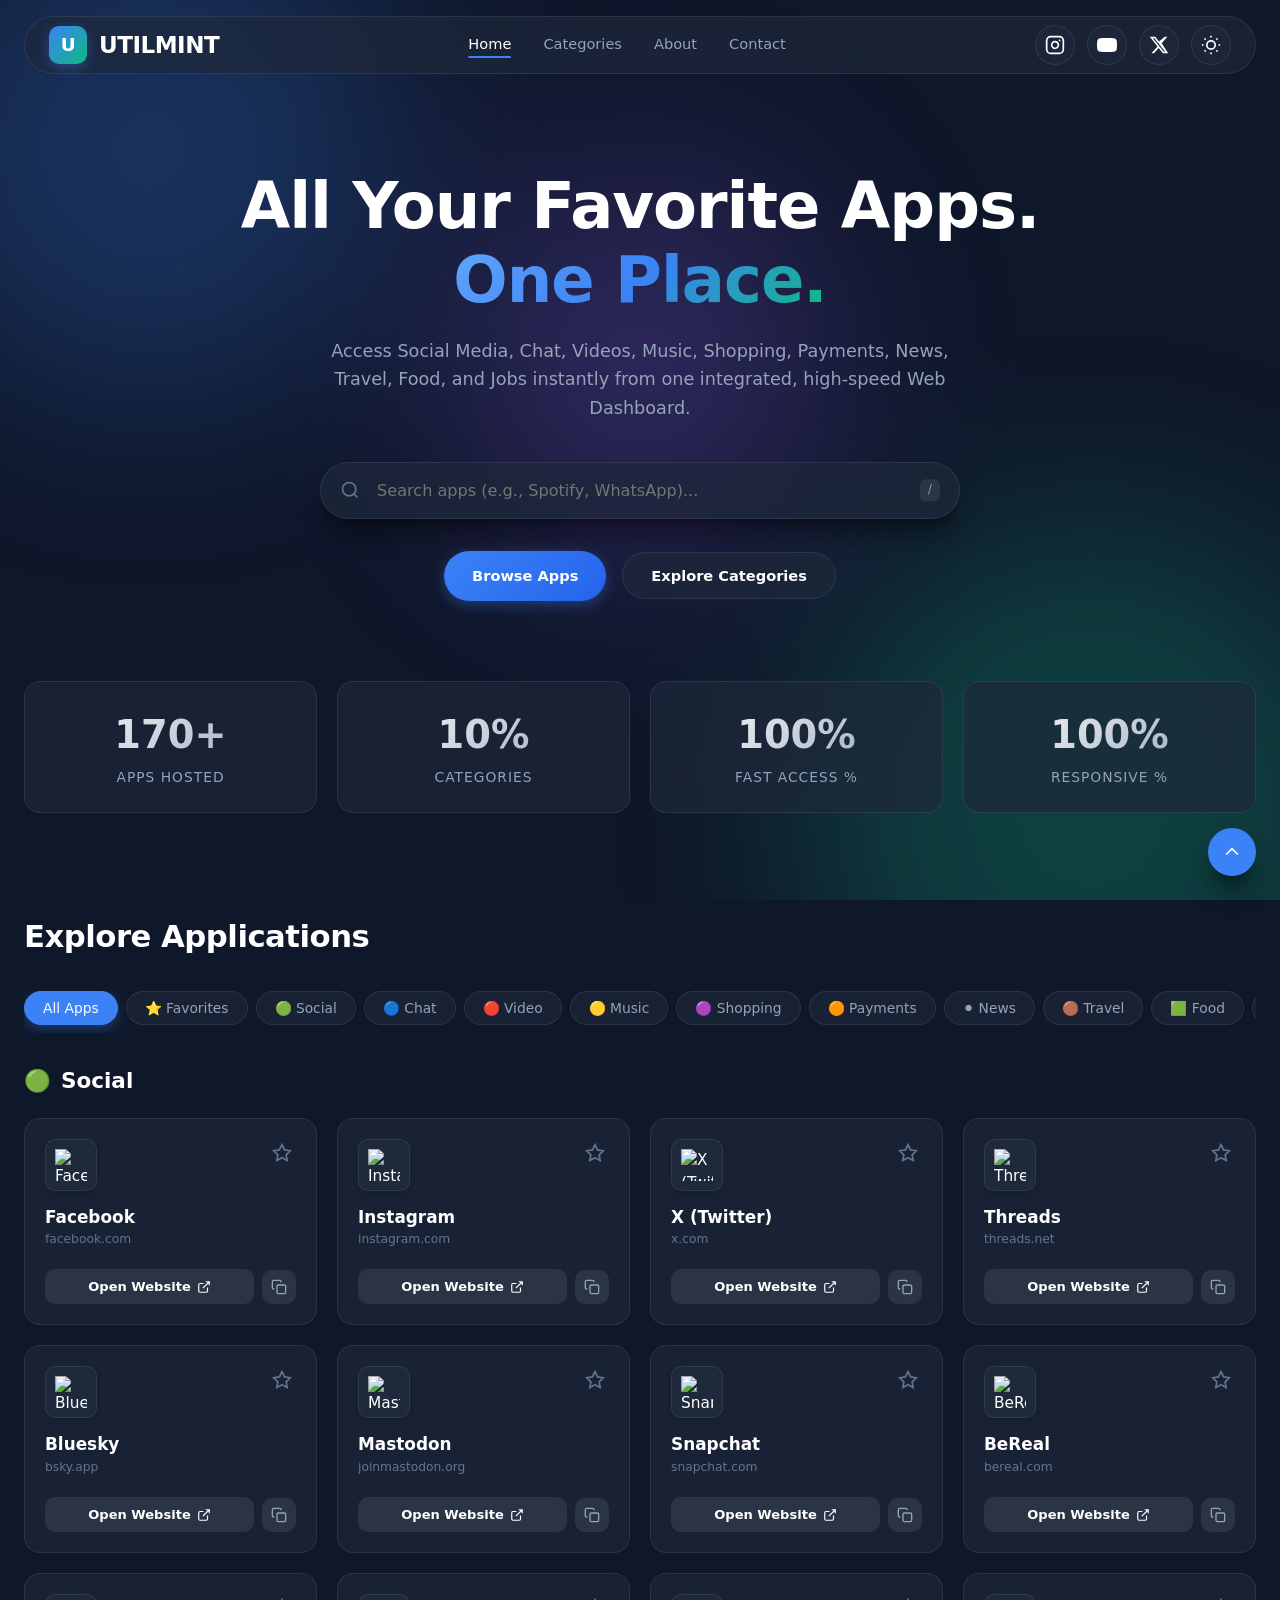
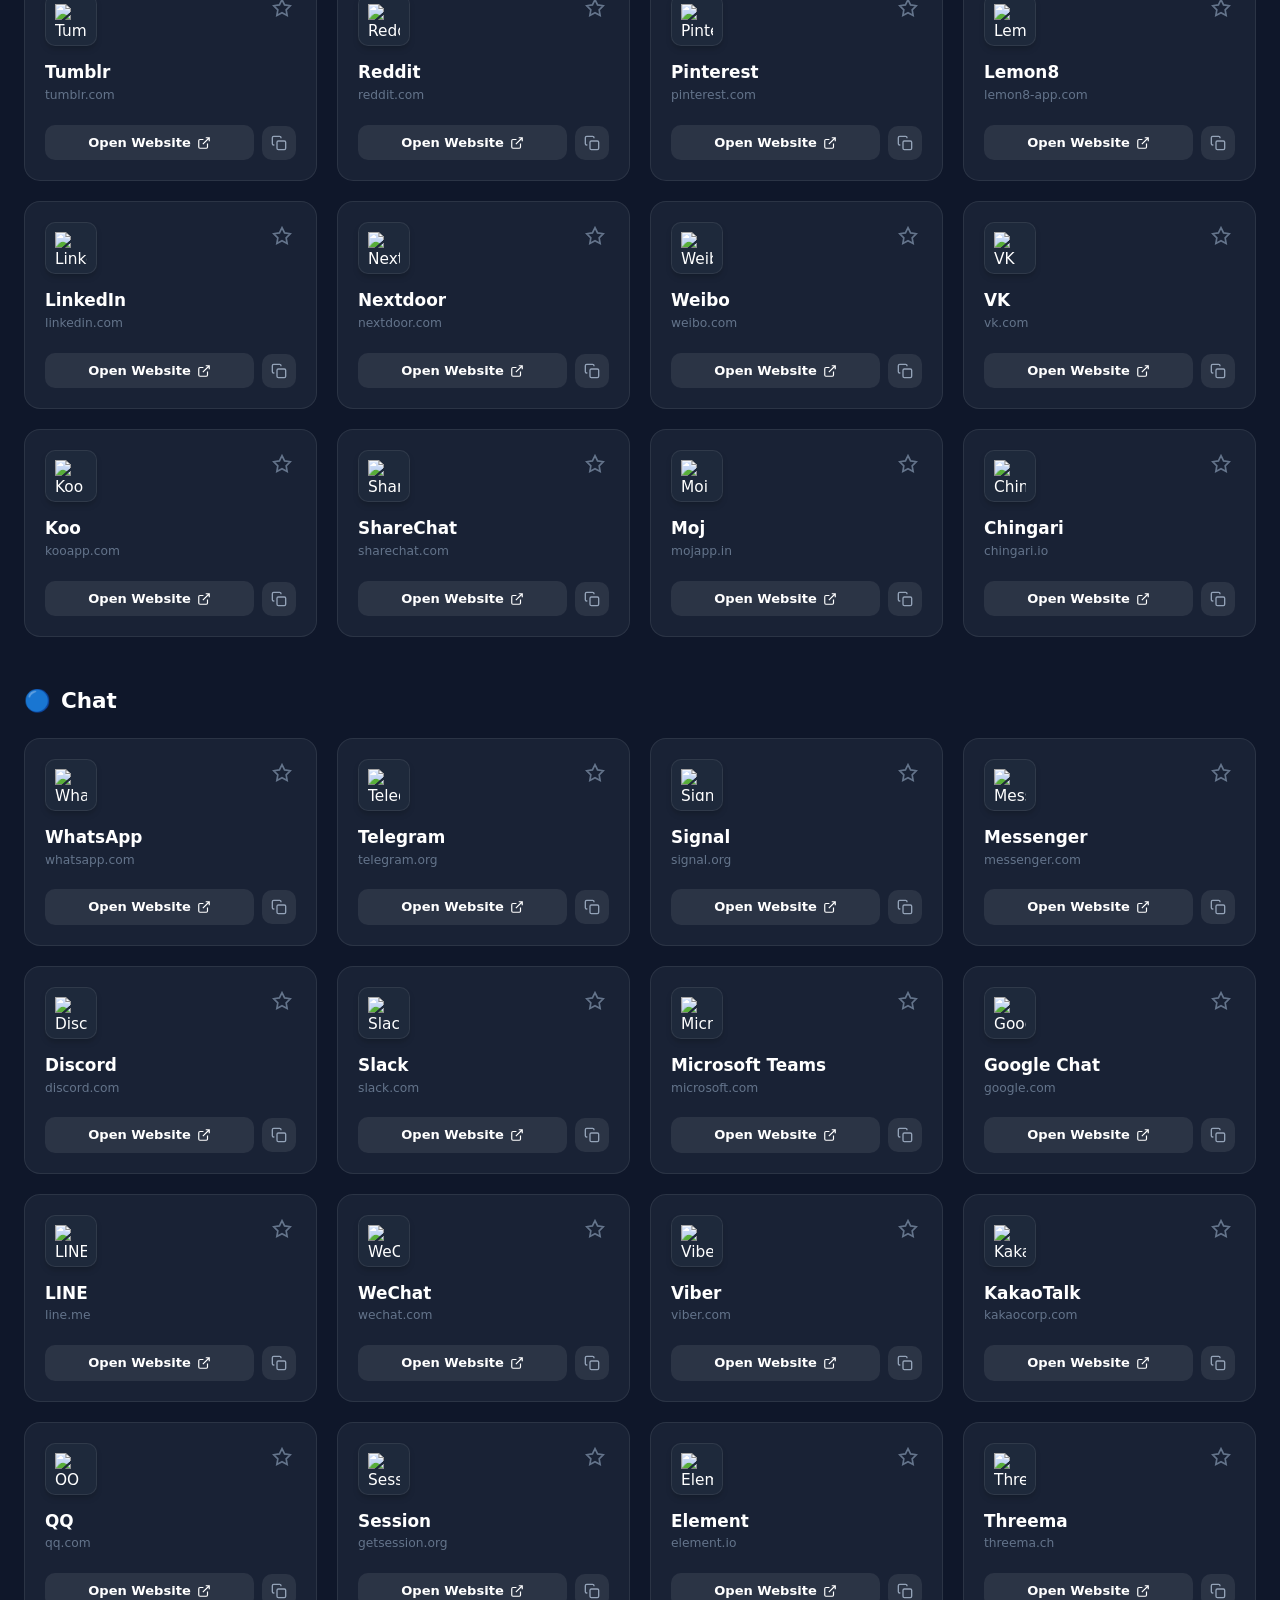
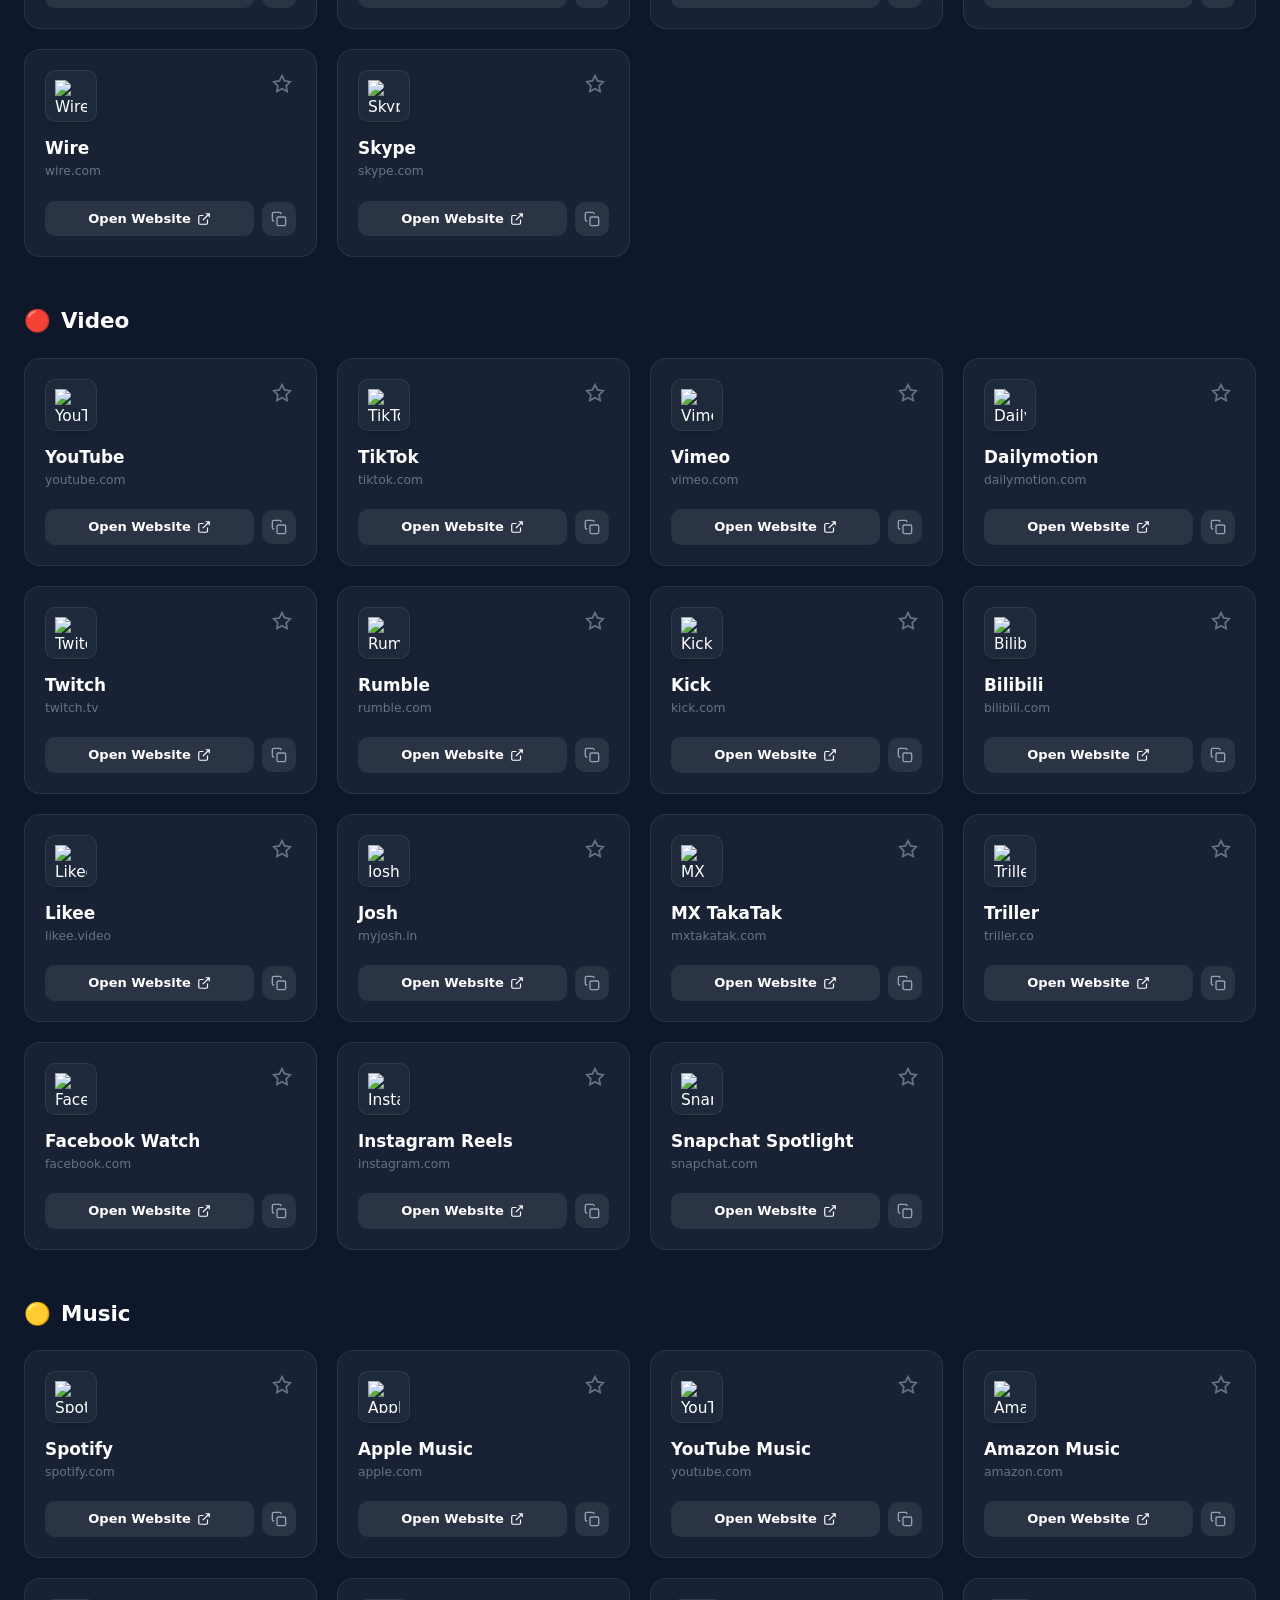
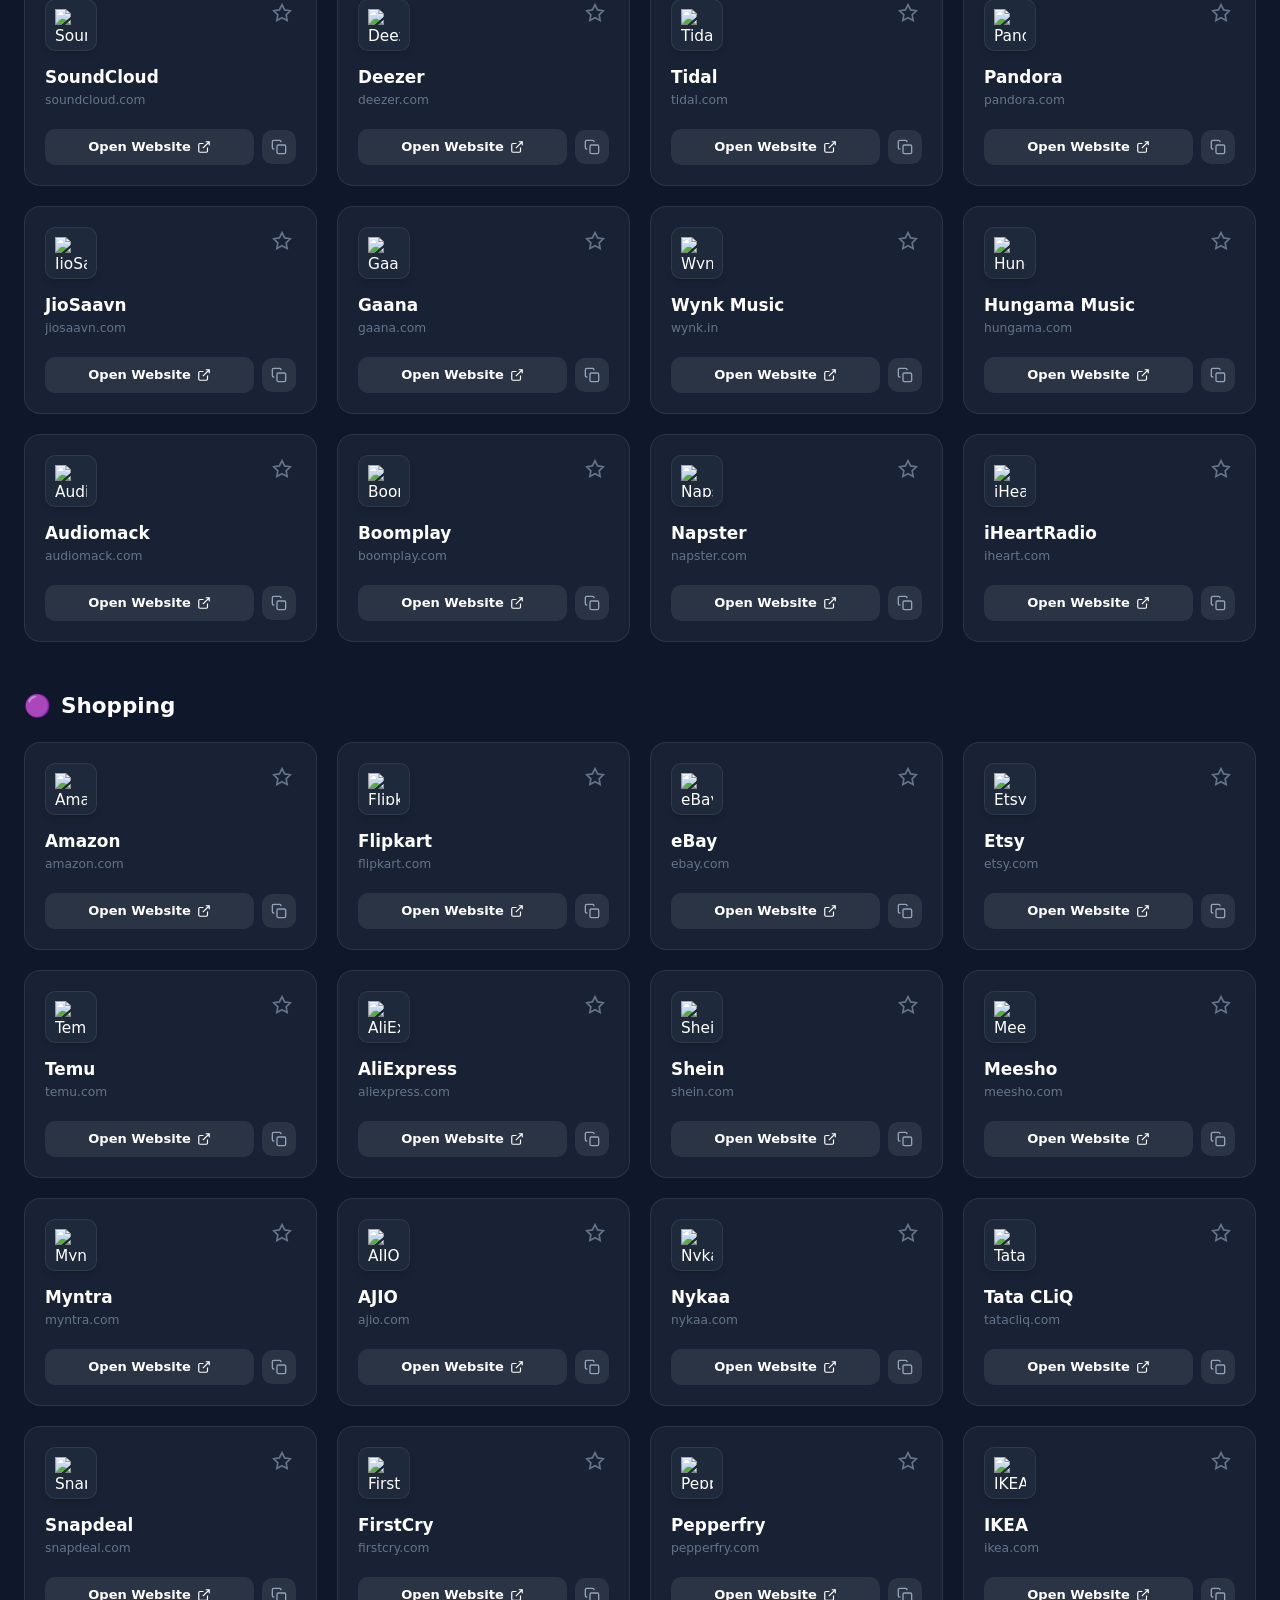
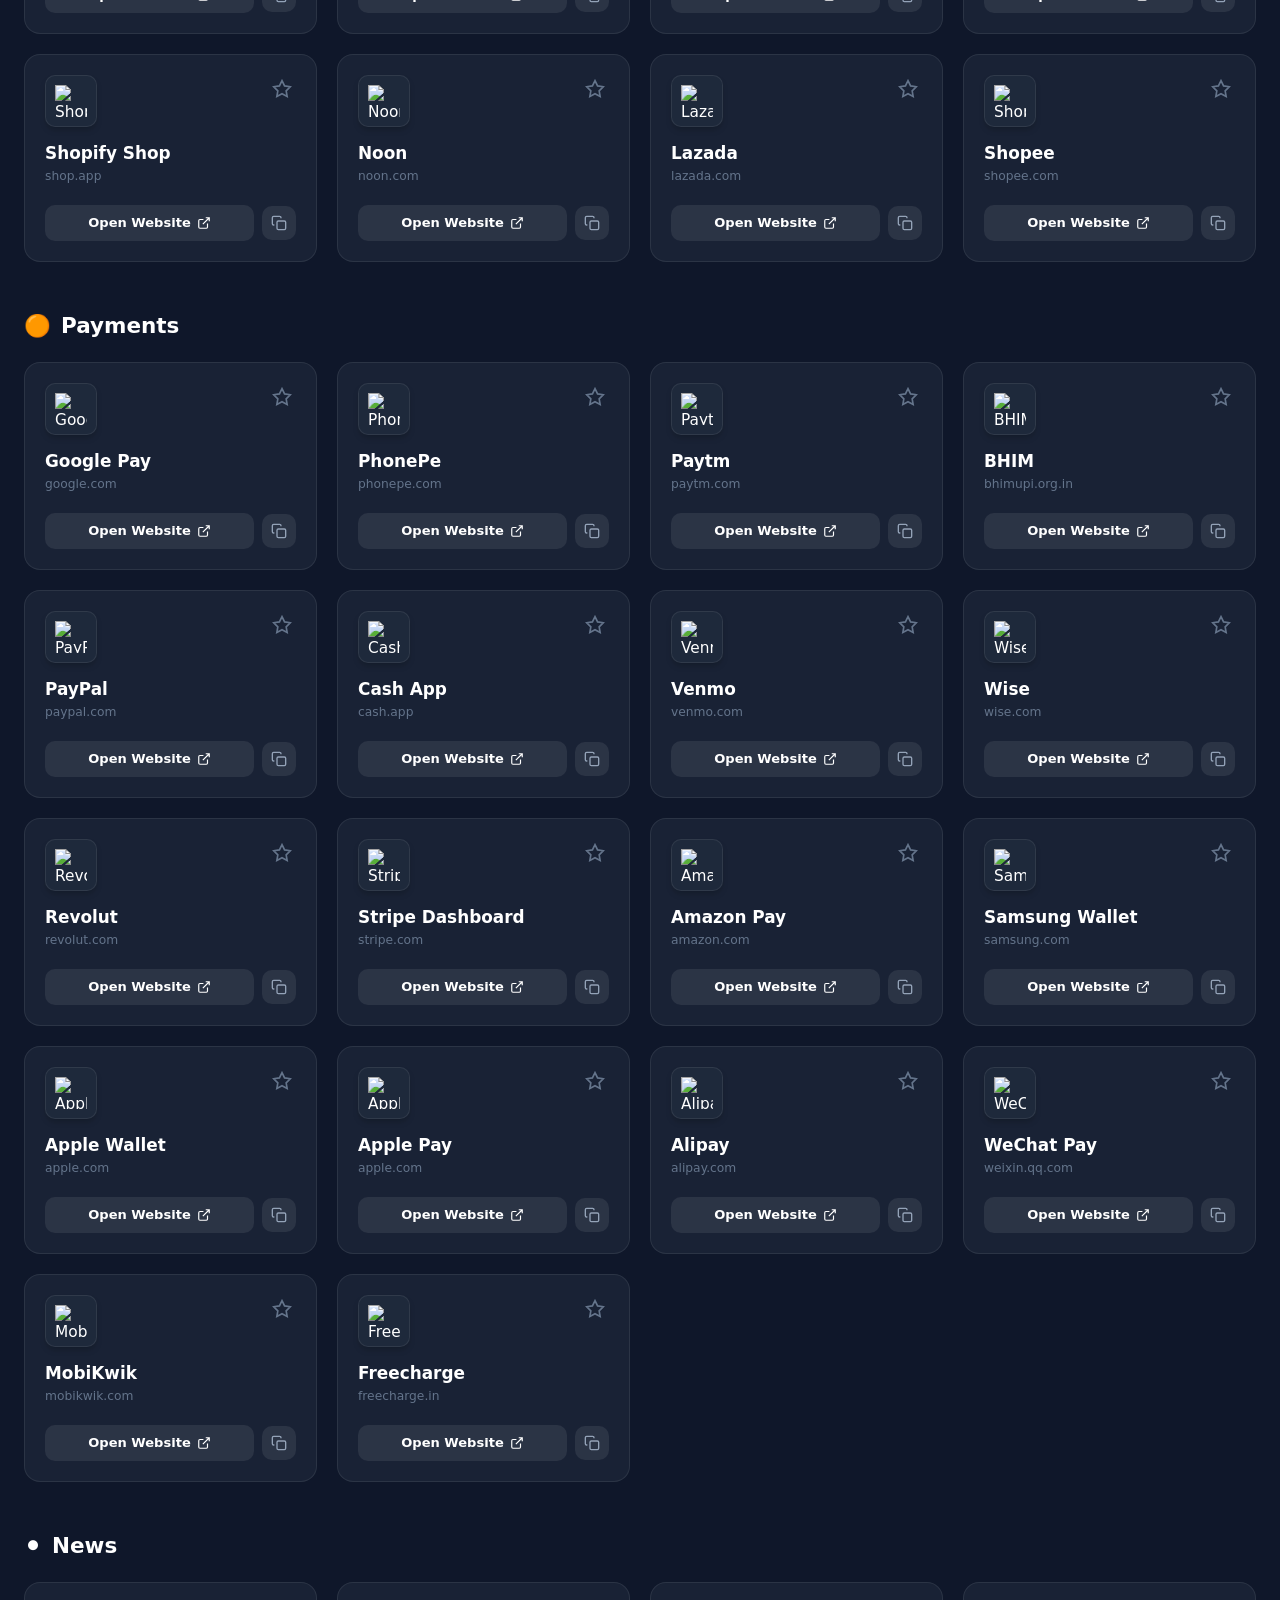
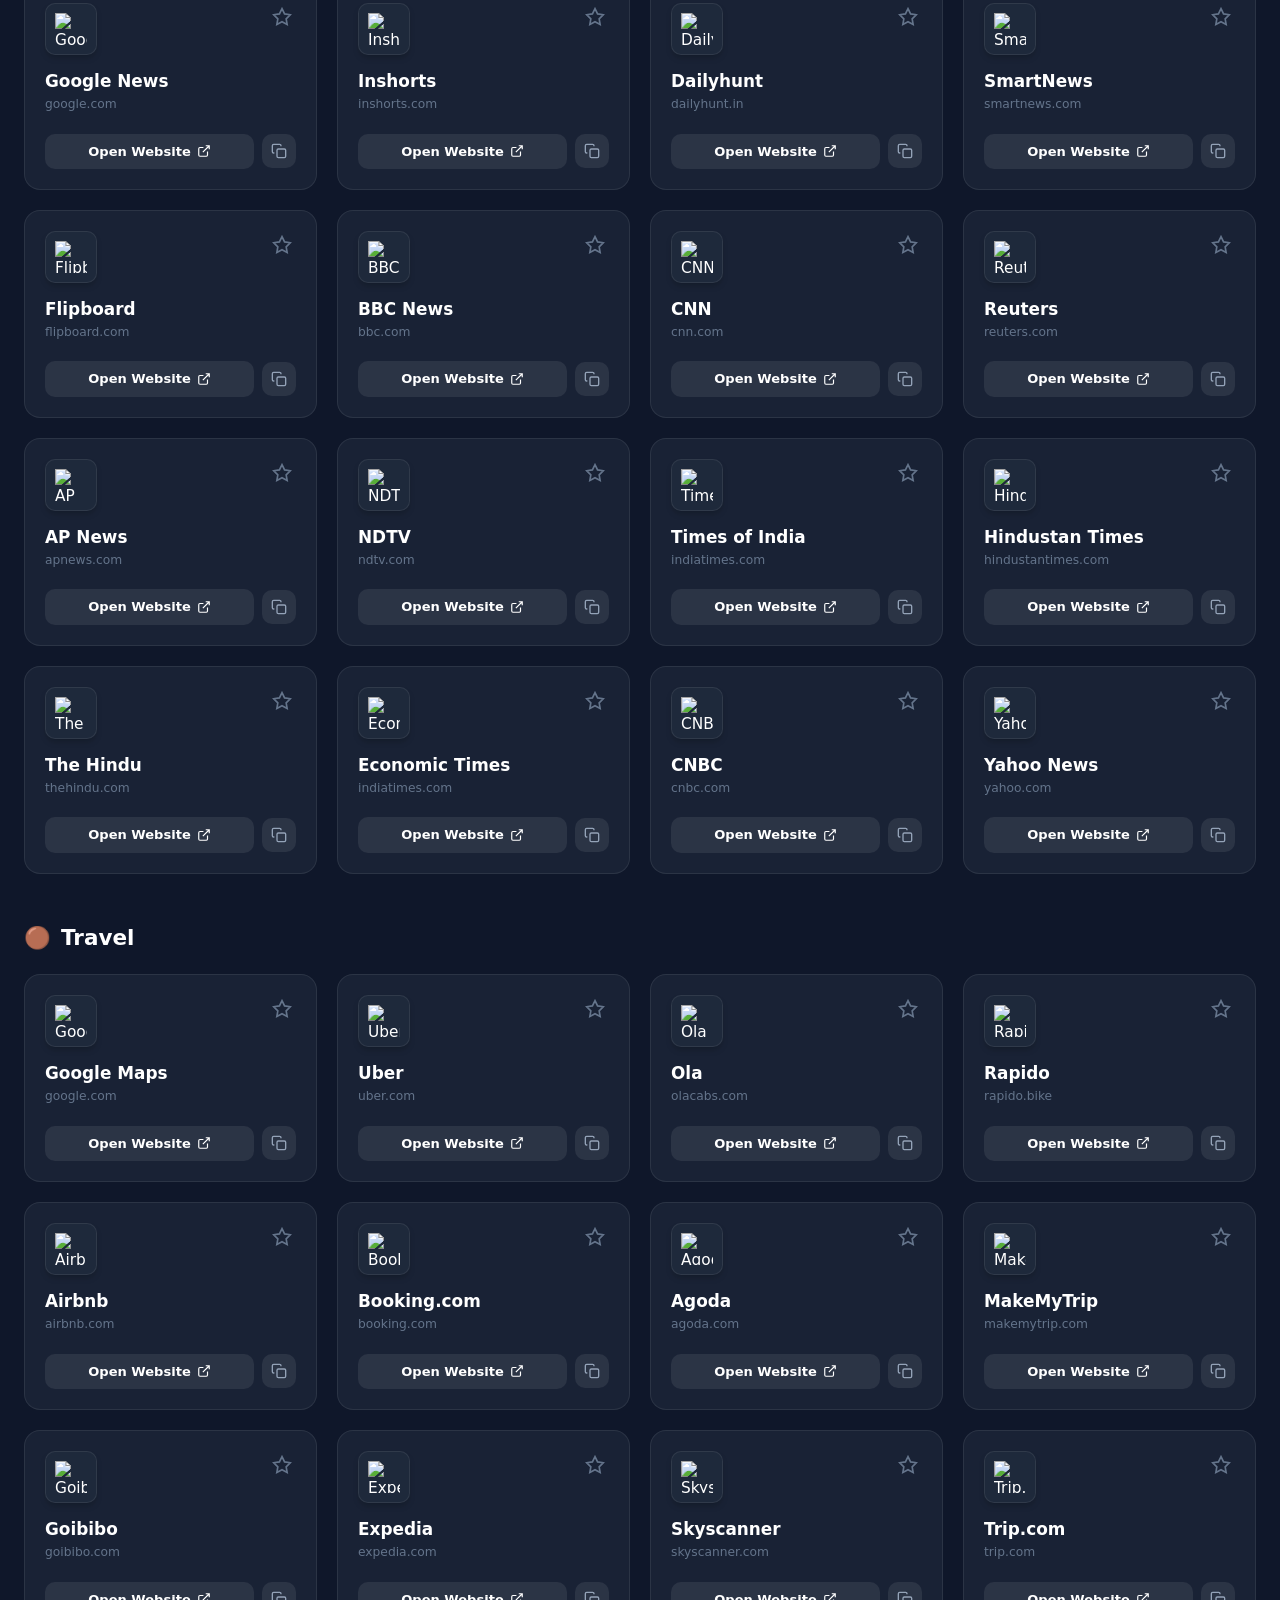
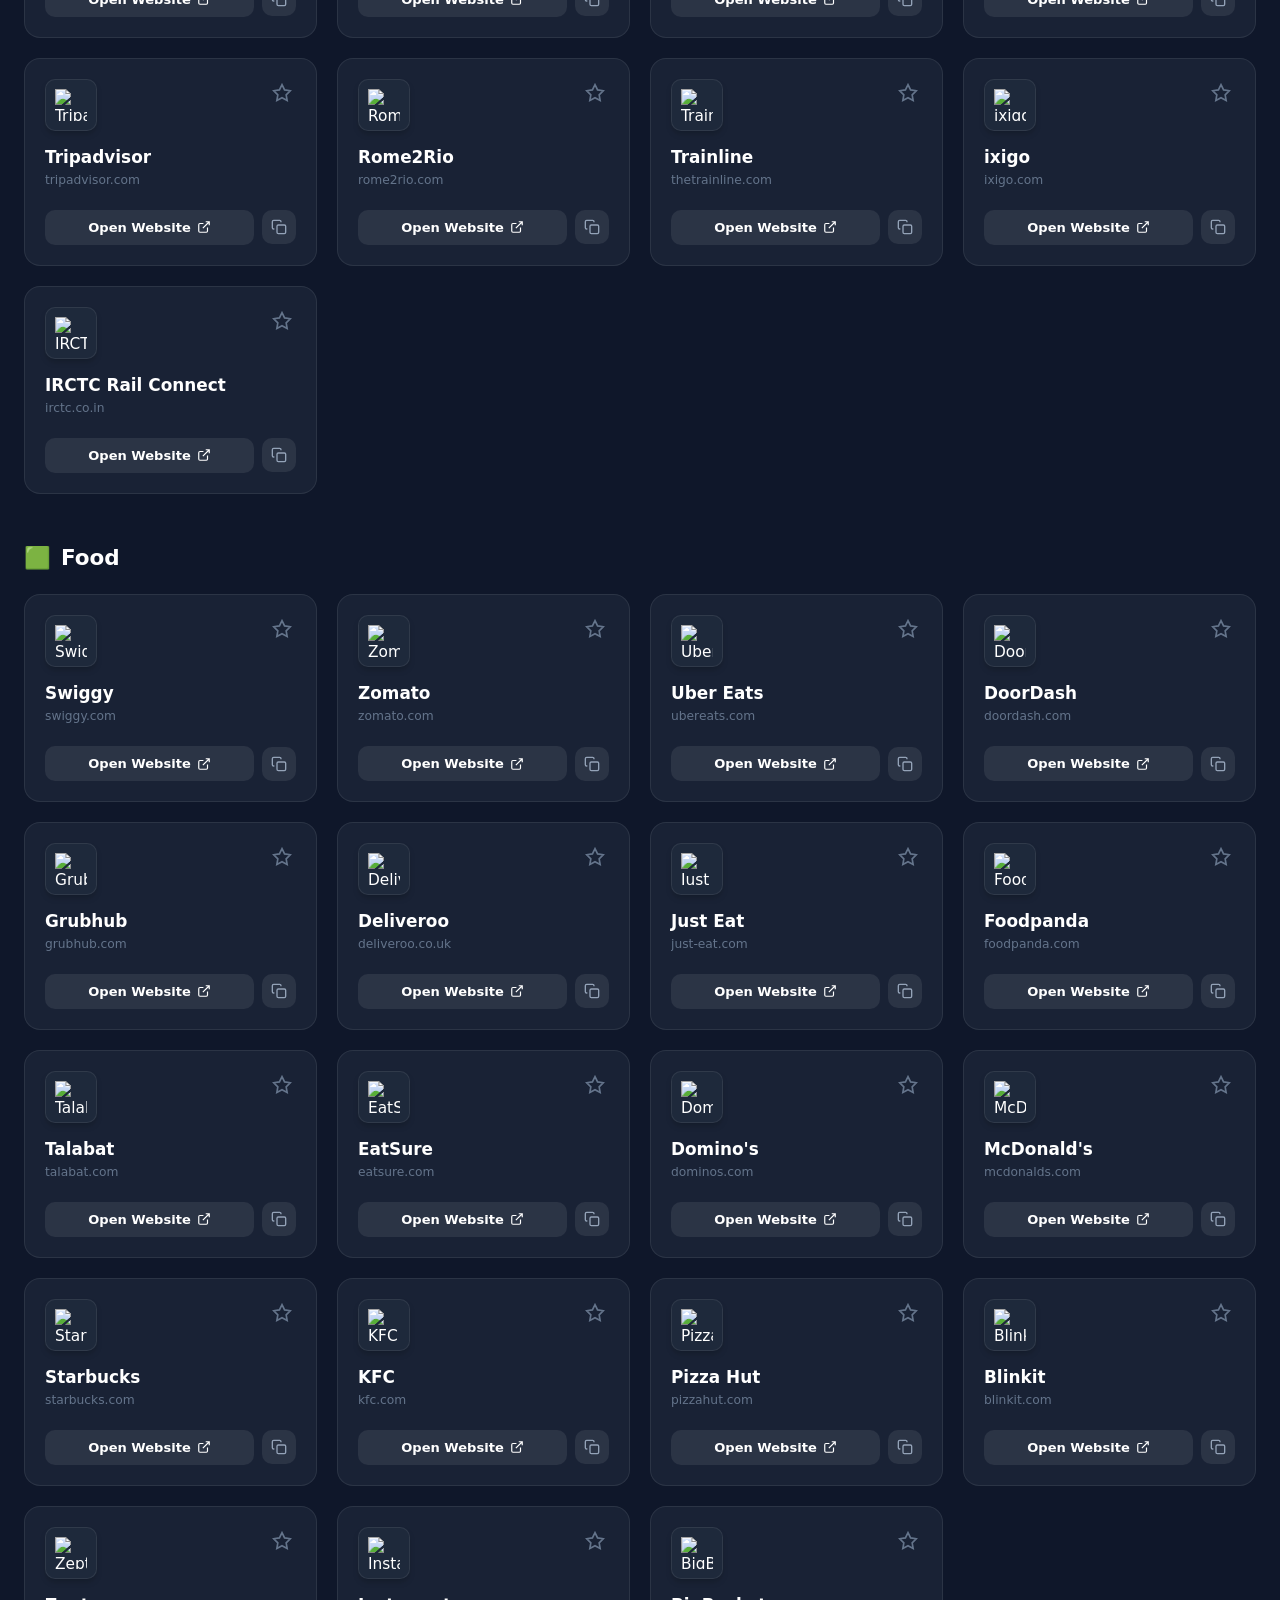
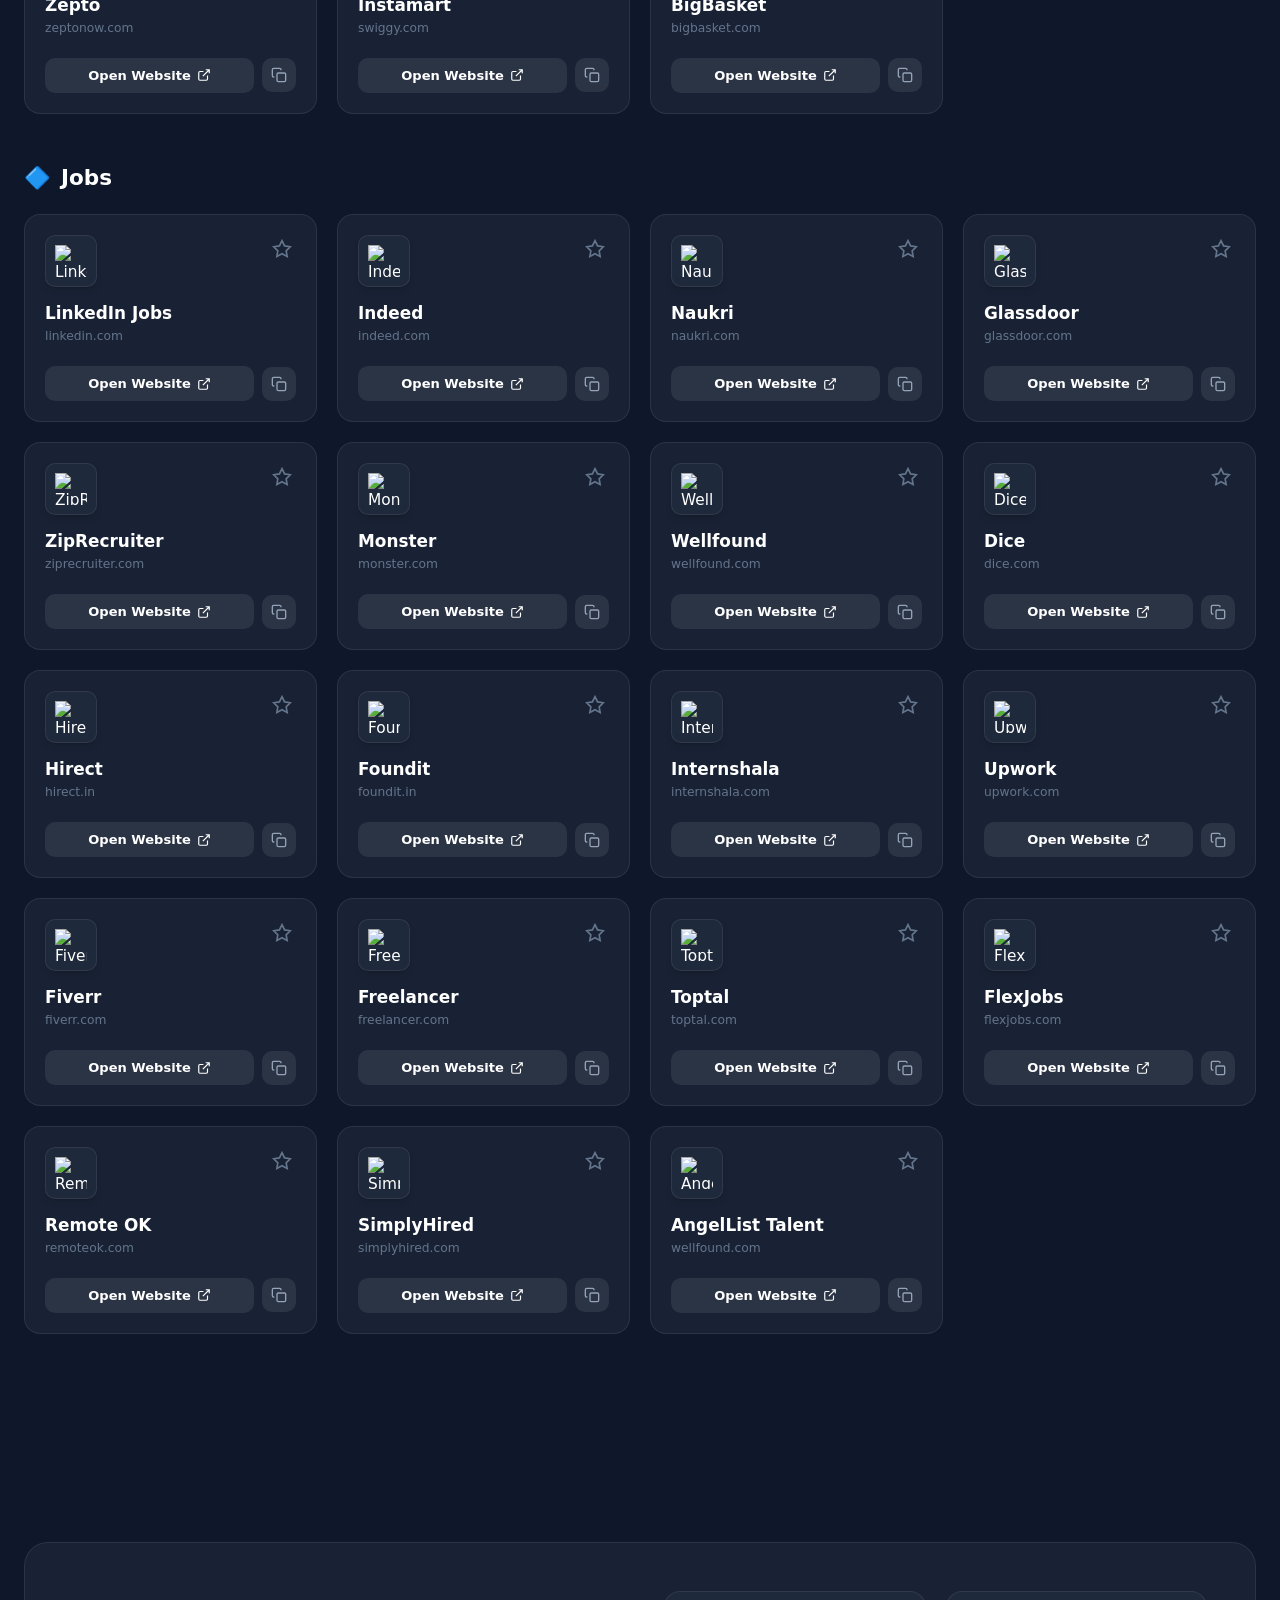
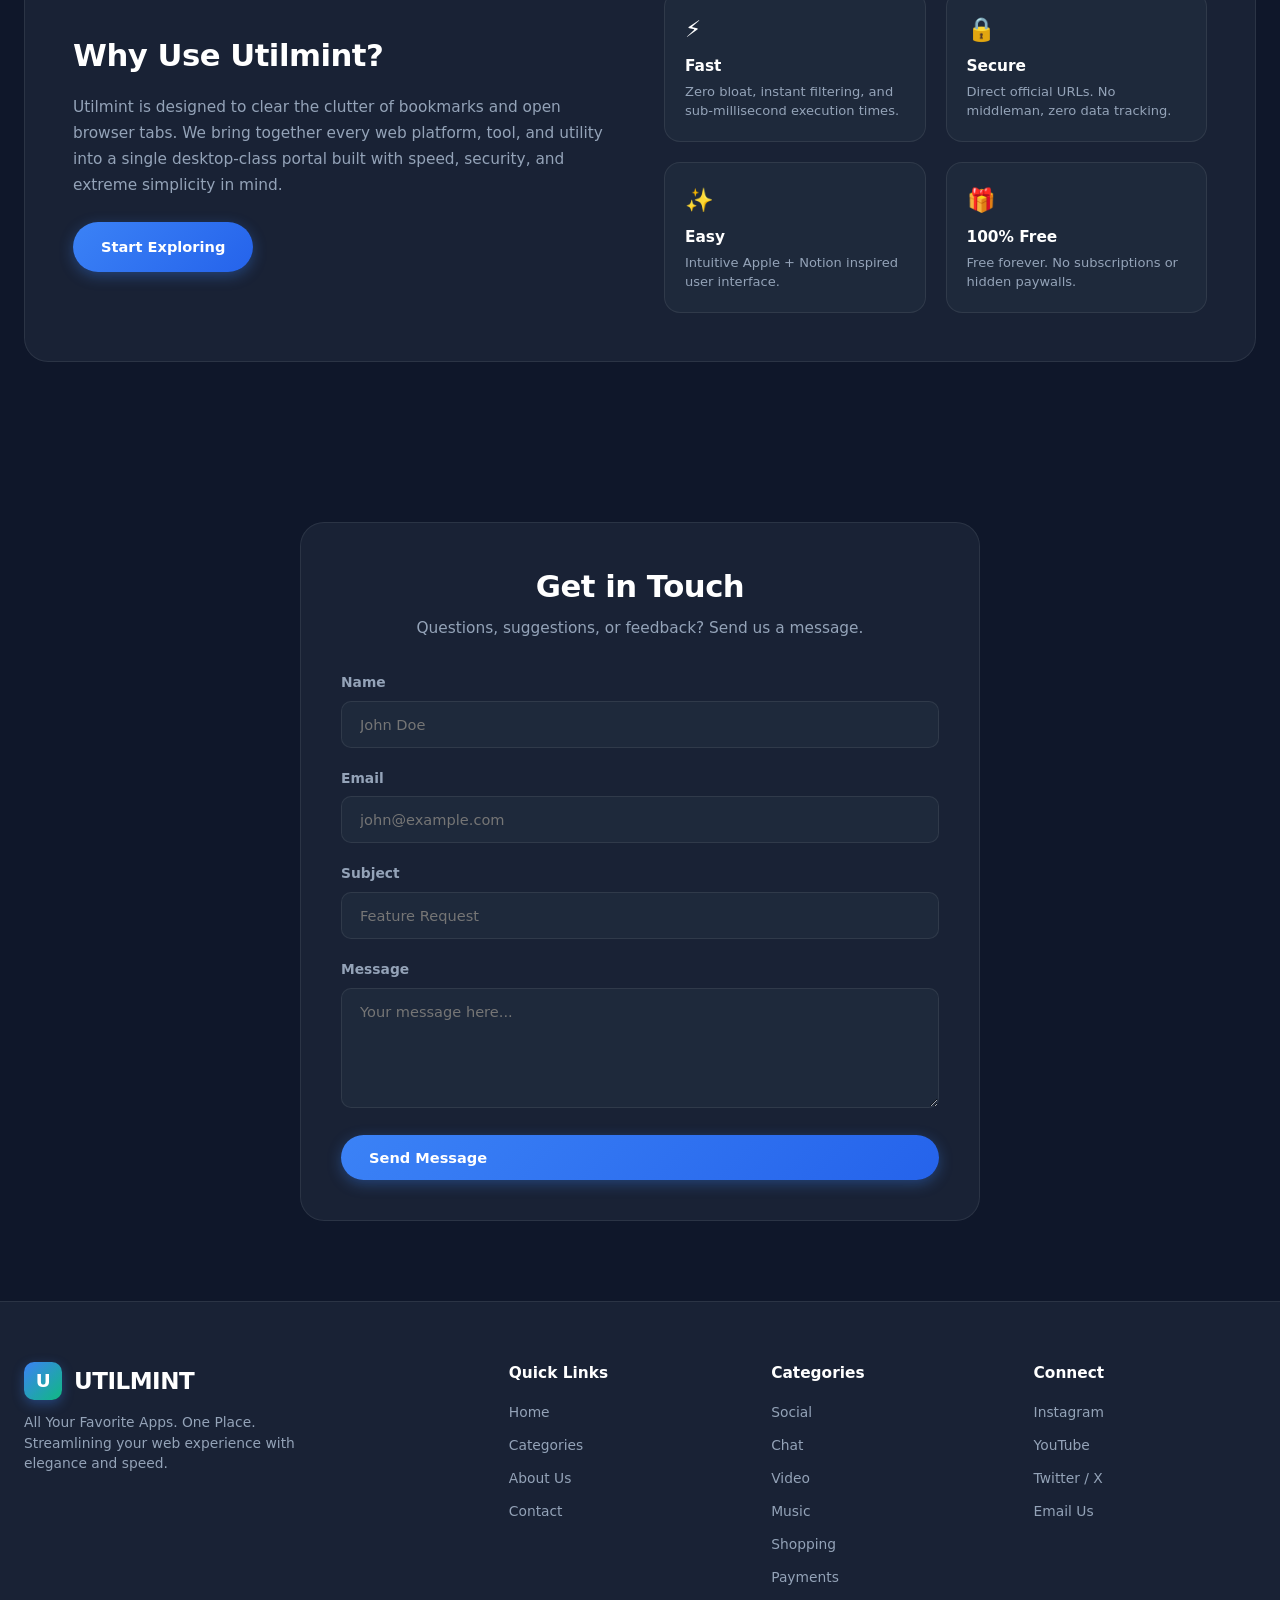
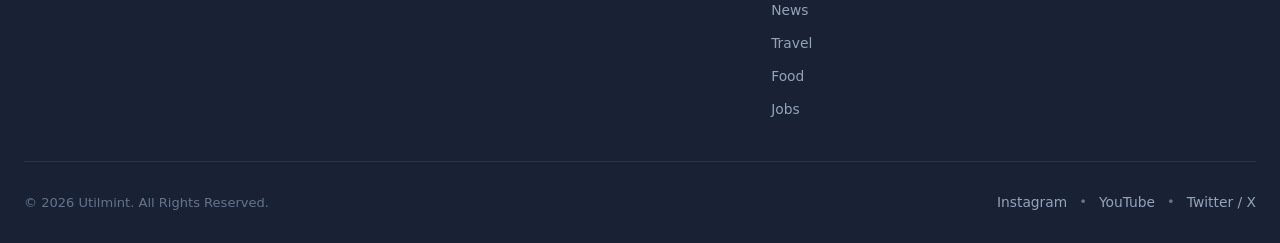
==== commit 1af5cf50: "Update index.html" ====
--- a/index.html
+++ b/index.html
@@ -2,7 +2,7 @@
 <html lang="en" data-theme="dark">
 <head>
     <meta charset="UTF-8">
-    <meta name="viewport" content="width=device-width, initial-scale=1.0">
+    <meta name="viewport" content="width=device-width, initial-scale=1.0, maximum-scale=5.0">
     
     <!-- Primary Meta Tags -->
     <title>Utilmint - All Your Favorite Apps. One Place.</title>
@@ -65,8 +65,8 @@
             --text-muted: #94A3B8;
             --text-dim: #64748B;
 
-            --radius-lg: 24px;
-            --radius-md: 16px;
+            --radius-lg: clamp(16px, 3vw, 24px);
+            --radius-md: clamp(12px, 2vw, 16px);
             --radius-sm: 10px;
             --radius-full: 9999px;
 
@@ -77,6 +77,10 @@
             --font-sans: system-ui, -apple-system, BlinkMacSystemFont, "SF Pro Display", "Segoe UI", Roboto, Helvetica, Arial, sans-serif;
             --transition-fast: 0.2s cubic-bezier(0.4, 0, 0.2, 1);
             --transition-bounce: 0.4s cubic-bezier(0.34, 1.56, 0.64, 1);
+
+            /* Dynamic Scaling Variables */
+            --icon-wrapper-size: clamp(42px, 5vw, 52px);
+            --app-icon-size: clamp(26px, 3.5vw, 32px);
         }
 
         [data-theme="light"] {
@@ -106,7 +110,7 @@
 
         html {
             scroll-behavior: smooth;
-            font-size: 16px;
+            font-size: clamp(14px, 1.2vw, 16px);
         }
 
         body {
@@ -135,6 +139,12 @@
 
         button {
             cursor: pointer;
+        }
+
+        /* Responsive Media Fallbacks */
+        img, video, canvas, svg {
+            max-width: 100%;
+            height: auto;
         }
 
         /* Ambient Blobs background */
@@ -158,16 +168,16 @@
         }
 
         .blob-1 {
-            width: 500px;
-            height: 500px;
+            width: clamp(280px, 40vw, 500px);
+            height: clamp(280px, 40vw, 500px);
             background: var(--primary);
             top: -100px;
             left: -100px;
         }
 
         .blob-2 {
-            width: 600px;
-            height: 600px;
+            width: clamp(320px, 45vw, 600px);
+            height: clamp(320px, 45vw, 600px);
             background: var(--accent);
             bottom: -200px;
             right: -100px;
@@ -175,8 +185,8 @@
         }
 
         .blob-3 {
-            width: 400px;
-            height: 400px;
+            width: clamp(220px, 30vw, 400px);
+            height: clamp(220px, 30vw, 400px);
             background: #8B5CF6;
             top: 40%;
             left: 50%;
@@ -206,7 +216,7 @@
             width: 100%;
             max-width: 1280px;
             margin: 0 auto;
-            padding: 0 24px;
+            padding: 0 clamp(12px, 3vw, 24px);
         }
 
         /* Glass Utility */
@@ -255,7 +265,7 @@
         }
 
         .loader-logo {
-            font-size: 2.5rem;
+            font-size: clamp(1.8rem, 4vw, 2.5rem);
             font-weight: 800;
             background: linear-gradient(135deg, var(--primary), var(--accent));
             -webkit-background-clip: text;
@@ -265,8 +275,8 @@
         }
 
         .spinner {
-            width: 48px;
-            height: 48px;
+            width: clamp(36px, 5vw, 48px);
+            height: clamp(36px, 5vw, 48px);
             border: 4px solid var(--border-glass);
             border-top-color: var(--primary);
             border-radius: 50%;
@@ -284,12 +294,12 @@
             position: sticky;
             top: 0;
             z-index: 500;
-            padding: 16px 0;
+            padding: clamp(10px, 2vw, 16px) 0;
             transition: all var(--transition-fast);
         }
 
         .header.scrolled {
-            padding: 12px 0;
+            padding: 8px 0;
             box-shadow: var(--shadow-sm);
         }
 
@@ -298,22 +308,22 @@
             align-items: center;
             justify-content: space-between;
             border-radius: var(--radius-full);
-            padding: 8px 24px;
+            padding: clamp(6px, 1.5vw, 8px) clamp(12px, 2.5vw, 24px);
         }
 
         .logo {
             display: flex;
             align-items: center;
-            gap: 12px;
-            font-size: 1.5rem;
+            gap: clamp(8px, 1.5vw, 12px);
+            font-size: clamp(1.1rem, 2.5vw, 1.5rem);
             font-weight: 800;
             letter-spacing: -0.5px;
             color: var(--text-main);
         }
 
         .logo-icon {
-            width: 38px;
-            height: 38px;
+            width: clamp(30px, 4vw, 38px);
+            height: clamp(30px, 4vw, 38px);
             background: linear-gradient(135deg, var(--primary), var(--accent));
             border-radius: 10px;
             display: flex;
@@ -321,20 +331,20 @@
             justify-content: center;
             color: white;
             font-weight: 900;
-            font-size: 1.2rem;
+            font-size: clamp(0.9rem, 2vw, 1.2rem);
             box-shadow: 0 4px 12px var(--primary-glow);
         }
 
         .nav-links {
             display: flex;
             align-items: center;
-            gap: 32px;
+            gap: clamp(16px, 2.5vw, 32px);
             list-style: none;
         }
 
         .nav-link {
             font-weight: 500;
-            font-size: 0.95rem;
+            font-size: clamp(0.85rem, 1.2vw, 0.95rem);
             color: var(--text-muted);
             transition: color var(--transition-fast);
             position: relative;
@@ -358,12 +368,12 @@
         .header-actions {
             display: flex;
             align-items: center;
-            gap: 12px;
+            gap: clamp(6px, 1.2vw, 12px);
         }
 
         .icon-btn {
-            width: 40px;
-            height: 40px;
+            width: clamp(34px, 4vw, 40px);
+            height: clamp(34px, 4vw, 40px);
             border-radius: 50%;
             display: flex;
             align-items: center;
@@ -372,6 +382,12 @@
             transition: all var(--transition-fast);
             background: var(--bg-glass);
             border: 1px solid var(--border-glass);
+            flex-shrink: 0;
+        }
+
+        .icon-btn svg {
+            width: clamp(16px, 2.2vw, 20px);
+            height: clamp(16px, 2.2vw, 20px);
         }
 
         .icon-btn:hover {
@@ -390,10 +406,10 @@
             inset: 0;
             background: var(--bg-base);
             z-index: 490;
-            padding: 100px 32px 32px;
+            padding: clamp(80px, 12vw, 100px) 24px 32px;
             display: flex;
             flex-direction: column;
-            gap: 24px;
+            gap: 20px;
             transform: translateX(100%);
             transition: transform 0.3s cubic-bezier(0.4, 0, 0.2, 1);
         }
@@ -403,7 +419,7 @@
         }
 
         .mobile-nav .nav-link {
-            font-size: 1.5rem;
+            font-size: clamp(1.2rem, 3.5vw, 1.5rem);
             font-weight: 700;
         }
 
@@ -411,17 +427,17 @@
            5. HERO SECTION
            ========================================================================== */
         .hero {
-            padding: 80px 0 60px;
+            padding: clamp(40px, 8vw, 80px) 0 clamp(30px, 6vw, 60px);
             text-align: center;
             position: relative;
         }
 
         .hero-title {
-            font-size: clamp(2.5rem, 5vw, 4.5rem);
+            font-size: clamp(1.8rem, 5vw, 4.5rem);
             font-weight: 800;
-            line-height: 1.1;
-            letter-spacing: -1.5px;
-            margin-bottom: 20px;
+            line-height: 1.15;
+            letter-spacing: -1px;
+            margin-bottom: clamp(12px, 2vw, 20px);
         }
 
         .hero-title-gradient {
@@ -432,8 +448,8 @@
 
         .hero-subtitle {
             max-width: 680px;
-            margin: 0 auto 40px;
-            font-size: 1.15rem;
+            margin: 0 auto clamp(24px, 4vw, 40px);
+            font-size: clamp(0.9rem, 1.8vw, 1.15rem);
             color: var(--text-muted);
             line-height: 1.6;
         }
@@ -441,15 +457,15 @@
         /* Search Bar & Suggestions */
         .search-wrapper {
             max-width: 640px;
-            margin: 0 auto 32px;
+            margin: 0 auto clamp(20px, 3vw, 32px);
             position: relative;
         }
 
         .search-bar {
             width: 100%;
-            padding: 18px 24px 18px 56px;
+            padding: clamp(12px, 2vw, 18px) clamp(16px, 2.5vw, 24px) clamp(12px, 2vw, 18px) clamp(40px, 5vw, 56px);
             border-radius: var(--radius-full);
-            font-size: 1.05rem;
+            font-size: clamp(0.85rem, 1.5vw, 1.05rem);
             background: var(--bg-glass);
             border: 1px solid var(--border-glass);
             color: var(--text-main);
@@ -465,23 +481,24 @@
 
         .search-icon {
             position: absolute;
-            left: 20px;
+            left: clamp(12px, 2.5vw, 20px);
             top: 50%;
             transform: translateY(-50%);
             color: var(--text-dim);
             pointer-events: none;
-            width: 20px;
-            height: 20px;
+            width: clamp(16px, 2.5vw, 20px);
+            height: clamp(16px, 2.5vw, 20px);
         }
 
         .search-clear {
             position: absolute;
-            right: 20px;
+            right: clamp(12px, 2.5vw, 20px);
             top: 50%;
             transform: translateY(-50%);
             color: var(--text-dim);
             cursor: pointer;
             display: none;
+            font-size: clamp(0.8rem, 1.2vw, 1rem);
         }
 
         .search-suggestions {
@@ -503,7 +520,7 @@
         }
 
         .suggestion-item {
-            padding: 12px 20px;
+            padding: clamp(8px, 1.5vw, 12px) clamp(14px, 2vw, 20px);
             display: flex;
             align-items: center;
             gap: 12px;
@@ -516,8 +533,8 @@
         }
 
         .suggestion-img {
-            width: 24px;
-            height: 24px;
+            width: clamp(20px, 2.5vw, 24px);
+            height: clamp(20px, 2.5vw, 24px);
             border-radius: 6px;
             object-fit: cover;
         }
@@ -526,15 +543,15 @@
             display: flex;
             align-items: center;
             justify-content: center;
-            gap: 16px;
+            gap: clamp(10px, 2vw, 16px);
             flex-wrap: wrap;
         }
 
         .btn {
-            padding: 14px 28px;
+            padding: clamp(10px, 1.8vw, 14px) clamp(20px, 3vw, 28px);
             border-radius: var(--radius-full);
             font-weight: 600;
-            font-size: 0.95rem;
+            font-size: clamp(0.85rem, 1.3vw, 0.95rem);
             display: inline-flex;
             align-items: center;
             gap: 8px;
@@ -567,7 +584,7 @@
         /* Keyboard Shortcut Hint */
         .kbd-hint {
             position: absolute;
-            right: 20px;
+            right: clamp(12px, 2.5vw, 20px);
             top: 50%;
             transform: translateY(-50%);
             background: var(--border-glass);
@@ -582,17 +599,17 @@
            6. STATS SECTION
            ========================================================================== */
         .stats {
-            padding: 20px 0 60px;
+            padding: 20px 0 clamp(30px, 5vw, 60px);
         }
 
         .stats-grid {
             display: grid;
-            grid-template-columns: repeat(auto-fit, minmax(220px, 1fr));
-            gap: 20px;
+            grid-template-columns: repeat(auto-fit, minmax(clamp(140px, 22vw, 220px), 1fr));
+            gap: clamp(10px, 2vw, 20px);
         }
 
         .stat-card {
-            padding: 24px;
+            padding: clamp(16px, 2.5vw, 24px);
             border-radius: var(--radius-md);
             text-align: center;
             transition: transform var(--transition-fast);
@@ -603,7 +620,7 @@
         }
 
         .stat-number {
-            font-size: 2.5rem;
+            font-size: clamp(1.8rem, 3.5vw, 2.5rem);
             font-weight: 800;
             background: linear-gradient(135deg, var(--text-main), var(--text-muted));
             -webkit-background-clip: text;
@@ -612,7 +629,7 @@
         }
 
         .stat-label {
-            font-size: 0.9rem;
+            font-size: clamp(0.75rem, 1.2vw, 0.9rem);
             color: var(--text-muted);
             font-weight: 500;
             text-transform: uppercase;
@@ -623,20 +640,20 @@
            7. CATEGORIES & APP GRID
            ========================================================================== */
         .categories-section {
-            padding: 40px 0 80px;
+            padding: clamp(20px, 4vw, 40px) 0 clamp(40px, 8vw, 80px);
         }
 
         .section-header {
             display: flex;
             align-items: center;
             justify-content: space-between;
-            margin-bottom: 32px;
+            margin-bottom: clamp(20px, 3.5vw, 32px);
             flex-wrap: wrap;
             gap: 16px;
         }
 
         .section-title {
-            font-size: 2rem;
+            font-size: clamp(1.4rem, 3vw, 2rem);
             font-weight: 800;
             letter-spacing: -0.5px;
         }
@@ -645,11 +662,12 @@
         .category-pills {
             display: flex;
             align-items: center;
-            gap: 8px;
+            gap: clamp(6px, 1vw, 8px);
             overflow-x: auto;
             padding-bottom: 8px;
-            margin-bottom: 32px;
+            margin-bottom: clamp(20px, 3.5vw, 32px);
             scrollbar-width: none;
+            -webkit-overflow-scrolling: touch;
         }
 
         .category-pills::-webkit-scrollbar {
@@ -657,15 +675,16 @@
         }
 
         .pill {
-            padding: 8px 18px;
+            padding: clamp(6px, 1.2vw, 8px) clamp(12px, 2vw, 18px);
             border-radius: var(--radius-full);
             font-weight: 500;
-            font-size: 0.9rem;
+            font-size: clamp(0.8rem, 1.2vw, 0.9rem);
             white-space: nowrap;
             background: var(--bg-glass);
             border: 1px solid var(--border-glass);
             color: var(--text-muted);
             transition: all var(--transition-fast);
+            flex-shrink: 0;
         }
 
         .pill:hover, .pill.active {
@@ -676,13 +695,13 @@
         }
 
         .category-block {
-            margin-bottom: 48px;
+            margin-bottom: clamp(28px, 5vw, 48px);
         }
 
         .category-title {
-            font-size: 1.4rem;
+            font-size: clamp(1.1rem, 2vw, 1.4rem);
             font-weight: 700;
-            margin-bottom: 20px;
+            margin-bottom: clamp(12px, 2vw, 20px);
             display: flex;
             align-items: center;
             gap: 10px;
@@ -690,15 +709,15 @@
 
         .apps-grid {
             display: grid;
-            grid-template-columns: repeat(auto-fill, minmax(260px, 1fr));
-            gap: 20px;
+            grid-template-columns: repeat(auto-fill, minmax(clamp(150px, 22vw, 260px), 1fr));
+            gap: clamp(12px, 2vw, 20px);
         }
 
         .app-card {
             background: var(--bg-glass);
             border: 1px solid var(--border-glass);
             border-radius: var(--radius-md);
-            padding: 20px;
+            padding: clamp(12px, 2vw, 20px);
             display: flex;
             flex-direction: column;
             justify-content: space-between;
@@ -718,12 +737,12 @@
             display: flex;
             align-items: flex-start;
             justify-content: space-between;
-            margin-bottom: 16px;
+            margin-bottom: clamp(10px, 1.5vw, 16px);
         }
 
         .app-icon-wrapper {
-            width: 52px;
-            height: 52px;
+            width: var(--icon-wrapper-size);
+            height: var(--icon-wrapper-size);
             border-radius: var(--radius-sm);
             background: var(--bg-surface);
             display: flex;
@@ -732,11 +751,12 @@
             overflow: hidden;
             border: 1px solid var(--border-glass);
             box-shadow: var(--shadow-sm);
+            flex-shrink: 0;
         }
 
         .app-icon {
-            width: 32px;
-            height: 32px;
+            width: var(--app-icon-size);
+            height: var(--app-icon-size);
             object-fit: contain;
         }
 
@@ -746,24 +766,30 @@
             padding: 4px;
         }
 
+        .fav-btn svg {
+            width: clamp(16px, 2.2vw, 20px);
+            height: clamp(16px, 2.2vw, 20px);
+        }
+
         .fav-btn:hover, .fav-btn.active {
             color: #EF4444;
             transform: scale(1.15);
         }
 
         .app-info {
-            margin-bottom: 20px;
+            margin-bottom: clamp(12px, 2vw, 20px);
         }
 
         .app-name {
-            font-size: 1.1rem;
+            font-size: clamp(0.95rem, 1.4vw, 1.1rem);
             font-weight: 700;
-            margin-bottom: 4px;
+            margin-bottom: 2px;
             color: var(--text-main);
+            line-height: 1.3;
         }
 
         .app-url {
-            font-size: 0.8rem;
+            font-size: clamp(0.72rem, 1.1vw, 0.8rem);
             color: var(--text-dim);
             white-space: nowrap;
             overflow: hidden;
@@ -773,16 +799,16 @@
         .app-actions {
             display: flex;
             align-items: center;
-            gap: 8px;
+            gap: clamp(6px, 1vw, 8px);
         }
 
         .app-open-btn {
             flex: 1;
-            padding: 8px 14px;
+            padding: clamp(6px, 1vw, 8px) clamp(10px, 1.5vw, 14px);
             border-radius: var(--radius-sm);
             background: var(--border-glass);
             color: var(--text-main);
-            font-size: 0.85rem;
+            font-size: clamp(0.75rem, 1.1vw, 0.85rem);
             font-weight: 600;
             text-align: center;
             transition: all var(--transition-fast);
@@ -790,6 +816,12 @@
             align-items: center;
             justify-content: center;
             gap: 6px;
+            white-space: nowrap;
+        }
+
+        .app-open-btn svg {
+            width: clamp(12px, 1.5vw, 14px);
+            height: clamp(12px, 1.5vw, 14px);
         }
 
         .app-card:hover .app-open-btn {
@@ -799,8 +831,8 @@
         }
 
         .copy-btn {
-            width: 34px;
-            height: 34px;
+            width: clamp(28px, 3.5vw, 34px);
+            height: clamp(28px, 3.5vw, 34px);
             border-radius: var(--radius-sm);
             background: var(--border-glass);
             color: var(--text-muted);
@@ -808,6 +840,12 @@
             align-items: center;
             justify-content: center;
             transition: all var(--transition-fast);
+            flex-shrink: 0;
+        }
+
+        .copy-btn svg {
+            width: clamp(13px, 1.8vw, 16px);
+            height: clamp(13px, 1.8vw, 16px);
         }
 
         .copy-btn:hover {
@@ -818,7 +856,7 @@
         /* No Results State */
         .no-results {
             text-align: center;
-            padding: 60px 0;
+            padding: clamp(30px, 6vw, 60px) 0;
             display: none;
         }
 
@@ -827,7 +865,7 @@
         }
 
         .no-results-icon {
-            font-size: 3rem;
+            font-size: clamp(2rem, 4vw, 3rem);
             margin-bottom: 16px;
             opacity: 0.5;
         }
@@ -836,12 +874,12 @@
            8. ABOUT SECTION
            ========================================================================== */
         .about-section {
-            padding: 80px 0;
+            padding: clamp(40px, 8vw, 80px) 0;
             position: relative;
         }
 
         .about-card {
-            padding: 48px;
+            padding: clamp(20px, 4vw, 48px);
             border-radius: var(--radius-lg);
             position: relative;
             overflow: hidden;
@@ -850,35 +888,36 @@
         .about-grid {
             display: grid;
             grid-template-columns: 1fr 1fr;
-            gap: 48px;
+            gap: clamp(24px, 4vw, 48px);
             align-items: center;
         }
 
         .about-features {
             display: grid;
             grid-template-columns: repeat(2, 1fr);
-            gap: 20px;
+            gap: clamp(12px, 2vw, 20px);
         }
 
         .feature-box {
-            padding: 20px;
+            padding: clamp(14px, 2vw, 20px);
             border-radius: var(--radius-md);
             background: var(--bg-surface);
             border: 1px solid var(--border-glass);
         }
 
         .feature-icon {
-            font-size: 1.5rem;
+            font-size: clamp(1.2rem, 2.5vw, 1.5rem);
             margin-bottom: 8px;
         }
 
         .feature-title {
             font-weight: 700;
+            font-size: clamp(0.9rem, 1.3vw, 1rem);
             margin-bottom: 4px;
         }
 
         .feature-desc {
-            font-size: 0.85rem;
+            font-size: clamp(0.78rem, 1.1vw, 0.85rem);
             color: var(--text-muted);
         }
 
@@ -886,23 +925,23 @@
            9. CONTACT SECTION
            ========================================================================== */
         .contact-section {
-            padding: 80px 0;
+            padding: clamp(40px, 8vw, 80px) 0;
         }
 
         .contact-container {
             max-width: 680px;
             margin: 0 auto;
-            padding: 40px;
+            padding: clamp(20px, 4vw, 40px);
             border-radius: var(--radius-lg);
         }
 
         .form-group {
-            margin-bottom: 20px;
+            margin-bottom: clamp(14px, 2.5vw, 20px);
         }
 
         .form-label {
             display: block;
-            font-size: 0.9rem;
+            font-size: clamp(0.8rem, 1.2vw, 0.9rem);
             font-weight: 600;
             margin-bottom: 8px;
             color: var(--text-muted);
@@ -910,12 +949,12 @@
 
         .form-input, .form-textarea {
             width: 100%;
-            padding: 14px 18px;
+            padding: clamp(10px, 1.8vw, 14px) clamp(12px, 2vw, 18px);
             border-radius: var(--radius-sm);
             background: var(--bg-surface);
             border: 1px solid var(--border-glass);
             color: var(--text-main);
-            font-size: 0.95rem;
+            font-size: clamp(0.85rem, 1.2vw, 0.95rem);
             transition: all var(--transition-fast);
         }
 
@@ -925,7 +964,7 @@
         }
 
         .form-textarea {
-            min-height: 120px;
+            min-height: clamp(90px, 15vw, 120px);
             resize: vertical;
         }
 
@@ -934,26 +973,26 @@
            ========================================================================== */
         .footer {
             border-top: 1px solid var(--border-glass);
-            padding: 60px 0 30px;
+            padding: clamp(30px, 6vw, 60px) 0 30px;
             background: var(--bg-glass);
         }
 
         .footer-grid {
             display: grid;
             grid-template-columns: 2fr repeat(3, 1fr);
-            gap: 40px;
-            margin-bottom: 40px;
+            gap: clamp(20px, 4vw, 40px);
+            margin-bottom: clamp(24px, 4vw, 40px);
         }
 
         .footer-brand p {
             color: var(--text-muted);
             margin-top: 12px;
             max-width: 300px;
-            font-size: 0.9rem;
+            font-size: clamp(0.8rem, 1.2vw, 0.9rem);
         }
 
         .footer-title {
-            font-size: 1rem;
+            font-size: clamp(0.88rem, 1.3vw, 1rem);
             font-weight: 700;
             margin-bottom: 16px;
         }
@@ -967,7 +1006,7 @@
 
         .footer-link {
             color: var(--text-muted);
-            font-size: 0.9rem;
+            font-size: clamp(0.8rem, 1.2vw, 0.9rem);
             transition: color var(--transition-fast);
         }
 
@@ -979,9 +1018,9 @@
             display: flex;
             align-items: center;
             justify-content: space-between;
-            padding-top: 30px;
+            padding-top: clamp(16px, 3vw, 30px);
             border-top: 1px solid var(--border-glass);
-            font-size: 0.85rem;
+            font-size: clamp(0.75rem, 1.1vw, 0.85rem);
             color: var(--text-dim);
         }
 
@@ -995,8 +1034,8 @@
            ========================================================================== */
         .fab-container {
             position: fixed;
-            bottom: 24px;
-            right: 24px;
+            bottom: clamp(16px, 3vw, 24px);
+            right: clamp(16px, 3vw, 24px);
             display: flex;
             flex-direction: column;
             gap: 12px;
@@ -1004,8 +1043,8 @@
         }
 
         .fab {
-            width: 48px;
-            height: 48px;
+            width: clamp(40px, 5vw, 48px);
+            height: clamp(40px, 5vw, 48px);
             border-radius: 50%;
             background: var(--primary);
             color: white;
@@ -1035,16 +1074,17 @@
            ========================================================================== */
         #toast-container {
             position: fixed;
-            bottom: 24px;
-            left: 24px;
+            bottom: clamp(16px, 3vw, 24px);
+            left: clamp(16px, 3vw, 24px);
             z-index: 1000;
             display: flex;
             flex-direction: column;
             gap: 8px;
+            max-width: calc(100vw - 32px);
         }
 
         .toast {
-            padding: 12px 20px;
+            padding: clamp(8px, 1.5vw, 12px) clamp(14px, 2vw, 20px);
             border-radius: var(--radius-sm);
             background: var(--bg-surface);
             color: var(--text-main);
@@ -1053,7 +1093,7 @@
             display: flex;
             align-items: center;
             gap: 10px;
-            font-size: 0.9rem;
+            font-size: clamp(0.8rem, 1.2vw, 0.9rem);
             animation: slideIn 0.3s cubic-bezier(0.34, 1.56, 0.64, 1), fadeOut 0.3s ease 2.7s forwards;
         }
 
@@ -1069,6 +1109,24 @@
         /* ==========================================================================
            13. RESPONSIVE MEDIA QUERIES
            ========================================================================== */
+        /* Ultra-Wide Displays (≥ 1400px) */
+        @media (min-width: 1400px) {
+            .container {
+                max-width: 1360px;
+            }
+            .apps-grid {
+                grid-template-columns: repeat(auto-fill, minmax(260px, 1fr));
+            }
+        }
+
+        /* Standard Desktops / Laptops (993px to 1200px) */
+        @media (max-width: 1200px) {
+            .apps-grid {
+                grid-template-columns: repeat(auto-fill, minmax(220px, 1fr));
+            }
+        }
+
+        /* Tablets & Small Laptops (769px to 992px) */
         @media (max-width: 992px) {
             .about-grid {
                 grid-template-columns: 1fr;
@@ -1076,8 +1134,12 @@
             .footer-grid {
                 grid-template-columns: 1fr 1fr;
             }
-        }
-
+            .stats-grid {
+                grid-template-columns: repeat(2, 1fr);
+            }
+        }
+
+        /* Mobile & Mobile-Landscape Devices (≤ 768px) */
         @media (max-width: 768px) {
             .nav-links {
                 display: none;
@@ -1085,9 +1147,6 @@
             .mobile-toggle {
                 display: flex;
             }
-            .hero-title {
-                font-size: 2.2rem;
-            }
             .about-features {
                 grid-template-columns: 1fr;
             }
@@ -1096,11 +1155,45 @@
             }
             .footer-bottom {
                 flex-direction: column;
-                gap: 16px;
+                gap: 12px;
                 text-align: center;
             }
             .kbd-hint {
                 display: none;
+            }
+            .apps-grid {
+                grid-template-columns: repeat(auto-fill, minmax(160px, 1fr));
+            }
+        }
+
+        /* Compact Mobile Phones / Foldables (≤ 480px) */
+        @media (max-width: 480px) {
+            .hero-buttons {
+                flex-direction: column;
+                width: 100%;
+            }
+            .btn {
+                width: 100%;
+                justify-content: center;
+            }
+            .stats-grid {
+                grid-template-columns: repeat(2, 1fr);
+            }
+            .apps-grid {
+                grid-template-columns: 1fr;
+            }
+            .app-card {
+                padding: 14px;
+            }
+        }
+
+        /* Small Phones (≤ 360px) */
+        @media (max-width: 360px) {
+            .stats-grid {
+                grid-template-columns: 1fr;
+            }
+            .header-inner {
+                padding: 6px 10px;
             }
         }
     </style>
